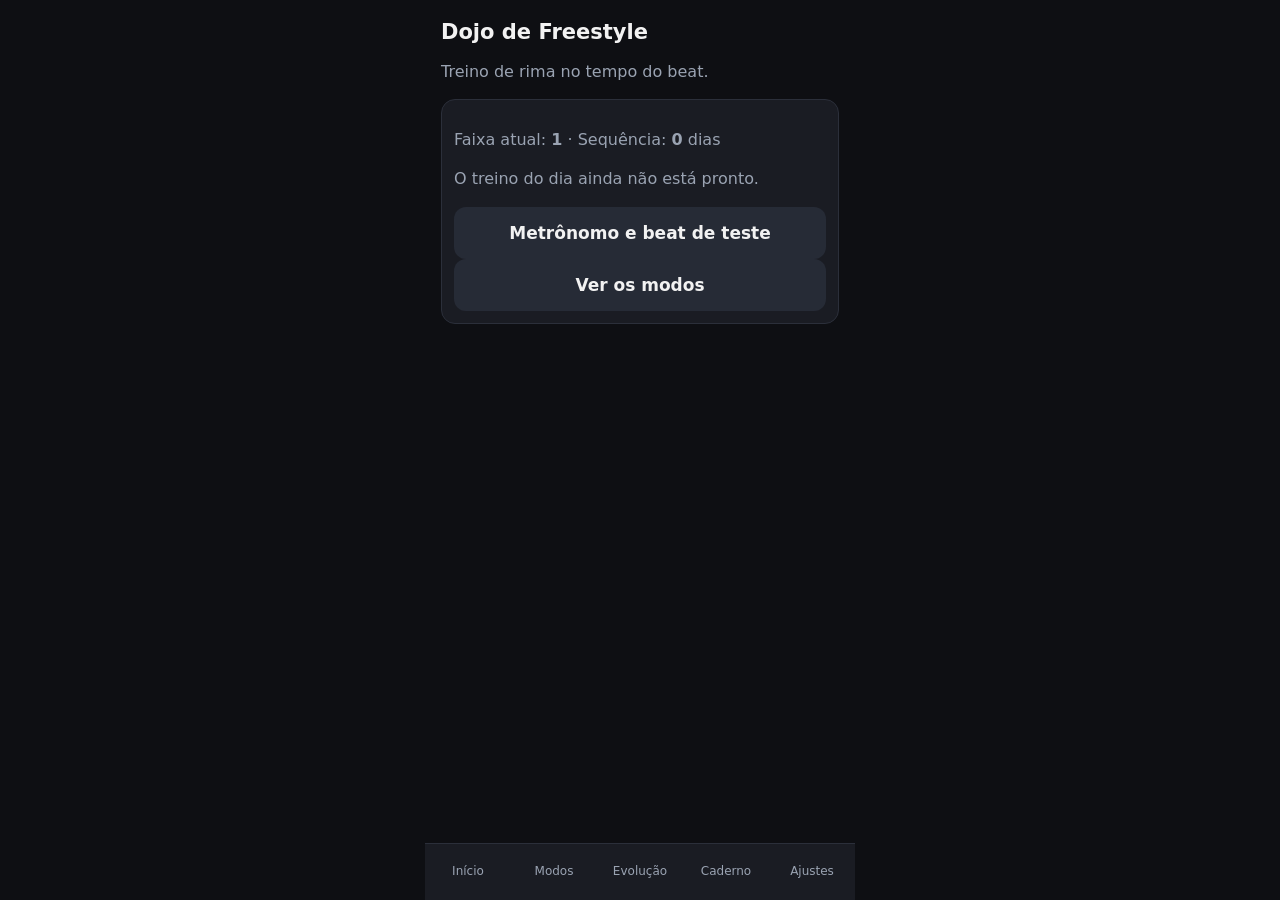
==== index.html @ 7499509f "Dojo de Freestyle: app em um arquivo" ====
<!doctype html>
<html lang="pt-BR">
<head>
  <meta charset="utf-8">
  <meta name="viewport" content="width=device-width, initial-scale=1, viewport-fit=cover">
  <meta name="theme-color" content="#0e0f13">
  <title>Dojo de Freestyle</title>
  <style>
/* tokens.css — cores, tamanhos e componentes-base do Dojo. PRONTO: o style.css importa este arquivo
   (@import "tokens.css";) e só usa estas variáveis. Não crie cores novas fora daqui. Ver docs/VISUAL.md. */
:root {
  --fundo:#0e0f13; --painel:#1a1c23; --painel-2:#11131a; --linha:#2b2f3a;
  --texto:#f2f2f2; --suave:#9aa3b2;
  --bumbo:#4da3ff; --caixa:#ff8a3d; --voz:#3ddc84; --erro:#ff4d5e; --aviso:#ffd23d;
  --raio:14px; --raio-botao:12px; --toque:52px; --espaco:16px;
  --f-tempo:700 48px system-ui; --f-titulo:700 21px system-ui; --f-contador:600 20px system-ui; --f-texto:16px/1.45 system-ui; --f-mono:13px/1.6 ui-monospace,Menlo,monospace;
}
* { box-sizing:border-box; }
html, body { margin:0; background:var(--fundo); color:var(--texto); font:var(--f-texto); font-variant-numeric:tabular-nums; -webkit-tap-highlight-color:transparent; }
body { max-width:430px; margin-inline:auto; padding:var(--espaco) var(--espaco) calc(72px + env(safe-area-inset-bottom)); }
h1 { font:var(--f-titulo); margin:4px 0; }
p, .suave { color:var(--suave); }
.painel { background:var(--painel); border:1px solid var(--linha); border-radius:var(--raio); padding:12px; margin:12px 0; }
.botao { width:100%; min-height:var(--toque); border:0; border-radius:var(--raio-botao); background:var(--voz); color:#06210f; font:700 17px system-ui; }
.botao.sec { background:#262b36; color:var(--texto); }
.botao:disabled { opacity:.45; }
.botao:focus-visible, a:focus-visible, input:focus-visible { outline:2px solid var(--aviso); outline-offset:2px; }
.tempos { display:flex; gap:10px; }
.tempos > i { flex:1; aspect-ratio:1; max-height:76px; border-radius:50%; display:grid; place-items:center; font:700 30px system-ui; font-style:normal; background:var(--painel-2); border:3px solid var(--linha); color:var(--suave); }
.tempos > i.caixa { border-color:var(--caixa); }
.tempos > i.aceso { background:var(--bumbo); color:#06101f; }
.tempos > i.caixa.aceso { background:var(--caixa); }
.faixa-aviso { background:var(--aviso); color:#221a00; font-weight:700; text-align:center; border-radius:10px; padding:8px; }
.rotulo-vez { font:800 34px system-ui; text-align:center; letter-spacing:.04em; }
.rotulo-vez.fala { color:var(--voz); } .rotulo-vez.escuta { color:var(--suave); }
.barra-metrica { height:12px; border-radius:6px; background:var(--painel-2); overflow:hidden; }
.barra-metrica > i { display:block; height:100%; background:var(--voz); }
.nav { position:fixed; inset:auto 0 0 0; display:flex; background:var(--painel); border-top:1px solid var(--linha); padding-bottom:env(safe-area-inset-bottom); }
.nav > a { flex:1; min-height:56px; display:grid; place-items:center; color:var(--suave); text-decoration:none; font-size:12px; }
.nav > a.ativo { color:var(--voz); }
@media (prefers-reduced-motion: reduce) { * { transition:none !important; } }

/* style.css — layout das telas. Cores e componentes-base vêm de tokens.css (ver docs/VISUAL.md). */


section[hidden], [hidden] { display: none !important; }
h2 { font: 700 17px system-ui; margin: 0 0 8px; }

.campo { display: grid; gap: 6px; margin: 12px 0; }
.campo > span { color: var(--suave); font-size: 14px; }

select, input[type="number"] {
  min-height: 48px; width: 100%; padding: 0 12px;
  background: var(--painel-2); color: var(--texto);
  border: 1px solid var(--linha); border-radius: 10px;
  font: 16px system-ui;
}
input[type="range"] { width: 100%; min-height: 48px; accent-color: var(--voz); }
input[type="checkbox"] { width: 26px; height: 26px; accent-color: var(--voz); flex: none; }

.linha { display: flex; align-items: center; justify-content: space-between; gap: 12px; min-height: 52px; }
.botoes { display: grid; gap: 10px; }
label.botao, a.botao { display: flex; align-items: center; justify-content: center; cursor: pointer; text-decoration: none; box-sizing: border-box; }

.aviso-texto { color: var(--suave); min-height: 1.4em; margin: 0 0 4px; font-size: 14px; }

.contador { font: var(--f-contador); text-align: center; margin: 4px 0 12px; min-height: 1.4em; }
.tempos { margin: 8px 0 12px; }
.bpm-linha { display: grid; grid-template-columns: 1fr 1fr 1.6fr 1fr 1fr; gap: 8px; align-items: center; margin-bottom: 12px; }
.bpm { font: var(--f-contador); text-align: center; }
.lienzo { display: block; width: 100%; height: auto; margin: 10px 0; }
.botoes-4 { display: grid; grid-template-columns: repeat(4, 1fr); gap: 8px; margin: 10px 0; }
.botao.toque { min-height: 96px; font-size: 20px; margin-top: 10px; }
.botao small { display: block; font-size: 13px; font-weight: 500; opacity: 0.8; margin-top: 2px; }
.desligado { opacity: 0.45; }
.estrelas { font-size: 30px; letter-spacing: 4px; color: var(--aviso); margin: 4px 0; }
.titulo-nota { font: var(--f-contador); margin: 0; }
#bl-grade { aspect-ratio: 360 / 90; }
#bl-curva { aspect-ratio: 360 / 130; }
.bpm-linha .botao { min-height: var(--toque); font-size: 15px; padding: 0; }
.nav { max-width: 430px; margin-inline: auto; left: 0; right: 0; }

</style>
</head>
<body>
  <main>

    <section id="inicio" aria-labelledby="t-inicio">
      <h1 id="t-inicio">Dojo de Freestyle</h1>
      <p>Treino de rima no tempo do beat.</p>
      <div class="painel">
        <p>Faixa atual: <b id="inicio-faixa">1</b> · Sequência: <b id="inicio-seq">0</b> dias</p>
        <p class="suave">O treino do dia ainda não está pronto.</p>
        <a class="botao sec" href="#treino">Metrônomo e beat de teste</a>
        <a class="botao sec" href="#modos">Ver os modos</a>
      </div>
    </section>

    <section id="modos" hidden aria-labelledby="t-modos">
      <h1 id="t-modos">Modos</h1>
      <p class="suave">Os modos de toque treinam o ouvido. Os de voz chegam nas próximas fases.</p>
      <div class="botoes" id="modos-lista"></div>
    </section>

    <section id="treino" hidden aria-labelledby="t-treino">
      <h1 id="t-treino"><span id="tr-titulo">Metrônomo</span></h1>

      <div class="painel">
        <label class="campo">
          <span>Modo</span>
          <select id="tr-modo">
            <option value="metronomo">Metrônomo</option>
            <option value="beat">Beat livre (teste)</option>
            <option value="ache-o-1">Ache o 1</option>
            <option value="que-tempo">Que tempo foi?</option>
            <option value="preveja-mudanca">Preveja a mudança</option>
            <option value="beat-fantasma">Beat fantasma</option>
          </select>
        </label>
      </div>

      <div class="painel">
        <p id="tr-contador" class="contador" aria-live="polite">Pronto</p>
        <p id="tr-aviso-muda" class="faixa-aviso" hidden>Muda em 1 compasso</p>
        <p id="tr-pausado" class="faixa-aviso" hidden></p>
      </div>

      <div class="painel" id="bloco-metronomo">
        <div class="tempos" id="tr-tempos"></div>
      </div>

      <div class="painel" id="bloco-toque" hidden>
        <p id="modo-rotulo" class="rotulo-vez fala"></p>
        <p id="modo-texto" class="suave"></p>
        <div class="botoes-4" id="modo-respostas" hidden>
          <button class="botao sec" type="button" data-n="1">1</button>
          <button class="botao sec" type="button" data-n="2">2</button>
          <button class="botao sec" type="button" data-n="3">3</button>
          <button class="botao sec" type="button" data-n="4">4</button>
        </div>
        <button class="botao sec toque" id="modo-toque" type="button">Toque aqui</button>
      </div>

      <div class="painel" id="bloco-bpm">
        <div class="bpm-linha">
          <button class="botao sec" id="tr-m4" type="button">−4</button>
          <button class="botao sec" id="tr-m1" type="button">−1</button>
          <span id="tr-bpm" class="bpm">80 BPM</span>
          <button class="botao sec" id="tr-p1" type="button">+1</button>
          <button class="botao sec" id="tr-p4" type="button">+4</button>
        </div>
      </div>

      <div class="painel" id="bloco-beat" hidden>
        <label class="campo">
          <span>Estilo</span>
          <select id="bl-estilo">
            <option value="boombap">Boom bap</option>
            <option value="lento">Lento</option>
            <option value="trap">Trap</option>
            <option value="rapido">Rápido</option>
          </select>
        </label>
        <div class="bpm-linha">
          <label class="campo" style="grid-column: span 3;">
            <span>BPM</span>
            <input type="number" id="bl-bpm" min="66" max="110" step="1" inputmode="numeric">
          </label>
          <button class="botao sec" id="bl-semente" type="button" style="grid-column: span 2;">Outro beat</button>
        </div>
        <p id="bl-secao" class="suave"></p>
        <div class="linha">
          <span>Esconder contador</span>
          <input type="checkbox" id="bl-esconder">
        </div>
        <canvas id="bl-grade" class="lienzo" height="90"></canvas>
        <canvas id="bl-curva" class="lienzo" height="130"></canvas>
      </div>

      <div class="painel">
        <button class="botao" id="tr-iniciar" type="button">Começar</button>
      </div>

      <div class="painel">
        <label class="campo">
          <span>Volume do clique: <b id="tr-volClique-valor">0.00</b></span>
          <input type="range" id="tr-volClique" min="0" max="1" step="0.05">
        </label>
        <p id="tr-aviso-volume" class="aviso-texto"></p>
        <p id="tr-latencia" class="suave"></p>
      </div>
    </section>

    <section id="resultado" hidden aria-labelledby="t-resultado">
      <h1 id="t-resultado">Resultado</h1>
      <div class="painel">
        <p id="res-nome" class="suave"></p>
        <p id="res-estrelas" class="estrelas" aria-label="estrelas"></p>
        <p id="res-nota" class="titulo-nota"></p>
        <p id="res-principal"></p>
        <p id="res-detalhe" class="suave"></p>
      </div>
      <div class="botoes">
        <button class="botao" id="res-proximo" type="button">Próximo modo</button>
        <button class="botao sec" id="res-repetir" type="button">Repetir</button>
      </div>
    </section>

    <section id="evolucao" hidden aria-labelledby="t-evolucao">
      <h1 id="t-evolucao">Evolução</h1>
      <p class="suave">Em construção.</p>
    </section>

    <section id="caderno" hidden aria-labelledby="t-caderno">
      <h1 id="t-caderno">Caderno</h1>
      <p class="suave">Em construção.</p>
    </section>

    <section id="ajustes" hidden aria-labelledby="t-ajustes">
      <h1 id="t-ajustes">Ajustes</h1>

      <div class="painel">
        <label class="campo">
          <span>Estilo do beat</span>
          <select id="aj-estilo">
            <option value="boombap">Boom bap</option>
            <option value="lento">Lento</option>
            <option value="trap">Trap</option>
            <option value="rapido">Rápido</option>
          </select>
        </label>

        <label class="campo">
          <span>Volume do beat: <b id="aj-volBeat-valor">0.80</b></span>
          <input type="range" id="aj-volBeat" min="0" max="1" step="0.05">
        </label>

        <label class="campo">
          <span>Volume do clique: <b id="aj-volClique-valor">0.00</b></span>
          <input type="range" id="aj-volClique" min="0" max="1" step="0.05">
        </label>

        <label class="campo">
          <span>Travar BPM (vazio = livre; de 66 a 110)</span>
          <input type="number" id="aj-bpmTravado" min="66" max="110" step="1" inputmode="numeric" placeholder="livre">
        </label>
        <p class="aviso-texto" id="aj-msg" role="status"></p>

        <div class="linha">
          <span>BPM sentido ÷2 (trap)</span>
          <input type="checkbox" id="aj-bpmSentido">
        </div>
        <div class="linha">
          <span>Vibração no tempo 1</span>
          <input type="checkbox" id="aj-vibrar">
        </div>
      </div>

      <div class="painel">
        <h2>Calibração do toque</h2>
        <p id="aj-cal-atual" class="suave"></p>
        <p id="aj-cal-msg" class="aviso-texto" role="status"></p>
        <div class="botoes">
          <button class="botao sec" id="aj-calibrar" type="button">Calibrar toque (12 cliques)</button>
          <button class="botao sec toque" id="aj-cal-area" type="button" hidden>Toque aqui a cada clique</button>
        </div>
      </div>

      <div class="painel">
        <h2>Dados</h2>
        <div class="botoes">
          <button class="botao sec" id="aj-exportar" type="button">Exportar dados (.json)</button>
          <label class="botao sec" for="aj-arquivo">Importar dados (.json)</label>
          <input type="file" id="aj-arquivo" accept=".json,application/json" hidden>
        </div>
      </div>

      <div class="painel" id="aj-confirma" hidden>
        <h2>Importar</h2>
        <p id="aj-confirma-resumo" class="suave"></p>
        <div class="botoes">
          <button class="botao" id="aj-confirmar" type="button">Substituir tudo</button>
          <button class="botao sec" id="aj-cancelar" type="button">Cancelar</button>
        </div>
      </div>
    </section>

    <section id="laboratorio" hidden aria-labelledby="t-laboratorio">
      <h1 id="t-laboratorio">Laboratório</h1>
      <p class="suave">Em construção.</p>
    </section>

  </main>

  <nav class="nav" aria-label="Principal">
    <a href="#inicio">Início</a>
    <a href="#modos">Modos</a>
    <a href="#evolucao">Evolução</a>
    <a href="#caderno">Caderno</a>
    <a href="#ajustes">Ajustes</a>
  </nav>

  <script>
(()=>{var Yo=["inicio","modos","treino","resultado","evolucao","caderno","ajustes","laboratorio"],ot="inicio",tt=new Map;function io(o,t){tt.set(o,t)}function To(){let o=location.hash.slice(1);return Yo.includes(o)?o:ot}function qo(){let o=location.hash.slice(1);Yo.includes(o)||history.replaceState(null,"","#"+ot);let t=To();for(let e of document.querySelectorAll("main > section"))e.hidden=e.id!==t;for(let e of document.querySelectorAll(".nav > a"))e.classList.toggle("ativo",e.getAttribute("href")==="#"+t);window.scrollTo(0,0),tt.get(t)?.()}function Po(o){location.hash==="#"+o?qo():location.hash=o}function et(){window.addEventListener("hashchange",qo),qo()}var A={PASSOS:16,agendador:{intervaloMs:25,antecedenciaS:.12,inicioFolgaS:.15},onset:{piso:.015,pisoMin:.008,pisoMax:.05,ruidoFator:3,alphaRapido:.35,janelaS:.03,subidaDb:5,quedaDb:3,refratarioS:.09},pontuacao:{pesos:{fecho:.35,grade:.4,densidade:.1,respiro:.15},fecho:{ultimas:2,cravouPassos:.5,pertoPassos:1,ptsPerto:60},grade:{oitavas:{tol:.4,acaso:.4},semicolcheias:{tol:.25,acaso:.5},otimo:.85},densidade:{faixaIdeal:[5,10],faixaAvancada:[6,12],penalidadePorSilaba:15},respiro:{gapCheio:1.5,gapZero:.5},estrelas:[85,65,40],toque:{acertoMs:70,quaseMs:130}},feedback:{foraTempoFecho:.5,ultimoTarde:14.5,ultimoCedo:11.5,viesMs:60,viesCalibracaoMs:120,respiroBaixo:50,notaBoa:85},treino:{bpmInicial:80,bpmMin:66,bpmMax:110,passoBpm:4,notaSobe:85,notaDesce:50}};var at="dojo.v2";var Xt=o=>JSON.parse(JSON.stringify(o)),so=o=>o!==null&&typeof o=="object"&&!Array.isArray(o);function W(){return{versao:2,calibracao:{micMs:0,toqueMs:0,metodo:"eco",data:""},ajustes:{estilo:"boombap",volBeat:.8,volClique:0,pisoMic:null,subidaDb:5,entradaId:null,modoVoz:"desligado",bpmTravado:null,bpmSentidoMetade:!1,vibrar:!0},faixa:1,criterios:{seguidas:0},modos:{},historico:[],sequencia:{dias:0,ultimoDia:""},batalhas:[],caderno:[]}}function Ao(o,t=W()){let e=Xt(t);for(let r of Object.keys(o)){let a=o[r];a!==void 0&&(so(a)&&so(e[r])?e[r]=Ao(a,e[r]):e[r]=a)}return e}function rt(o){let t=null;try{t=o?.getItem(at)??null}catch{return W()}if(!t)return W();try{let e=JSON.parse(t);return so(e)?Ao(e):W()}catch{return W()}}function Eo(o,t){Array.isArray(t.historico)&&t.historico.length>500&&(t.historico=t.historico.slice(-500));try{return o?.setItem(at,JSON.stringify(t)),!0}catch{return!1}}function nt(o){return JSON.stringify(o,null,2)}function it(o){let t;try{t=JSON.parse(o)}catch{return{ok:!1,erro:"o arquivo n\xE3o \xE9 JSON v\xE1lido"}}return!so(t)||typeof t.versao!="number"?{ok:!1,erro:'o arquivo n\xE3o tem o campo "versao" num\xE9rico'}:{ok:!0,dados:Ao(t)}}function Oo(){try{return window.localStorage}catch{return null}}var N=rt(Oo()),S=()=>N;function E(o){return o(N),Eo(Oo(),N),N}function st(o){return N=o,Eo(Oo(),N),N}var g=o=>document.getElementById(o),_=null;function lt(){let o=S().ajustes;g("aj-estilo").value=o.estilo,g("aj-volBeat").value=o.volBeat,g("aj-volBeat-valor").textContent=Number(o.volBeat).toFixed(2),g("aj-volClique").value=o.volClique,g("aj-volClique-valor").textContent=Number(o.volClique).toFixed(2),g("aj-bpmTravado").value=o.bpmTravado??"",g("aj-bpmSentido").checked=!!o.bpmSentidoMetade,g("aj-vibrar").checked=!!o.vibrar}function z(o){g("aj-msg").textContent=o}function ct(o,t){g(o).addEventListener("input",()=>{let e=Number(g(o).value);E(r=>{r.ajustes[t]=e}),g(o+"-valor").textContent=e.toFixed(2)})}function Zt(){g("aj-bpmTravado").addEventListener("change",()=>{let o=g("aj-bpmTravado").value.trim();if(o===""){E(a=>{a.ajustes.bpmTravado=null}),z("BPM livre");return}let t=Math.round(Number(o)),{bpmMin:e,bpmMax:r}=A.treino;if(!Number.isFinite(t)||t<e||t>r){z(`Use um n\xFAmero entre ${e} e ${r}, ou deixe vazio.`),g("aj-bpmTravado").value=S().ajustes.bpmTravado??"";return}E(a=>{a.ajustes.bpmTravado=t}),g("aj-bpmTravado").value=t,z(`BPM travado em ${t} BPM`)})}function Kt(){let o=nt(S()),t=URL.createObjectURL(new Blob([o],{type:"application/json"})),e=document.createElement("a");e.href=t,e.download=`dojo-freestyle-${new Date().toISOString().slice(0,10)}.json`,e.click(),setTimeout(()=>URL.revokeObjectURL(t),1e3)}async function Yt(o){if(!o)return;let t=it(await o.text());if(!t.ok){_=null,g("aj-confirma").hidden=!0,z(`Importa\xE7\xE3o cancelada: ${t.erro}.`);return}_=t.dados;let e=t.dados.historico.length;g("aj-confirma-resumo").textContent=`Arquivo com ${e} rodada${e===1?"":"s"} no hist\xF3rico e faixa ${t.dados.faixa}. Os dados atuais ser\xE3o substitu\xEDdos.`,g("aj-confirma").hidden=!1}function oe(){g("aj-arquivo").addEventListener("change",o=>{Yt(o.target.files[0]),o.target.value=""}),g("aj-confirmar").addEventListener("click",()=>{_&&(st(_),_=null,g("aj-confirma").hidden=!0,lt(),z("Dados importados."))}),g("aj-cancelar").addEventListener("click",()=>{_=null,g("aj-confirma").hidden=!0,z("Importa\xE7\xE3o cancelada.")})}function ut(){lt(),g("aj-estilo").addEventListener("change",o=>{E(t=>{t.ajustes.estilo=o.target.value})}),ct("aj-volBeat","volBeat"),ct("aj-volClique","volClique"),Zt(),g("aj-bpmSentido").addEventListener("change",o=>{E(t=>{t.ajustes.bpmSentidoMetade=o.target.checked})}),g("aj-vibrar").addEventListener("change",o=>{E(t=>{t.ajustes.vibrar=o.target.checked})}),g("aj-exportar").addEventListener("click",Kt),oe()}var mt=o=>{let t=[...o].sort((r,a)=>r-a),e=t.length>>1;return t.length%2?t[e]:(t[e-1]+t[e])/2};function Bo(o,t=.08){let e=[];for(let r of[...o].sort((a,i)=>a-i))(!e.length||r-e[e.length-1]>=t)&&e.push(r);return e}function te(o,t,e={}){let{descartar:r=4,janela:a=.35,minPares:i=6,desvioMaxMs:l=40}=e,c=[];for(let n of o.slice(r)){let u=null;for(let m of t)Math.abs(m-n)<=a&&(u===null||Math.abs(m-n)<Math.abs(u-n))&&(u=m);u!==null&&c.push((u-n)*1e3)}if(c.length<i)return{ok:!1,toqueMs:null,desvioMs:null,pares:c.length,motivo:"poucos toques pareados"};let f=mt(c),d=mt(c.map(n=>Math.abs(n-f)));return{ok:d<l,toqueMs:Math.round(f),desvioMs:Math.round(d),pares:c.length,motivo:d<l?"":"toques muito irregulares: tente de novo"}}function dt(o,t,e,r=1){return new Promise(a=>{let i=.6666666666666666,l=o.currentTime+.6,c=Array.from({length:12},(m,v)=>l+v*i),f=c[11]+.5,d=[];t.definirVolumeClique(r);for(let m of c)t.clique(m,!1);let n=()=>{d.push(o.currentTime)};e.addEventListener("pointerdown",n);function u(){if(o.currentTime<f){requestAnimationFrame(u);return}e.removeEventListener("pointerdown",n),a(te(c,Bo(d)))}requestAnimationFrame(u)})}var X=null;function ft(){return X||(X=new(window.AudioContext||window.webkitAudioContext)),X.state==="suspended"&&X.resume().catch(()=>{}),X}var L=o=>60/o/4,yo=o=>240/o;function pt(o,t){let e=[{n:0,inicio:o,bpm:t}],r=()=>e[e.length-1];function a(d){let n=r(),u={n:n.n+1,inicio:n.inicio+yo(n.bpm),bpm:d??n.bpm};return e.push(u),u}function i(d){for(let n=e.length-1;n>=0;n--)if(e[n].inicio<=d)return e[n];return null}function l(d){let n=i(d)??e[0],u=(d-n.inicio)/L(n.bpm),m=Math.floor(u/16);return{compasso:n.n+m,passo:u-m*16}}function c(d,n){let u=e[0],m=r(),v,s;if(d<u.n)s=u.bpm,v=u.inicio+(d-u.n)*yo(s);else if(d>m.n)s=m.bpm,v=m.inicio+(d-m.n)*yo(s);else{let p=e[d-u.n];s=p.bpm,v=p.inicio}return v+n*L(s)}return{agendarProximoCompasso:a,posicaoEm:l,tempoDoPasso:c,bpmDoCompasso:d=>{let n=e[0],u=r();return d<=n.n?n.bpm:d>=u.n?u.bpm:e[d-n.n].bpm},ultimo:r,compassos:e}}function ht(o,t={}){let{intervaloMs:e,antecedenciaS:r,inicioFolgaS:a}={...A.agendador,...t},i=null,l=null,c=0,f=null,d=0,n=0,u=new Set;function m(s,p){let h=i.tempoDoPasso(s,p);return p%2===1?h+c*L(i.bpmDoCompasso(s)):h}function v(){let s=o.currentTime+r;for(;;){for(;i.ultimo().n<d;)i.agendarProximoCompasso(f??void 0),f=null;let p=m(d,n);if(p>s)break;let h={compasso:d,passo:n,tempo:p};for(let M of u)M(h);++n===16&&(n=0,d++)}}return{iniciar(s){this.parar(),i=pt(o.currentTime+a,s),d=0,n=0,f=null,l=setInterval(v,e),v()},parar(){l!==null&&(clearInterval(l),l=null)},definirBpm(s){f=s},definirSwing(s){c=Math.min(.2,Math.max(0,s))},aoPasso(s){return u.add(s),()=>u.delete(s)},posicaoEm:s=>i.posicaoEm(s),tempoDoPasso:(s,p)=>i.tempoDoPasso(s,p),bpmDoCompasso:s=>i.bpmDoCompasso(s),get ativo(){return l!==null}}}var bt=o=>440*Math.pow(2,(o-69)/12);function vt(o){let t=o.createDynamicsCompressor();t.connect(o.destination);let e=o.createGain();e.connect(t);let r=o.createGain();r.connect(o.destination);let a=1,i=o.createBuffer(1,o.sampleRate,o.sampleRate),l=i.getChannelData(0);for(let s=0;s<l.length;s++)l[s]=Math.random()*2-1;function c(s,p,h,M){let C=o.createGain();return C.gain.setValueAtTime(h,p),C.gain.exponentialRampToValueAtTime(.001,p+M),C.connect(s),C}function f(s,p,h,M,C){let q=o.createBufferSource();q.buffer=i;let y=o.createBiquadFilter();y.type=s,y.frequency.value=p,q.connect(y),y.connect(c(e,h,M,C)),q.start(h),q.stop(h+C+.01)}function d(s,p){let h=o.createOscillator();h.frequency.setValueAtTime(150,s),h.frequency.exponentialRampToValueAtTime(45,s+.12),h.connect(c(e,s,p,.35)),h.start(s),h.stop(s+.36)}function n(s,p){f("highpass",1200,s,.8*p,.18);let h=o.createOscillator();h.type="triangle",h.frequency.value=190,h.connect(c(e,s,.5*p,.1)),h.start(s),h.stop(s+.11)}function u(s,p,{aberto:h=!1,rolo:M=0,passoS:C=0}){let q=M>1?M:1,y=M>1?C/M:0,k=h?.25:Math.min(.05,y||.05);for(let Co=0;Co<q;Co++)f("highpass",7e3,s+Co*y,.3*p,k)}function m(s,p,h,M){let C=o.createOscillator();C.type="sawtooth",C.frequency.value=bt(h);let q=o.createBiquadFilter();q.type="lowpass",q.frequency.value=400,C.connect(q),q.connect(c(e,s,.5*p,2*M)),C.start(s),C.stop(s+2*M+.01)}function v(s,p,h,M){let C=16*M,q=o.createBiquadFilter();q.type="lowpass",q.frequency.value=1200,q.connect(c(e,s,.12*p,C));for(let y of[0,3,7]){let k=o.createOscillator();k.type="triangle",k.frequency.value=bt(h+y),k.connect(q),k.start(s),k.stop(s+C+.01)}}return{saida:t,tocar(s,p,h={}){let M=h.volume??1;switch(s){case"bumbo":return d(p,M);case"caixa":return n(p,M);case"chimbal":return u(p,M,h);case"baixo":return m(p,M,h.nota,h.passoS);case"acorde":return v(p,M,h.nota,h.passoS);default:throw new Error(`instrumento desconhecido: ${s}`)}},clique(s,p){let h=o.createOscillator();h.frequency.value=p?1500:1e3,h.connect(c(r,s,1,.03)),h.start(s),h.stop(s+.03)},definirVolumeBeat(s){a=s,e.gain.value=s},definirVolumeClique(s){r.gain.value=s},silenciarBeat(s,p){e.gain.setValueAtTime(p?0:a,s)},entrarBeat(s,p){e.gain.setValueAtTime(0,s),e.gain.linearRampToValueAtTime(a,s+p)}}}var Lo=32,wo=[0,3,7,10],ee={boombap:{nome:"Boom bap",bpm:[84,96],swing:.12,bumbo:{escolher:2,entre:[6,8,10,11]},chimbal:2},lento:{nome:"Lento",bpm:[70,80],swing:.06,bumbo:{fixos:[8]},chimbal:4},trap:{nome:"Trap",bpm:[66,76],swing:0,bumbo:{escolher:2,entre:[3,7,10,14]},chimbal:1,rolos:2},rapido:{nome:"R\xE1pido",bpm:[100,110],swing:.08,bumbo:{fixos:[8,10]},chimbal:2}};function U(o){let t=o>>>0;return()=>{t|=0,t=t+1831565813|0;let e=Math.imul(t^t>>>15,1|t);return e=e+Math.imul(e^e>>>7,61|e)^e,((e^e>>>14)>>>0)/4294967296}}var Do=(o,t,e)=>t+Math.floor(o()*(e-t+1)),Z=(o,t)=>t[Math.floor(o()*t.length)],xt=(o,t)=>o-t;function Io(o,t,e){let r=[...t],a=[];for(;a.length<e&&r.length;)a.push(r.splice(Math.floor(o()*r.length),1)[0]);return a.sort(xt)}var ae=[3,6,7,10,11,14],re=[3,6,8,10,12,14],St=[1,2,4];function gt(o,t,e){let r;if(t.bumbo.escolher)r=Io(o,t.bumbo.entre,t.bumbo.escolher);else if(r=[...t.bumbo.fixos],!e&&o()<.6){let c=ae.filter(f=>!r.includes(f));r.push(Z(o,c)),r.sort(xt)}let a=e?t.chimbal:Z(o,St),i=[{passo:0,grau:0}];for(let c of Io(o,re,Do(o,1,3)))i.push({passo:c,grau:Z(o,wo)});let l=o()<.55?Z(o,wo):null;return{bumboExtra:r,chimbalPasso:a,baixo:i,acorde:l}}function Mt(o,t){let e=JSON.stringify;return[e(o.bumboExtra)!==e(t.bumboExtra),o.chimbalPasso!==t.chimbalPasso,e(o.baixo)!==e(t.baixo),o.acorde!==t.acorde].filter(Boolean).length}function jo(){return new Array(16).fill(0)}function ne(o,t){let e=jo(),r=jo(),a=jo(),i=new Array(16).fill(null);e[0]=1;for(let l of o.bumboExtra)e[l]=.8;r[4]=1,r[12]=1;for(let l=0;l<16;l+=o.chimbalPasso)a[l]=l%4===0?.5:.3;for(let{passo:l,grau:c}of o.baixo)i[l]=c;return{bumbo:e,caixa:r,chimbal:a,baixo:i,rolos:[]}}function ie(o){let t={bumbo:[...o.bumbo],caixa:[...o.caixa],chimbal:[...o.chimbal],baixo:[...o.baixo],rolos:o.rolos.filter(e=>e<12)};for(let e=12;e<16;e++)t.chimbal[e]=0;return t.caixa[12]=1,t.caixa[14]=.8,t.caixa[15]=.9,t}var se=[[8,8,8,8],[8,4,4,8,8],[4,4,8,8,8]];function j({estilo:o="boombap",bpm:t,semente:e=1,pausas:r=0}={}){let a=ee[o];if(!a)throw new Error(`estilo desconhecido: ${o}`);let i=U(e),l=t??Do(i,a.bpm[0],a.bpm[1]),c=Do(i,33,40),f=Z(i,se),d=[],n=0,u=null;for(let m of f){let v=gt(i,a,u===null);if(u){for(let p=0;p<50&&Mt(v,u)<2;p++)v=gt(i,a,!1);Mt(v,u)<2&&(v.chimbalPasso=St.find(p=>p!==u.chimbalPasso),v.acorde=u.acorde===null?wo[1]:null)}let s=ne(v,a);a.rolos&&v.chimbalPasso===1&&(s.rolos=Io(i,[1,3,5,7,9,11],a.rolos)),d.push({inicio:n,tamanho:m,atributos:v,padrao:s,virada:ie(s),pausa:i()<r}),n+=m,u=v}return{estilo:o,bpm:l,swing:a.swing,tonica:c,semente:e,secoes:d}}function K(o,t){let e=(t%Lo+Lo)%Lo;for(let r=0;r<o.secoes.length;r++){let a=o.secoes[r];if(e>=a.inicio&&e<a.inicio+a.tamanho){let i=e-a.inicio;return{indice:r,compassoNaSecao:i,tamanho:a.tamanho,ateMudar:a.tamanho-i}}}throw new Error("compasso fora do beat")}function co(o,t){let e=K(o,t),r=o.secoes[e.indice],a=e.ateMudar===1?r.virada:r.padrao,i=r.pausa&&e.compassoNaSecao===0,l=[];for(let c=0;c<16;c++)!i&&a.bumbo[c]&&l.push({instrumento:"bumbo",passo:c,volume:a.bumbo[c]}),a.caixa[c]&&l.push({instrumento:"caixa",passo:c,volume:a.caixa[c]}),a.chimbal[c]&&l.push({instrumento:"chimbal",passo:c,volume:a.chimbal[c],rolo:a.rolos.includes(c)?3:0}),!i&&a.baixo[c]!==null&&l.push({instrumento:"baixo",passo:c,volume:.7,nota:o.tonica+a.baixo[c]});return r.atributos.acorde!==null&&l.push({instrumento:"acorde",passo:0,volume:.5,nota:o.tonica+24+r.atributos.acorde}),l}function Ct({ctx:o,relogio:t,bateria:e}){let r=null,a=null,i=[],l=null,c=new Set,f=new Set;function d({compasso:n,passo:u,tempo:m}){let v=n===0,s=n-1;if(r===null||v)u%4===0&&e.clique(m,u===0);else{a!==s&&(i=co(r,s),a=s);let p=L(t.bpmDoCompasso(n));for(let h of i)h.passo===u&&e.tocar(h.instrumento,m,{...h,passoS:p})}for(let p of c)p({compasso:n,beatN:s,passo:u,tempo:m});if(u===0)for(let p of f)p({compasso:n,beatN:s,tempo:m})}return{tocarBeat(n){r=n,a=null,t.definirSwing(n?.swing??0)},iniciar(n){l||(l=t.aoPasso(d)),t.iniciar(n)},parar(){t.parar(),l&&(l(),l=null)},definirBpm(n){t.definirBpm(n)},get beatAtual(){return r},aoPasso(n){return c.add(n),()=>c.delete(n)},aoCompasso(n){return f.add(n),()=>f.delete(n)}}}function qt(o){let t=[],e=!1,r=()=>o.outputLatency||o.baseLatency||0;function a(){let i=o.currentTime-r();for(;t.length&&t[0].t<=i;){let l=t.shift();i-l.t<=.5&&l.fn()}t.length?requestAnimationFrame(a):e=!1}return{agendarVisual(i,l){t.push({t:i,fn:l}),t.sort((c,f)=>c.t-f.t),e||(e=!0,requestAnimationFrame(a))},limpar(){t=[]}}}var Y=null;function lo(){if(Y)return Y;let o=ft(),t=ht(o),e=vt(o),r=Ct({ctx:o,relogio:t,bateria:e});return Y={ctx:o,relogio:t,bateria:e,motor:r,sinc:qt(o)},Y}var G=()=>Y;var B=o=>document.getElementById(o);function Tt(){let o=S().calibracao;B("aj-cal-atual").textContent=o.toqueMs?`Atraso do toque: ${o.toqueMs} ms (calibrado em ${o.data||"data desconhecida"})`:"Ainda n\xE3o calibrado: o toque n\xE3o \xE9 corrigido."}function Pt(){Tt(),B("aj-calibrar").addEventListener("click",async()=>{let o=lo();B("aj-cal-msg").textContent="Ou\xE7a os cliques e toque na \xE1rea a cada um.",B("aj-calibrar").disabled=!0,B("aj-cal-area").hidden=!1;let t=await dt(o.ctx,o.bateria,B("aj-cal-area"),1);if(B("aj-cal-area").hidden=!0,B("aj-calibrar").disabled=!1,o.bateria.definirVolumeClique(S().ajustes.volClique),t.ok){let e=new Date().toISOString().slice(0,10);E(r=>{r.calibracao={...r.calibracao,toqueMs:t.toqueMs,metodo:"toque",data:e}}),B("aj-cal-msg").textContent=`Calibrado: ${t.toqueMs} ms (desvio ${t.desvioMs} ms, ${t.pares} toques).`}else B("aj-cal-msg").textContent=`N\xE3o valeu: ${t.motivo}. Tente de novo.`;Tt()})}function At(o){o.innerHTML="";let t=[1,2,3,4].map((e,r)=>{let a=document.createElement("i");return a.textContent=String(e),(r===1||r===3)&&a.classList.add("caixa"),o.appendChild(a),a});return{acender(e){t.forEach((r,a)=>r.classList.toggle("aceso",a===e))},apagarTodos(){for(let e of t)e.classList.remove("aceso")}}}var O=o=>getComputedStyle(document.documentElement).getPropertyValue(o).trim();var Ro=16;function Et(o){let t=o.getContext("2d"),e=[],r=[],a=null;function i(){let l=window.devicePixelRatio||1,c=o.clientWidth,f=o.clientHeight;(o.width!==c*l||o.height!==f*l)&&(o.width=c*l,o.height=f*l),t.setTransform(l,0,0,l,0,0),t.clearRect(0,0,c,f);let d=14,n=(c-2*d)/Ro,u=s=>d+s*n+n/2,m=f*.3,v=f*.75;for(let s=0;s<Ro;s++)t.fillStyle=s%4===0?O("--painel"):O("--painel-2"),t.fillRect(d+s*n+1,8,n-2,f-16);for(let s of e){let p=u(s.passo);s.instrumento==="bumbo"?(t.fillStyle=O("--bumbo"),t.beginPath(),t.arc(p,m,n*.28,0,2*Math.PI),t.fill()):(t.fillStyle=O("--caixa"),t.fillRect(p-n*.28,m-n*.28,n*.56,n*.56))}t.lineWidth=3;for(let s of r){t.strokeStyle=s.cor;let p=u(s.passo);t.beginPath(),t.moveTo(p,v-12),t.lineTo(p,v+12),t.stroke()}if(a!==null){t.lineWidth=2,t.strokeStyle=O("--aviso");let s=d+a*n;t.beginPath(),t.moveTo(s,8),t.lineTo(s,f-8),t.stroke()}}return{desenharBeat(l,c){e=co(l,c).filter(f=>f.instrumento==="bumbo"||f.instrumento==="caixa").map(f=>({passo:f.passo,instrumento:f.instrumento})),i()},definirPosicao(l){a=l===null?null:l%Ro,i()},limparVoz(){r=[],i()},adicionarSilaba(l,c){r.push({passo:l,cor:c}),i()}}}var Ot=o=>o%2===1?1:.6;function ce(o){let t=Math.floor(o/4),e=o/4-t,r=(1-Math.cos(Math.PI*e))/2;return Ot(t)*(1-r)+Ot(t+1)*r}var uo=o=>ce(o)*(1+Math.cos(2*Math.PI*o/4))/2;function Bt(o){let t=o.getContext("2d");function e(){let a=window.devicePixelRatio||1,i=o.clientWidth,l=o.clientHeight;return(o.width!==i*a||o.height!==l*a)&&(o.width=i*a,o.height=l*a),t.setTransform(a,0,0,a,0,0),{W:i,H:l}}function r(a=0){let{W:i,H:l}=e(),c=14,f=l-22,d=f-14,n=m=>c+m/16*(i-2*c),u=m=>f-m*d;t.clearRect(0,0,i,l),t.strokeStyle=O("--linha"),t.lineWidth=1,t.beginPath(),t.moveTo(c,f),t.lineTo(i-c,f),t.stroke(),t.strokeStyle=O("--caixa"),t.setLineDash([4,4]),t.beginPath(),t.moveTo(n(12),10),t.lineTo(n(12),f),t.stroke(),t.setLineDash([]),t.strokeStyle=O("--texto"),t.lineWidth=3,t.beginPath();for(let m=0;m<=320;m++){let v=m/20;m?t.lineTo(n(v),u(uo(v))):t.moveTo(n(v),u(uo(v)))}t.stroke(),t.lineWidth=1,t.font="700 13px system-ui",t.textAlign="center",[0,4,8,12].forEach((m,v)=>{t.fillStyle=v%2===1?O("--caixa"):O("--bumbo"),t.beginPath(),t.arc(n(m),u(uo(m)),4,0,2*Math.PI),t.fill(),t.fillText(String(v+1),n(m),u(uo(m))-8)}),t.strokeStyle=O("--aviso"),t.beginPath(),t.moveTo(n(a),10),t.lineTo(n(a),f),t.stroke()}return{desenhar:r}}var T=o=>document.getElementById(o),{bpmMin:le,bpmMax:ue}=A.treino,P=null,No=1,w=!1,oo=null,F=null,mo=null,me=o=>o.outputLatency||o.baseLatency||0;function de(o){let t=K(P,o),e=T("bl-esconder").checked;T("tr-contador").textContent=e?"":`Compasso ${t.compassoNaSecao+1} de ${t.tamanho}`,T("tr-aviso-muda").hidden=e||t.ateMudar!==1,T("bl-secao").textContent=`se\xE7\xE3o ${t.indice+1} de ${P.secoes.length} \xB7 ${P.bpm} BPM`,F.desenharBeat(P,o)}function ko(){P=j({estilo:T("bl-estilo").value,semente:No}),T("bl-bpm").value=P.bpm,T("bl-semente").textContent=`Outro beat (n\xBA ${No})`,F.desenharBeat(P,0),mo.desenhar(0)}function yt(){if(!w)return;let{ctx:o,relogio:t}=oo,e=t.posicaoEm(o.currentTime-me(o)),r=e.compasso<0?0:e.passo;F.definirPosicao(r),mo.desenhar(r),requestAnimationFrame(yt)}function Lt(o){o.motor.aoCompasso(({beatN:t,tempo:e})=>{!w||P===null||o.sinc.agendarVisual(e,()=>{t<0?(T("tr-contador").textContent="Contagem",T("tr-aviso-muda").hidden=!0):de(t)})})}function jt(o){oo=o,w=!0,o.bateria.definirVolumeBeat(S().ajustes.volBeat),o.motor.tocarBeat(P),o.motor.iniciar(Number(T("bl-bpm").value)||P.bpm),requestAnimationFrame(yt)}function $o(){!F||P===null||w||(F.desenharBeat(P,0),mo.desenhar(0))}function wt(){w=!1,F?.definirPosicao(null),T("tr-aviso-muda").hidden=!0}function Dt(){F=Et(T("bl-grade")),mo=Bt(T("bl-curva")),ko(),T("bl-estilo").addEventListener("change",()=>{ko(),w&&oo.motor.tocarBeat(P)}),T("bl-semente").addEventListener("click",()=>{No=Math.floor(Math.random()*999)+1,ko(),w&&oo.motor.tocarBeat(P)}),T("bl-bpm").addEventListener("change",o=>{let t=Math.min(ue,Math.max(le,Math.round(Number(o.target.value))||P.bpm));o.target.value=t,P.bpm=t,w&&oo.motor.definirBpm(t)})}var V=o=>document.getElementById(o),to=null;function fe(o){return o==null?"":Math.abs(o)<=10?"em cima do tempo":o<0?"adiantado":"atrasado"}function It(o){to=o,V("res-nome").textContent=`${o.nome} \xB7 ${o.bpm} BPM`,V("res-estrelas").textContent="\u2605".repeat(o.estrelas)+"\u2606".repeat(3-o.estrelas),V("res-nota").textContent=`Nota ${Math.round(o.nota)} de 100`;let t="";if(o.erroMedioMs!==null&&o.erroMedioMs!==void 0){let r=fe(o.viesMs);t=`erro m\xE9dio ${o.erroMedioMs} ms${r?`, tend\xEAncia: ${r}`:""}`}else o.detalhes?.acertos!==void 0&&o.detalhes?.total!==void 0&&(t=`${o.detalhes.acertos} de ${o.detalhes.total} certas`);V("res-principal").textContent=t;let e=o.detalhes??{};V("res-detalhe").textContent=Object.entries(e).filter(([,r])=>typeof r=="number").map(([r,a])=>`${r}: ${a}`).join(" \xB7 ")}function Rt({repetir:o,proximo:t}){V("res-repetir").addEventListener("click",()=>{to&&o(to.modo)}),V("res-proximo").addEventListener("click",()=>{to&&t(to.modo)})}function kt({sessao:o,bpm:t,toqueMs:e,faixa:r,area:a,circulos:i,aoFinalizar:l}){let c=[],f=!1,d=!1;return{ctx:o.ctx,relogio:o.relogio,motor:o.motor,bateria:o.bateria,sinc:o.sinc,bpm:t,toqueMs:e,faixa:r,area:a,circulos:i,ativar(){f=!0},registrarToque(n){f&&c.push(n)},toquesDaRodada:()=>Bo(c),agendarFim(n,u){o.sinc.agendarVisual(n,u)},finalizar(n){d||(d=!0,f=!1,l(n))}}}var Nt=o=>o.length?o.reduce((t,e)=>t+e,0)/o.length:0;function eo(o){let[t,e,r]=A.pontuacao.estrelas;return o>=t?3:o>=e?2:o>=r?1:0}function fo(o,t=0){let e=A.pontuacao.toque,r=0,a=0,i=t;for(let f of o){let d=Math.abs(f);d<=e.acertoMs?r++:d<=e.quaseMs?a++:i++}let l=r+a+i,c=l?(r+.5*a)/l*100:0;return{nota:c,estrelas:eo(c),acertos:r,quase:a,erros:i,total:l,erroMedioAbsMs:o.length?Nt(o.map(Math.abs)):null,viesMs:o.length?Nt(o):null}}function pe(o,t,e=0){if(!t.length)return null;let r=o-e/1e3,a=0;for(let i=1;i<t.length;i++)Math.abs(t[i]-r)<Math.abs(t[a]-r)&&(a=i);return{erroMs:(r-t[a])*1e3,indice:a}}function H(o,t,{toqueMs:e=0,maxMs:r=350}={}){let a=new Set,i=[],l=0;for(let c of o){let f=pe(c,t,e);if(!f||Math.abs(f.erroMs)>r||a.has(f.indice)){l++;continue}a.add(f.indice),i.push(f.erroMs)}return{errosMs:i,perdidos:t.length-a.size,extras:l}}var $t=(o,t)=>Math.abs(o)<=t,J=o=>6e4/o;var Ft=8,Fo=[];function he(o){let t=Math.floor(Math.random()*1e6)+1,e=U(t),r=j({estilo:"boombap",bpm:o.bpm,semente:t}),a={compasso:1+Math.floor(e()*2),passo:Math.floor(e()*16)},i=L(o.bpm),l=null,c=!1;o.motor.tocarBeat(r),o.area.rotulo("SUA VEZ"),o.area.texto("Toque no tempo 1 de cada compasso."),o.area.respostas(!1),Fo.push(o.motor.aoPasso(({compasso:d,passo:n,tempo:u})=>{if(!c&&d===0&&n===0){c=!0,o.bateria.silenciarBeat(u,!0),l=[];for(let m=a.compasso+1;m<=a.compasso+Ft;m++)l.push(o.relogio.tempoDoPasso(m,0));o.agendarFim(o.relogio.tempoDoPasso(a.compasso+Ft+1,0),()=>f()),o.ativar()}d===a.compasso&&n===a.passo&&o.bateria.entrarBeat(u,4*i)}));function f(){let d=H(o.toquesDaRodada(),l,{toqueMs:o.toqueMs,maxMs:J(o.bpm)/2}),n=fo(d.errosMs,d.perdidos+d.extras);o.finalizar({nota:n.nota,estrelas:n.estrelas,erroMedioMs:n.erroMedioAbsMs,viesMs:n.viesMs,detalhes:{acertos:n.acertos,quase:n.quase,erros:n.erros,total:n.total}})}}function be(){for(let o of Fo)o();Fo=[]}var Vo={id:"ache-o-1",nome:"Ache o 1",precisaMic:!1,precisaVoz:!1,iniciar:he,parar:be};var D=10,ve=4,_o=[];function ge(o){let t=Math.floor(Math.random()*1e6)+1,e=U(t),r=Array.from({length:D},()=>1+Math.floor(e()*4)),a=new Array(D).fill(null),i=o.ctx.outputLatency||o.ctx.baseLatency||0;o.motor.tocarBeat(null),o.area.rotulo("PERGUNTA"),o.area.texto("Qual tempo piscou?"),o.area.respostas(!0,d=>c(d)),o.ativar();let l=!1;_o.push(o.motor.aoPasso(({compasso:d,passo:n,tempo:u})=>{!l&&d===0&&n===0&&(l=!0,o.agendarFim(o.relogio.tempoDoPasso(D+1,0),()=>f()));let m=d-1;m<0||m>=D||(n===0&&o.sinc.agendarVisual(u,()=>{o.circulos.apagarTodos(),o.area.texto(`Pergunta ${m+1} de ${D}`)}),n===(r[m]-1)*ve&&o.sinc.agendarVisual(u,()=>o.circulos.acender(r[m]-1)))}));function c(d){let u=o.relogio.posicaoEm(o.ctx.currentTime-i).compasso-1;u<0||u>=D||a[u]!==null||(a[u]=d)}function f(){let d=a.filter((u,m)=>u===r[m]).length,n=d/D*100;o.finalizar({nota:n,estrelas:eo(n),erroMedioMs:null,viesMs:null,detalhes:{acertos:d,total:D}})}}function Me(){for(let o of _o)o();_o=[]}var zo={id:"que-tempo",nome:"Que tempo foi?",precisaMic:!1,precisaVoz:!1,iniciar:ge,parar:Me};var po=6,xe=2,Uo=[];function Se(o){let t=Math.floor(Math.random()*1e6)+1,e=j({estilo:"boombap",bpm:o.bpm,semente:t});o.motor.tocarBeat(e),o.area.rotulo("ESCUTA"),o.area.texto("Toque no tempo 1 em que a se\xE7\xE3o nova come\xE7a."),o.area.respostas(!1);let r=[];for(let c=1;r.length<po;c++)K(e,c).compassoNaSecao===0&&r.push(c);let a=null,i=!1;Uo.push(o.motor.aoCompasso(({compasso:c,beatN:f,tempo:d})=>{if(!i&&c===0&&(i=!0,a=r.map(u=>o.relogio.tempoDoPasso(u+1,0)),o.agendarFim(o.relogio.tempoDoPasso(r[po-1]+2,0),()=>l()),o.ativar()),c<1)return;let n=r.findIndex(u=>u>=f);o.sinc.agendarVisual(d,()=>{if(n>=0&&n<xe){let u=r[n]-f;o.area.texto(u===0?"Mudan\xE7a agora":`Muda em ${u} compasso${u===1?"":"s"}`)}else o.area.texto("Toque no tempo 1 em que a se\xE7\xE3o nova come\xE7a.")})}));function l(){let c=J(o.bpm),f=H(o.toquesDaRodada(),a,{toqueMs:o.toqueMs,maxMs:c}),d=f.errosMs.filter(m=>$t(m,c)).length,n=d/po*100,u=f.errosMs.length?f.errosMs.reduce((m,v)=>m+Math.abs(v),0)/f.errosMs.length:null;o.finalizar({nota:n,estrelas:eo(n),erroMedioMs:u===null?null:Math.round(u),viesMs:null,detalhes:{acertos:d,mudancas:po,toquesFora:f.extras}})}}function Ce(){for(let o of Uo)o();Uo=[]}var Go={id:"preveja-mudanca",nome:"Preveja a mudan\xE7a",precisaMic:!1,precisaVoz:!1,iniciar:Se,parar:Ce};var qe=4,Vt=4,Te=4,Pe=12,Ho=[];function Ae(o){return o<=2?1:o<=4?2:4}function Ee(o){let t=Math.floor(Math.random()*1e6)+1,e=j({estilo:"boombap",bpm:o.bpm,semente:t}),r=Ae(o.faixa),a=Vt+r,i=qe*a,l=n=>(n-1)%a>=Vt,c=null,f=!1;o.motor.tocarBeat(e),o.area.rotulo("SEGURE O PULSO"),o.area.texto("Toque nos tempos 2 e 4, com ou sem som."),o.area.respostas(!1),Ho.push(o.motor.aoCompasso(({compasso:n,tempo:u})=>{if(!f&&n===0){f=!0,c=[];for(let m=1;m<=i;m++)l(m)&&c.push(o.relogio.tempoDoPasso(m,Te),o.relogio.tempoDoPasso(m,Pe));o.agendarFim(o.relogio.tempoDoPasso(i+1,0),()=>d()),o.ativar()}n>=0&&o.bateria.silenciarBeat(u,n>=1&&n<=i&&l(n))}));function d(){let n=J(o.bpm),u=H(o.toquesDaRodada(),c,{toqueMs:o.toqueMs,maxMs:n/2}),m=fo(u.errosMs,u.perdidos+u.extras);o.finalizar({nota:m.nota,estrelas:m.estrelas,erroMedioMs:m.erroMedioAbsMs,viesMs:m.viesMs,detalhes:{acertos:m.acertos,quase:m.quase,erros:m.erros,total:m.total,silenciosos:c.length/2}})}}function Oe(){for(let o of Ho)o();Ho=[]}var Jo={id:"beat-fantasma",nome:"Beat fantasma",precisaMic:!1,precisaVoz:!1,iniciar:Ee,parar:Oe};var Q={[Vo.id]:Vo,[zo.id]:zo,[Go.id]:Go,[Jo.id]:Jo},_t=[{id:"ache-o-1",nome:"Ache o 1",ativo:!0},{id:"que-tempo",nome:"Que tempo foi?",ativo:!0},{id:"preveja-mudanca",nome:"Preveja a mudan\xE7a",ativo:!0},{id:"beat-fantasma",nome:"Beat fantasma",ativo:!0},{id:"pega-o-beat",nome:"Pega o beat",ativo:!1},{id:"rima-no-4",nome:"Rima no 4",ativo:!1},{id:"palavra-alvo",nome:"Palavra-alvo",ativo:!1},{id:"quatro-palavras",nome:"Quatro palavras",ativo:!1},{id:"batalha",nome:"Batalha",ativo:!1},{id:"livre",nome:"Livre",ativo:!1}];var b=o=>document.getElementById(o),{bpmMin:zt,bpmMax:Ut,bpmInicial:Jt,passoBpm:Gt}=A.treino,Be=()=>new Date().toISOString().slice(0,10),xo=o=>Object.prototype.hasOwnProperty.call(Q,o),Qo=Object.keys(Q),x="metronomo",ao=Jt,I=!1,vo=null,ro=null,Ht=!1,R=null,Zo=null,ye={rotulo(o){let t=b("modo-rotulo");t.textContent=o,t.className="rotulo-vez "+(o==="ESCUTA"?"escuta":"fala")},texto(o){b("modo-texto").textContent=o},respostas(o,t){b("modo-respostas").hidden=!o,Zo=o?t:null}};function Ko(o,t){return{bpm:Jt,boasSeguidas:0,ruinsSeguidas:0,melhorNota:0,...o.modos[t]??{}}}var So=o=>Ko(S(),o).bpm;function Le(o){o.motor.aoPasso(({compasso:t,passo:e,tempo:r})=>{if(x!=="metronomo"||e%4!==0)return;let a=e/4;o.sinc.agendarVisual(r,()=>{t===0?(b("tr-contador").textContent=String(4-a),ro.apagarTodos()):(b("tr-contador").textContent=`Compasso ${t}`,ro.acender(a))})})}function je(){let o=lo();return Ht||(Le(o),Lt(o),Ht=!0),o}var we=()=>xo(x)?So(x):ao;function go(){b("tr-bpm").textContent=`${we()} BPM`}function bo(){let o=S().ajustes.volClique;b("tr-volClique").value=o,b("tr-volClique-valor").textContent=Number(o).toFixed(2),b("tr-aviso-volume").textContent=o===0?"O volume do clique est\xE1 em 0. Suba o controle para ouvir.":""}function Wo(){let o=G();if(!o){b("tr-latencia").textContent="Toque em Come\xE7ar para medir a lat\xEAncia.";return}let t=e=>Math.round((e||0)*1e3);b("tr-latencia").textContent=`Lat\xEAncia: sa\xEDda ${t(o.ctx.outputLatency)} ms \xB7 base ${t(o.ctx.baseLatency)} ms`}async function De(){try{vo=await navigator.wakeLock.request("screen")}catch{vo=null}}function Ie(){try{vo?.release()}catch{}vo=null}function Re(o){let t=x,e=S().ajustes;o.bateria.definirVolumeBeat(e.volBeat);let r=kt({sessao:o,bpm:So(t),toqueMs:S().calibracao.toqueMs,faixa:S().faixa,area:ye,circulos:ro,aoFinalizar:a=>$e(t,a)});R={id:t,modoObj:Q[t],contexto:r},R.modoObj.iniciar(r),o.motor.iniciar(r.bpm)}function ke(){let o=je();o.bateria.definirVolumeClique(S().ajustes.volClique),x==="beat"?jt(o):xo(x)?Re(o):(o.motor.tocarBeat(null),o.motor.iniciar(ao)),I=!0,b("tr-pausado").hidden=!0,b("tr-iniciar").textContent="Parar",bo(),Wo(),De()}function no(){let o=G();o&&(o.motor.parar(),o.sinc.limpar(),ro.apagarTodos(),wt(),R&&(R.modoObj.parar(),R=null),Zo=null,I=!1,b("tr-iniciar").textContent="Come\xE7ar",b("tr-contador").textContent="Pronto",Ie())}function Ne(o){no(),b("tr-pausado").textContent=o,b("tr-pausado").hidden=!1}function $e(o,t){let e=R?.contexto.bpm??So(o);no();let r=Math.round(t.nota);E(a=>{a.historico.push({data:Be(),modo:o,bpm:e,nota:r,fecho:null,grade:null,densidade:null,respiro:null,viesMs:t.viesMs??null,erroMedioMs:t.erroMedioMs??null,silabas:null,rima:null});let i=Ko(a,o);a.modos[o]={...i,bpm:e,melhorNota:Math.max(i.melhorNota??0,r)}}),It({modo:o,nome:Q[o].nome,bpm:e,...t}),Po("resultado")}function ho(o){if(xo(x)){if(I)return;let t=Math.min(Ut,Math.max(zt,So(x)+o));E(e=>{e.modos[x]={...Ko(e,x),bpm:t}}),go();return}ao=Math.min(Ut,Math.max(zt,ao+o)),go(),I&&x==="metronomo"&&G().motor.definirBpm(ao)}function Fe(){b("bloco-metronomo").hidden=x!=="metronomo",b("bloco-bpm").hidden=x==="beat",b("bloco-beat").hidden=x!=="beat",b("bloco-toque").hidden=!xo(x),b("tr-titulo").textContent=x==="metronomo"?"Metr\xF4nomo":x==="beat"?"Beat livre (teste)":Q[x]?.nome??""}function Xo(o){I&&no(),x=o,b("tr-modo").value=o,Fe(),go(),b("tr-contador").textContent="Pronto",b("tr-aviso-muda").hidden=!0,b("modo-rotulo").textContent="",b("modo-texto").textContent="",b("modo-respostas").hidden=!0,x==="beat"&&$o()}function Ve(o){let t=Qo.indexOf(o);return Qo[(t+1)%Qo.length]}function Mo(o){Xo(o),Po("treino")}function Qt(){ro=At(b("tr-tempos")),Dt(),Rt({repetir:Mo,proximo:o=>Mo(Ve(o))}),bo(),Wo(),b("tr-modo").addEventListener("change",o=>Xo(o.target.value)),b("tr-iniciar").addEventListener("click",()=>I?no():ke()),b("tr-m4").addEventListener("click",()=>ho(-Gt)),b("tr-m1").addEventListener("click",()=>ho(-1)),b("tr-p1").addEventListener("click",()=>ho(1)),b("tr-p4").addEventListener("click",()=>ho(Gt)),b("modo-toque").addEventListener("pointerdown",()=>{R&&R.contexto.registrarToque(G().ctx.currentTime)});for(let o of document.querySelectorAll("#modo-respostas button"))o.addEventListener("click",()=>Zo?.(Number(o.dataset.n)));b("tr-volClique").addEventListener("input",o=>{let t=Number(o.target.value);E(e=>{e.ajustes.volClique=t}),G()?.bateria.definirVolumeClique(t),bo()}),document.addEventListener("visibilitychange",()=>{document.hidden&&I&&Ne("Pausado: o app saiu da tela. Toque em Come\xE7ar.")}),window.addEventListener("hashchange",()=>{To()!=="treino"&&I&&no()}),io("treino",()=>{bo(),Wo(),go(),$o()}),Xo(x)}function Wt(o){let t=document.getElementById("modos-lista");function e(){t.innerHTML="";let r=S().modos;for(let a of _t){let i=document.createElement("button");if(i.type="button",i.className="botao sec",i.textContent=a.nome,a.ativo){let l=r[a.id]??{},c=document.createElement("small");c.textContent=`${l.bpm??A.treino.bpmInicial} BPM \xB7 melhor nota ${l.melhorNota??0}`,i.appendChild(c),i.addEventListener("click",()=>o(a.id))}else i.textContent=`${a.nome} \xB7 em breve`,i.disabled=!0,i.classList.add("desligado");t.appendChild(i)}}io("modos",e),e()}function _e(){let o=S();document.getElementById("inicio-faixa").textContent=String(o.faixa),document.getElementById("inicio-seq").textContent=String(o.sequencia.dias)}ut();Pt();Qt();Wt(Mo);_e();et();})();

</script>
</body>
</html>
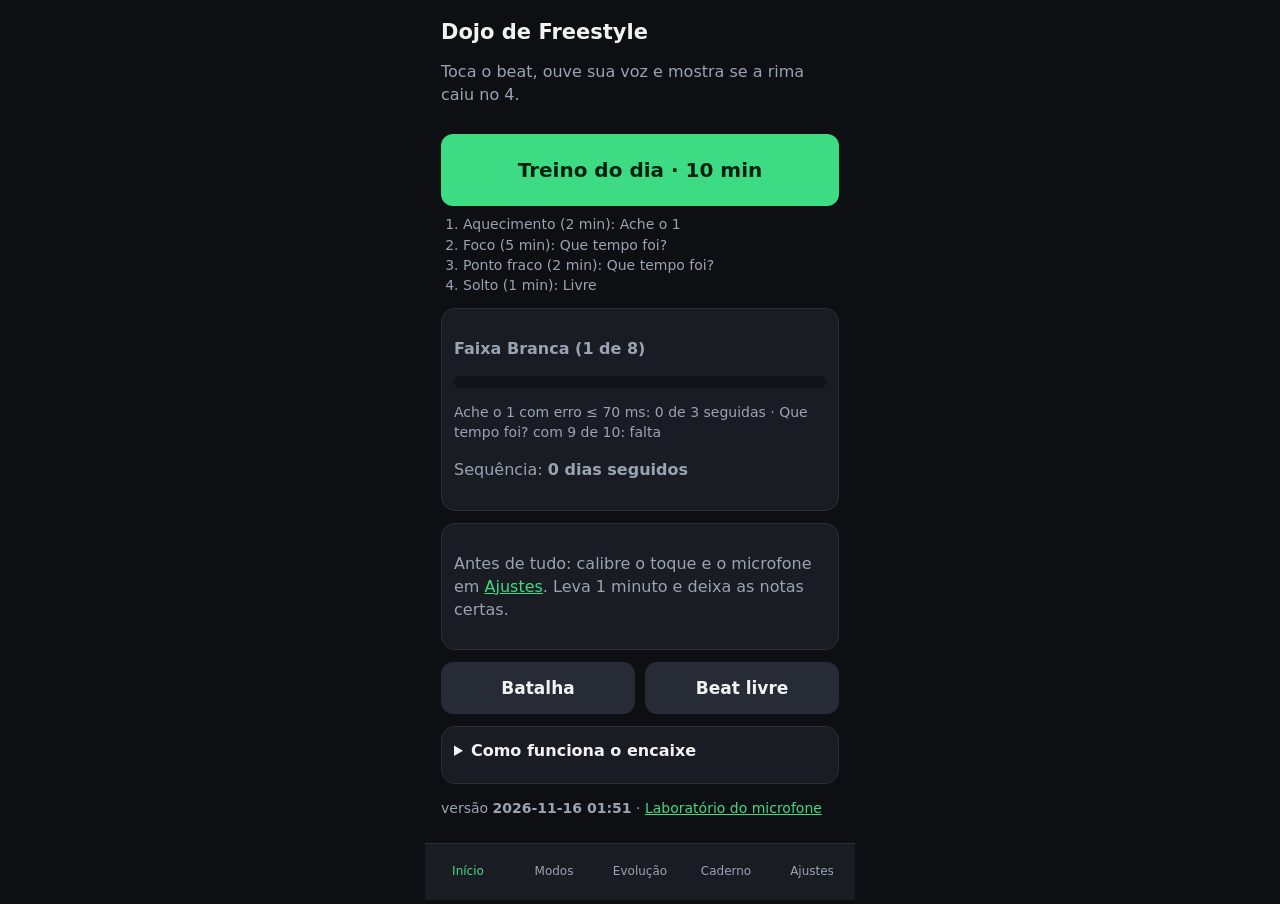
==== commit 4d510df2: "versao 1 funcional: 10 modos, microfone, treino do dia, evolucao e caderno" ====
--- a/index.html
+++ b/index.html
@@ -4,6 +4,8 @@
   <meta charset="utf-8">
   <meta name="viewport" content="width=device-width, initial-scale=1, viewport-fit=cover">
   <meta name="theme-color" content="#0e0f13">
+  <meta name="mobile-web-app-capable" content="yes">
+  <link rel="icon" href="data:,">
   <title>Dojo de Freestyle</title>
   <style>
 /* tokens.css — cores, tamanhos e componentes-base do Dojo. PRONTO: o style.css importa este arquivo
@@ -44,162 +46,182 @@
 
 
 section[hidden], [hidden] { display: none !important; }
-h2 { font: 700 17px system-ui; margin: 0 0 8px; }
+h2 { font: 700 17px system-ui; margin: 14px 0 8px; }
+a { color: var(--voz); }
+.pequeno { font-size: 14px; }
 
 .campo { display: grid; gap: 6px; margin: 12px 0; }
 .campo > span { color: var(--suave); font-size: 14px; }
 
-select, input[type="number"] {
+select, input[type="number"], input[type="text"], textarea {
   min-height: 48px; width: 100%; padding: 0 12px;
   background: var(--painel-2); color: var(--texto);
   border: 1px solid var(--linha); border-radius: 10px;
   font: 16px system-ui;
 }
+textarea { padding: 10px 12px; resize: vertical; font: var(--f-texto); }
 input[type="range"] { width: 100%; min-height: 48px; accent-color: var(--voz); }
 input[type="checkbox"] { width: 26px; height: 26px; accent-color: var(--voz); flex: none; }
 
 .linha { display: flex; align-items: center; justify-content: space-between; gap: 12px; min-height: 52px; }
 .botoes { display: grid; gap: 10px; }
-label.botao, a.botao { display: flex; align-items: center; justify-content: center; cursor: pointer; text-decoration: none; box-sizing: border-box; }
+.botoes-2 { display: grid; grid-template-columns: 1fr 1fr; gap: 10px; margin: 10px 0; }
+.botoes-3 { display: grid; grid-template-columns: 1fr 1fr 1fr; gap: 8px; }
+label.botao, a.botao { display: flex; align-items: center; justify-content: center; cursor: pointer; text-decoration: none; box-sizing: border-box; text-align: center; }
+.botao { cursor: pointer; }
+.botao small { display: block; font-size: 13px; font-weight: 500; opacity: 0.8; margin-top: 2px; }
+.botao.grande { min-height: 72px; font-size: 20px; margin-top: 12px; }
+.botao.mini { width: auto; min-height: 44px; padding: 0 14px; font-size: 15px; }
+.botao.escolhido { outline: 2px solid var(--voz); color: var(--voz); }
+.modo-item { display: block; text-align: left; padding: 10px 14px; }
 
 .aviso-texto { color: var(--suave); min-height: 1.4em; margin: 0 0 4px; font-size: 14px; }
-
-.contador { font: var(--f-contador); text-align: center; margin: 4px 0 12px; min-height: 1.4em; }
-.tempos { margin: 8px 0 12px; }
-.bpm-linha { display: grid; grid-template-columns: 1fr 1fr 1.6fr 1fr 1fr; gap: 8px; align-items: center; margin-bottom: 12px; }
+.blocos { margin: 8px 0 0; padding-left: 22px; font-size: 14px; }
+.ajuda summary { cursor: pointer; font-weight: 700; min-height: 32px; }
+.erro-js { background: var(--erro); color: #1a0004; font: var(--f-mono); white-space: pre-wrap; padding: 10px; margin: 0 0 12px; border-radius: 10px; }
+
+/* tela de treino */
+.barra-treino { display: flex; align-items: center; gap: 10px; }
+.barra-treino h1 { flex: 1; font-size: 19px; }
+.contador { font: var(--f-contador); text-align: center; margin: 6px 0 8px; min-height: 1.4em; }
+.tempos { margin: 6px 0 8px; }
 .bpm { font: var(--f-contador); text-align: center; }
-.lienzo { display: block; width: 100%; height: auto; margin: 10px 0; }
+.lienzo { display: block; width: 100%; height: auto; margin: 6px 0; }
+.lienzo.curva { aspect-ratio: 360 / 110; }
+.lienzo.grade { aspect-ratio: 360 / 80; }
+.lienzo.grafico { aspect-ratio: 360 / 150; }
+.area-modo { min-height: 96px; }
+.rotulo-vez { margin: 4px 0; min-height: 1.2em; }
+.modo-texto { text-align: center; color: var(--texto); margin: 4px 0; min-height: 1.4em; }
+.palavras { display: flex; flex-wrap: wrap; gap: 8px; justify-content: center; margin: 8px 0; }
+.palavra { min-height: 48px; padding: 0 14px; border-radius: 24px; border: 2px solid var(--linha); background: var(--painel-2); color: var(--texto); font: 600 17px system-ui; cursor: pointer; }
+.palavra.acesa { border-color: var(--voz); background: var(--voz); color: #06210f; }
 .botoes-4 { display: grid; grid-template-columns: repeat(4, 1fr); gap: 8px; margin: 10px 0; }
-.botao.toque { min-height: 96px; font-size: 20px; margin-top: 10px; }
-.botao small { display: block; font-size: 13px; font-weight: 500; opacity: 0.8; margin-top: 2px; }
-.desligado { opacity: 0.45; }
+.botoes-4 .botao { min-height: 72px; font-size: 26px; }
+.botao.toque { min-height: 120px; font-size: 22px; margin-top: 10px; touch-action: manipulation; user-select: none; }
+.barra-metrica.fina { height: 6px; margin: 8px 0; }
+.bpm-linha { display: grid; grid-template-columns: 1fr 1fr 2.4fr 1fr 1fr; gap: 6px; align-items: center; margin: 10px 0; }
+.bpm-linha .botao { min-height: var(--toque); font-size: 15px; padding: 0; }
+.confirma-linha p { color: var(--texto); margin: 8px 0 0; }
+.audio { width: 100%; }
+.caderno-texto { margin: 8px 0; }
+.rima-texto { color: var(--texto); white-space: pre-wrap; }
+
+/* batalha: a tela inteira na cor de quem está na vez */
+html:has(body[data-vez="0"]), body[data-vez="0"] { background: color-mix(in srgb, var(--bumbo) 38%, var(--fundo)); }
+html:has(body[data-vez="1"]), body[data-vez="1"] { background: color-mix(in srgb, var(--caixa) 38%, var(--fundo)); }
+
+/* resultado */
 .estrelas { font-size: 30px; letter-spacing: 4px; color: var(--aviso); margin: 4px 0; }
-.titulo-nota { font: var(--f-contador); margin: 0; }
-#bl-grade { aspect-ratio: 360 / 90; }
-#bl-curva { aspect-ratio: 360 / 130; }
-.bpm-linha .botao { min-height: var(--toque); font-size: 15px; padding: 0; }
+.titulo-nota { font: var(--f-contador); margin: 0; color: var(--texto); }
+.metrica { margin: 10px 0; }
+.metrica-rotulo { display: flex; justify-content: space-between; font-size: 14px; margin-bottom: 4px; }
+.frase { color: var(--texto); }
+.c-caixa { color: var(--caixa); } .c-bumbo { color: var(--bumbo); } .c-aviso { color: var(--aviso); }
+
 .nav { max-width: 430px; margin-inline: auto; left: 0; right: 0; }
 
 </style>
 </head>
 <body>
+  <pre id="erro-js" class="erro-js" hidden></pre>
+  <script>
+    // qualquer erro de JavaScript aparece escrito na tela (para ninguém ficar com tela morta sem saber por quê)
+    window.addEventListener('error', function (e) {
+      var el = document.getElementById('erro-js');
+      if (el) { el.hidden = false; el.textContent += (e.message || 'erro') + '\n'; }
+    });
+    window.addEventListener('unhandledrejection', function (e) {
+      var el = document.getElementById('erro-js');
+      if (el) { el.hidden = false; el.textContent += 'promessa recusada: ' + (e.reason && e.reason.message || e.reason) + '\n'; }
+    });
+  </script>
   <main>
 
     <section id="inicio" aria-labelledby="t-inicio">
       <h1 id="t-inicio">Dojo de Freestyle</h1>
-      <p>Treino de rima no tempo do beat.</p>
+      <p>Toca o beat, ouve sua voz e mostra se a rima caiu no 4.</p>
+      <button class="botao grande" id="inicio-dia" type="button">Treino do dia · 10 min</button>
+      <ol class="blocos suave" id="inicio-blocos"></ol>
       <div class="painel">
-        <p>Faixa atual: <b id="inicio-faixa">1</b> · Sequência: <b id="inicio-seq">0</b> dias</p>
-        <p class="suave">O treino do dia ainda não está pronto.</p>
-        <a class="botao sec" href="#treino">Metrônomo e beat de teste</a>
-        <a class="botao sec" href="#modos">Ver os modos</a>
+        <p><b id="inicio-faixa">Faixa Branca</b></p>
+        <div class="barra-metrica"><i id="inicio-progresso" style="width:0%"></i></div>
+        <p class="suave pequeno" id="inicio-criterio"></p>
+        <p>Sequência: <b id="inicio-seq">0 dias</b></p>
       </div>
+      <div class="painel" id="inicio-cal">
+        <p>Antes de tudo: calibre o toque e o microfone em <a href="#ajustes">Ajustes</a>. Leva 1 minuto e deixa as notas certas.</p>
+      </div>
+      <div class="botoes-2">
+        <button class="botao sec" id="inicio-batalha" type="button">Batalha</button>
+        <button class="botao sec" id="inicio-livre" type="button">Beat livre</button>
+      </div>
+      <details class="painel ajuda">
+        <summary>Como funciona o encaixe</summary>
+        <p>Um compasso tem 4 tempos: <b>1 2 3 4</b>. A caixa (laranja) toca no 2 e no 4.</p>
+        <p>Sua frase dura 1 compasso, com 5 a 10 sílabas. A sílaba forte da palavra que rima cai no <b>4</b>, junto da segunda caixa.</p>
+        <p>Frase + resposta que rima = 2 compassos. O beat muda a cada 4 ou 8 compassos; a virada (chimbal para, caixa rola) avisa.</p>
+        <p>A 80 BPM um compasso dura 3,0 s; a 90 BPM, 2,67 s; a 100 BPM, 2,4 s. Trap: use a metade do BPM escrito.</p>
+        <p>Modos de voz: use <b>fone de ouvido com fio</b>. No PC, a barra de espaço também vale como toque.</p>
+      </details>
+      <p class="suave pequeno">versão <b id="versao">2026-11-16 01:51</b> · <a href="#laboratorio">Laboratório do microfone</a></p>
     </section>
 
     <section id="modos" hidden aria-labelledby="t-modos">
       <h1 id="t-modos">Modos</h1>
-      <p class="suave">Os modos de toque treinam o ouvido. Os de voz chegam nas próximas fases.</p>
       <div class="botoes" id="modos-lista"></div>
     </section>
 
-    <section id="treino" hidden aria-labelledby="t-treino">
-      <h1 id="t-treino"><span id="tr-titulo">Metrônomo</span></h1>
-
-      <div class="painel">
-        <label class="campo">
-          <span>Modo</span>
-          <select id="tr-modo">
-            <option value="metronomo">Metrônomo</option>
-            <option value="beat">Beat livre (teste)</option>
-            <option value="ache-o-1">Ache o 1</option>
-            <option value="que-tempo">Que tempo foi?</option>
-            <option value="preveja-mudanca">Preveja a mudança</option>
-            <option value="beat-fantasma">Beat fantasma</option>
-          </select>
-        </label>
+    <section id="treino" hidden aria-labelledby="tr-titulo">
+      <div class="barra-treino">
+        <h1 id="tr-titulo"></h1>
+        <span id="tr-bpm" class="bpm">80 BPM</span>
+        <button class="botao sec mini" id="tr-sair" type="button">Sair</button>
       </div>
-
-      <div class="painel">
-        <p id="tr-contador" class="contador" aria-live="polite">Pronto</p>
-        <p id="tr-aviso-muda" class="faixa-aviso" hidden>Muda em 1 compasso</p>
-        <p id="tr-pausado" class="faixa-aviso" hidden></p>
-      </div>
-
-      <div class="painel" id="bloco-metronomo">
-        <div class="tempos" id="tr-tempos"></div>
-      </div>
-
-      <div class="painel" id="bloco-toque" hidden>
-        <p id="modo-rotulo" class="rotulo-vez fala"></p>
-        <p id="modo-texto" class="suave"></p>
+      <p id="tr-bloco" class="suave pequeno" hidden></p>
+      <p id="tr-contador" class="contador" aria-live="polite">Pronto</p>
+      <p id="tr-aviso-muda" class="faixa-aviso" hidden>Muda em 1 compasso</p>
+      <p id="tr-pausado" class="faixa-aviso" hidden></p>
+      <div class="tempos" id="tr-tempos"></div>
+      <canvas id="tr-curva" class="lienzo curva"></canvas>
+      <canvas id="tr-grade" class="lienzo grade"></canvas>
+      <div class="area-modo">
+        <p id="modo-rotulo" class="rotulo-vez"></p>
+        <p id="modo-texto" class="modo-texto"></p>
+        <div id="modo-palavras" class="palavras"></div>
+        <p id="modo-aviso" class="suave pequeno"></p>
         <div class="botoes-4" id="modo-respostas" hidden>
           <button class="botao sec" type="button" data-n="1">1</button>
           <button class="botao sec" type="button" data-n="2">2</button>
           <button class="botao sec" type="button" data-n="3">3</button>
           <button class="botao sec" type="button" data-n="4">4</button>
         </div>
-        <button class="botao sec toque" id="modo-toque" type="button">Toque aqui</button>
+        <button class="botao sec toque" id="modo-toque" type="button" hidden>Toque aqui <small>(no PC: barra de espaço)</small></button>
+        <div class="painel" id="modo-confirma" hidden></div>
+        <div id="modo-extra" class="botoes"></div>
       </div>
-
-      <div class="painel" id="bloco-bpm">
-        <div class="bpm-linha">
-          <button class="botao sec" id="tr-m4" type="button">−4</button>
-          <button class="botao sec" id="tr-m1" type="button">−1</button>
-          <span id="tr-bpm" class="bpm">80 BPM</span>
-          <button class="botao sec" id="tr-p1" type="button">+1</button>
-          <button class="botao sec" id="tr-p4" type="button">+4</button>
-        </div>
+      <div class="barra-metrica fina" id="tr-mic" hidden><i id="tr-mic-nivel" style="width:0%"></i></div>
+      <div class="bpm-linha" id="bloco-bpm">
+        <button class="botao sec" id="tr-m4" type="button">−4</button>
+        <button class="botao sec" id="tr-m1" type="button">−1</button>
+        <button class="botao" id="tr-iniciar" type="button">Começar</button>
+        <button class="botao sec" id="tr-p1" type="button">+1</button>
+        <button class="botao sec" id="tr-p4" type="button">+4</button>
       </div>
-
-      <div class="painel" id="bloco-beat" hidden>
-        <label class="campo">
-          <span>Estilo</span>
-          <select id="bl-estilo">
-            <option value="boombap">Boom bap</option>
-            <option value="lento">Lento</option>
-            <option value="trap">Trap</option>
-            <option value="rapido">Rápido</option>
-          </select>
-        </label>
-        <div class="bpm-linha">
-          <label class="campo" style="grid-column: span 3;">
-            <span>BPM</span>
-            <input type="number" id="bl-bpm" min="66" max="110" step="1" inputmode="numeric">
-          </label>
-          <button class="botao sec" id="bl-semente" type="button" style="grid-column: span 2;">Outro beat</button>
-        </div>
-        <p id="bl-secao" class="suave"></p>
-        <div class="linha">
-          <span>Esconder contador</span>
-          <input type="checkbox" id="bl-esconder">
-        </div>
-        <canvas id="bl-grade" class="lienzo" height="90"></canvas>
-        <canvas id="bl-curva" class="lienzo" height="130"></canvas>
-      </div>
-
-      <div class="painel">
-        <button class="botao" id="tr-iniciar" type="button">Começar</button>
-      </div>
-
-      <div class="painel">
-        <label class="campo">
-          <span>Volume do clique: <b id="tr-volClique-valor">0.00</b></span>
-          <input type="range" id="tr-volClique" min="0" max="1" step="0.05">
-        </label>
-        <p id="tr-aviso-volume" class="aviso-texto"></p>
-        <p id="tr-latencia" class="suave"></p>
-      </div>
+      <button class="botao sec" id="tr-pular" type="button" hidden>Pular este bloco</button>
     </section>
 
     <section id="resultado" hidden aria-labelledby="t-resultado">
       <h1 id="t-resultado">Resultado</h1>
       <div class="painel">
         <p id="res-nome" class="suave"></p>
-        <p id="res-estrelas" class="estrelas" aria-label="estrelas"></p>
+        <p id="res-estrelas" class="estrelas"></p>
         <p id="res-nota" class="titulo-nota"></p>
         <p id="res-principal"></p>
-        <p id="res-detalhe" class="suave"></p>
+        <p id="res-avisos" class="faixa-aviso" hidden></p>
       </div>
+      <div class="painel" id="res-metricas" hidden></div>
+      <div class="painel" id="res-frases" hidden></div>
       <div class="botoes">
         <button class="botao" id="res-proximo" type="button">Próximo modo</button>
         <button class="botao sec" id="res-repetir" type="button">Repetir</button>
@@ -208,18 +230,75 @@
 
     <section id="evolucao" hidden aria-labelledby="t-evolucao">
       <h1 id="t-evolucao">Evolução</h1>
-      <p class="suave">Em construção.</p>
+      <p id="ev-vazio" class="suave">Faça algumas rodadas para ver sua evolução aqui.</p>
+      <div class="painel">
+        <h2>Nota das últimas 30 rodadas</h2>
+        <canvas id="ev-notas" class="lienzo grafico"></canvas>
+        <p id="ev-numeros" class="suave pequeno"></p>
+      </div>
+      <div class="painel" id="ev-voz-caixa" hidden>
+        <h2>Modos de voz</h2>
+        <canvas id="ev-metricas" class="lienzo grafico"></canvas>
+        <p class="pequeno"><span class="c-caixa">fecho</span> · <span class="c-bumbo">grade</span> · <span class="c-aviso">densidade</span> · <span class="suave">respiro</span></p>
+      </div>
+      <div class="painel">
+        <h2>Maior BPM com nota 70 ou mais</h2>
+        <ul id="ev-bpm" class="suave"></ul>
+      </div>
     </section>
 
     <section id="caderno" hidden aria-labelledby="t-caderno">
       <h1 id="t-caderno">Caderno</h1>
-      <p class="suave">Em construção.</p>
+      <div class="painel">
+        <textarea id="cad-novo" class="caderno-texto" rows="3" placeholder="Anote uma rima que valeu a pena"></textarea>
+        <button class="botao sec" id="cad-salvar" type="button">Salvar</button>
+      </div>
+      <p id="cad-vazio" class="suave">Nenhuma rima salva ainda.</p>
+      <div id="cad-lista"></div>
     </section>
 
     <section id="ajustes" hidden aria-labelledby="t-ajustes">
       <h1 id="t-ajustes">Ajustes</h1>
 
       <div class="painel">
+        <h2>Calibração do toque</h2>
+        <p id="aj-cal-atual" class="suave"></p>
+        <p id="aj-cal-msg" class="aviso-texto" role="status"></p>
+        <div class="botoes">
+          <button class="botao sec" id="aj-calibrar" type="button">Calibrar toque (12 cliques)</button>
+          <button class="botao sec toque" id="aj-cal-area" type="button" hidden>Toque aqui a cada clique</button>
+        </div>
+      </div>
+
+      <div class="painel">
+        <h2>Microfone</h2>
+        <p id="aj-mic-atual" class="suave"></p>
+        <p id="aj-mic-bt" class="faixa-aviso" hidden>Atraso alto: fone Bluetooth atrasa muito. Prefira fone com fio.</p>
+        <p id="aj-mic-msg" class="aviso-texto" role="status"></p>
+        <div class="botoes">
+          <button class="botao sec" id="aj-eco" type="button">Calibrar por eco (sem fone, volume alto)</button>
+          <button class="botao sec" id="aj-calvoz" type="button">Calibrar com a voz (com fone)</button>
+          <button class="botao sec" id="aj-piso" type="button">Medir o ruído de fundo de novo</button>
+        </div>
+        <label class="campo"><span>Entrada de áudio</span>
+          <select id="aj-entrada" disabled><option value="">Padrão do aparelho (calibre para listar)</option></select>
+        </label>
+        <label class="campo"><span>Atraso do microfone em ms (se souber)</span>
+          <input type="number" id="aj-micms" min="0" max="600" step="1" inputmode="numeric" placeholder="calibre acima">
+        </label>
+        <label class="campo"><span>Reconhecimento de palavras</span>
+          <select id="aj-modovoz">
+            <option value="desligado">Desligado: confirmo as palavras na mão</option>
+            <option value="auto">Ligado junto com o microfone</option>
+            <option value="exclusivo">Ligado, um de cada vez (se o celular brigar)</option>
+          </select>
+        </label>
+        <p id="aj-modovoz-info" class="suave pequeno"></p>
+        <a class="botao sec" href="#laboratorio">Laboratório: ver as sílabas e ajustar a sensibilidade</a>
+      </div>
+
+      <div class="painel">
+        <h2>Som</h2>
         <label class="campo">
           <span>Estilo do beat</span>
           <select id="aj-estilo">
@@ -229,23 +308,19 @@
             <option value="rapido">Rápido</option>
           </select>
         </label>
-
         <label class="campo">
           <span>Volume do beat: <b id="aj-volBeat-valor">0.80</b></span>
           <input type="range" id="aj-volBeat" min="0" max="1" step="0.05">
         </label>
-
         <label class="campo">
-          <span>Volume do clique: <b id="aj-volClique-valor">0.00</b></span>
+          <span>Volume do clique (contagem): <b id="aj-volClique-valor">0.60</b></span>
           <input type="range" id="aj-volClique" min="0" max="1" step="0.05">
         </label>
-
         <label class="campo">
-          <span>Travar BPM (vazio = livre; de 66 a 110)</span>
+          <span>Travar BPM (vazio = o app ajusta sozinho; 66 a 110)</span>
           <input type="number" id="aj-bpmTravado" min="66" max="110" step="1" inputmode="numeric" placeholder="livre">
         </label>
         <p class="aviso-texto" id="aj-msg" role="status"></p>
-
         <div class="linha">
           <span>BPM sentido ÷2 (trap)</span>
           <input type="checkbox" id="aj-bpmSentido">
@@ -257,16 +332,6 @@
       </div>
 
       <div class="painel">
-        <h2>Calibração do toque</h2>
-        <p id="aj-cal-atual" class="suave"></p>
-        <p id="aj-cal-msg" class="aviso-texto" role="status"></p>
-        <div class="botoes">
-          <button class="botao sec" id="aj-calibrar" type="button">Calibrar toque (12 cliques)</button>
-          <button class="botao sec toque" id="aj-cal-area" type="button" hidden>Toque aqui a cada clique</button>
-        </div>
-      </div>
-
-      <div class="painel">
         <h2>Dados</h2>
         <div class="botoes">
           <button class="botao sec" id="aj-exportar" type="button">Exportar dados (.json)</button>
@@ -287,7 +352,19 @@
 
     <section id="laboratorio" hidden aria-labelledby="t-laboratorio">
       <h1 id="t-laboratorio">Laboratório</h1>
-      <p class="suave">Em construção.</p>
+      <p class="suave">Com fone. Fale "tá" e confira: um traço verde para cada sílaba, nenhum no silêncio.</p>
+      <button class="botao" id="lab-ligar" type="button">Ligar o microfone</button>
+      <div class="barra-metrica fina"><i id="lab-nivel" style="width:0%"></i></div>
+      <canvas id="lab-grafico" class="lienzo grafico"></canvas>
+      <p class="contador">Sílabas: <b id="lab-contador">0</b></p>
+      <p id="lab-msg" class="aviso-texto" role="status"></p>
+      <label class="campo"><span>Sensibilidade (menor pega mais sílabas): <b id="lab-sens-v">5</b> dB</span>
+        <input type="range" id="lab-sens" min="3" max="8" step="0.5">
+      </label>
+      <div class="botoes-2">
+        <button class="botao sec" id="lab-8tas" type="button">Dizer 8 tás e contar</button>
+        <button class="botao sec" id="lab-zerar" type="button">Zerar</button>
+      </div>
     </section>
 
   </main>
@@ -301,7 +378,3959 @@
   </nav>
 
   <script>
-(()=>{var Yo=["inicio","modos","treino","resultado","evolucao","caderno","ajustes","laboratorio"],ot="inicio",tt=new Map;function io(o,t){tt.set(o,t)}function To(){let o=location.hash.slice(1);return Yo.includes(o)?o:ot}function qo(){let o=location.hash.slice(1);Yo.includes(o)||history.replaceState(null,"","#"+ot);let t=To();for(let e of document.querySelectorAll("main > section"))e.hidden=e.id!==t;for(let e of document.querySelectorAll(".nav > a"))e.classList.toggle("ativo",e.getAttribute("href")==="#"+t);window.scrollTo(0,0),tt.get(t)?.()}function Po(o){location.hash==="#"+o?qo():location.hash=o}function et(){window.addEventListener("hashchange",qo),qo()}var A={PASSOS:16,agendador:{intervaloMs:25,antecedenciaS:.12,inicioFolgaS:.15},onset:{piso:.015,pisoMin:.008,pisoMax:.05,ruidoFator:3,alphaRapido:.35,janelaS:.03,subidaDb:5,quedaDb:3,refratarioS:.09},pontuacao:{pesos:{fecho:.35,grade:.4,densidade:.1,respiro:.15},fecho:{ultimas:2,cravouPassos:.5,pertoPassos:1,ptsPerto:60},grade:{oitavas:{tol:.4,acaso:.4},semicolcheias:{tol:.25,acaso:.5},otimo:.85},densidade:{faixaIdeal:[5,10],faixaAvancada:[6,12],penalidadePorSilaba:15},respiro:{gapCheio:1.5,gapZero:.5},estrelas:[85,65,40],toque:{acertoMs:70,quaseMs:130}},feedback:{foraTempoFecho:.5,ultimoTarde:14.5,ultimoCedo:11.5,viesMs:60,viesCalibracaoMs:120,respiroBaixo:50,notaBoa:85},treino:{bpmInicial:80,bpmMin:66,bpmMax:110,passoBpm:4,notaSobe:85,notaDesce:50}};var at="dojo.v2";var Xt=o=>JSON.parse(JSON.stringify(o)),so=o=>o!==null&&typeof o=="object"&&!Array.isArray(o);function W(){return{versao:2,calibracao:{micMs:0,toqueMs:0,metodo:"eco",data:""},ajustes:{estilo:"boombap",volBeat:.8,volClique:0,pisoMic:null,subidaDb:5,entradaId:null,modoVoz:"desligado",bpmTravado:null,bpmSentidoMetade:!1,vibrar:!0},faixa:1,criterios:{seguidas:0},modos:{},historico:[],sequencia:{dias:0,ultimoDia:""},batalhas:[],caderno:[]}}function Ao(o,t=W()){let e=Xt(t);for(let r of Object.keys(o)){let a=o[r];a!==void 0&&(so(a)&&so(e[r])?e[r]=Ao(a,e[r]):e[r]=a)}return e}function rt(o){let t=null;try{t=o?.getItem(at)??null}catch{return W()}if(!t)return W();try{let e=JSON.parse(t);return so(e)?Ao(e):W()}catch{return W()}}function Eo(o,t){Array.isArray(t.historico)&&t.historico.length>500&&(t.historico=t.historico.slice(-500));try{return o?.setItem(at,JSON.stringify(t)),!0}catch{return!1}}function nt(o){return JSON.stringify(o,null,2)}function it(o){let t;try{t=JSON.parse(o)}catch{return{ok:!1,erro:"o arquivo n\xE3o \xE9 JSON v\xE1lido"}}return!so(t)||typeof t.versao!="number"?{ok:!1,erro:'o arquivo n\xE3o tem o campo "versao" num\xE9rico'}:{ok:!0,dados:Ao(t)}}function Oo(){try{return window.localStorage}catch{return null}}var N=rt(Oo()),S=()=>N;function E(o){return o(N),Eo(Oo(),N),N}function st(o){return N=o,Eo(Oo(),N),N}var g=o=>document.getElementById(o),_=null;function lt(){let o=S().ajustes;g("aj-estilo").value=o.estilo,g("aj-volBeat").value=o.volBeat,g("aj-volBeat-valor").textContent=Number(o.volBeat).toFixed(2),g("aj-volClique").value=o.volClique,g("aj-volClique-valor").textContent=Number(o.volClique).toFixed(2),g("aj-bpmTravado").value=o.bpmTravado??"",g("aj-bpmSentido").checked=!!o.bpmSentidoMetade,g("aj-vibrar").checked=!!o.vibrar}function z(o){g("aj-msg").textContent=o}function ct(o,t){g(o).addEventListener("input",()=>{let e=Number(g(o).value);E(r=>{r.ajustes[t]=e}),g(o+"-valor").textContent=e.toFixed(2)})}function Zt(){g("aj-bpmTravado").addEventListener("change",()=>{let o=g("aj-bpmTravado").value.trim();if(o===""){E(a=>{a.ajustes.bpmTravado=null}),z("BPM livre");return}let t=Math.round(Number(o)),{bpmMin:e,bpmMax:r}=A.treino;if(!Number.isFinite(t)||t<e||t>r){z(`Use um n\xFAmero entre ${e} e ${r}, ou deixe vazio.`),g("aj-bpmTravado").value=S().ajustes.bpmTravado??"";return}E(a=>{a.ajustes.bpmTravado=t}),g("aj-bpmTravado").value=t,z(`BPM travado em ${t} BPM`)})}function Kt(){let o=nt(S()),t=URL.createObjectURL(new Blob([o],{type:"application/json"})),e=document.createElement("a");e.href=t,e.download=`dojo-freestyle-${new Date().toISOString().slice(0,10)}.json`,e.click(),setTimeout(()=>URL.revokeObjectURL(t),1e3)}async function Yt(o){if(!o)return;let t=it(await o.text());if(!t.ok){_=null,g("aj-confirma").hidden=!0,z(`Importa\xE7\xE3o cancelada: ${t.erro}.`);return}_=t.dados;let e=t.dados.historico.length;g("aj-confirma-resumo").textContent=`Arquivo com ${e} rodada${e===1?"":"s"} no hist\xF3rico e faixa ${t.dados.faixa}. Os dados atuais ser\xE3o substitu\xEDdos.`,g("aj-confirma").hidden=!1}function oe(){g("aj-arquivo").addEventListener("change",o=>{Yt(o.target.files[0]),o.target.value=""}),g("aj-confirmar").addEventListener("click",()=>{_&&(st(_),_=null,g("aj-confirma").hidden=!0,lt(),z("Dados importados."))}),g("aj-cancelar").addEventListener("click",()=>{_=null,g("aj-confirma").hidden=!0,z("Importa\xE7\xE3o cancelada.")})}function ut(){lt(),g("aj-estilo").addEventListener("change",o=>{E(t=>{t.ajustes.estilo=o.target.value})}),ct("aj-volBeat","volBeat"),ct("aj-volClique","volClique"),Zt(),g("aj-bpmSentido").addEventListener("change",o=>{E(t=>{t.ajustes.bpmSentidoMetade=o.target.checked})}),g("aj-vibrar").addEventListener("change",o=>{E(t=>{t.ajustes.vibrar=o.target.checked})}),g("aj-exportar").addEventListener("click",Kt),oe()}var mt=o=>{let t=[...o].sort((r,a)=>r-a),e=t.length>>1;return t.length%2?t[e]:(t[e-1]+t[e])/2};function Bo(o,t=.08){let e=[];for(let r of[...o].sort((a,i)=>a-i))(!e.length||r-e[e.length-1]>=t)&&e.push(r);return e}function te(o,t,e={}){let{descartar:r=4,janela:a=.35,minPares:i=6,desvioMaxMs:l=40}=e,c=[];for(let n of o.slice(r)){let u=null;for(let m of t)Math.abs(m-n)<=a&&(u===null||Math.abs(m-n)<Math.abs(u-n))&&(u=m);u!==null&&c.push((u-n)*1e3)}if(c.length<i)return{ok:!1,toqueMs:null,desvioMs:null,pares:c.length,motivo:"poucos toques pareados"};let f=mt(c),d=mt(c.map(n=>Math.abs(n-f)));return{ok:d<l,toqueMs:Math.round(f),desvioMs:Math.round(d),pares:c.length,motivo:d<l?"":"toques muito irregulares: tente de novo"}}function dt(o,t,e,r=1){return new Promise(a=>{let i=.6666666666666666,l=o.currentTime+.6,c=Array.from({length:12},(m,v)=>l+v*i),f=c[11]+.5,d=[];t.definirVolumeClique(r);for(let m of c)t.clique(m,!1);let n=()=>{d.push(o.currentTime)};e.addEventListener("pointerdown",n);function u(){if(o.currentTime<f){requestAnimationFrame(u);return}e.removeEventListener("pointerdown",n),a(te(c,Bo(d)))}requestAnimationFrame(u)})}var X=null;function ft(){return X||(X=new(window.AudioContext||window.webkitAudioContext)),X.state==="suspended"&&X.resume().catch(()=>{}),X}var L=o=>60/o/4,yo=o=>240/o;function pt(o,t){let e=[{n:0,inicio:o,bpm:t}],r=()=>e[e.length-1];function a(d){let n=r(),u={n:n.n+1,inicio:n.inicio+yo(n.bpm),bpm:d??n.bpm};return e.push(u),u}function i(d){for(let n=e.length-1;n>=0;n--)if(e[n].inicio<=d)return e[n];return null}function l(d){let n=i(d)??e[0],u=(d-n.inicio)/L(n.bpm),m=Math.floor(u/16);return{compasso:n.n+m,passo:u-m*16}}function c(d,n){let u=e[0],m=r(),v,s;if(d<u.n)s=u.bpm,v=u.inicio+(d-u.n)*yo(s);else if(d>m.n)s=m.bpm,v=m.inicio+(d-m.n)*yo(s);else{let p=e[d-u.n];s=p.bpm,v=p.inicio}return v+n*L(s)}return{agendarProximoCompasso:a,posicaoEm:l,tempoDoPasso:c,bpmDoCompasso:d=>{let n=e[0],u=r();return d<=n.n?n.bpm:d>=u.n?u.bpm:e[d-n.n].bpm},ultimo:r,compassos:e}}function ht(o,t={}){let{intervaloMs:e,antecedenciaS:r,inicioFolgaS:a}={...A.agendador,...t},i=null,l=null,c=0,f=null,d=0,n=0,u=new Set;function m(s,p){let h=i.tempoDoPasso(s,p);return p%2===1?h+c*L(i.bpmDoCompasso(s)):h}function v(){let s=o.currentTime+r;for(;;){for(;i.ultimo().n<d;)i.agendarProximoCompasso(f??void 0),f=null;let p=m(d,n);if(p>s)break;let h={compasso:d,passo:n,tempo:p};for(let M of u)M(h);++n===16&&(n=0,d++)}}return{iniciar(s){this.parar(),i=pt(o.currentTime+a,s),d=0,n=0,f=null,l=setInterval(v,e),v()},parar(){l!==null&&(clearInterval(l),l=null)},definirBpm(s){f=s},definirSwing(s){c=Math.min(.2,Math.max(0,s))},aoPasso(s){return u.add(s),()=>u.delete(s)},posicaoEm:s=>i.posicaoEm(s),tempoDoPasso:(s,p)=>i.tempoDoPasso(s,p),bpmDoCompasso:s=>i.bpmDoCompasso(s),get ativo(){return l!==null}}}var bt=o=>440*Math.pow(2,(o-69)/12);function vt(o){let t=o.createDynamicsCompressor();t.connect(o.destination);let e=o.createGain();e.connect(t);let r=o.createGain();r.connect(o.destination);let a=1,i=o.createBuffer(1,o.sampleRate,o.sampleRate),l=i.getChannelData(0);for(let s=0;s<l.length;s++)l[s]=Math.random()*2-1;function c(s,p,h,M){let C=o.createGain();return C.gain.setValueAtTime(h,p),C.gain.exponentialRampToValueAtTime(.001,p+M),C.connect(s),C}function f(s,p,h,M,C){let q=o.createBufferSource();q.buffer=i;let y=o.createBiquadFilter();y.type=s,y.frequency.value=p,q.connect(y),y.connect(c(e,h,M,C)),q.start(h),q.stop(h+C+.01)}function d(s,p){let h=o.createOscillator();h.frequency.setValueAtTime(150,s),h.frequency.exponentialRampToValueAtTime(45,s+.12),h.connect(c(e,s,p,.35)),h.start(s),h.stop(s+.36)}function n(s,p){f("highpass",1200,s,.8*p,.18);let h=o.createOscillator();h.type="triangle",h.frequency.value=190,h.connect(c(e,s,.5*p,.1)),h.start(s),h.stop(s+.11)}function u(s,p,{aberto:h=!1,rolo:M=0,passoS:C=0}){let q=M>1?M:1,y=M>1?C/M:0,k=h?.25:Math.min(.05,y||.05);for(let Co=0;Co<q;Co++)f("highpass",7e3,s+Co*y,.3*p,k)}function m(s,p,h,M){let C=o.createOscillator();C.type="sawtooth",C.frequency.value=bt(h);let q=o.createBiquadFilter();q.type="lowpass",q.frequency.value=400,C.connect(q),q.connect(c(e,s,.5*p,2*M)),C.start(s),C.stop(s+2*M+.01)}function v(s,p,h,M){let C=16*M,q=o.createBiquadFilter();q.type="lowpass",q.frequency.value=1200,q.connect(c(e,s,.12*p,C));for(let y of[0,3,7]){let k=o.createOscillator();k.type="triangle",k.frequency.value=bt(h+y),k.connect(q),k.start(s),k.stop(s+C+.01)}}return{saida:t,tocar(s,p,h={}){let M=h.volume??1;switch(s){case"bumbo":return d(p,M);case"caixa":return n(p,M);case"chimbal":return u(p,M,h);case"baixo":return m(p,M,h.nota,h.passoS);case"acorde":return v(p,M,h.nota,h.passoS);default:throw new Error(`instrumento desconhecido: ${s}`)}},clique(s,p){let h=o.createOscillator();h.frequency.value=p?1500:1e3,h.connect(c(r,s,1,.03)),h.start(s),h.stop(s+.03)},definirVolumeBeat(s){a=s,e.gain.value=s},definirVolumeClique(s){r.gain.value=s},silenciarBeat(s,p){e.gain.setValueAtTime(p?0:a,s)},entrarBeat(s,p){e.gain.setValueAtTime(0,s),e.gain.linearRampToValueAtTime(a,s+p)}}}var Lo=32,wo=[0,3,7,10],ee={boombap:{nome:"Boom bap",bpm:[84,96],swing:.12,bumbo:{escolher:2,entre:[6,8,10,11]},chimbal:2},lento:{nome:"Lento",bpm:[70,80],swing:.06,bumbo:{fixos:[8]},chimbal:4},trap:{nome:"Trap",bpm:[66,76],swing:0,bumbo:{escolher:2,entre:[3,7,10,14]},chimbal:1,rolos:2},rapido:{nome:"R\xE1pido",bpm:[100,110],swing:.08,bumbo:{fixos:[8,10]},chimbal:2}};function U(o){let t=o>>>0;return()=>{t|=0,t=t+1831565813|0;let e=Math.imul(t^t>>>15,1|t);return e=e+Math.imul(e^e>>>7,61|e)^e,((e^e>>>14)>>>0)/4294967296}}var Do=(o,t,e)=>t+Math.floor(o()*(e-t+1)),Z=(o,t)=>t[Math.floor(o()*t.length)],xt=(o,t)=>o-t;function Io(o,t,e){let r=[...t],a=[];for(;a.length<e&&r.length;)a.push(r.splice(Math.floor(o()*r.length),1)[0]);return a.sort(xt)}var ae=[3,6,7,10,11,14],re=[3,6,8,10,12,14],St=[1,2,4];function gt(o,t,e){let r;if(t.bumbo.escolher)r=Io(o,t.bumbo.entre,t.bumbo.escolher);else if(r=[...t.bumbo.fixos],!e&&o()<.6){let c=ae.filter(f=>!r.includes(f));r.push(Z(o,c)),r.sort(xt)}let a=e?t.chimbal:Z(o,St),i=[{passo:0,grau:0}];for(let c of Io(o,re,Do(o,1,3)))i.push({passo:c,grau:Z(o,wo)});let l=o()<.55?Z(o,wo):null;return{bumboExtra:r,chimbalPasso:a,baixo:i,acorde:l}}function Mt(o,t){let e=JSON.stringify;return[e(o.bumboExtra)!==e(t.bumboExtra),o.chimbalPasso!==t.chimbalPasso,e(o.baixo)!==e(t.baixo),o.acorde!==t.acorde].filter(Boolean).length}function jo(){return new Array(16).fill(0)}function ne(o,t){let e=jo(),r=jo(),a=jo(),i=new Array(16).fill(null);e[0]=1;for(let l of o.bumboExtra)e[l]=.8;r[4]=1,r[12]=1;for(let l=0;l<16;l+=o.chimbalPasso)a[l]=l%4===0?.5:.3;for(let{passo:l,grau:c}of o.baixo)i[l]=c;return{bumbo:e,caixa:r,chimbal:a,baixo:i,rolos:[]}}function ie(o){let t={bumbo:[...o.bumbo],caixa:[...o.caixa],chimbal:[...o.chimbal],baixo:[...o.baixo],rolos:o.rolos.filter(e=>e<12)};for(let e=12;e<16;e++)t.chimbal[e]=0;return t.caixa[12]=1,t.caixa[14]=.8,t.caixa[15]=.9,t}var se=[[8,8,8,8],[8,4,4,8,8],[4,4,8,8,8]];function j({estilo:o="boombap",bpm:t,semente:e=1,pausas:r=0}={}){let a=ee[o];if(!a)throw new Error(`estilo desconhecido: ${o}`);let i=U(e),l=t??Do(i,a.bpm[0],a.bpm[1]),c=Do(i,33,40),f=Z(i,se),d=[],n=0,u=null;for(let m of f){let v=gt(i,a,u===null);if(u){for(let p=0;p<50&&Mt(v,u)<2;p++)v=gt(i,a,!1);Mt(v,u)<2&&(v.chimbalPasso=St.find(p=>p!==u.chimbalPasso),v.acorde=u.acorde===null?wo[1]:null)}let s=ne(v,a);a.rolos&&v.chimbalPasso===1&&(s.rolos=Io(i,[1,3,5,7,9,11],a.rolos)),d.push({inicio:n,tamanho:m,atributos:v,padrao:s,virada:ie(s),pausa:i()<r}),n+=m,u=v}return{estilo:o,bpm:l,swing:a.swing,tonica:c,semente:e,secoes:d}}function K(o,t){let e=(t%Lo+Lo)%Lo;for(let r=0;r<o.secoes.length;r++){let a=o.secoes[r];if(e>=a.inicio&&e<a.inicio+a.tamanho){let i=e-a.inicio;return{indice:r,compassoNaSecao:i,tamanho:a.tamanho,ateMudar:a.tamanho-i}}}throw new Error("compasso fora do beat")}function co(o,t){let e=K(o,t),r=o.secoes[e.indice],a=e.ateMudar===1?r.virada:r.padrao,i=r.pausa&&e.compassoNaSecao===0,l=[];for(let c=0;c<16;c++)!i&&a.bumbo[c]&&l.push({instrumento:"bumbo",passo:c,volume:a.bumbo[c]}),a.caixa[c]&&l.push({instrumento:"caixa",passo:c,volume:a.caixa[c]}),a.chimbal[c]&&l.push({instrumento:"chimbal",passo:c,volume:a.chimbal[c],rolo:a.rolos.includes(c)?3:0}),!i&&a.baixo[c]!==null&&l.push({instrumento:"baixo",passo:c,volume:.7,nota:o.tonica+a.baixo[c]});return r.atributos.acorde!==null&&l.push({instrumento:"acorde",passo:0,volume:.5,nota:o.tonica+24+r.atributos.acorde}),l}function Ct({ctx:o,relogio:t,bateria:e}){let r=null,a=null,i=[],l=null,c=new Set,f=new Set;function d({compasso:n,passo:u,tempo:m}){let v=n===0,s=n-1;if(r===null||v)u%4===0&&e.clique(m,u===0);else{a!==s&&(i=co(r,s),a=s);let p=L(t.bpmDoCompasso(n));for(let h of i)h.passo===u&&e.tocar(h.instrumento,m,{...h,passoS:p})}for(let p of c)p({compasso:n,beatN:s,passo:u,tempo:m});if(u===0)for(let p of f)p({compasso:n,beatN:s,tempo:m})}return{tocarBeat(n){r=n,a=null,t.definirSwing(n?.swing??0)},iniciar(n){l||(l=t.aoPasso(d)),t.iniciar(n)},parar(){t.parar(),l&&(l(),l=null)},definirBpm(n){t.definirBpm(n)},get beatAtual(){return r},aoPasso(n){return c.add(n),()=>c.delete(n)},aoCompasso(n){return f.add(n),()=>f.delete(n)}}}function qt(o){let t=[],e=!1,r=()=>o.outputLatency||o.baseLatency||0;function a(){let i=o.currentTime-r();for(;t.length&&t[0].t<=i;){let l=t.shift();i-l.t<=.5&&l.fn()}t.length?requestAnimationFrame(a):e=!1}return{agendarVisual(i,l){t.push({t:i,fn:l}),t.sort((c,f)=>c.t-f.t),e||(e=!0,requestAnimationFrame(a))},limpar(){t=[]}}}var Y=null;function lo(){if(Y)return Y;let o=ft(),t=ht(o),e=vt(o),r=Ct({ctx:o,relogio:t,bateria:e});return Y={ctx:o,relogio:t,bateria:e,motor:r,sinc:qt(o)},Y}var G=()=>Y;var B=o=>document.getElementById(o);function Tt(){let o=S().calibracao;B("aj-cal-atual").textContent=o.toqueMs?`Atraso do toque: ${o.toqueMs} ms (calibrado em ${o.data||"data desconhecida"})`:"Ainda n\xE3o calibrado: o toque n\xE3o \xE9 corrigido."}function Pt(){Tt(),B("aj-calibrar").addEventListener("click",async()=>{let o=lo();B("aj-cal-msg").textContent="Ou\xE7a os cliques e toque na \xE1rea a cada um.",B("aj-calibrar").disabled=!0,B("aj-cal-area").hidden=!1;let t=await dt(o.ctx,o.bateria,B("aj-cal-area"),1);if(B("aj-cal-area").hidden=!0,B("aj-calibrar").disabled=!1,o.bateria.definirVolumeClique(S().ajustes.volClique),t.ok){let e=new Date().toISOString().slice(0,10);E(r=>{r.calibracao={...r.calibracao,toqueMs:t.toqueMs,metodo:"toque",data:e}}),B("aj-cal-msg").textContent=`Calibrado: ${t.toqueMs} ms (desvio ${t.desvioMs} ms, ${t.pares} toques).`}else B("aj-cal-msg").textContent=`N\xE3o valeu: ${t.motivo}. Tente de novo.`;Tt()})}function At(o){o.innerHTML="";let t=[1,2,3,4].map((e,r)=>{let a=document.createElement("i");return a.textContent=String(e),(r===1||r===3)&&a.classList.add("caixa"),o.appendChild(a),a});return{acender(e){t.forEach((r,a)=>r.classList.toggle("aceso",a===e))},apagarTodos(){for(let e of t)e.classList.remove("aceso")}}}var O=o=>getComputedStyle(document.documentElement).getPropertyValue(o).trim();var Ro=16;function Et(o){let t=o.getContext("2d"),e=[],r=[],a=null;function i(){let l=window.devicePixelRatio||1,c=o.clientWidth,f=o.clientHeight;(o.width!==c*l||o.height!==f*l)&&(o.width=c*l,o.height=f*l),t.setTransform(l,0,0,l,0,0),t.clearRect(0,0,c,f);let d=14,n=(c-2*d)/Ro,u=s=>d+s*n+n/2,m=f*.3,v=f*.75;for(let s=0;s<Ro;s++)t.fillStyle=s%4===0?O("--painel"):O("--painel-2"),t.fillRect(d+s*n+1,8,n-2,f-16);for(let s of e){let p=u(s.passo);s.instrumento==="bumbo"?(t.fillStyle=O("--bumbo"),t.beginPath(),t.arc(p,m,n*.28,0,2*Math.PI),t.fill()):(t.fillStyle=O("--caixa"),t.fillRect(p-n*.28,m-n*.28,n*.56,n*.56))}t.lineWidth=3;for(let s of r){t.strokeStyle=s.cor;let p=u(s.passo);t.beginPath(),t.moveTo(p,v-12),t.lineTo(p,v+12),t.stroke()}if(a!==null){t.lineWidth=2,t.strokeStyle=O("--aviso");let s=d+a*n;t.beginPath(),t.moveTo(s,8),t.lineTo(s,f-8),t.stroke()}}return{desenharBeat(l,c){e=co(l,c).filter(f=>f.instrumento==="bumbo"||f.instrumento==="caixa").map(f=>({passo:f.passo,instrumento:f.instrumento})),i()},definirPosicao(l){a=l===null?null:l%Ro,i()},limparVoz(){r=[],i()},adicionarSilaba(l,c){r.push({passo:l,cor:c}),i()}}}var Ot=o=>o%2===1?1:.6;function ce(o){let t=Math.floor(o/4),e=o/4-t,r=(1-Math.cos(Math.PI*e))/2;return Ot(t)*(1-r)+Ot(t+1)*r}var uo=o=>ce(o)*(1+Math.cos(2*Math.PI*o/4))/2;function Bt(o){let t=o.getContext("2d");function e(){let a=window.devicePixelRatio||1,i=o.clientWidth,l=o.clientHeight;return(o.width!==i*a||o.height!==l*a)&&(o.width=i*a,o.height=l*a),t.setTransform(a,0,0,a,0,0),{W:i,H:l}}function r(a=0){let{W:i,H:l}=e(),c=14,f=l-22,d=f-14,n=m=>c+m/16*(i-2*c),u=m=>f-m*d;t.clearRect(0,0,i,l),t.strokeStyle=O("--linha"),t.lineWidth=1,t.beginPath(),t.moveTo(c,f),t.lineTo(i-c,f),t.stroke(),t.strokeStyle=O("--caixa"),t.setLineDash([4,4]),t.beginPath(),t.moveTo(n(12),10),t.lineTo(n(12),f),t.stroke(),t.setLineDash([]),t.strokeStyle=O("--texto"),t.lineWidth=3,t.beginPath();for(let m=0;m<=320;m++){let v=m/20;m?t.lineTo(n(v),u(uo(v))):t.moveTo(n(v),u(uo(v)))}t.stroke(),t.lineWidth=1,t.font="700 13px system-ui",t.textAlign="center",[0,4,8,12].forEach((m,v)=>{t.fillStyle=v%2===1?O("--caixa"):O("--bumbo"),t.beginPath(),t.arc(n(m),u(uo(m)),4,0,2*Math.PI),t.fill(),t.fillText(String(v+1),n(m),u(uo(m))-8)}),t.strokeStyle=O("--aviso"),t.beginPath(),t.moveTo(n(a),10),t.lineTo(n(a),f),t.stroke()}return{desenhar:r}}var T=o=>document.getElementById(o),{bpmMin:le,bpmMax:ue}=A.treino,P=null,No=1,w=!1,oo=null,F=null,mo=null,me=o=>o.outputLatency||o.baseLatency||0;function de(o){let t=K(P,o),e=T("bl-esconder").checked;T("tr-contador").textContent=e?"":`Compasso ${t.compassoNaSecao+1} de ${t.tamanho}`,T("tr-aviso-muda").hidden=e||t.ateMudar!==1,T("bl-secao").textContent=`se\xE7\xE3o ${t.indice+1} de ${P.secoes.length} \xB7 ${P.bpm} BPM`,F.desenharBeat(P,o)}function ko(){P=j({estilo:T("bl-estilo").value,semente:No}),T("bl-bpm").value=P.bpm,T("bl-semente").textContent=`Outro beat (n\xBA ${No})`,F.desenharBeat(P,0),mo.desenhar(0)}function yt(){if(!w)return;let{ctx:o,relogio:t}=oo,e=t.posicaoEm(o.currentTime-me(o)),r=e.compasso<0?0:e.passo;F.definirPosicao(r),mo.desenhar(r),requestAnimationFrame(yt)}function Lt(o){o.motor.aoCompasso(({beatN:t,tempo:e})=>{!w||P===null||o.sinc.agendarVisual(e,()=>{t<0?(T("tr-contador").textContent="Contagem",T("tr-aviso-muda").hidden=!0):de(t)})})}function jt(o){oo=o,w=!0,o.bateria.definirVolumeBeat(S().ajustes.volBeat),o.motor.tocarBeat(P),o.motor.iniciar(Number(T("bl-bpm").value)||P.bpm),requestAnimationFrame(yt)}function $o(){!F||P===null||w||(F.desenharBeat(P,0),mo.desenhar(0))}function wt(){w=!1,F?.definirPosicao(null),T("tr-aviso-muda").hidden=!0}function Dt(){F=Et(T("bl-grade")),mo=Bt(T("bl-curva")),ko(),T("bl-estilo").addEventListener("change",()=>{ko(),w&&oo.motor.tocarBeat(P)}),T("bl-semente").addEventListener("click",()=>{No=Math.floor(Math.random()*999)+1,ko(),w&&oo.motor.tocarBeat(P)}),T("bl-bpm").addEventListener("change",o=>{let t=Math.min(ue,Math.max(le,Math.round(Number(o.target.value))||P.bpm));o.target.value=t,P.bpm=t,w&&oo.motor.definirBpm(t)})}var V=o=>document.getElementById(o),to=null;function fe(o){return o==null?"":Math.abs(o)<=10?"em cima do tempo":o<0?"adiantado":"atrasado"}function It(o){to=o,V("res-nome").textContent=`${o.nome} \xB7 ${o.bpm} BPM`,V("res-estrelas").textContent="\u2605".repeat(o.estrelas)+"\u2606".repeat(3-o.estrelas),V("res-nota").textContent=`Nota ${Math.round(o.nota)} de 100`;let t="";if(o.erroMedioMs!==null&&o.erroMedioMs!==void 0){let r=fe(o.viesMs);t=`erro m\xE9dio ${o.erroMedioMs} ms${r?`, tend\xEAncia: ${r}`:""}`}else o.detalhes?.acertos!==void 0&&o.detalhes?.total!==void 0&&(t=`${o.detalhes.acertos} de ${o.detalhes.total} certas`);V("res-principal").textContent=t;let e=o.detalhes??{};V("res-detalhe").textContent=Object.entries(e).filter(([,r])=>typeof r=="number").map(([r,a])=>`${r}: ${a}`).join(" \xB7 ")}function Rt({repetir:o,proximo:t}){V("res-repetir").addEventListener("click",()=>{to&&o(to.modo)}),V("res-proximo").addEventListener("click",()=>{to&&t(to.modo)})}function kt({sessao:o,bpm:t,toqueMs:e,faixa:r,area:a,circulos:i,aoFinalizar:l}){let c=[],f=!1,d=!1;return{ctx:o.ctx,relogio:o.relogio,motor:o.motor,bateria:o.bateria,sinc:o.sinc,bpm:t,toqueMs:e,faixa:r,area:a,circulos:i,ativar(){f=!0},registrarToque(n){f&&c.push(n)},toquesDaRodada:()=>Bo(c),agendarFim(n,u){o.sinc.agendarVisual(n,u)},finalizar(n){d||(d=!0,f=!1,l(n))}}}var Nt=o=>o.length?o.reduce((t,e)=>t+e,0)/o.length:0;function eo(o){let[t,e,r]=A.pontuacao.estrelas;return o>=t?3:o>=e?2:o>=r?1:0}function fo(o,t=0){let e=A.pontuacao.toque,r=0,a=0,i=t;for(let f of o){let d=Math.abs(f);d<=e.acertoMs?r++:d<=e.quaseMs?a++:i++}let l=r+a+i,c=l?(r+.5*a)/l*100:0;return{nota:c,estrelas:eo(c),acertos:r,quase:a,erros:i,total:l,erroMedioAbsMs:o.length?Nt(o.map(Math.abs)):null,viesMs:o.length?Nt(o):null}}function pe(o,t,e=0){if(!t.length)return null;let r=o-e/1e3,a=0;for(let i=1;i<t.length;i++)Math.abs(t[i]-r)<Math.abs(t[a]-r)&&(a=i);return{erroMs:(r-t[a])*1e3,indice:a}}function H(o,t,{toqueMs:e=0,maxMs:r=350}={}){let a=new Set,i=[],l=0;for(let c of o){let f=pe(c,t,e);if(!f||Math.abs(f.erroMs)>r||a.has(f.indice)){l++;continue}a.add(f.indice),i.push(f.erroMs)}return{errosMs:i,perdidos:t.length-a.size,extras:l}}var $t=(o,t)=>Math.abs(o)<=t,J=o=>6e4/o;var Ft=8,Fo=[];function he(o){let t=Math.floor(Math.random()*1e6)+1,e=U(t),r=j({estilo:"boombap",bpm:o.bpm,semente:t}),a={compasso:1+Math.floor(e()*2),passo:Math.floor(e()*16)},i=L(o.bpm),l=null,c=!1;o.motor.tocarBeat(r),o.area.rotulo("SUA VEZ"),o.area.texto("Toque no tempo 1 de cada compasso."),o.area.respostas(!1),Fo.push(o.motor.aoPasso(({compasso:d,passo:n,tempo:u})=>{if(!c&&d===0&&n===0){c=!0,o.bateria.silenciarBeat(u,!0),l=[];for(let m=a.compasso+1;m<=a.compasso+Ft;m++)l.push(o.relogio.tempoDoPasso(m,0));o.agendarFim(o.relogio.tempoDoPasso(a.compasso+Ft+1,0),()=>f()),o.ativar()}d===a.compasso&&n===a.passo&&o.bateria.entrarBeat(u,4*i)}));function f(){let d=H(o.toquesDaRodada(),l,{toqueMs:o.toqueMs,maxMs:J(o.bpm)/2}),n=fo(d.errosMs,d.perdidos+d.extras);o.finalizar({nota:n.nota,estrelas:n.estrelas,erroMedioMs:n.erroMedioAbsMs,viesMs:n.viesMs,detalhes:{acertos:n.acertos,quase:n.quase,erros:n.erros,total:n.total}})}}function be(){for(let o of Fo)o();Fo=[]}var Vo={id:"ache-o-1",nome:"Ache o 1",precisaMic:!1,precisaVoz:!1,iniciar:he,parar:be};var D=10,ve=4,_o=[];function ge(o){let t=Math.floor(Math.random()*1e6)+1,e=U(t),r=Array.from({length:D},()=>1+Math.floor(e()*4)),a=new Array(D).fill(null),i=o.ctx.outputLatency||o.ctx.baseLatency||0;o.motor.tocarBeat(null),o.area.rotulo("PERGUNTA"),o.area.texto("Qual tempo piscou?"),o.area.respostas(!0,d=>c(d)),o.ativar();let l=!1;_o.push(o.motor.aoPasso(({compasso:d,passo:n,tempo:u})=>{!l&&d===0&&n===0&&(l=!0,o.agendarFim(o.relogio.tempoDoPasso(D+1,0),()=>f()));let m=d-1;m<0||m>=D||(n===0&&o.sinc.agendarVisual(u,()=>{o.circulos.apagarTodos(),o.area.texto(`Pergunta ${m+1} de ${D}`)}),n===(r[m]-1)*ve&&o.sinc.agendarVisual(u,()=>o.circulos.acender(r[m]-1)))}));function c(d){let u=o.relogio.posicaoEm(o.ctx.currentTime-i).compasso-1;u<0||u>=D||a[u]!==null||(a[u]=d)}function f(){let d=a.filter((u,m)=>u===r[m]).length,n=d/D*100;o.finalizar({nota:n,estrelas:eo(n),erroMedioMs:null,viesMs:null,detalhes:{acertos:d,total:D}})}}function Me(){for(let o of _o)o();_o=[]}var zo={id:"que-tempo",nome:"Que tempo foi?",precisaMic:!1,precisaVoz:!1,iniciar:ge,parar:Me};var po=6,xe=2,Uo=[];function Se(o){let t=Math.floor(Math.random()*1e6)+1,e=j({estilo:"boombap",bpm:o.bpm,semente:t});o.motor.tocarBeat(e),o.area.rotulo("ESCUTA"),o.area.texto("Toque no tempo 1 em que a se\xE7\xE3o nova come\xE7a."),o.area.respostas(!1);let r=[];for(let c=1;r.length<po;c++)K(e,c).compassoNaSecao===0&&r.push(c);let a=null,i=!1;Uo.push(o.motor.aoCompasso(({compasso:c,beatN:f,tempo:d})=>{if(!i&&c===0&&(i=!0,a=r.map(u=>o.relogio.tempoDoPasso(u+1,0)),o.agendarFim(o.relogio.tempoDoPasso(r[po-1]+2,0),()=>l()),o.ativar()),c<1)return;let n=r.findIndex(u=>u>=f);o.sinc.agendarVisual(d,()=>{if(n>=0&&n<xe){let u=r[n]-f;o.area.texto(u===0?"Mudan\xE7a agora":`Muda em ${u} compasso${u===1?"":"s"}`)}else o.area.texto("Toque no tempo 1 em que a se\xE7\xE3o nova come\xE7a.")})}));function l(){let c=J(o.bpm),f=H(o.toquesDaRodada(),a,{toqueMs:o.toqueMs,maxMs:c}),d=f.errosMs.filter(m=>$t(m,c)).length,n=d/po*100,u=f.errosMs.length?f.errosMs.reduce((m,v)=>m+Math.abs(v),0)/f.errosMs.length:null;o.finalizar({nota:n,estrelas:eo(n),erroMedioMs:u===null?null:Math.round(u),viesMs:null,detalhes:{acertos:d,mudancas:po,toquesFora:f.extras}})}}function Ce(){for(let o of Uo)o();Uo=[]}var Go={id:"preveja-mudanca",nome:"Preveja a mudan\xE7a",precisaMic:!1,precisaVoz:!1,iniciar:Se,parar:Ce};var qe=4,Vt=4,Te=4,Pe=12,Ho=[];function Ae(o){return o<=2?1:o<=4?2:4}function Ee(o){let t=Math.floor(Math.random()*1e6)+1,e=j({estilo:"boombap",bpm:o.bpm,semente:t}),r=Ae(o.faixa),a=Vt+r,i=qe*a,l=n=>(n-1)%a>=Vt,c=null,f=!1;o.motor.tocarBeat(e),o.area.rotulo("SEGURE O PULSO"),o.area.texto("Toque nos tempos 2 e 4, com ou sem som."),o.area.respostas(!1),Ho.push(o.motor.aoCompasso(({compasso:n,tempo:u})=>{if(!f&&n===0){f=!0,c=[];for(let m=1;m<=i;m++)l(m)&&c.push(o.relogio.tempoDoPasso(m,Te),o.relogio.tempoDoPasso(m,Pe));o.agendarFim(o.relogio.tempoDoPasso(i+1,0),()=>d()),o.ativar()}n>=0&&o.bateria.silenciarBeat(u,n>=1&&n<=i&&l(n))}));function d(){let n=J(o.bpm),u=H(o.toquesDaRodada(),c,{toqueMs:o.toqueMs,maxMs:n/2}),m=fo(u.errosMs,u.perdidos+u.extras);o.finalizar({nota:m.nota,estrelas:m.estrelas,erroMedioMs:m.erroMedioAbsMs,viesMs:m.viesMs,detalhes:{acertos:m.acertos,quase:m.quase,erros:m.erros,total:m.total,silenciosos:c.length/2}})}}function Oe(){for(let o of Ho)o();Ho=[]}var Jo={id:"beat-fantasma",nome:"Beat fantasma",precisaMic:!1,precisaVoz:!1,iniciar:Ee,parar:Oe};var Q={[Vo.id]:Vo,[zo.id]:zo,[Go.id]:Go,[Jo.id]:Jo},_t=[{id:"ache-o-1",nome:"Ache o 1",ativo:!0},{id:"que-tempo",nome:"Que tempo foi?",ativo:!0},{id:"preveja-mudanca",nome:"Preveja a mudan\xE7a",ativo:!0},{id:"beat-fantasma",nome:"Beat fantasma",ativo:!0},{id:"pega-o-beat",nome:"Pega o beat",ativo:!1},{id:"rima-no-4",nome:"Rima no 4",ativo:!1},{id:"palavra-alvo",nome:"Palavra-alvo",ativo:!1},{id:"quatro-palavras",nome:"Quatro palavras",ativo:!1},{id:"batalha",nome:"Batalha",ativo:!1},{id:"livre",nome:"Livre",ativo:!1}];var b=o=>document.getElementById(o),{bpmMin:zt,bpmMax:Ut,bpmInicial:Jt,passoBpm:Gt}=A.treino,Be=()=>new Date().toISOString().slice(0,10),xo=o=>Object.prototype.hasOwnProperty.call(Q,o),Qo=Object.keys(Q),x="metronomo",ao=Jt,I=!1,vo=null,ro=null,Ht=!1,R=null,Zo=null,ye={rotulo(o){let t=b("modo-rotulo");t.textContent=o,t.className="rotulo-vez "+(o==="ESCUTA"?"escuta":"fala")},texto(o){b("modo-texto").textContent=o},respostas(o,t){b("modo-respostas").hidden=!o,Zo=o?t:null}};function Ko(o,t){return{bpm:Jt,boasSeguidas:0,ruinsSeguidas:0,melhorNota:0,...o.modos[t]??{}}}var So=o=>Ko(S(),o).bpm;function Le(o){o.motor.aoPasso(({compasso:t,passo:e,tempo:r})=>{if(x!=="metronomo"||e%4!==0)return;let a=e/4;o.sinc.agendarVisual(r,()=>{t===0?(b("tr-contador").textContent=String(4-a),ro.apagarTodos()):(b("tr-contador").textContent=`Compasso ${t}`,ro.acender(a))})})}function je(){let o=lo();return Ht||(Le(o),Lt(o),Ht=!0),o}var we=()=>xo(x)?So(x):ao;function go(){b("tr-bpm").textContent=`${we()} BPM`}function bo(){let o=S().ajustes.volClique;b("tr-volClique").value=o,b("tr-volClique-valor").textContent=Number(o).toFixed(2),b("tr-aviso-volume").textContent=o===0?"O volume do clique est\xE1 em 0. Suba o controle para ouvir.":""}function Wo(){let o=G();if(!o){b("tr-latencia").textContent="Toque em Come\xE7ar para medir a lat\xEAncia.";return}let t=e=>Math.round((e||0)*1e3);b("tr-latencia").textContent=`Lat\xEAncia: sa\xEDda ${t(o.ctx.outputLatency)} ms \xB7 base ${t(o.ctx.baseLatency)} ms`}async function De(){try{vo=await navigator.wakeLock.request("screen")}catch{vo=null}}function Ie(){try{vo?.release()}catch{}vo=null}function Re(o){let t=x,e=S().ajustes;o.bateria.definirVolumeBeat(e.volBeat);let r=kt({sessao:o,bpm:So(t),toqueMs:S().calibracao.toqueMs,faixa:S().faixa,area:ye,circulos:ro,aoFinalizar:a=>$e(t,a)});R={id:t,modoObj:Q[t],contexto:r},R.modoObj.iniciar(r),o.motor.iniciar(r.bpm)}function ke(){let o=je();o.bateria.definirVolumeClique(S().ajustes.volClique),x==="beat"?jt(o):xo(x)?Re(o):(o.motor.tocarBeat(null),o.motor.iniciar(ao)),I=!0,b("tr-pausado").hidden=!0,b("tr-iniciar").textContent="Parar",bo(),Wo(),De()}function no(){let o=G();o&&(o.motor.parar(),o.sinc.limpar(),ro.apagarTodos(),wt(),R&&(R.modoObj.parar(),R=null),Zo=null,I=!1,b("tr-iniciar").textContent="Come\xE7ar",b("tr-contador").textContent="Pronto",Ie())}function Ne(o){no(),b("tr-pausado").textContent=o,b("tr-pausado").hidden=!1}function $e(o,t){let e=R?.contexto.bpm??So(o);no();let r=Math.round(t.nota);E(a=>{a.historico.push({data:Be(),modo:o,bpm:e,nota:r,fecho:null,grade:null,densidade:null,respiro:null,viesMs:t.viesMs??null,erroMedioMs:t.erroMedioMs??null,silabas:null,rima:null});let i=Ko(a,o);a.modos[o]={...i,bpm:e,melhorNota:Math.max(i.melhorNota??0,r)}}),It({modo:o,nome:Q[o].nome,bpm:e,...t}),Po("resultado")}function ho(o){if(xo(x)){if(I)return;let t=Math.min(Ut,Math.max(zt,So(x)+o));E(e=>{e.modos[x]={...Ko(e,x),bpm:t}}),go();return}ao=Math.min(Ut,Math.max(zt,ao+o)),go(),I&&x==="metronomo"&&G().motor.definirBpm(ao)}function Fe(){b("bloco-metronomo").hidden=x!=="metronomo",b("bloco-bpm").hidden=x==="beat",b("bloco-beat").hidden=x!=="beat",b("bloco-toque").hidden=!xo(x),b("tr-titulo").textContent=x==="metronomo"?"Metr\xF4nomo":x==="beat"?"Beat livre (teste)":Q[x]?.nome??""}function Xo(o){I&&no(),x=o,b("tr-modo").value=o,Fe(),go(),b("tr-contador").textContent="Pronto",b("tr-aviso-muda").hidden=!0,b("modo-rotulo").textContent="",b("modo-texto").textContent="",b("modo-respostas").hidden=!0,x==="beat"&&$o()}function Ve(o){let t=Qo.indexOf(o);return Qo[(t+1)%Qo.length]}function Mo(o){Xo(o),Po("treino")}function Qt(){ro=At(b("tr-tempos")),Dt(),Rt({repetir:Mo,proximo:o=>Mo(Ve(o))}),bo(),Wo(),b("tr-modo").addEventListener("change",o=>Xo(o.target.value)),b("tr-iniciar").addEventListener("click",()=>I?no():ke()),b("tr-m4").addEventListener("click",()=>ho(-Gt)),b("tr-m1").addEventListener("click",()=>ho(-1)),b("tr-p1").addEventListener("click",()=>ho(1)),b("tr-p4").addEventListener("click",()=>ho(Gt)),b("modo-toque").addEventListener("pointerdown",()=>{R&&R.contexto.registrarToque(G().ctx.currentTime)});for(let o of document.querySelectorAll("#modo-respostas button"))o.addEventListener("click",()=>Zo?.(Number(o.dataset.n)));b("tr-volClique").addEventListener("input",o=>{let t=Number(o.target.value);E(e=>{e.ajustes.volClique=t}),G()?.bateria.definirVolumeClique(t),bo()}),document.addEventListener("visibilitychange",()=>{document.hidden&&I&&Ne("Pausado: o app saiu da tela. Toque em Come\xE7ar.")}),window.addEventListener("hashchange",()=>{To()!=="treino"&&I&&no()}),io("treino",()=>{bo(),Wo(),go(),$o()}),Xo(x)}function Wt(o){let t=document.getElementById("modos-lista");function e(){t.innerHTML="";let r=S().modos;for(let a of _t){let i=document.createElement("button");if(i.type="button",i.className="botao sec",i.textContent=a.nome,a.ativo){let l=r[a.id]??{},c=document.createElement("small");c.textContent=`${l.bpm??A.treino.bpmInicial} BPM \xB7 melhor nota ${l.melhorNota??0}`,i.appendChild(c),i.addEventListener("click",()=>o(a.id))}else i.textContent=`${a.nome} \xB7 em breve`,i.disabled=!0,i.classList.add("desligado");t.appendChild(i)}}io("modos",e),e()}function _e(){let o=S();document.getElementById("inicio-faixa").textContent=String(o.faixa),document.getElementById("inicio-seq").textContent=String(o.sequencia.dias)}ut();Pt();Qt();Wt(Mo);_e();et();})();
+window.__DOJO_WORKLET_SRC__ = "(function () {\n'use strict';\nconst __f = {\n\"mic/onset-worklet.js\": function (__r) {\n// onset-worklet.js — AudioWorkletProcessor que roda o detector na thread de áudio.\n// Carregar com: await ctx.audioWorklet.addModule('js/mic/onset-worklet.js')\n//\n// IMPORTANTE: o nó precisa estar ligado até o destination (passando por um GainNode com\n// gain 0), senão alguns navegadores deixam de chamar process(). Ver captura.js.\nconst { DetectorOnset } = __r(\"mic/onset-core.js\");\n\nclass DetectorOnsetProcessor extends AudioWorkletProcessor {\n  constructor(opcoes) {\n    super();\n    this.det = new DetectorOnset({ ...(opcoes.processorOptions ?? {}), sampleRate }); // `sampleRate` é global do worklet\n    this.contador = 0;\n    this.port.onmessage = (e) => { if (e.data?.tipo === 'configurar') this.det.configurar(e.data.valores); };\n  }\n\n  process(entradas) {\n    const x = entradas[0]?.[0];\n    if (!x) return true;\n    const r = this.det.processar(x, currentTime); // `currentTime` = relógio do AudioContext, o mesmo do beat\n    if (r.onset) this.port.postMessage({ tipo: 'onset', tempo: r.onset.tempo, forca: r.onset.forca });\n    if (++this.contador % 8 === 0) this.port.postMessage({ tipo: 'nivel', valor: r.nivel });\n    return true;\n  }\n}\n\nregisterProcessor('detector-onset', DetectorOnsetProcessor);\n\nreturn {  };\n},\n\"mic/onset-core.js\": function (__r) {\n// onset-core.js — detector de início de sílaba. PURO: processa blocos de amostras (Float32Array)\n// e diz quando começou uma sílaba. Roda dentro do AudioWorklet (onset-worklet.js) e no Node (testes).\n//\n// Ideia: uma sílaba nova é uma SUBIDA rápida de volume (em dB), não um volume alto. Comparar com\n// uma média lenta (versão v1 do plano) perdia 58% das sílabas na fala rápida; medir a subida\n// numa janela de 30 ms acerta ≥ 98% na fala normal, sem falsos positivos (testes/onset.test.mjs).\nconst { CONFIG } = __r(\"config.js\");\n\nclass DetectorOnset {\n  // opc: qualquer campo de CONFIG.onset, mais sampleRate (padrão 48000) e blocoAmostras (padrão 128)\n  constructor(opc = {}) {\n    this.sampleRate = opc.sampleRate ?? 48000;\n    this.bloco = opc.blocoAmostras ?? 128;\n    this.configurar({ ...CONFIG.onset, ...opc });\n    this.reiniciar();\n  }\n\n  configurar(c) {\n    for (const k of ['piso', 'alphaRapido', 'janelaS', 'subidaDb', 'quedaDb', 'refratarioS']) if (c[k] !== undefined) this[k] = c[k];\n    const m = Math.max(2, Math.round((this.janelaS * this.sampleRate) / this.bloco));\n    if (m !== this.M) { this.M = m; this.hist = new Array(m).fill(-120); this.k = 0; }\n  }\n\n  reiniciar() {\n    this.rapido = 0;\n    this.M = undefined; this.configurar({});\n    this.ultimo = -Infinity; this.armado = true; this.pico = -120;\n  }\n\n  // amostras: Float32Array de 1 bloco. tempo: instante (segundos) do INÍCIO do bloco.\n  // Devolve { onset: {tempo, forca} | null, nivel: volume suavizado }.\n  processar(amostras, tempo) {\n    let soma = 0;\n    for (let i = 0; i < amostras.length; i++) soma += amostras[i] * amostras[i];\n    const rms = Math.sqrt(soma / amostras.length);\n    this.rapido += (rms - this.rapido) * this.alphaRapido;\n    const db = 20 * Math.log10(this.rapido + 1e-6);\n    this.hist[this.k++ % this.M] = db;\n    let base = Infinity;\n    for (let i = 0; i < this.M; i++) if (this.hist[i] < base) base = this.hist[i];\n\n    let onset = null;\n    if (this.armado) {\n      if (this.rapido > this.piso && db - base >= this.subidaDb && tempo - this.ultimo > this.refratarioS) {\n        onset = { tempo, forca: this.rapido };\n        this.ultimo = tempo; this.armado = false; this.pico = db;\n      }\n    } else {\n      if (db > this.pico) this.pico = db;\n      if (db < this.pico - this.quedaDb) this.armado = true; // o volume já caiu: pronto para a próxima sílaba\n    }\n    return { onset, nivel: this.rapido };\n  }\n}\n\n// Piso de volume a partir do ruído de fundo medido em ~1 s de silêncio (média do `nivel`).\nfunction pisoParaRuido(rmsRuido) {\n  const { ruidoFator, pisoMin, pisoMax } = CONFIG.onset;\n  return Math.min(pisoMax, Math.max(pisoMin, rmsRuido * ruidoFator));\n}\n\nreturn { get DetectorOnset() { return DetectorOnset; }, get pisoParaRuido() { return pisoParaRuido; } };\n},\n\"config.js\": function (__r) {\n// config.js — TODOS os números ajustáveis do app ficam aqui. Nenhum outro arquivo\n// deve ter limiar, peso ou tempo \"solto\" no código. Para ajustar o app depois de\n// testar com voz real, só se muda este arquivo.\n\nconst CONFIG = {\n  PASSOS: 16, // passos por compasso (semicolcheias). Passos 0, 4, 8 e 12 = tempos 1, 2, 3 e 4.\n\n  agendador: {\n    intervaloMs: 25,   // de quanto em quanto tempo o relógio acorda\n    antecedenciaS: 0.12, // quanto à frente ele agenda os sons\n    inicioFolgaS: 0.15,  // folga entre apertar \"começar\" e o primeiro passo\n  },\n\n  // Detector de início de sílaba (mic/onset-core.js). Valores validados só com fala\n  // sintética: AJUSTAR com voz real na tela Laboratório.\n  onset: {\n    piso: 0.015,       // volume mínimo (RMS 0..1). A calibração troca por 3x o ruído de fundo.\n    pisoMin: 0.008,\n    pisoMax: 0.05,\n    ruidoFator: 3,\n    alphaRapido: 0.35, // suavização do envelope rápido (por bloco de 128 amostras)\n    janelaS: 0.03,     // janela para medir a subida\n    subidaDb: 5,       // subida mínima em dB dentro da janela para contar uma sílaba\n    quedaDb: 3,        // queda em dB desde o pico para \"rearmar\" o detector\n    refratarioS: 0.09, // tempo mínimo entre duas sílabas (limita a ~11 sílabas por segundo)\n  },\n\n  pontuacao: {\n    pesos: { fecho: 0.35, grade: 0.40, densidade: 0.10, respiro: 0.15 }, // calibrados por simulação (testes/pontuacao.test.mjs): aleatório fica < 50, bom > 85\n    fecho: {\n      ultimas: 2,        // sem saber a palavra, só os 2 últimos sons podem ser \"a rima\" (oxítona ou paroxítona, ~95% das palavras)\n      cravouPassos: 0.5, // até 0,5 passo do tempo 4 = 100 pontos\n      pertoPassos: 1.0,  // até 1 passo = ptsPerto\n      ptsPerto: 60,\n    },\n    grade: {\n      oitavas:       { tol: 0.4,  acaso: 0.4 }, // cai perto de um passo par; 40% é o que o acaso daria\n      semicolcheias: { tol: 0.25, acaso: 0.5 }, // cai perto de qualquer passo; 50% é o acaso\n      otimo: 0.85,       // fração de acertos que vale 100 pontos\n    },\n    densidade: { faixaIdeal: [5, 10], faixaAvancada: [6, 12], penalidadePorSilaba: 15 },\n    respiro: { gapCheio: 1.5, gapZero: 0.5 }, // passos livres no fim do compasso\n    estrelas: [85, 65, 40], // 3, 2 e 1 estrela\n    toque: { acertoMs: 70, quaseMs: 130 },\n  },\n\n  feedback: {\n    foraTempoFecho: 0.5,  // fração de compassos com fecho 0 que dispara a dica de rima\n    ultimoTarde: 14.5,    // último som depois disso = rima tarde\n    ultimoCedo: 11.5,     // último som antes disso = rima cedo\n    viesMs: 60,           // adiantado/atrasado médio acima disso gera dica\n    viesCalibracaoMs: 120, // 3 rodadas seguidas acima disso = recalibrar\n    respiroBaixo: 50,\n    notaBoa: 85,\n  },\n\n  treino: {\n    bpmInicial: 80, bpmMin: 66, bpmMax: 110, passoBpm: 4,\n    notaSobe: 85, notaDesce: 50,\n    aquecimentoMenosBpm: 8, // aquecimento do treino do dia: 8 BPM abaixo\n    blocosMin: [2, 5, 2, 1], // aquecimento, foco, ponto fraco, solto (minutos)\n  },\n\n  // Microfone (mic/captura.js e mic/calibracao.js, seção 4 da spec)\n  microfone: {\n    silencioPisoS: 1.0,     // silêncio medido para achar o piso\n    ruidoAlto: 0.02,        // acima disso: \"ambiente barulhento\"\n    eco: { cliques: 8, intervaloS: 0.9, janelaAntesS: 0.02, janelaDepoisS: 0.5, minOuvidos: 4, desvioMaxMs: 25 },\n    bluetoothMs: 250,       // micMs acima disso: aviso de fone Bluetooth\n  },\n\n  // Regras dos modos de voz (seção 7.2)\n  modosVoz: {\n    pegaFala: 2, pegaCiclos: 4,          // modo 6: fala 2, escuta 2, 4 ciclos\n    rimaNo4Compassos: 8,                 // modo 5\n    alvoCiclos: 2, alvoDicaPontos: 20,   // modo 7\n    quatroCiclos: 2,                     // modo 8\n    notaNaoRimou: 39,                    // modo 7: nota máxima quando a rima não passou\n    corVerde: 0.25, corAmarela: 0.5,     // cor do traço da voz: distância ao pulso (passos)\n  },\n};\n\nreturn { get CONFIG() { return CONFIG; } };\n}\n};\nconst __c = {};\nfunction __r(id) { if (!(id in __c)) { if (!__f[id]) throw new Error('módulo não encontrado: ' + id); __c[id] = __f[id](__r); } return __c[id]; }\n__r(\"mic/onset-worklet.js\");\n})();\n";
+</script>
+<script>
+(function () {
+'use strict';
+const __f = {
+"main.js": function (__r) {
+// main.js — ponto de entrada: liga as telas. Cada parte é ligada separadamente: se uma falhar,
+// o erro aparece na tela e as outras continuam.
+const { iniciarTelas } = __r("ui/telas.js");
+const { iniciarAjustes } = __r("ui/ajustes.js");
+const { iniciarCalibracaoUi } = __r("ui/calibrar.js");
+const { iniciarTreino, abrirModo } = __r("ui/treino.js");
+const { iniciarModosUi } = __r("ui/modos.js");
+const { iniciarFluxo, comecarTreinoDoDia, cancelarDia } = __r("ui/dia.js");
+const { iniciarInicio } = __r("ui/inicio.js");
+const { iniciarEvolucao } = __r("ui/evolucao.js");
+const { iniciarCaderno } = __r("ui/caderno.js");
+const { iniciarLaboratorio } = __r("ui/laboratorio.js");
+
+function mostrarErro(texto) {
+  const el = document.getElementById('erro-js');
+  if (!el) return;
+  el.hidden = false;
+  el.textContent += `${texto}\n`;
+}
+
+function seguro(nome, fn) {
+  try { fn(); } catch (e) { mostrarErro(`${nome}: ${e.message}`); }
+}
+
+const abrir = (id) => { cancelarDia(); abrirModo(id); };
+
+seguro('ajustes', iniciarAjustes);
+seguro('calibração', iniciarCalibracaoUi);
+seguro('treino', iniciarTreino);
+seguro('resultado', iniciarFluxo);
+seguro('modos', () => iniciarModosUi(abrir));
+seguro('início', () => iniciarInicio({ treinoDoDia: comecarTreinoDoDia, abrir }));
+seguro('evolução', iniciarEvolucao);
+seguro('caderno', iniciarCaderno);
+seguro('laboratório', iniciarLaboratorio);
+seguro('telas', iniciarTelas); // por último, mas sempre roda: o menu precisa funcionar
+
+return {  };
+},
+"ui/telas.js": function (__r) {
+// telas.js — troca entre as telas pelo hash (#inicio, #modos...). O botão voltar do celular
+// funciona porque cada troca é uma entrada no histórico do navegador.
+const TELAS = ['inicio', 'modos', 'treino', 'resultado', 'evolucao', 'caderno', 'ajustes', 'laboratorio'];
+const TELA_PADRAO = 'inicio';
+
+const aoEntrarMap = new Map();
+
+// fn() roda toda vez que a tela `nome` aparece (útil para ligar/desligar o que a tela usa).
+function aoEntrar(nome, fn) {
+  aoEntrarMap.set(nome, fn);
+}
+
+function telaAtual() {
+  const nome = location.hash.slice(1);
+  return TELAS.includes(nome) ? nome : TELA_PADRAO;
+}
+
+function mostrar() {
+  const nome = location.hash.slice(1);
+  if (!TELAS.includes(nome)) history.replaceState(null, '', '#' + TELA_PADRAO);
+  const alvo = telaAtual();
+  for (const sec of document.querySelectorAll('main > section')) sec.hidden = sec.id !== alvo;
+  for (const a of document.querySelectorAll('.nav > a')) a.classList.toggle('ativo', a.getAttribute('href') === '#' + alvo);
+  window.scrollTo(0, 0);
+  aoEntrarMap.get(alvo)?.();
+}
+
+// Vai para a tela `nome`. Se já estiver nela, só redesenha.
+function ir(nome) {
+  if (location.hash === '#' + nome) mostrar();
+  else location.hash = nome;
+}
+
+function iniciarTelas() {
+  window.addEventListener('hashchange', mostrar);
+  mostrar();
+}
+
+return { get TELAS() { return TELAS; }, get aoEntrar() { return aoEntrar; }, get telaAtual() { return telaAtual; }, get ir() { return ir; }, get iniciarTelas() { return iniciarTelas; } };
+},
+"ui/ajustes.js": function (__r) {
+// ajustes.js — tela Ajustes (Fase 0): estilo, volumes, BPM travado, BPM sentido ÷2, vibração,
+// exportar e importar. Cada mudança é gravada na hora.
+const { CONFIG } = __r("config.js");
+const { exportar, importar } = __r("dados/armazenamento.js");
+const { estado, alterarEstado, substituirEstado } = __r("dados/estado.js");
+
+const $ = (id) => document.getElementById(id);
+let dadosPendentes = null; // importação aguardando confirmação
+
+function mostrarValores() {
+  const a = estado().ajustes;
+  $('aj-estilo').value = a.estilo;
+  $('aj-volBeat').value = a.volBeat;
+  $('aj-volBeat-valor').textContent = Number(a.volBeat).toFixed(2);
+  $('aj-volClique').value = a.volClique;
+  $('aj-volClique-valor').textContent = Number(a.volClique).toFixed(2);
+  $('aj-bpmTravado').value = a.bpmTravado ?? '';
+  $('aj-bpmSentido').checked = !!a.bpmSentidoMetade;
+  $('aj-vibrar').checked = !!a.vibrar;
+}
+
+function mensagem(texto) {
+  $('aj-msg').textContent = texto;
+}
+
+// Volume: número entre 0 e 1 (o slider já garante; aqui só converte).
+function ligarVolume(id, campo) {
+  $(id).addEventListener('input', () => {
+    const v = Number($(id).value);
+    alterarEstado((d) => { d.ajustes[campo] = v; });
+    $(id + '-valor').textContent = v.toFixed(2);
+  });
+}
+
+function ligarBpmTravado() {
+  $('aj-bpmTravado').addEventListener('change', () => {
+    const txt = $('aj-bpmTravado').value.trim();
+    if (txt === '') {
+      alterarEstado((d) => { d.ajustes.bpmTravado = null; });
+      mensagem('BPM livre');
+      return;
+    }
+    const n = Math.round(Number(txt));
+    const { bpmMin, bpmMax } = CONFIG.treino;
+    if (!Number.isFinite(n) || n < bpmMin || n > bpmMax) {
+      mensagem(`Use um número entre ${bpmMin} e ${bpmMax}, ou deixe vazio.`);
+      $('aj-bpmTravado').value = estado().ajustes.bpmTravado ?? '';
+      return;
+    }
+    alterarEstado((d) => { d.ajustes.bpmTravado = n; });
+    $('aj-bpmTravado').value = n;
+    mensagem(`BPM travado em ${n} BPM`);
+  });
+}
+
+function exportarArquivo() {
+  const texto = exportar(estado());
+  const url = URL.createObjectURL(new Blob([texto], { type: 'application/json' }));
+  const a = document.createElement('a');
+  a.href = url;
+  a.download = `dojo-freestyle-${new Date().toISOString().slice(0, 10)}.json`;
+  a.click();
+  setTimeout(() => URL.revokeObjectURL(url), 1000);
+}
+
+async function escolherArquivo(arquivo) {
+  if (!arquivo) return;
+  const r = importar(await arquivo.text());
+  if (!r.ok) {
+    dadosPendentes = null;
+    $('aj-confirma').hidden = true;
+    mensagem(`Importação cancelada: ${r.erro}.`);
+    return;
+  }
+  dadosPendentes = r.dados;
+  const n = r.dados.historico.length;
+  $('aj-confirma-resumo').textContent =
+    `Arquivo com ${n} rodada${n === 1 ? '' : 's'} no histórico e faixa ${r.dados.faixa}. ` +
+    'Os dados atuais serão substituídos.';
+  $('aj-confirma').hidden = false;
+}
+
+function ligarImportacao() {
+  $('aj-arquivo').addEventListener('change', (e) => {
+    escolherArquivo(e.target.files[0]);
+    e.target.value = ''; // permite escolher o mesmo arquivo de novo
+  });
+  $('aj-confirmar').addEventListener('click', () => {
+    if (!dadosPendentes) return;
+    substituirEstado(dadosPendentes);
+    dadosPendentes = null;
+    $('aj-confirma').hidden = true;
+    mostrarValores();
+    mensagem('Dados importados.');
+  });
+  $('aj-cancelar').addEventListener('click', () => {
+    dadosPendentes = null;
+    $('aj-confirma').hidden = true;
+    mensagem('Importação cancelada.');
+  });
+}
+
+function iniciarAjustes() {
+  mostrarValores();
+  $('aj-estilo').addEventListener('change', (e) => {
+    alterarEstado((d) => { d.ajustes.estilo = e.target.value; });
+  });
+  ligarVolume('aj-volBeat', 'volBeat');
+  ligarVolume('aj-volClique', 'volClique');
+  ligarBpmTravado();
+  $('aj-bpmSentido').addEventListener('change', (e) => {
+    alterarEstado((d) => { d.ajustes.bpmSentidoMetade = e.target.checked; });
+  });
+  $('aj-vibrar').addEventListener('change', (e) => {
+    alterarEstado((d) => { d.ajustes.vibrar = e.target.checked; });
+  });
+  $('aj-exportar').addEventListener('click', exportarArquivo);
+  ligarImportacao();
+}
+
+return { get iniciarAjustes() { return iniciarAjustes; } };
+},
+"ui/calibrar.js": function (__r) {
+// calibrar.js — calibrações nos Ajustes (spec 4.4): toque (12 cliques), microfone por eco
+// (principal), microfone pela voz (reserva), entrada de áudio, ruído de fundo e modo de voz.
+const { CONFIG } = __r("config.js");
+const { calibrarToque, calibrarEco, calibrarVoz, calibrarPiso } = __r("mic/calibracao.js");
+const { estado, alterarEstado } = __r("dados/estado.js");
+const { garantirSessao } = __r("ui/sessao.js");
+const { obterMic, micAtual, reconhecimentoExiste } = __r("ui/mic-ui.js");
+const { el } = __r("ui/dom.js");
+
+const $ = (id) => document.getElementById(id);
+const hoje = () => new Date().toISOString().slice(0, 10);
+
+function mostrarAtual() {
+  const c = estado().calibracao;
+  $('aj-cal-atual').textContent = c.toqueMs ? `Atraso do toque: ${c.toqueMs} ms` : 'Toque ainda não calibrado.';
+  $('aj-micms').value = c.micMs || '';
+  $('aj-mic-atual').textContent = c.micMs
+    ? `Atraso do microfone: ${c.micMs} ms (${c.metodo === 'voz' ? 'pela voz' : c.metodo === 'manual' ? 'digitado' : 'por eco'}, ${c.data || 'sem data'})`
+    : 'Microfone ainda não calibrado.';
+  $('aj-mic-bt').hidden = !(c.micMs > CONFIG.microfone.bluetoothMs);
+}
+
+function msgMic(t) { $('aj-mic-msg').textContent = t; }
+
+async function ligarMic() {
+  const s = garantirSessao();
+  const cap = await obterMic(s.ctx, msgMic);
+  const entradas = await cap.listarEntradas();
+  const atual = estado().ajustes.entradaId ?? '';
+  $('aj-entrada').replaceChildren(el('option', { value: '', textContent: 'Padrão do aparelho' }),
+    ...entradas.map((e) => el('option', { value: e.id, textContent: e.nome, selected: e.id === atual })));
+  $('aj-entrada').disabled = false;
+  return { s, cap };
+}
+
+// Roda uma calibração de microfone (eco ou voz) com mensagens e grava o resultado.
+async function calibrarMic(metodo) {
+  const botoes = [$('aj-eco'), $('aj-calvoz')];
+  botoes.forEach((b) => { b.disabled = true; });
+  try {
+    const { s, cap } = await ligarMic();
+    msgMic(metodo === 'eco' ? 'Tocando 8 estalos. Silêncio, sem fone, volume alto, celular parado…' : 'Fale "pá" em cima de cada clique (12 cliques).');
+    const r = metodo === 'eco' ? await calibrarEco(s.ctx, cap) : await calibrarVoz(s.ctx, s.bateria, cap);
+    s.bateria.definirVolumeClique(estado().ajustes.volClique);
+    if (r.ok) {
+      alterarEstado((d) => { d.calibracao = { ...d.calibracao, micMs: r.micMs, metodo, data: hoje() }; });
+      msgMic(`Calibrado: ${r.micMs} ms (variação ${r.desvioMs} ms, ouviu ${r.ouvidos}).`);
+    } else msgMic(`Não valeu: ${r.motivo}.`);
+  } catch (e) { msgMic(`Não deu: ${e.message}`); }
+  botoes.forEach((b) => { b.disabled = false; });
+  mostrarAtual();
+}
+
+function iniciarCalibracaoUi() {
+  mostrarAtual();
+
+  $('aj-calibrar').addEventListener('click', async () => {
+    const s = garantirSessao(); // primeiro toque: libera o áudio
+    $('aj-cal-msg').textContent = 'Ouça os cliques e toque na área grande a cada um.';
+    $('aj-calibrar').disabled = true;
+    $('aj-cal-area').hidden = false;
+    const r = await calibrarToque(s.ctx, s.bateria, $('aj-cal-area'), 1);
+    $('aj-cal-area').hidden = true;
+    $('aj-calibrar').disabled = false;
+    s.bateria.definirVolumeClique(estado().ajustes.volClique);
+    if (r.ok) {
+      alterarEstado((d) => { d.calibracao = { ...d.calibracao, toqueMs: r.toqueMs, data: hoje() }; });
+      $('aj-cal-msg').textContent = `Calibrado: ${r.toqueMs} ms (variação ${r.desvioMs} ms, ${r.pares} toques).`;
+    } else $('aj-cal-msg').textContent = `Não valeu: ${r.motivo}. Tente de novo.`;
+    mostrarAtual();
+  });
+
+  $('aj-eco').addEventListener('click', () => calibrarMic('eco'));
+  $('aj-calvoz').addEventListener('click', () => calibrarMic('voz'));
+  $('aj-piso').addEventListener('click', async () => {
+    try {
+      const { s, cap } = await ligarMic();
+      msgMic('Silêncio por 1 segundo…');
+      const r = await calibrarPiso(s.ctx, cap);
+      alterarEstado((d) => { d.ajustes.pisoMic = r.piso; });
+      msgMic(`Ruído ${r.ruido.toFixed(4)} → piso ${r.piso.toFixed(4)}${r.barulhento ? ' · ambiente barulhento' : ''}.`);
+    } catch (e) { msgMic(`Não deu: ${e.message}`); }
+  });
+  $('aj-entrada').addEventListener('change', async () => {
+    const id = $('aj-entrada').value || null;
+    alterarEstado((d) => { d.ajustes.entradaId = id; d.ajustes.pisoMic = null; });
+    try { await micAtual()?.ligar(id ?? undefined); msgMic('Entrada trocada. Calibre de novo.'); } catch (e) { msgMic(`Não deu: ${e.message}`); }
+  });
+  $('aj-micms').addEventListener('change', () => {
+    const v = Math.round(Number($('aj-micms').value));
+    if (!Number.isFinite(v) || v < 0 || v > 600) { msgMic('Use um número de 0 a 600 ms.'); return; }
+    alterarEstado((d) => { d.calibracao = { ...d.calibracao, micMs: v, metodo: 'manual', data: hoje() }; });
+    mostrarAtual();
+  });
+
+  $('aj-modovoz').value = estado().ajustes.modoVoz;
+  $('aj-modovoz-info').textContent = reconhecimentoExiste() ? '' : 'Este navegador não tem reconhecimento de fala: a conferência é manual.';
+  $('aj-modovoz').addEventListener('change', (e) => alterarEstado((d) => { d.ajustes.modoVoz = e.target.value; }));
+
+  // fone trocado: pede nova calibração
+  navigator.mediaDevices?.addEventListener?.('devicechange', () => msgMic('Um fone ou microfone foi trocado. Calibre o microfone de novo.'));
+}
+
+return { get iniciarCalibracaoUi() { return iniciarCalibracaoUi; } };
+},
+"ui/treino.js": function (__r) {
+// treino.js — a tela de treino, igual para todos os modos (spec 9.2). Monta o contexto que cada
+// modo recebe, liga microfone e reconhecimento quando o modo pede, e guarda a rodada no fim.
+// O AudioContext só nasce dentro do toque em Começar.
+const { CONFIG } = __r("config.js");
+const { estado, alterarEstado, substituirEstado } = __r("dados/estado.js");
+const { registrarRodada, bpmDoModo } = __r("treino/treinador.js");
+const { filtrarRebote } = __r("mic/calibracao.js");
+const { MODOS } = __r("treino/modos/catalogo.js");
+const { garantirSessao, sessaoAtual } = __r("ui/sessao.js");
+const { criarCirculos } = __r("ui/circulos.js");
+const { criarGrade } = __r("ui/grade.js");
+const { criarCurva } = __r("ui/curva.js");
+const { criarArea } = __r("ui/treino-area.js");
+const { criarVisual } = __r("ui/treino-visual.js");
+const { obterMic, obterReconhecimento } = __r("ui/mic-ui.js");
+const { mostrarResultado } = __r("ui/resultado.js");
+const { aoEntrar, ir, telaAtual } = __r("ui/telas.js");
+
+const $ = (id) => document.getElementById(id);
+const { bpmMin, bpmMax, passoBpm } = CONFIG.treino;
+const hoje = () => new Date().toISOString().slice(0, 10);
+const limitar = (b) => Math.min(bpmMax, Math.max(bpmMin, b));
+
+let circulos, grade, curva, area, visual = null;
+let modoId = 'pega-o-beat', opcoes = {}, bpmLocal = null;
+let rodando = false, iniciando = false, c = null, rec = null, trava = null;
+
+const modoAtual = () => MODOS[modoId];
+const bpmAtual = () => bpmLocal ?? opcoes.bpm ?? bpmDoModo(estado(), modoId);
+
+function avisar(t) { const e = $('tr-pausado'); e.hidden = !t; e.textContent = t || ''; }
+function mostrarBpm() { $('tr-bpm').textContent = `${c?.bpm ?? bpmAtual()} BPM`; }
+
+function garantir() {
+  const s = garantirSessao();
+  if (!visual) visual = criarVisual({ s, circulos, grade, curva });
+  return s;
+}
+
+function criarContexto(s, m, captura) {
+  const toques = [];
+  const ctx = {
+    ctx: s.ctx, relogio: s.relogio, motor: s.motor, bateria: s.bateria, sinc: s.sinc,
+    bpm: bpmAtual(), estilo: estado().ajustes.estilo, faixa: estado().faixa,
+    toqueMs: estado().calibracao.toqueMs || 0, micMs: estado().calibracao.micMs || 0,
+    captura, reconhecimento: rec, onsets: [], ativa: false, limiteMin: opcoes.limiteMin ?? null,
+    area, circulos,
+    contador: (t) => visual.contador(t), aviso: (t) => visual.aviso(t), corDaVez: (j) => visual.corDaVez(j),
+    ativar() { ctx.ativa = true; },
+    registrarToque(t) { if (ctx.ativa) toques.push(t); },
+    toquesDaRodada: () => filtrarRebote(toques),
+    agendarFim(t, fn) { s.sinc.agendarVisual(t, fn, true); },
+    viesAbsUltimas(v) {
+      const h = estado().historico.filter((r) => r.modo === m.id && r.viesMs !== null && r.viesMs !== undefined).slice(-2).map((r) => Math.abs(r.viesMs));
+      return v === null || v === undefined ? h : [...h, Math.abs(v)];
+    },
+    salvarCaderno(texto) { alterarEstado((d) => { d.caderno.push({ data: hoje(), texto }); }); },
+    salvarBatalha({ jogadores, placar }) { alterarEstado((d) => { d.batalhas.push({ data: hoje(), jogadores, placar }); }); },
+    finalizar(res) { if (ctx.encerrada) return; ctx.encerrada = true; ctx.ativa = false; concluir(m, ctx, res); },
+  };
+  return ctx;
+}
+
+async function iniciar() {
+  if (rodando || iniciando) return;
+  const m = modoAtual();
+  const s = garantir(); // dentro do toque: libera o áudio
+  const a = estado().ajustes;
+  iniciando = true;
+  avisar('');
+  let captura = null;
+  const exclusivo = m.precisaVoz && a.modoVoz === 'exclusivo';
+  if (m.precisaMic && !exclusivo) {
+    try {
+      $('tr-iniciar').textContent = 'Ligando o microfone…';
+      captura = await obterMic(s.ctx, avisar);
+    } catch (e) {
+      if (m.precisaMic === true) {
+        avisar(`Este modo precisa do microfone: ${e.message}`);
+        $('tr-iniciar').textContent = 'Começar';
+        iniciando = false;
+        return;
+      }
+      avisar(`Sem microfone (${e.message}). Segue só com as palavras.`);
+    }
+    if (captura && !estado().calibracao.micMs) avisar('Microfone sem calibração: calibre em Ajustes (eco) para as notas não saírem deslocadas.');
+  }
+  rec = m.precisaVoz ? obterReconhecimento() : null;
+  rec?.iniciar();
+
+  s.bateria.definirVolumeBeat(a.volBeat);
+  s.bateria.definirVolumeClique(a.volClique);
+  comecar(s, m, captura);
+  iniciando = false;
+}
+
+function comecar(s, m, captura) {
+  const ctx = criarContexto(s, m, captura);
+  c = ctx;
+  visual.iniciar(m, ctx);
+  m.iniciar(ctx);
+  s.motor.iniciar(ctx.bpm);
+  rodando = true;
+  $('tr-iniciar').textContent = 'Parar';
+  mostrarBpm();
+  navigator.wakeLock?.request('screen').then((t) => { trava = t; }).catch(() => {});
+}
+
+function parar() {
+  const s = sessaoAtual();
+  if (s) { s.motor.parar(); s.sinc.limpar(); }
+  if (c) { c.ativa = false; }
+  modoAtual().parar();
+  visual?.parar();
+  rec?.parar();
+  rodando = false;
+  $('tr-iniciar').textContent = 'Começar';
+  try { trava?.release(); } catch { /* sem efeito */ }
+  trava = null;
+}
+
+// Fim de uma rodada: guarda no histórico (com BPM adaptativo e faixa) e mostra o Resultado.
+function concluir(m, ctx, res) {
+  const bpm = ctx.bpm;
+  parar();
+  let deltaBpm = 0, subiuFaixa = false;
+  if (!m.semNota && res.nota !== null) {
+    const r = res.rodada;
+    const um = (x) => (x === null || x === undefined ? null : Math.round(x));
+    const out = registrarRodada(estado(), {
+      data: hoje(), modo: m.id, bpm, estilo: ctx.estilo, nota: Math.round(res.nota),
+      fecho: um(r?.medias.fecho), grade: um(r?.medias.grade), densidade: um(r?.medias.densidade), respiro: um(r?.medias.respiro),
+      viesMs: um(res.viesMs), erroMedioMs: um(res.erroMedioMs), silabas: r ? +r.silabasMed.toFixed(1) : null,
+      rima: res.rima ?? null, extra: { ...(res.detalhes ?? {}), ...(res.extra ?? {}) },
+    });
+    // BPM escolhido pelo opcoes (treino do dia) não muda o BPM salvo do modo
+    substituirEstado(out.dados);
+    deltaBpm = out.deltaBpm; subiuFaixa = out.subiuFaixa;
+  }
+  const info = { ...res, modo: m.id, nome: m.nome, bpm, semNota: m.semNota || res.nota === null, deltaBpm, subiuFaixa, faixa: estado().faixa };
+  if (opcoes.aoConcluir) opcoes.aoConcluir(info);
+  mostrarResultado(info, typeof opcoes.textoProximo === 'function' ? opcoes.textoProximo(info) : opcoes.textoProximo);
+  ir('resultado');
+}
+
+function mudarBpm(delta) {
+  const novo = limitar((c?.bpm ?? bpmAtual()) + delta);
+  if (rodando) {
+    if (!c.bpmAoVivo) return; // nos modos com nota o BPM muda entre as rodadas
+    c.bpm = novo;
+    sessaoAtual().motor.definirBpm(novo); // vale a partir do próximo compasso
+  } else if (opcoes.bpm) bpmLocal = novo;
+  else alterarEstado((d) => { d.modos[modoId] = { ...(d.modos[modoId] ?? {}), bpm: novo }; });
+  mostrarBpm();
+}
+
+// Abre a tela de treino no modo pedido. opc: { bpm, limiteMin, aoConcluir, titulo, textoProximo }
+function abrirModo(id, opc = {}) {
+  if (rodando) parar();
+  modoId = MODOS[id] ? id : 'pega-o-beat';
+  opcoes = opc;
+  bpmLocal = null;
+  c = null;
+  const m = modoAtual();
+  $('tr-titulo').textContent = m.nome;
+  $('tr-bloco').hidden = !opc.titulo;
+  $('tr-bloco').textContent = opc.titulo ?? '';
+  $('tr-pular').hidden = !opc.pular;
+  $('tr-contador').textContent = 'Pronto';
+  avisar(m.precisaMic === true ? 'Use fone de ouvido: o beat não pode entrar no microfone.' : '');
+  $('modo-toque').hidden = !m.usaToque;
+  $('tr-grade').hidden = $('tr-curva').hidden = !!m.esconderGrade;
+  area.limpar();
+  m.preparar?.(area);
+  mostrarBpm();
+  ir('treino');
+  requestAnimationFrame(() => { if (!m.esconderGrade) { grade.limparVoz(); curva.desenhar(0); } });
+}
+
+function iniciarTreino() {
+  circulos = criarCirculos($('tr-tempos'));
+  grade = criarGrade($('tr-grade'));
+  curva = criarCurva($('tr-curva'));
+  area = criarArea();
+
+  $('tr-iniciar').addEventListener('click', () => (rodando ? parar() : iniciar()));
+  $('tr-sair').addEventListener('click', () => { parar(); ir(opcoes.voltar ?? 'modos'); });
+  $('tr-pular').addEventListener('click', () => { parar(); opcoes.pular?.(); });
+  $('tr-m4').addEventListener('click', () => mudarBpm(-passoBpm));
+  $('tr-m1').addEventListener('click', () => mudarBpm(-1));
+  $('tr-p1').addEventListener('click', () => mudarBpm(1));
+  $('tr-p4').addEventListener('click', () => mudarBpm(passoBpm));
+
+  // toque: o instante é o relógio do áudio, lido dentro do próprio evento
+  const tocar = () => { const s = sessaoAtual(); if (rodando && s) c.registrarToque(s.ctx.currentTime); };
+  $('modo-toque').addEventListener('pointerdown', tocar);
+  document.addEventListener('keydown', (e) => {
+    if (telaAtual() !== 'treino' || !rodando || e.repeat) return;
+    if (e.code === 'Space' || e.code === 'Enter') { e.preventDefault(); tocar(); }
+    if (/^[1-4]$/.test(e.key)) area.responder(Number(e.key));
+  });
+
+  document.addEventListener('visibilitychange', () => {
+    if (document.hidden && rodando) { parar(); avisar('Pausado: o app saiu da tela. Toque em Começar.'); }
+  });
+  window.addEventListener('hashchange', () => { if (telaAtual() !== 'treino' && rodando) parar(); });
+  aoEntrar('treino', () => {
+    if (!$('tr-titulo').textContent) return abrirModo('metronomo'); // abriu direto pelo endereço #treino
+    mostrarBpm(); curva.desenhar(0); grade.limparVoz();
+  });
+}
+
+return { get abrirModo() { return abrirModo; }, get iniciarTreino() { return iniciarTreino; } };
+},
+"ui/modos.js": function (__r) {
+// modos.js — tela Modos: os 10 modos (e o metrônomo) com BPM atual e melhor nota.
+const { LISTA, DESCRICAO } = __r("treino/modos/catalogo.js");
+const { infoModo } = __r("treino/treinador.js");
+const { estado } = __r("dados/estado.js");
+const { aoEntrar } = __r("ui/telas.js");
+const { el } = __r("ui/dom.js");
+
+const GRUPOS = [
+  ['Ouvido (toque na tela, sem microfone)', ['ache-o-1', 'que-tempo', 'preveja-mudanca', 'beat-fantasma']],
+  ['Voz (microfone + fone de ouvido)', ['rima-no-4', 'pega-o-beat', 'palavra-alvo', 'quatro-palavras']],
+  ['Livre e com amigos', ['batalha', 'livre', 'metronomo']],
+];
+
+function iniciarModosUi(abrir) {
+  const lista = document.getElementById('modos-lista');
+  function desenhar() {
+    const d = estado();
+    const porId = Object.fromEntries(LISTA.map((m) => [m.id, m]));
+    lista.replaceChildren(...GRUPOS.flatMap(([titulo, ids]) => [
+      el('h2', { textContent: titulo }),
+      ...ids.map((id) => {
+        const m = porId[id], info = infoModo(d, id);
+        const sub = m.semNota ? DESCRICAO[id] : `${DESCRICAO[id]} · ${d.ajustes.bpmTravado ?? info.bpm} BPM · melhor ${info.melhorNota}`;
+        const b = el('button', { type: 'button', className: 'botao sec modo-item', textContent: m.nome }, [el('small', { textContent: sub })]);
+        b.addEventListener('click', () => abrir(id));
+        return b;
+      }),
+    ]));
+  }
+  aoEntrar('modos', desenhar);
+  desenhar();
+}
+
+return { get iniciarModosUi() { return iniciarModosUi; } };
+},
+"ui/dia.js": function (__r) {
+// dia.js — o treino do dia (spec 8.2): 4 blocos (2, 5, 2 e 1 min) em sequência, e o que os botões
+// do Resultado fazem (repetir, próximo modo, continuar o treino do dia, resumo no fim).
+const { estado, substituirEstado } = __r("dados/estado.js");
+const { montarTreinoDoDia, atualizarSequencia, verificarFaixa, NOMES_FAIXA } = __r("treino/treinador.js");
+const { LISTA, MODOS } = __r("treino/modos/catalogo.js");
+const { abrirModo } = __r("ui/treino.js");
+const { mostrarResultado, iniciarResultadoUi } = __r("ui/resultado.js");
+const { ir } = __r("ui/telas.js");
+const { estrelas } = __r("treino/pontuacao.js");
+
+const hoje = () => new Date().toISOString().slice(0, 10);
+let dia = null; // { blocos, i, inicioBloco, notas: [[...]] }
+
+const passou = () => (Date.now() - dia.inicioBloco) / 60000 >= dia.blocos[dia.i].minutos;
+
+function abrirBloco() {
+  const b = dia.blocos[dia.i];
+  dia.inicioBloco = dia.inicioBloco ?? Date.now();
+  abrirModo(b.modo, {
+    bpm: b.bpm ?? undefined,
+    limiteMin: b.modo === 'livre' ? b.minutos : null,
+    titulo: `Treino do dia · bloco ${dia.i + 1} de 4: ${b.nome} (${b.minutos} min) — ${b.motivo}`,
+    voltar: 'inicio',
+    aoConcluir: (info) => { if (!info.semNota) dia.notas[dia.i].push(info.nota); },
+    textoProximo: () => (passou() ? (dia.i === 3 ? 'Ver resumo do dia' : 'Próximo bloco') : `Continuar ${b.nome.toLowerCase()} (${restante()})`),
+    pular: () => proximoBloco(),
+  });
+}
+
+function restante() {
+  const s = Math.max(0, dia.blocos[dia.i].minutos * 60 - (Date.now() - dia.inicioBloco) / 1000);
+  return `faltam ${Math.ceil(s / 60)} min`;
+}
+
+function proximoBloco() {
+  dia.i++;
+  dia.inicioBloco = null;
+  if (dia.i >= dia.blocos.length) return resumo();
+  abrirBloco();
+}
+
+function resumo() {
+  const d = atualizarSequencia(estado(), hoje());
+  substituirEstado(d);
+  const medias = dia.blocos.map((b, i) => (dia.notas[i].length ? dia.notas[i].reduce((a, x) => a + x, 0) / dia.notas[i].length : null));
+  const comNota = medias.filter((x) => x !== null);
+  const nota = comNota.length ? comNota.reduce((a, x) => a + x, 0) / comNota.length : 0;
+  const v = verificarFaixa(d);
+  const linhas = dia.blocos.map((b, i) => `${b.nome}: ${MODOS[b.modo].nome}${medias[i] === null ? '' : ` · nota ${Math.round(medias[i])}`}`);
+  dia = null;
+  mostrarResultado({
+    fimDoDia: true, nome: 'Treino do dia completo', bpm: null, nota, estrelas: estrelas(nota), semNota: !comNota.length,
+    principal: `${linhas.join(' · ')}. Sequência: ${d.sequencia.dias} dia${d.sequencia.dias === 1 ? '' : 's'}.`,
+    feedback: [{ texto: `Faixa ${NOMES_FAIXA[d.faixa]} · próxima faixa ${Math.round(v.progresso * 100)}%: ${v.texto}` }],
+  }, 'Voltar ao início');
+  ir('resultado');
+}
+
+function comecarTreinoDoDia() {
+  const blocos = montarTreinoDoDia(estado(), hoje());
+  dia = { blocos, i: 0, inicioBloco: null, notas: blocos.map(() => []) };
+  abrirBloco();
+}
+
+const blocosDeHoje = () => montarTreinoDoDia(estado(), hoje());
+
+function iniciarFluxo() {
+  iniciarResultadoUi({
+    repetir(info) {
+      if (info.fimDoDia) return comecarTreinoDoDia();
+      if (dia) return abrirBloco();
+      abrirModo(info.modo);
+    },
+    proximo(info) {
+      if (info.fimDoDia) return ir('inicio');
+      if (dia) return passou() ? proximoBloco() : abrirBloco();
+      const i = LISTA.findIndex((m) => m.id === info.modo);
+      abrirModo(LISTA[(i + 1) % LISTA.length].id);
+    },
+  });
+}
+
+// Abrir um modo pela tela Modos encerra o treino do dia em andamento.
+function cancelarDia() { dia = null; }
+
+return { get comecarTreinoDoDia() { return comecarTreinoDoDia; }, get blocosDeHoje() { return blocosDeHoje; }, get iniciarFluxo() { return iniciarFluxo; }, get cancelarDia() { return cancelarDia; } };
+},
+"ui/inicio.js": function (__r) {
+// inicio.js — tela Início: Treino do dia, faixa com progresso, sequência e atalhos.
+const { estado } = __r("dados/estado.js");
+const { verificarFaixa, NOMES_FAIXA } = __r("treino/treinador.js");
+const { MODOS } = __r("treino/modos/catalogo.js");
+const { blocosDeHoje } = __r("ui/dia.js");
+const { aoEntrar } = __r("ui/telas.js");
+const { el } = __r("ui/dom.js");
+
+const $ = (id) => document.getElementById(id);
+
+function desenhar() {
+  const d = estado();
+  const v = verificarFaixa(d);
+  $('inicio-faixa').textContent = `Faixa ${NOMES_FAIXA[d.faixa]} (${d.faixa} de 8)`;
+  $('inicio-progresso').style.width = `${Math.round(v.progresso * 100)}%`;
+  $('inicio-criterio').textContent = v.texto;
+  $('inicio-seq').textContent = `${d.sequencia.dias} dia${d.sequencia.dias === 1 ? '' : 's'} seguido${d.sequencia.dias === 1 ? '' : 's'}${d.sequencia.ultimoDia === new Date().toISOString().slice(0, 10) ? ' · hoje feito' : ''}`;
+  $('inicio-blocos').replaceChildren(...blocosDeHoje().map((b) => el('li', { textContent: `${b.nome} (${b.minutos} min): ${MODOS[b.modo].nome}` })));
+  const c = d.calibracao;
+  $('inicio-cal').hidden = !!(c.micMs && c.toqueMs);
+}
+
+function iniciarInicio({ treinoDoDia, abrir }) {
+  $('inicio-dia').addEventListener('click', treinoDoDia);
+  $('inicio-batalha').addEventListener('click', () => abrir('batalha'));
+  $('inicio-livre').addEventListener('click', () => abrir('livre'));
+  aoEntrar('inicio', desenhar);
+  desenhar();
+}
+
+return { get iniciarInicio() { return iniciarInicio; } };
+},
+"ui/evolucao.js": function (__r) {
+// evolucao.js — tela Evolução (spec 8.4): linhas das últimas 30 rodadas, melhor BPM com nota ≥ 70
+// por modo, sequência, tempo de treino e viés médio.
+const { estado } = __r("dados/estado.js");
+const { MODOS } = __r("treino/modos/catalogo.js");
+const { desenharLinhas } = __r("ui/graficos.js");
+const { aoEntrar } = __r("ui/telas.js");
+const { el } = __r("ui/dom.js");
+
+const $ = (id) => document.getElementById(id);
+
+function desenhar() {
+  const h = estado().historico;
+  $('ev-vazio').hidden = h.length > 0;
+  const ult = h.slice(-30);
+  desenharLinhas($('ev-notas'), [{ nome: 'nota', cor: '--voz', valores: ult.map((r) => r.nota) }]);
+  const voz = h.filter((r) => r.fecho !== null && r.fecho !== undefined).slice(-30);
+  $('ev-voz-caixa').hidden = !voz.length;
+  if (voz.length) {
+    desenharLinhas($('ev-metricas'), [
+      { cor: '--caixa', valores: voz.map((r) => r.fecho) }, { cor: '--bumbo', valores: voz.map((r) => r.grade) },
+      { cor: '--aviso', valores: voz.map((r) => r.densidade) }, { cor: '--suave', valores: voz.map((r) => r.respiro) },
+    ]);
+  }
+  const melhor = {};
+  for (const r of h) if (r.nota >= 70) melhor[r.modo] = Math.max(melhor[r.modo] ?? 0, r.bpm);
+  $('ev-bpm').replaceChildren(...Object.entries(melhor).map(([id, b]) => el('li', { textContent: `${MODOS[id]?.nome ?? id}: ${b} BPM` })));
+  const vieses = h.slice(-30).map((r) => r.viesMs).filter((x) => x !== null && x !== undefined);
+  const vies = vieses.length ? Math.round(vieses.reduce((a, b) => a + b, 0) / vieses.length) : null;
+  const s = estado().sequencia;
+  $('ev-numeros').textContent = `${h.length} rodadas · sequência de ${s.dias} dia${s.dias === 1 ? '' : 's'}` +
+    (vies === null ? '' : ` · viés médio ${vies > 0 ? '+' : ''}${vies} ms (${Math.abs(vies) <= 15 ? 'no tempo' : vies < 0 ? 'tende a adiantar' : 'tende a atrasar'})`);
+}
+
+function iniciarEvolucao() { aoEntrar('evolucao', () => requestAnimationFrame(desenhar)); }
+
+return { get iniciarEvolucao() { return iniciarEvolucao; } };
+},
+"ui/caderno.js": function (__r) {
+// caderno.js — tela Caderno: rimas salvas com data, copiar e apagar (com confirmação na tela).
+const { estado, alterarEstado } = __r("dados/estado.js");
+const { aoEntrar } = __r("ui/telas.js");
+const { el } = __r("ui/dom.js");
+
+const $ = (id) => document.getElementById(id);
+
+function desenhar() {
+  const lista = estado().caderno;
+  $('cad-vazio').hidden = lista.length > 0;
+  $('cad-lista').replaceChildren(...lista.map((r, i) => {
+    const copiar = el('button', { type: 'button', className: 'botao sec', textContent: 'Copiar' });
+    copiar.addEventListener('click', () => navigator.clipboard?.writeText(r.texto).then(() => { copiar.textContent = 'Copiado'; }).catch(() => {}));
+    const apagar = el('button', { type: 'button', className: 'botao sec', textContent: 'Apagar' });
+    apagar.addEventListener('click', () => {
+      if (apagar.dataset.certeza) { alterarEstado((d) => { d.caderno.splice(i, 1); }); desenhar(); return; }
+      apagar.dataset.certeza = '1'; apagar.textContent = 'Toque de novo para apagar';
+    });
+    return el('div', { className: 'painel' }, [el('p', { className: 'suave', textContent: r.data }), el('p', { className: 'rima-texto', textContent: r.texto }), el('div', { className: 'botoes-2' }, [copiar, apagar])]);
+  }).reverse());
+}
+
+function iniciarCaderno() {
+  $('cad-salvar').addEventListener('click', () => {
+    const t = $('cad-novo').value.trim();
+    if (!t) return;
+    alterarEstado((d) => { d.caderno.push({ data: new Date().toISOString().slice(0, 10), texto: t }); });
+    $('cad-novo').value = '';
+    desenhar();
+  });
+  aoEntrar('caderno', desenhar);
+}
+
+return { get iniciarCaderno() { return iniciarCaderno; } };
+},
+"ui/laboratorio.js": function (__r) {
+// laboratorio.js — tela Laboratório (spec 9.1): nível ao vivo, gráfico dos últimos 5 s com um traço
+// por sílaba, sensibilidade (subidaDb 3–8 dB), contador e o teste "dizer 8 tás e contar".
+const { estado, alterarEstado } = __r("dados/estado.js");
+const { garantirSessao } = __r("ui/sessao.js");
+const { obterMic, micAtual } = __r("ui/mic-ui.js");
+const { aoEntrar, telaAtual } = __r("ui/telas.js");
+const { cor } = __r("ui/cores.js");
+
+const $ = (id) => document.getElementById(id);
+const JANELA_S = 5;
+let niveis = [], onsets = [], contagem = 0, ligado = false, teste = null;
+
+function desenhar() {
+  if (telaAtual() !== 'laboratorio' || !ligado) return;
+  const ctx = garantirSessao().ctx, agora = ctx.currentTime;
+  const cv = $('lab-grafico'), dpr = window.devicePixelRatio || 1;
+  const W = cv.clientWidth, H = cv.clientHeight;
+  if (cv.width !== W * dpr) { cv.width = W * dpr; cv.height = H * dpr; }
+  const g = cv.getContext('2d');
+  g.setTransform(dpr, 0, 0, dpr, 0, 0);
+  g.clearRect(0, 0, W, H);
+  const x = (t) => W - ((agora - t) / JANELA_S) * W;
+  const y = (v) => H - Math.min(1, Math.sqrt(v) * 1.6) * (H - 4);
+  niveis = niveis.filter((n) => agora - n.t < JANELA_S);
+  onsets = onsets.filter((t) => agora - t < JANELA_S);
+  const piso = estado().ajustes.pisoMic;
+  if (piso) { g.strokeStyle = cor('--erro'); g.setLineDash([4, 4]); g.beginPath(); g.moveTo(0, y(piso)); g.lineTo(W, y(piso)); g.stroke(); g.setLineDash([]); }
+  g.strokeStyle = cor('--texto'); g.lineWidth = 2; g.beginPath();
+  niveis.forEach((n, i) => (i ? g.lineTo(x(n.t), y(n.v)) : g.moveTo(x(n.t), y(n.v))));
+  g.stroke();
+  g.strokeStyle = cor('--voz'); g.lineWidth = 3;
+  for (const t of onsets) { g.beginPath(); g.moveTo(x(t), 0); g.lineTo(x(t), H); g.stroke(); }
+  if (teste) {
+    const falta = teste.inicio - agora;
+    if (falta > 0) $('lab-msg').textContent = `Prepare: diga "tá" 8 vezes. Começa em ${Math.ceil(falta)}…`;
+    else if (agora < teste.fim) $('lab-msg').textContent = 'FALE AGORA: tá tá tá tá tá tá tá tá';
+    else {
+      const n = onsets.filter((t) => t >= teste.inicio && t <= teste.fim).length;
+      $('lab-msg').textContent = `Contei ${n} de 8 (${n >= 7 && n <= 9 ? 'bom' : n < 7 ? 'perdeu sílabas: baixe a sensibilidade' : 'contou a mais: suba a sensibilidade'}) · sensibilidade ${estado().ajustes.subidaDb} dB`;
+      teste = null;
+    }
+  }
+  requestAnimationFrame(desenhar);
+}
+
+async function ligar() {
+  const s = garantirSessao();
+  $('lab-msg').textContent = 'Ligando o microfone…';
+  try {
+    const cap = await obterMic(s.ctx, (t) => { $('lab-msg').textContent = t; });
+    if (!ligado) {
+      cap.aoNivel((v) => { niveis.push({ t: s.ctx.currentTime, v }); $('lab-nivel').style.width = Math.min(100, Math.sqrt(v) * 160) + '%'; });
+      cap.aoOnset(({ tempo }) => { onsets.push(tempo); contagem++; $('lab-contador').textContent = String(contagem); });
+    }
+    ligado = true;
+    $('lab-msg').textContent = `Ouvindo: ${cap.nomeEntrada() || 'microfone'}. Fale "tá" e veja um traço verde por sílaba.`;
+    $('lab-ligar').hidden = true;
+    requestAnimationFrame(desenhar);
+  } catch (e) { $('lab-msg').textContent = `Não deu: ${e.message}`; }
+}
+
+function iniciarLaboratorio() {
+  const sens = $('lab-sens');
+  sens.value = estado().ajustes.subidaDb;
+  $('lab-sens-v').textContent = sens.value;
+  sens.addEventListener('input', () => {
+    const v = Number(sens.value);
+    $('lab-sens-v').textContent = v;
+    alterarEstado((d) => { d.ajustes.subidaDb = v; });
+    micAtual()?.configurar({ subidaDb: v });
+  });
+  $('lab-ligar').addEventListener('click', ligar);
+  $('lab-zerar').addEventListener('click', () => { contagem = 0; $('lab-contador').textContent = '0'; });
+  $('lab-8tas').addEventListener('click', async () => {
+    if (!ligado) await ligar();
+    if (!ligado) return;
+    const agora = garantirSessao().ctx.currentTime;
+    teste = { inicio: agora + 3, fim: agora + 9 };
+  });
+  aoEntrar('laboratorio', () => { if (ligado) requestAnimationFrame(desenhar); });
+}
+
+return { get iniciarLaboratorio() { return iniciarLaboratorio; } };
+},
+"config.js": function (__r) {
+// config.js — TODOS os números ajustáveis do app ficam aqui. Nenhum outro arquivo
+// deve ter limiar, peso ou tempo "solto" no código. Para ajustar o app depois de
+// testar com voz real, só se muda este arquivo.
+
+const CONFIG = {
+  PASSOS: 16, // passos por compasso (semicolcheias). Passos 0, 4, 8 e 12 = tempos 1, 2, 3 e 4.
+
+  agendador: {
+    intervaloMs: 25,   // de quanto em quanto tempo o relógio acorda
+    antecedenciaS: 0.12, // quanto à frente ele agenda os sons
+    inicioFolgaS: 0.15,  // folga entre apertar "começar" e o primeiro passo
+  },
+
+  // Detector de início de sílaba (mic/onset-core.js). Valores validados só com fala
+  // sintética: AJUSTAR com voz real na tela Laboratório.
+  onset: {
+    piso: 0.015,       // volume mínimo (RMS 0..1). A calibração troca por 3x o ruído de fundo.
+    pisoMin: 0.008,
+    pisoMax: 0.05,
+    ruidoFator: 3,
+    alphaRapido: 0.35, // suavização do envelope rápido (por bloco de 128 amostras)
+    janelaS: 0.03,     // janela para medir a subida
+    subidaDb: 5,       // subida mínima em dB dentro da janela para contar uma sílaba
+    quedaDb: 3,        // queda em dB desde o pico para "rearmar" o detector
+    refratarioS: 0.09, // tempo mínimo entre duas sílabas (limita a ~11 sílabas por segundo)
+  },
+
+  pontuacao: {
+    pesos: { fecho: 0.35, grade: 0.40, densidade: 0.10, respiro: 0.15 }, // calibrados por simulação (testes/pontuacao.test.mjs): aleatório fica < 50, bom > 85
+    fecho: {
+      ultimas: 2,        // sem saber a palavra, só os 2 últimos sons podem ser "a rima" (oxítona ou paroxítona, ~95% das palavras)
+      cravouPassos: 0.5, // até 0,5 passo do tempo 4 = 100 pontos
+      pertoPassos: 1.0,  // até 1 passo = ptsPerto
+      ptsPerto: 60,
+    },
+    grade: {
+      oitavas:       { tol: 0.4,  acaso: 0.4 }, // cai perto de um passo par; 40% é o que o acaso daria
+      semicolcheias: { tol: 0.25, acaso: 0.5 }, // cai perto de qualquer passo; 50% é o acaso
+      otimo: 0.85,       // fração de acertos que vale 100 pontos
+    },
+    densidade: { faixaIdeal: [5, 10], faixaAvancada: [6, 12], penalidadePorSilaba: 15 },
+    respiro: { gapCheio: 1.5, gapZero: 0.5 }, // passos livres no fim do compasso
+    estrelas: [85, 65, 40], // 3, 2 e 1 estrela
+    toque: { acertoMs: 70, quaseMs: 130 },
+  },
+
+  feedback: {
+    foraTempoFecho: 0.5,  // fração de compassos com fecho 0 que dispara a dica de rima
+    ultimoTarde: 14.5,    // último som depois disso = rima tarde
+    ultimoCedo: 11.5,     // último som antes disso = rima cedo
+    viesMs: 60,           // adiantado/atrasado médio acima disso gera dica
+    viesCalibracaoMs: 120, // 3 rodadas seguidas acima disso = recalibrar
+    respiroBaixo: 50,
+    notaBoa: 85,
+  },
+
+  treino: {
+    bpmInicial: 80, bpmMin: 66, bpmMax: 110, passoBpm: 4,
+    notaSobe: 85, notaDesce: 50,
+    aquecimentoMenosBpm: 8, // aquecimento do treino do dia: 8 BPM abaixo
+    blocosMin: [2, 5, 2, 1], // aquecimento, foco, ponto fraco, solto (minutos)
+  },
+
+  // Microfone (mic/captura.js e mic/calibracao.js, seção 4 da spec)
+  microfone: {
+    silencioPisoS: 1.0,     // silêncio medido para achar o piso
+    ruidoAlto: 0.02,        // acima disso: "ambiente barulhento"
+    eco: { cliques: 8, intervaloS: 0.9, janelaAntesS: 0.02, janelaDepoisS: 0.5, minOuvidos: 4, desvioMaxMs: 25 },
+    bluetoothMs: 250,       // micMs acima disso: aviso de fone Bluetooth
+  },
+
+  // Regras dos modos de voz (seção 7.2)
+  modosVoz: {
+    pegaFala: 2, pegaCiclos: 4,          // modo 6: fala 2, escuta 2, 4 ciclos
+    rimaNo4Compassos: 8,                 // modo 5
+    alvoCiclos: 2, alvoDicaPontos: 20,   // modo 7
+    quatroCiclos: 2,                     // modo 8
+    notaNaoRimou: 39,                    // modo 7: nota máxima quando a rima não passou
+    corVerde: 0.25, corAmarela: 0.5,     // cor do traço da voz: distância ao pulso (passos)
+  },
+};
+
+return { get CONFIG() { return CONFIG; } };
+},
+"dados/armazenamento.js": function (__r) {
+// armazenamento.js — leitura e gravação dos dados do app (chave 'dojo.v2', seção 10 da spec).
+// Puro: recebe o "storage" (localStorage ou um falso, nos testes) como parâmetro.
+// Os valores padrão vêm da própria especificação; não são números de ajuste de treino.
+
+const CHAVE = 'dojo.v2';
+const HISTORICO_MAX = 500; // rodadas guardadas; as mais antigas saem primeiro
+
+const copia = (x) => JSON.parse(JSON.stringify(x));
+const ehObjeto = (x) => x !== null && typeof x === 'object' && !Array.isArray(x);
+
+function padrao() {
+  return {
+    versao: 2,
+    calibracao: { micMs: 0, toqueMs: 0, metodo: 'eco', data: '' },
+    ajustes: {
+      estilo: 'boombap', volBeat: 0.8, volClique: 0.6, pisoMic: null, subidaDb: 5,
+      entradaId: null, modoVoz: 'desligado', bpmTravado: null, bpmSentidoMetade: false, vibrar: true,
+    },
+    faixa: 1,
+    criterios: { seguidas: 0 },
+    modos: {},
+    historico: [],
+    sequencia: { dias: 0, ultimoDia: '' },
+    batalhas: [],
+    caderno: [],
+  };
+}
+
+// Preenche os campos que faltam (recursivamente) com o valor de `base`.
+// Campos que o dado salvo tem e a base não tem são mantidos.
+function mesclar(salvo, base = padrao()) {
+  const saida = copia(base);
+  for (const chave of Object.keys(salvo)) {
+    const v = salvo[chave];
+    if (v === undefined) continue;
+    if (ehObjeto(v) && ehObjeto(saida[chave])) saida[chave] = mesclar(v, saida[chave]);
+    else saida[chave] = v;
+  }
+  return saida;
+}
+
+function carregar(storage) {
+  let texto = null;
+  try { texto = storage?.getItem(CHAVE) ?? null; } catch { return padrao(); }
+  if (!texto) return padrao();
+  try {
+    const salvo = JSON.parse(texto);
+    return ehObjeto(salvo) ? mesclar(salvo) : padrao();
+  } catch {
+    return padrao();
+  }
+}
+
+// Grava. Corta o histórico em HISTORICO_MAX (mantém os mais recentes). Devolve true se gravou.
+function salvar(storage, dados) {
+  if (Array.isArray(dados.historico) && dados.historico.length > HISTORICO_MAX) {
+    dados.historico = dados.historico.slice(-HISTORICO_MAX);
+  }
+  try {
+    storage?.setItem(CHAVE, JSON.stringify(dados));
+    return true;
+  } catch {
+    return false; // sem espaço ou storage bloqueado: o app segue com os dados na memória
+  }
+}
+
+function exportar(dados) {
+  return JSON.stringify(dados, null, 2);
+}
+
+function importar(texto) {
+  let obj;
+  try { obj = JSON.parse(texto); } catch { return { ok: false, erro: 'o arquivo não é JSON válido' }; }
+  if (!ehObjeto(obj) || typeof obj.versao !== 'number') {
+    return { ok: false, erro: 'o arquivo não tem o campo "versao" numérico' };
+  }
+  return { ok: true, dados: mesclar(obj) };
+}
+
+return { get CHAVE() { return CHAVE; }, get HISTORICO_MAX() { return HISTORICO_MAX; }, get padrao() { return padrao; }, get mesclar() { return mesclar; }, get carregar() { return carregar; }, get salvar() { return salvar; }, get exportar() { return exportar; }, get importar() { return importar; } };
+},
+"dados/estado.js": function (__r) {
+// estado.js — o estado do app na memória, espelhado no localStorage (chave dojo.v2).
+// Se o localStorage estiver bloqueado, o app continua funcionando só com a memória.
+const { carregar, salvar } = __r("dados/armazenamento.js");
+
+function armazen() {
+  try { return window.localStorage; } catch { return null; }
+}
+
+let atual = carregar(armazen());
+
+// Revisão 1: a primeira versão salvava o volume do clique em 0, e a contagem ficava muda.
+if (!atual.revisao) {
+  if (!atual.ajustes.volClique) atual.ajustes.volClique = 0.6;
+  atual.revisao = 1;
+  salvar(armazen(), atual);
+}
+
+const estado = () => atual;
+
+// Recebe uma função que altera o objeto e grava na hora.
+function alterarEstado(fn) {
+  fn(atual);
+  salvar(armazen(), atual);
+  return atual;
+}
+
+// Troca tudo (usado na importação, depois de confirmar).
+function substituirEstado(novo) {
+  atual = novo;
+  salvar(armazen(), atual);
+  return atual;
+}
+
+return { get estado() { return estado; }, get alterarEstado() { return alterarEstado; }, get substituirEstado() { return substituirEstado; } };
+},
+"mic/calibracao.js": function (__r) {
+// calibracao.js — calibração do toque (docs/ESPECIFICACAO.md, 4.4, rotina 3).
+// Mede quanto tempo o toque na tela leva para chegar ao app, e corrige isso nos modos de toque.
+// Parte pura (avaliarToques, filtrarRebote, avaliarEco) testada em testes/calibracao.test.mjs.
+const { CONFIG } = __r("config.js");
+const { pisoParaRuido } = __r("mic/onset-core.js");
+
+const CLIQUES = 12;          // cliques de calibração
+const BPM = 90;              // andamento dos cliques
+const DESCARTAR = 4;         // os 4 primeiros cliques são de aquecimento
+const JANELA_S = 0.35;       // toque é pareado com o clique mais próximo, até ±350 ms
+const MIN_PARES = 6;         // abaixo disso, a calibração não vale
+const DESVIO_MAX_MS = 40;    // mediana dos desvios absolutos (em torno da mediana) tem que ser menor
+const REBOTE_S = 0.08;       // dois toques em menos de 80 ms contam como um só
+
+const mediana = (xs) => {
+  const s = [...xs].sort((a, b) => a - b);
+  const m = s.length >> 1;
+  return s.length % 2 ? s[m] : (s[m - 1] + s[m]) / 2;
+};
+
+// Dois toques em menos de REBOTE_S viram um só (fica o primeiro).
+function filtrarRebote(toques, janelaS = REBOTE_S) {
+  const saida = [];
+  for (const t of [...toques].sort((a, b) => a - b)) {
+    if (!saida.length || t - saida[saida.length - 1] >= janelaS) saida.push(t);
+  }
+  return saida;
+}
+
+// cliques e toques em segundos (relógio do áudio). Devolve { ok, toqueMs, desvioMs, pares, motivo }.
+function avaliarToques(cliques, toques, opc = {}) {
+  const { descartar = DESCARTAR, janela = JANELA_S, minPares = MIN_PARES, desvioMaxMs = DESVIO_MAX_MS } = opc;
+  const diffs = [];
+  for (const c of cliques.slice(descartar)) {
+    let melhor = null;
+    for (const t of toques) {
+      if (Math.abs(t - c) <= janela && (melhor === null || Math.abs(t - c) < Math.abs(melhor - c))) melhor = t;
+    }
+    if (melhor !== null) diffs.push((melhor - c) * 1000);
+  }
+  if (diffs.length < minPares) {
+    return { ok: false, toqueMs: null, desvioMs: null, pares: diffs.length, motivo: 'poucos toques pareados' };
+  }
+  const toqueMs = mediana(diffs);
+  const desvioMs = mediana(diffs.map((d) => Math.abs(d - toqueMs)));
+  return {
+    ok: desvioMs < desvioMaxMs,
+    toqueMs: Math.round(toqueMs),
+    desvioMs: Math.round(desvioMs),
+    pares: diffs.length,
+    motivo: desvioMs < desvioMaxMs ? '' : 'toques muito irregulares: tente de novo',
+  };
+}
+
+// Toca os cliques (com o volume dado) e espera os toques na área `alvo`.
+// Termina quando o último clique passou; devolve uma Promise com o resultado de avaliarToques.
+function calibrarToque(ctx, bateria, alvo, volume = 1) {
+  return new Promise((resolver) => {
+    const intervalo = 60 / BPM;
+    const t0 = ctx.currentTime + 0.6;
+    const cliques = Array.from({ length: CLIQUES }, (_, i) => t0 + i * intervalo);
+    const fim = cliques[CLIQUES - 1] + 0.5;
+    const toques = [];
+
+    bateria.definirVolumeClique(volume);
+    for (const c of cliques) bateria.clique(c, false);
+
+    // o instante do toque é o relógio do áudio, lido dentro do próprio toque
+    const aoTocar = () => { toques.push(ctx.currentTime); };
+    alvo.addEventListener('pointerdown', aoTocar);
+
+    // espera o fim pelo relógio do áudio (quadro a quadro), não por tempo de parede
+    function quadro() {
+      if (ctx.currentTime < fim) { requestAnimationFrame(quadro); return; }
+      alvo.removeEventListener('pointerdown', aoTocar);
+      resolver(avaliarToques(cliques, filtrarRebote(toques)));
+    }
+    requestAnimationFrame(quadro);
+  });
+}
+
+// ---------------------------------------------------------------- microfone (spec 4.3 e 4.4)
+
+// Espera o relógio do áudio passar de `fim` (quadro a quadro, sem relógio de parede).
+function esperarAudio(ctx, fim) {
+  return new Promise((ok) => {
+    const q = () => (ctx.currentTime >= fim ? ok() : requestAnimationFrame(q));
+    requestAnimationFrame(q);
+  });
+}
+
+// Eco: para cada clique em `cliques`, o primeiro onset dentro da janela. Puro (testado).
+// Devolve { ok, micMs, ouvidos, desvioMs, motivo }.
+function avaliarEco(cliques, onsets, cfg = CONFIG.microfone.eco) {
+  const atrasos = [];
+  for (const t of cliques) {
+    const o = onsets.filter((x) => x >= t - cfg.janelaAntesS && x <= t + cfg.janelaDepoisS).sort((a, b) => a - b)[0];
+    if (o !== undefined) atrasos.push((o - t) * 1000);
+  }
+  if (atrasos.length < cfg.minOuvidos) {
+    return { ok: false, micMs: null, ouvidos: atrasos.length, desvioMs: null, motivo: `o microfone ouviu só ${atrasos.length} de ${cliques.length} cliques: tire o fone e suba o volume` };
+  }
+  const micMs = mediana(atrasos);
+  const desvioMs = mediana(atrasos.map((d) => Math.abs(d - micMs)));
+  const ok = desvioMs <= cfg.desvioMaxMs;
+  return { ok, micMs: Math.round(micMs), ouvidos: atrasos.length, desvioMs: Math.round(desvioMs), motivo: ok ? '' : `variou ${Math.round(desvioMs)} ms: deixe o celular parado e repita` };
+}
+
+// 1 s de silêncio: média do nível -> piso. Devolve { piso, ruido, barulhento }.
+async function calibrarPiso(ctx, captura) {
+  const niveis = [];
+  const off = captura.aoNivel((v) => niveis.push(v));
+  await esperarAudio(ctx, ctx.currentTime + CONFIG.microfone.silencioPisoS);
+  off();
+  const ruido = niveis.length ? niveis.reduce((a, b) => a + b, 0) / niveis.length : 0.005;
+  const piso = pisoParaRuido(ruido);
+  captura.configurar({ piso });
+  return { piso, ruido, barulhento: ruido > CONFIG.microfone.ruidoAlto };
+}
+
+// Estalo curto de ruído com ataque imediato, direto no alto-falante.
+function estalo(ctx, t) {
+  const n = Math.floor(ctx.sampleRate * 0.03), b = ctx.createBuffer(1, n, ctx.sampleRate), d = b.getChannelData(0);
+  for (let i = 0; i < n; i++) d[i] = (Math.random() * 2 - 1) * Math.exp(-i / (n * 0.35));
+  const s = ctx.createBufferSource(), g = ctx.createGain();
+  s.buffer = b; g.gain.value = 0.95;
+  s.connect(g); g.connect(ctx.destination);
+  s.start(t); s.stop(t + 0.04);
+}
+
+// Eco (rotina 1): 8 estalos pelo alto-falante; mede quando o microfone ouve cada um.
+async function calibrarEco(ctx, captura) {
+  const cfg = CONFIG.microfone.eco;
+  const onsets = [];
+  const off = captura.aoOnset((o) => onsets.push(o.tempo));
+  const t0 = ctx.currentTime + 0.6;
+  const cliques = Array.from({ length: cfg.cliques }, (_, i) => t0 + i * cfg.intervaloS);
+  for (const t of cliques) estalo(ctx, t);
+  await esperarAudio(ctx, cliques[cliques.length - 1] + cfg.janelaDepoisS + 0.2);
+  off();
+  return avaliarEco(cliques, onsets);
+}
+
+// Voz (rotina 2, reserva): o usuário fala "pá" em cima de 12 cliques; mesma conta do toque.
+async function calibrarVoz(ctx, bateria, captura) {
+  const intervalo = 60 / BPM;
+  const t0 = ctx.currentTime + 0.6;
+  const cliques = Array.from({ length: CLIQUES }, (_, i) => t0 + i * intervalo);
+  const onsets = [];
+  const off = captura.aoOnset((o) => onsets.push(o.tempo));
+  bateria.definirVolumeClique(1);
+  for (const c of cliques) bateria.clique(c, false);
+  await esperarAudio(ctx, cliques[CLIQUES - 1] + 0.5);
+  off();
+  const r = avaliarToques(cliques, onsets);
+  return { ok: r.ok, micMs: r.toqueMs, desvioMs: r.desvioMs, ouvidos: r.pares, motivo: r.motivo };
+}
+
+return { get filtrarRebote() { return filtrarRebote; }, get avaliarToques() { return avaliarToques; }, get calibrarToque() { return calibrarToque; }, get avaliarEco() { return avaliarEco; }, get calibrarPiso() { return calibrarPiso; }, get calibrarEco() { return calibrarEco; }, get calibrarVoz() { return calibrarVoz; } };
+},
+"ui/sessao.js": function (__r) {
+// sessao.js — a sessão de áudio compartilhada pelas telas (um AudioContext, um relógio, um motor).
+// Só é criada dentro de um toque do usuário (ver audio/contexto.js).
+const { contextoAudio } = __r("audio/contexto.js");
+const { criarRelogio } = __r("audio/relogio.js");
+const { criarBateria } = __r("audio/bateria.js");
+const { criarMotor } = __r("audio/motor.js");
+const { criarSincronia } = __r("ui/sincronia.js");
+
+let sessao = null;
+
+function garantirSessao() {
+  if (sessao) return sessao;
+  const ctx = contextoAudio();
+  const relogio = criarRelogio(ctx);
+  const bateria = criarBateria(ctx);
+  const motor = criarMotor({ ctx, relogio, bateria });
+  sessao = { ctx, relogio, bateria, motor, sinc: criarSincronia(ctx) };
+  return sessao;
+}
+
+// Sem criar nada: devolve a sessão se já existir (para parar sem abrir áudio).
+const sessaoAtual = () => sessao;
+
+return { get garantirSessao() { return garantirSessao; }, get sessaoAtual() { return sessaoAtual; } };
+},
+"ui/mic-ui.js": function (__r) {
+// mic-ui.js — o microfone e o reconhecimento de fala compartilhados pelas telas.
+// O microfone só é pedido quando o usuário toca num botão que precisa dele.
+const { criarCaptura } = __r("mic/captura.js");
+const { calibrarPiso } = __r("mic/calibracao.js");
+const { criarReconhecimento } = __r("voz/reconhecimento.js");
+const { estado, alterarEstado } = __r("dados/estado.js");
+
+let captura = null;
+let reconhecimento = null;
+
+// Explica o erro do getUserMedia em português.
+function motivoMic(e) {
+  const n = e?.name ?? '';
+  if (n === 'NotAllowedError' || n === 'SecurityError') return 'o acesso ao microfone foi negado. Libere no cadeado ao lado do endereço (Configurações do site → Microfone) e tente de novo.';
+  if (n === 'NotFoundError' || n === 'OverconstrainedError') return 'nenhum microfone encontrado. Confira a entrada nos Ajustes.';
+  if (n === 'NotReadableError') return 'o microfone está ocupado por outro app.';
+  return e?.message || 'não consegui ligar o microfone.';
+}
+
+const micAtual = () => (captura?.ligado ? captura : null);
+
+// Liga o microfone (uma vez) com os ajustes salvos. Sem piso salvo, mede 1 s de silêncio.
+// avisar(texto) mostra mensagens. Lança erro com mensagem amigável se não der.
+async function obterMic(ctx, avisar = () => {}) {
+  if (captura?.ligado) return captura;
+  if (!captura) captura = criarCaptura(ctx);
+  const a = estado().ajustes;
+  try {
+    await captura.ligar(a.entradaId || undefined);
+  } catch (e) {
+    if (a.entradaId) { // a entrada salva sumiu (fone trocado): tenta a padrão
+      try { await captura.ligar(); } catch (e2) { throw new Error(motivoMic(e2)); }
+    } else throw new Error(motivoMic(e));
+  }
+  captura.configurar({ subidaDb: a.subidaDb });
+  if (a.pisoMic) captura.configurar({ piso: a.pisoMic });
+  else {
+    avisar('Fique em silêncio 1 segundo: medindo o ruído…');
+    const r = await calibrarPiso(ctx, captura);
+    alterarEstado((d) => { d.ajustes.pisoMic = r.piso; });
+    avisar(r.barulhento ? 'Ambiente barulhento: procure um lugar mais quieto.' : '');
+  }
+  return captura;
+}
+
+function desligarMic() { captura?.desligar(); }
+
+// Reconhecimento de fala, conforme o modo de voz dos Ajustes. null se desligado ou indisponível.
+function obterReconhecimento() {
+  if (estado().ajustes.modoVoz === 'desligado') return null;
+  if (!reconhecimento) reconhecimento = criarReconhecimento();
+  return reconhecimento.disponivel ? reconhecimento : null;
+}
+
+const reconhecimentoExiste = () => !!(globalThis.SpeechRecognition || globalThis.webkitSpeechRecognition);
+
+return { get motivoMic() { return motivoMic; }, get micAtual() { return micAtual; }, get obterMic() { return obterMic; }, get desligarMic() { return desligarMic; }, get obterReconhecimento() { return obterReconhecimento; }, get reconhecimentoExiste() { return reconhecimentoExiste; } };
+},
+"ui/dom.js": function (__r) {
+// dom.js — atalho para criar elementos: el('button', { className, textContent }, [filhos]).
+function el(tag, props = {}, filhos = []) {
+  const e = Object.assign(document.createElement(tag), props);
+  e.append(...filhos);
+  return e;
+}
+
+return { get el() { return el; } };
+},
+"treino/treinador.js": function (__r) {
+// treinador.js — faixas, BPM adaptativo, treino do dia e sequência (spec 8). PURO:
+// recebe o objeto de dados e devolve dados novos/decisões. Não toca em localStorage nem em DOM.
+const { CONFIG } = __r("config.js");
+
+const T = CONFIG.treino;
+const copia = (x) => JSON.parse(JSON.stringify(x));
+const limitar = (b) => Math.min(T.bpmMax, Math.max(T.bpmMin, b));
+
+const NOMES_FAIXA = ['', 'Branca', 'Amarela', 'Laranja', 'Verde', 'Azul', 'Roxa', 'Marrom', 'Preta'];
+const MODOS_FOCO = {
+  1: ['ache-o-1', 'que-tempo'], 2: ['preveja-mudanca', 'beat-fantasma'], 3: ['rima-no-4'], 4: ['pega-o-beat'],
+  5: ['pega-o-beat', 'palavra-alvo'], 6: ['quatro-palavras'], 7: ['pega-o-beat', 'quatro-palavras'], 8: ['pega-o-beat'],
+};
+const PONTO_FRACO = { fecho: 'rima-no-4', grade: 'beat-fantasma', densidade: 'pega-o-beat', respiro: 'pega-o-beat' };
+
+function infoModo(dados, id) {
+  return { bpm: T.bpmInicial, boasSeguidas: 0, ruinsSeguidas: 0, melhorNota: 0, ...(dados.modos[id] ?? {}) };
+}
+const bpmDoModo = (dados, id) => dados.ajustes.bpmTravado ?? infoModo(dados, id).bpm;
+
+// Quantas das últimas rodadas do modo, de trás para a frente, cumprem `ok` (para na primeira que falha).
+function seguidas(hist, modo, ok, max) {
+  const r = hist.filter((h) => h.modo === modo);
+  let n = 0;
+  for (let i = r.length - 1; i >= 0 && n < max; i--) { if (!ok(r[i])) break; n++; }
+  return n;
+}
+const ultimas = (hist, modo, n) => hist.filter((h) => h.modo === modo).slice(-n);
+const ex = (h) => h.extra ?? {};
+
+// Critério de cada faixa (8.1): devolve a fração cumprida (0 a 1) e o texto do que falta.
+const CRITERIOS = {
+  1: (h) => {
+    const a = seguidas(h, 'ache-o-1', (r) => r.erroMedioMs !== null && r.erroMedioMs <= 70, 3);
+    const b = ultimas(h, 'que-tempo', 5).some((r) => r.nota >= 90);
+    return { f: (a / 3 + (b ? 1 : 0)) / 2, texto: `Ache o 1 com erro ≤ 70 ms: ${a} de 3 seguidas · Que tempo foi? com 9 de 10: ${b ? 'feito' : 'falta'}` };
+  },
+  2: (h) => {
+    const a = seguidas(h, 'preveja-mudanca', (r) => r.nota >= 83, 2);
+    const b = ultimas(h, 'beat-fantasma', 5).some((r) => (ex(r).mudos ?? 0) >= 2 && r.erroMedioMs !== null && r.erroMedioMs <= 90);
+    return { f: (a / 2 + (b ? 1 : 0)) / 2, texto: `Preveja a mudança 5 de 6: ${a} de 2 seguidas · Beat fantasma ≤ 90 ms: ${b ? 'feito' : 'falta'}` };
+  },
+  3: (h) => {
+    const a = seguidas(h, 'rima-no-4', (r) => (ex(r).cravados ?? 0) >= 6 && r.bpm >= 84, 3);
+    return { f: a / 3, texto: `Rima no 4 com 6 de 8 cravados a 84 BPM ou mais: ${a} de 3 seguidas` };
+  },
+  4: (h) => {
+    const a = seguidas(h, 'pega-o-beat', (r) => r.nota >= 70 && r.bpm >= 84, 3);
+    return { f: a / 3, texto: `Pega o beat com nota ≥ 70 a 84 BPM ou mais: ${a} de 3 seguidas` };
+  },
+  5: (h) => {
+    const a = seguidas(h, 'palavra-alvo', (r) => r.nota >= 70 && ex(r).rimou, 2);
+    return { f: a / 2, texto: `Palavra-alvo com nota ≥ 70 e rima: ${a} de 2 seguidas` };
+  },
+  6: (h) => {
+    const a = ultimas(h, 'quatro-palavras', 4).filter((r) => ex(r).nivel === 3 && ex(r).notaPalavras >= 100).length;
+    return { f: Math.min(1, a / 3), texto: `4 palavras em 2 compassos: ${a} de 3 (nas últimas 4 rodadas)` };
+  },
+  7: (h) => {
+    const a = h.some((r) => r.modo === 'pega-o-beat' && r.nota >= 70 && r.bpm >= 96);
+    const b = h.some((r) => ['pega-o-beat', 'quatro-palavras'].includes(r.modo) && r.nota >= 70 && r.estilo === 'trap');
+    return { f: ((a ? 1 : 0) + (b ? 1 : 0)) / 2, texto: `Nota ≥ 70 a 96 BPM: ${a ? 'feito' : 'falta'} · no trap: ${b ? 'feito' : 'falta'}` };
+  },
+  8: () => ({ f: 1, texto: 'Faixa preta: agora é manter o fluxo longo.' }),
+};
+
+function verificarFaixa(dados) {
+  const faixa = dados.faixa;
+  const c = (CRITERIOS[faixa] ?? CRITERIOS[8])(dados.historico);
+  return { subiu: faixa < 8 && c.f >= 1, faixa, progresso: c.f, texto: c.texto };
+}
+
+// Registra uma rodada: histórico (máx. 500), BPM adaptativo (8.3), melhor nota e faixa.
+// r: { modo, bpm, nota (ou null se o modo não tem nota), data, ...campos do histórico }
+function registrarRodada(dadosAntes, r) {
+  const dados = copia(dadosAntes);
+  dados.historico.push({ fecho: null, grade: null, densidade: null, respiro: null, viesMs: null, erroMedioMs: null, silabas: null, rima: null, extra: {}, ...r });
+  if (dados.historico.length > 500) dados.historico = dados.historico.slice(-500);
+
+  const m = infoModo(dados, r.modo);
+  let deltaBpm = 0;
+  if (r.nota !== null && r.nota !== undefined) {
+    if (r.nota >= T.notaSobe) { m.boasSeguidas++; m.ruinsSeguidas = 0; }
+    else if (r.nota < T.notaDesce) { m.ruinsSeguidas++; m.boasSeguidas = 0; }
+    else { m.boasSeguidas = 0; m.ruinsSeguidas = 0; }
+    if (dados.ajustes.bpmTravado === null) {
+      if (m.boasSeguidas >= 2) { deltaBpm = limitar(m.bpm + T.passoBpm) - m.bpm; m.boasSeguidas = 0; }
+      if (m.ruinsSeguidas >= 2) { deltaBpm = limitar(m.bpm - T.passoBpm) - m.bpm; m.ruinsSeguidas = 0; }
+      m.bpm += deltaBpm;
+    }
+    m.melhorNota = Math.max(m.melhorNota, Math.round(r.nota));
+  }
+  dados.modos[r.modo] = m;
+
+  const v = verificarFaixa(dados);
+  if (v.subiu) dados.faixa++;
+  return { dados, deltaBpm, subiuFaixa: v.subiu };
+}
+
+const diaNum = (iso) => Math.floor(Date.parse(iso + 'T00:00:00Z') / 86400000);
+
+// Pior métrica das últimas 10 rodadas de voz (média de fecho, grade, densidade e respiro).
+function piorMetricaHistorico(hist) {
+  const voz = hist.filter((h) => h.fecho !== null && h.fecho !== undefined).slice(-10);
+  if (!voz.length) return null;
+  const med = (k) => voz.reduce((s, h) => s + (h[k] ?? 0), 0) / voz.length;
+  return Object.keys(PONTO_FRACO).reduce((a, b) => (med(b) < med(a) ? b : a));
+}
+
+// Os 4 blocos do treino do dia (8.2): { nome, minutos, modo, bpm, motivo }.
+function montarTreinoDoDia(dados, dataISO) {
+  const f = Math.min(8, Math.max(1, dados.faixa));
+  const [mA, mF, mP, mS] = T.blocosMin;
+  const focos = MODOS_FOCO[f];
+  const foco = focos[diaNum(dataISO) % focos.length];
+  const aquec = f === 1 ? 'ache-o-1' : MODOS_FOCO[f - 1][0];
+  const blocos = [
+    { nome: 'Aquecimento', minutos: mA, modo: aquec, bpm: limitar(bpmDoModo(dados, aquec) - T.aquecimentoMenosBpm), motivo: f === 1 ? 'aquecer o ouvido, mais devagar' : 'modo da faixa anterior, mais devagar' },
+    { nome: 'Foco', minutos: mF, modo: foco, bpm: null, motivo: `foco da faixa ${NOMES_FAIXA[f].toLowerCase()}` },
+  ];
+  const pior = piorMetricaHistorico(dados.historico);
+  const prev = ultimas(dados.historico, 'preveja-mudanca', 3);
+  let fraco = { modo: foco, bpm: null, motivo: 'ainda sem histórico: repete o foco' };
+  if (pior) {
+    const modo = PONTO_FRACO[pior];
+    fraco = { modo, bpm: pior === 'densidade' ? limitar(bpmDoModo(dados, modo) - T.aquecimentoMenosBpm) : null, motivo: `sua métrica mais fraca: ${pior}` };
+  } else if (prev.length && prev.reduce((s, r) => s + r.nota, 0) / prev.length < 70) {
+    fraco = { modo: 'preveja-mudanca', bpm: null, motivo: 'acertar a mudança do beat' };
+  }
+  blocos.push({ nome: 'Ponto fraco', minutos: mP, ...fraco });
+  blocos.push({ nome: 'Solto', minutos: mS, modo: 'livre', bpm: null, motivo: 'rimar sem nota' });
+  return blocos;
+}
+
+// Dias seguidos com o treino do dia completo; um dia sem treino zera.
+function atualizarSequencia(dadosAntes, dataISO) {
+  const dados = copia(dadosAntes);
+  const s = dados.sequencia;
+  if (s.ultimoDia === dataISO) return dados;
+  s.dias = s.ultimoDia && diaNum(dataISO) - diaNum(s.ultimoDia) === 1 ? s.dias + 1 : 1;
+  s.ultimoDia = dataISO;
+  return dados;
+}
+
+return { get NOMES_FAIXA() { return NOMES_FAIXA; }, get MODOS_FOCO() { return MODOS_FOCO; }, get infoModo() { return infoModo; }, get bpmDoModo() { return bpmDoModo; }, get verificarFaixa() { return verificarFaixa; }, get registrarRodada() { return registrarRodada; }, get piorMetricaHistorico() { return piorMetricaHistorico; }, get montarTreinoDoDia() { return montarTreinoDoDia; }, get atualizarSequencia() { return atualizarSequencia; } };
+},
+"treino/modos/catalogo.js": function (__r) {
+// catalogo.js — os 10 modos da especificação (seção 7) e o metrônomo, na ordem da tela Modos.
+const { modo: acheO1 } = __r("treino/modos/ache-o-1.js");
+const { modo: queTempo } = __r("treino/modos/que-tempo.js");
+const { modo: preveja } = __r("treino/modos/preveja-mudanca.js");
+const { modo: beatFantasma } = __r("treino/modos/beat-fantasma.js");
+const { modo: rimaNo4 } = __r("treino/modos/rima-no-4.js");
+const { modo: pegaOBeat } = __r("treino/modos/pega-o-beat.js");
+const { modo: palavraAlvo } = __r("treino/modos/palavra-alvo.js");
+const { modo: quatroPalavras } = __r("treino/modos/quatro-palavras.js");
+const { modo: batalha } = __r("treino/modos/batalha.js");
+const { modo: livre } = __r("treino/modos/livre.js");
+const { modo: metronomo } = __r("treino/modos/metronomo.js");
+
+const LISTA = [acheO1, queTempo, preveja, beatFantasma, rimaNo4, pegaOBeat, palavraAlvo, quatroPalavras, batalha, livre, metronomo];
+const MODOS = Object.fromEntries(LISTA.map((m) => [m.id, m]));
+
+// Descrição curta de cada modo (tela Modos).
+const DESCRICAO = {
+  'ache-o-1': 'Toque em todo tempo 1. Treina o ouvido.',
+  'que-tempo': 'Um tempo pisca: diga qual foi.',
+  'preveja-mudanca': 'Toque no 1 em que o beat muda.',
+  'beat-fantasma': 'Segure o 2 e o 4 com o beat mudo.',
+  'rima-no-4': 'Uma palavra por compasso, cravada no 4. Microfone.',
+  'pega-o-beat': 'Uma frase por compasso. Nota completa. Microfone.',
+  'palavra-alvo': 'Termine com a palavra e rime com ela.',
+  'quatro-palavras': 'Encaixe as palavras da tela no tempo.',
+  'batalha': 'Dois jogadores, um celular, caixa de som.',
+  'livre': 'Beat rolando, sem nota. Grave e salve rimas.',
+  'metronomo': 'Só o clique, para conferir o som.',
+};
+
+return { get LISTA() { return LISTA; }, get MODOS() { return MODOS; }, get DESCRICAO() { return DESCRICAO; } };
+},
+"ui/circulos.js": function (__r) {
+// circulos.js — os 4 círculos dos tempos (1, 2, 3, 4). Os tempos 2 e 4 têm a cor da caixa.
+// Estilo em css/tokens.css (.tempos, .aceso, .caixa).
+function criarCirculos(elemento) {
+  elemento.innerHTML = '';
+  const itens = [1, 2, 3, 4].map((numero, i) => {
+    const el = document.createElement('i');
+    el.textContent = String(numero);
+    if (i === 1 || i === 3) el.classList.add('caixa');
+    elemento.appendChild(el);
+    return el;
+  });
+
+  return {
+    // tempo: 0 a 3 (tempo 1 a 4)
+    acender(tempo) {
+      itens.forEach((el, i) => el.classList.toggle('aceso', i === tempo));
+    },
+    apagarTodos() {
+      for (const el of itens) el.classList.remove('aceso');
+    },
+  };
+}
+
+return { get criarCirculos() { return criarCirculos; } };
+},
+"ui/grade.js": function (__r) {
+// grade.js — grade de 16 casas no canvas (docs/ESPECIFICACAO.md, 9.2 item 5).
+// Linha de cima: bumbo (azul) e caixa (laranja) do compasso atual.
+// Linha de baixo: a voz (um traço por sílaba). Linha vertical amarela = posição atual.
+const { eventosDoCompasso } = __r("audio/gerador.js");
+const { cor } = __r("ui/cores.js");
+
+const PASSOS = 16;
+
+function criarGrade(canvas) {
+  const g = canvas.getContext('2d');
+  let topo = [];   // [{ passo, instrumento }]
+  let voz = [];    // [{ passo, cor }]
+  let pos = null;  // passo contínuo atual, ou null (sem cursor)
+
+  function desenhar() {
+    const dpr = window.devicePixelRatio || 1;
+    const W = canvas.clientWidth, H = canvas.clientHeight;
+    if (!W || !H) return; // canvas escondido: nada a desenhar
+    if (canvas.width !== W * dpr || canvas.height !== H * dpr) {
+      canvas.width = W * dpr;
+      canvas.height = H * dpr;
+    }
+    g.setTransform(dpr, 0, 0, dpr, 0, 0);
+    g.clearRect(0, 0, W, H);
+
+    const m = 14, larg = (W - 2 * m) / PASSOS;
+    const xCentro = (p) => m + p * larg + larg / 2;
+    const yTopo = H * 0.3, yVoz = H * 0.75;
+
+    // casas: as dos 4 tempos (passos 0, 4, 8, 12) mais claras
+    for (let p = 0; p < PASSOS; p++) {
+      g.fillStyle = p % 4 === 0 ? cor('--painel') : cor('--painel-2');
+      g.fillRect(m + p * larg + 1, 8, larg - 2, H - 16);
+    }
+
+    // linha de cima: bumbo (círculo azul) e caixa (retângulo laranja)
+    for (const e of topo) {
+      const x = xCentro(e.passo);
+      if (e.instrumento === 'bumbo') {
+        g.fillStyle = cor('--bumbo');
+        g.beginPath(); g.arc(x, yTopo, larg * 0.28, 0, 2 * Math.PI); g.fill();
+      } else {
+        g.fillStyle = cor('--caixa');
+        g.fillRect(x - larg * 0.28, yTopo - larg * 0.28, larg * 0.56, larg * 0.56);
+      }
+    }
+
+    // linha de baixo: a voz, um traço por sílaba na posição exata
+    g.lineWidth = 3;
+    for (const s of voz) {
+      g.strokeStyle = s.cor;
+      const x = xCentro(s.passo);
+      g.beginPath(); g.moveTo(x, yVoz - 12); g.lineTo(x, yVoz + 12); g.stroke();
+    }
+
+    // cursor
+    if (pos !== null) {
+      g.lineWidth = 2;
+      g.strokeStyle = cor('--aviso');
+      const x = m + pos * larg;
+      g.beginPath(); g.moveTo(x, 8); g.lineTo(x, H - 8); g.stroke();
+    }
+  }
+
+  return {
+    // Mostra bumbo e caixa do compasso `beatN` (0 a 31) do beat.
+    desenharBeat(beat, beatN) {
+      topo = eventosDoCompasso(beat, beatN)
+        .filter((e) => e.instrumento === 'bumbo' || e.instrumento === 'caixa')
+        .map((e) => ({ passo: e.passo, instrumento: e.instrumento }));
+      desenhar();
+    },
+    definirPosicao(passoContinuo) {
+      pos = passoContinuo === null ? null : passoContinuo % PASSOS;
+      desenhar();
+    },
+    limparVoz() { voz = []; desenhar(); },
+    adicionarSilaba(passo, corTraco) { voz.push({ passo, cor: corTraco }); desenhar(); },
+  };
+}
+
+return { get criarGrade() { return criarGrade; } };
+},
+"ui/curva.js": function (__r) {
+// curva.js — a curva do beat (docs/ESPECIFICACAO.md, seção 9.2, item 4).
+// y(p) = amplitude(p) · (1 + cos(2π·p/4)) / 2. Picos nos passos 0, 4, 8 e 12.
+// As funções de cálculo são puras (testadas em testes/curva.test.mjs).
+const { cor } = __r("ui/cores.js");
+
+const picoAmp = (k) => (k % 2 === 1 ? 1 : 0.6); // tempos 2 e 4 (caixa) = 1; tempos 1 e 3 = 0,6
+
+// Amplitude suave entre dois picos vizinhos (interpolação em cosseno).
+function amplitude(p) {
+  const k = Math.floor(p / 4);
+  const f = p / 4 - k;
+  const s = (1 - Math.cos(Math.PI * f)) / 2;
+  return picoAmp(k) * (1 - s) + picoAmp(k + 1) * s;
+}
+
+const valorCurva = (p) => amplitude(p) * (1 + Math.cos((2 * Math.PI * p) / 4)) / 2;
+
+function criarCurva(canvas) {
+  const g = canvas.getContext('2d');
+
+  function ajustar() {
+    const dpr = window.devicePixelRatio || 1;
+    const W = canvas.clientWidth, H = canvas.clientHeight;
+    if (canvas.width !== W * dpr || canvas.height !== H * dpr) {
+      canvas.width = W * dpr;
+      canvas.height = H * dpr;
+    }
+    g.setTransform(dpr, 0, 0, dpr, 0, 0);
+    return { W, H };
+  }
+
+  // pos: passo contínuo (0 a 16) onde está a música agora; desenha o cursor amarelo.
+  function desenhar(pos = 0) {
+    const { W, H } = ajustar();
+    if (!W || !H) return; // canvas escondido
+    const m = 14, base = H - 22, alt = base - 14;
+    const x = (p) => m + (p / 16) * (W - 2 * m);
+    const y = (v) => base - v * alt;
+
+    g.clearRect(0, 0, W, H);
+    g.strokeStyle = cor('--linha');
+    g.lineWidth = 1;
+    g.beginPath(); g.moveTo(m, base); g.lineTo(W - m, base); g.stroke();
+
+    // segunda caixa (passo 12): marcador tracejado na cor da caixa
+    g.strokeStyle = cor('--caixa');
+    g.setLineDash([4, 4]);
+    g.beginPath(); g.moveTo(x(12), 10); g.lineTo(x(12), base); g.stroke();
+    g.setLineDash([]);
+
+    // a curva, branca
+    g.strokeStyle = cor('--texto');
+    g.lineWidth = 3;
+    g.beginPath();
+    for (let i = 0; i <= 320; i++) {
+      const q = i / 20;
+      if (i) g.lineTo(x(q), y(valorCurva(q))); else g.moveTo(x(q), y(valorCurva(q)));
+    }
+    g.stroke();
+    g.lineWidth = 1;
+
+    // picos numerados: 1 e 3 em azul (bumbo), 2 e 4 em laranja (caixa)
+    g.font = '700 13px system-ui';
+    g.textAlign = 'center';
+    [0, 4, 8, 12].forEach((p, i) => {
+      g.fillStyle = i % 2 === 1 ? cor('--caixa') : cor('--bumbo');
+      g.beginPath(); g.arc(x(p), y(valorCurva(p)), 4, 0, 2 * Math.PI); g.fill();
+      g.fillText(String(i + 1), x(p), y(valorCurva(p)) - 8);
+    });
+
+    // cursor: linha vertical amarela na posição atual
+    g.strokeStyle = cor('--aviso');
+    g.beginPath(); g.moveTo(x(pos), 10); g.lineTo(x(pos), base); g.stroke();
+  }
+
+  return { desenhar };
+}
+
+return { get amplitude() { return amplitude; }, get valorCurva() { return valorCurva; }, get criarCurva() { return criarCurva; } };
+},
+"ui/treino-area.js": function (__r) {
+// treino-area.js — a "área do modo" da tela de treino (spec 9.2 item 6): rótulo SUA VEZ/ESCUTA,
+// texto, palavras tocáveis, respostas 1–4, um painel livre para o modo e a confirmação manual.
+const { el } = __r("ui/dom.js");
+
+const $ = (id) => document.getElementById(id);
+
+function criarArea() {
+  let respostaFn = null;
+
+  for (const b of document.querySelectorAll('#modo-respostas button')) {
+    b.addEventListener('click', () => respostaFn?.(Number(b.dataset.n)));
+  }
+
+  const area = {
+    rotulo(t) {
+      const e = $('modo-rotulo');
+      e.textContent = t;
+      e.className = 'rotulo-vez ' + (t === 'ESCUTA' || t === 'PRÓXIMA' || t === 'PRÓXIMAS' || t === 'PREPARE' ? 'escuta' : 'fala');
+    },
+    texto(t) { $('modo-texto').textContent = t; },
+    aviso(t) { $('modo-aviso').textContent = t; },
+    respostas(on, fn) { $('modo-respostas').hidden = !on; respostaFn = on ? fn : null; },
+    responder(n) { respostaFn?.(n); },
+
+    // Palavras como botões. aoTocar(i). Devolve { acender(i) }.
+    palavras(lista, { aoTocar } = {}) {
+      const caixa = $('modo-palavras');
+      const bs = lista.map((p, i) => {
+        const b = el('button', { type: 'button', className: 'palavra', textContent: p });
+        if (aoTocar) b.addEventListener('click', () => aoTocar(i));
+        return b;
+      });
+      caixa.replaceChildren(...bs);
+      return { acender(i) { bs[i]?.classList.add('acesa'); } };
+    },
+
+    // Painel vazio para o modo montar seus controles.
+    painel() { const p = $('modo-extra'); p.replaceChildren(); return p; },
+
+    botao(texto, fn) {
+      const b = el('button', { type: 'button', className: 'botao sec', textContent: texto });
+      b.addEventListener('click', fn);
+      $('modo-extra').append(b);
+      return b;
+    },
+
+    // Confirmação manual (spec 5.1): itens [{ texto, sugestao: true|false|null }] -> Promise<bool[]>.
+    confirmar(itens) {
+      return new Promise((ok) => {
+        const resp = itens.map((it) => it.sugestao);
+        const marcadores = [];
+        const caixa = $('modo-confirma');
+        const linhas = itens.map((it, i) => {
+          const sim = el('button', { type: 'button', className: 'botao sec', textContent: 'Rimou' });
+          const nao = el('button', { type: 'button', className: 'botao sec', textContent: 'Não rimou' });
+          const marcar = (v) => { resp[i] = v; sim.classList.toggle('escolhido', v === true); nao.classList.toggle('escolhido', v === false); pronto.disabled = resp.some((r) => r === null); };
+          sim.addEventListener('click', () => marcar(true));
+          nao.addEventListener('click', () => marcar(false));
+          marcadores.push(marcar);
+          return el('div', { className: 'confirma-linha' }, [el('p', { textContent: it.texto + (it.sugestao !== null ? ' (o app ouviu e sugeriu)' : '') }), el('div', { className: 'botoes-2' }, [sim, nao])]);
+        });
+        const pronto = el('button', { type: 'button', className: 'botao', textContent: 'Ver resultado', disabled: true });
+        itens.forEach((it, i) => { if (it.sugestao !== null) marcadores[i](it.sugestao); });
+        pronto.addEventListener('click', () => { caixa.hidden = true; caixa.replaceChildren(); ok(resp.map(Boolean)); });
+        caixa.replaceChildren(el('h2', { textContent: 'Confira' }), ...linhas, pronto);
+        caixa.hidden = false;
+        caixa.scrollIntoView({ block: 'center' });
+      });
+    },
+
+    limpar() {
+      area.rotulo(''); area.texto(''); area.aviso('');
+      area.respostas(false);
+      $('modo-palavras').replaceChildren();
+      $('modo-extra').replaceChildren();
+      $('modo-confirma').hidden = true;
+      $('modo-confirma').replaceChildren();
+    },
+  };
+  return area;
+}
+
+return { get criarArea() { return criarArea; } };
+},
+"ui/treino-visual.js": function (__r) {
+// treino-visual.js — o que a tela de treino desenha junto com a música (spec 9.2): contagem 4-3-2-1,
+// círculos, contador da seção, aviso de mudança, grade, curva, sílabas e medidor do microfone.
+// Tudo acende no instante em que o SOM sai (sincronia.js) ou lendo o relógio do áudio no rAF.
+const { secaoDoCompasso } = __r("audio/gerador.js");
+const { corDaSilaba } = __r("treino/analise.js");
+const { estado } = __r("dados/estado.js");
+const { cor } = __r("ui/cores.js");
+
+const $ = (id) => document.getElementById(id);
+const latenciaDe = (ctx) => ctx.outputLatency || ctx.baseLatency || 0;
+
+function criarVisual({ s, circulos, grade, curva }) {
+  let atual = null; // { m: modo, c: contexto }
+  let rodando = false;
+  let offMic = [];
+
+  const visual = {
+    contador(t) { $('tr-contador').textContent = t; },
+    aviso(t) { const e = $('tr-aviso-muda'); e.hidden = !t; if (t) e.textContent = t; },
+    corDaVez(j) { if (j === null) delete document.body.dataset.vez; else document.body.dataset.vez = String(j); },
+  };
+
+  // Registrado uma vez: roda na hora de AGENDAR cada passo; a tela muda quando o som sai.
+  s.motor.aoPasso(({ compasso, passo, tempo }) => {
+    if (!atual || passo % 4 !== 0) return;
+    const { m, c } = atual;
+    const k = passo / 4;
+    s.sinc.agendarVisual(tempo, () => {
+      if (!atual) return;
+      if (compasso === 0) {
+        visual.contador(String(4 - k));
+        if (!m.circulosProprios) circulos.acender(k);
+        return;
+      }
+      if (!m.circulosProprios) circulos.acender(k);
+      if (k === 0 && estado().ajustes.vibrar) { try { navigator.vibrate?.(15); } catch { /* sem vibração */ } }
+      if (k !== 0) return;
+      const beat = s.motor.beatAtual;
+      const esconder = m.esconderContador || c.esconderContador;
+      if (beat) {
+        const info = secaoDoCompasso(beat, compasso - 1);
+        if (!esconder) {
+          visual.contador(`Compasso ${info.compassoNaSecao + 1} de ${info.tamanho}`);
+          visual.aviso(info.ateMudar === 1 ? 'Muda em 1 compasso' : null);
+        } else if (m.esconderContador) { visual.contador(''); visual.aviso(null); }
+        grade.desenharBeat(beat, compasso - 1);
+      } else if (!esconder) visual.contador(`Compasso ${compasso}`);
+      if (c.deveLimparVoz ? c.deveLimparVoz(compasso) : true) grade.limparVoz();
+    });
+  });
+
+  function quadro() {
+    if (!rodando) return;
+    const p = s.relogio.posicaoEm(s.ctx.currentTime - latenciaDe(s.ctx));
+    const passo = p.compasso < 0 ? 0 : p.passo;
+    if (!atual?.m.esconderGrade) { grade.definirPosicao(passo); curva.desenhar(passo); }
+    requestAnimationFrame(quadro);
+  }
+
+  visual.iniciar = (m, c) => {
+    atual = { m, c };
+    rodando = true;
+    $('tr-grade').hidden = $('tr-curva').hidden = !!m.esconderGrade;
+    circulos.apagarTodos();
+    grade.limparVoz();
+    $('tr-mic').hidden = !c.captura;
+    if (c.captura) {
+      offMic.push(c.captura.aoOnset(({ tempo }) => {
+        if (!c.ativa) return;
+        c.onsets.push(tempo);
+        const pos = s.relogio.posicaoEm(tempo - c.micMs / 1000);
+        if (pos.compasso >= 1 && !m.esconderGrade) grade.adicionarSilaba(pos.passo, cor('--' + corDaSilaba(pos.passo)));
+      }));
+      offMic.push(c.captura.aoNivel((v) => { $('tr-mic-nivel').style.width = Math.min(100, Math.sqrt(v) * 160) + '%'; }));
+    }
+    requestAnimationFrame(quadro);
+  };
+
+  visual.parar = () => {
+    rodando = false;
+    atual = null;
+    for (const f of offMic) f();
+    offMic = [];
+    circulos.apagarTodos();
+    grade.definirPosicao(null);
+    visual.aviso(null);
+    visual.corDaVez(null);
+  };
+
+  return visual;
+}
+
+return { get criarVisual() { return criarVisual; } };
+},
+"ui/resultado.js": function (__r) {
+// resultado.js — tela Resultado (spec 9.1): estrelas, nota, número principal, as 4 métricas em
+// barras, até 2 frases do treinador, aviso de BPM/faixa, e os botões Próximo e Repetir.
+const { NOMES_FAIXA } = __r("treino/treinador.js");
+const { el } = __r("ui/dom.js");
+
+const $ = (id) => document.getElementById(id);
+let ultimo = null;
+let acoes = { repetir() {}, proximo() {} };
+
+function tendencia(v) {
+  if (v === null || v === undefined) return '';
+  if (Math.abs(v) <= 10) return 'em cima do tempo';
+  return v < 0 ? `adiantado ${Math.round(-v)} ms` : `atrasado ${Math.round(v)} ms`;
+}
+
+function textoPrincipal(info) {
+  if (info.principal) return info.principal;
+  if (info.erroMedioMs !== null && info.erroMedioMs !== undefined) {
+    const t = tendencia(info.viesMs);
+    return `erro médio ${Math.round(info.erroMedioMs)} ms${t ? ` · ${t}` : ''}`;
+  }
+  const d = info.detalhes ?? {};
+  if (d.acertos !== undefined) return `${d.acertos} de ${d.total ?? d.mudancas} certas`;
+  return '';
+}
+
+function barra(nome, valor) {
+  const v = Math.round(valor ?? 0);
+  return el('div', { className: 'metrica' }, [
+    el('div', { className: 'metrica-rotulo' }, [el('span', { textContent: nome }), el('b', { textContent: String(v) })]),
+    el('div', { className: 'barra-metrica' }, [el('i', { style: `width:${Math.max(0, Math.min(100, v))}%` })]),
+  ]);
+}
+
+function mostrarResultado(info, textoProximo) {
+  ultimo = info;
+  $('res-nome').textContent = info.bpm ? `${info.nome} · ${info.bpm} BPM` : info.nome;
+  $('res-estrelas').hidden = $('res-nota').hidden = !!info.semNota;
+  if (!info.semNota) {
+    $('res-estrelas').textContent = '★'.repeat(info.estrelas) + '☆'.repeat(3 - info.estrelas);
+    $('res-estrelas').setAttribute('aria-label', `${info.estrelas} de 3 estrelas`);
+    $('res-nota').textContent = `Nota ${Math.round(info.nota)} de 100`;
+  }
+  $('res-principal').textContent = textoPrincipal(info);
+
+  const r = info.rodada;
+  const met = $('res-metricas');
+  met.hidden = !r;
+  if (r) {
+    met.replaceChildren(barra('Fecho (rima no 4)', r.medias.fecho), barra('Grade (no pulso)', r.medias.grade),
+      barra('Densidade (sílabas)', r.medias.densidade), barra('Respiro', r.medias.respiro),
+      el('p', { className: 'suave', textContent: `${r.silabasMed.toFixed(1)} sílabas por compasso · ${r.falados} de ${r.total} compassos falados${r.viesMsMed !== null ? ` · ${tendencia(r.viesMsMed)}` : ''}` }));
+  }
+
+  const frases = (info.feedback ?? []).map((f) => el('p', { className: 'frase', textContent: f.texto }));
+  $('res-frases').replaceChildren(...frases);
+  $('res-frases').hidden = !frases.length;
+
+  const avisos = [];
+  if (info.deltaBpm > 0) avisos.push(`Subiu para ${info.bpm + info.deltaBpm} BPM na próxima.`);
+  if (info.deltaBpm < 0) avisos.push(`Baixou para ${info.bpm + info.deltaBpm} BPM na próxima.`);
+  if (info.subiuFaixa) avisos.push(`Você subiu para a faixa ${NOMES_FAIXA[info.faixa]}!`);
+  $('res-avisos').textContent = avisos.join(' ');
+  $('res-avisos').hidden = !avisos.length;
+  $('res-proximo').textContent = textoProximo ?? 'Próximo modo';
+}
+
+function iniciarResultadoUi(a) {
+  acoes = a;
+  $('res-repetir').addEventListener('click', () => { if (ultimo) acoes.repetir(ultimo); });
+  $('res-proximo').addEventListener('click', () => { if (ultimo) acoes.proximo(ultimo); });
+}
+
+return { get mostrarResultado() { return mostrarResultado; }, get iniciarResultadoUi() { return iniciarResultadoUi; } };
+},
+"treino/pontuacao.js": function (__r) {
+// pontuacao.js — transforma os instantes das sílabas em notas. Funções PURAS (sem DOM,
+// sem áudio): recebem posições em passos e devolvem números. Roda igual no Node.
+//
+// Entrada de metricasCompasso: `ps` = posições das sílabas DENTRO do compasso, em passos
+// contínuos de 0 a 16 (ex.: 11.6), já corrigidas pela latência. Passo 12 = tempo 4.
+const { CONFIG } = __r("config.js");
+
+const clamp = (x, a, b) => Math.min(b, Math.max(a, x));
+const media = (xs) => (xs.length ? xs.reduce((a, b) => a + b, 0) / xs.length : 0);
+function mediana(xs) {
+  if (!xs.length) return null;
+  const s = [...xs].sort((a, b) => a - b), m = s.length >> 1;
+  return s.length % 2 ? s[m] : (s[m - 1] + s[m]) / 2;
+}
+
+const duracaoPassoMs = (bpm) => 60000 / bpm / 4;
+
+function estrelas(nota) {
+  const [t3, t2, t1] = CONFIG.pontuacao.estrelas;
+  return nota >= t3 ? 3 : nota >= t2 ? 2 : nota >= t1 ? 1 : 0;
+}
+
+// Métricas de UM compasso falado.
+//  fecho     — a palavra forte da rima caiu no tempo 4 (passo 12)? Só os 2 últimos sons contam (sem a palavra).
+//  grade     — as sílabas caem em posições de pulso (passos pares), em vez de aleatórias?
+//  densidade — quantidade de sílabas dentro da faixa ideal.
+//  respiro   — sobrou espaço no fim do compasso?
+// opc.faixaSilabas: [min, max]   opc.grade: 'oitavas' | 'semicolcheias'
+function metricasCompasso(ps, bpm, opc = {}) {
+  const cfg = CONFIG.pontuacao;
+  const faixa = opc.faixaSilabas ?? cfg.densidade.faixaIdeal;
+  const modoGrade = opc.grade ?? 'oitavas';
+  const v = ps.filter((p) => p >= 0 && p < CONFIG.PASSOS).sort((a, b) => a - b);
+  const n = v.length;
+  if (n === 0) {
+    return { vazio: true, n: 0, fecho: 0, grade: 0, densidade: 0, respiro: 0, nota: 0, fechoDelta: null, viesMs: null, ultimoP: null };
+  }
+  const dpMs = duracaoPassoMs(bpm);
+
+  // fecho: a sílaba tônica da última palavra deve cair no passo 12. delta > 0 = depois do tempo 4.
+  // Se a palavra é conhecida (modos com palavra-alvo), opc.silabasAposTonica (0, 1 ou 2) diz qual
+  // som é o tônico: o (n-1-s)-ésimo. Se não é, vale o mais perto do 12 entre os últimos sons.
+  // LIMITE: sem a palavra, uma frase adiantada em ~1,5 a 2,5 passos pode "passar" porque a sílaba
+  // final cai perto do 12. O modo 5 (uma palavra por compasso) não tem essa ambiguidade.
+  let tonica = null;
+  if (opc.silabasAposTonica !== undefined) tonica = v[Math.max(0, n - 1 - opc.silabasAposTonica)];
+  else for (const p of v.slice(-cfg.fecho.ultimas)) if (tonica === null || Math.abs(p - 12) < Math.abs(tonica - 12)) tonica = p;
+  const fechoDelta = tonica - 12, d = Math.abs(fechoDelta);
+  const fecho = d <= cfg.fecho.cravouPassos ? 100 : d <= cfg.fecho.pertoPassos ? cfg.fecho.ptsPerto : 0;
+
+  // grade: fração das sílabas perto de um passo de pulso, descontado o que o acaso daria.
+  // viesMs: erro médio (com sinal) de TODAS as sílabas até o pulso mais perto; negativo = adiantado.
+  // Quem erra sempre pelo mesmo tanto aparece aqui mesmo sem "acertar" nenhuma.
+  const g = cfg.grade[modoGrade];
+  let acertos = 0, somaErro = 0;
+  for (const p of v) {
+    const alvo = modoGrade === 'oitavas' ? Math.round(p / 2) * 2 : Math.round(p);
+    const e = p - alvo;
+    somaErro += e;
+    if (Math.abs(e) <= g.tol) acertos++;
+  }
+  const grade = clamp((acertos / n - g.acaso) / (cfg.grade.otimo - g.acaso), 0, 1) * 100;
+  const viesMs = (somaErro / n) * dpMs;
+
+  // densidade
+  const [mn, mx] = faixa;
+  const fora = n < mn ? mn - n : n > mx ? n - mx : 0;
+  const densidade = clamp(100 - cfg.densidade.penalidadePorSilaba * fora, 0, 100);
+
+  // respiro: passos livres depois da última sílaba
+  const ultimoP = v[n - 1], gap = CONFIG.PASSOS - ultimoP;
+  const respiro = clamp((gap - cfg.respiro.gapZero) / (cfg.respiro.gapCheio - cfg.respiro.gapZero), 0, 1) * 100;
+
+  const w = cfg.pesos;
+  const nota = w.fecho * fecho + w.grade * grade + w.densidade * densidade + w.respiro * respiro;
+  return { vazio: false, n, fecho, grade, densidade, respiro, nota, fechoDelta, viesMs, ultimoP };
+}
+
+// Nota da rodada = média das notas dos compassos. Compasso em branco conta 0.
+function notaRodada(compassos) {
+  const total = compassos.length;
+  const falados = compassos.filter((c) => !c.vazio);
+  const nota = total ? media(compassos.map((c) => c.nota)) : 0;
+  const med = (campo) => media(falados.map((c) => c[campo]));
+  const vieses = falados.map((c) => c.viesMs).filter((x) => x !== null);
+  const deltas = falados.map((c) => c.fechoDelta).filter((x) => x !== null);
+  return {
+    nota, estrelas: estrelas(nota), total, falados: falados.length, vazios: total - falados.length,
+    medias: { fecho: med('fecho'), grade: med('grade'), densidade: med('densidade'), respiro: med('respiro') },
+    fechoForaFrac: falados.length ? falados.filter((c) => c.fecho === 0).length / falados.length : 0,
+    fechoDeltaMed: mediana(deltas),
+    ultimoPMed: falados.length ? med('ultimoP') : null,
+    silabasMed: falados.length ? med('n') : 0,
+    viesMsMed: vieses.length ? media(vieses) : null,
+  };
+}
+
+// Pior métrica da rodada (entre fecho, grade, densidade, respiro) — usada pelo treino do dia.
+function piorMetrica(rodada) {
+  const m = rodada.medias;
+  return Object.keys(m).reduce((a, b) => (m[b] < m[a] ? b : a));
+}
+
+// Modos de toque: erros em ms (toque − alvo, negativo = adiantado) e alvos sem toque.
+function pontuarToque(errosMs, perdidos = 0) {
+  const t = CONFIG.pontuacao.toque;
+  let acertos = 0, quase = 0, erros = perdidos;
+  for (const e of errosMs) {
+    const a = Math.abs(e);
+    if (a <= t.acertoMs) acertos++; else if (a <= t.quaseMs) quase++; else erros++;
+  }
+  const total = acertos + quase + erros;
+  const nota = total ? ((acertos + 0.5 * quase) / total) * 100 : 0;
+  return {
+    nota, estrelas: estrelas(nota), acertos, quase, erros, total,
+    erroMedioAbsMs: errosMs.length ? media(errosMs.map(Math.abs)) : null,
+    viesMs: errosMs.length ? media(errosMs) : null,
+  };
+}
+
+return { get duracaoPassoMs() { return duracaoPassoMs; }, get estrelas() { return estrelas; }, get metricasCompasso() { return metricasCompasso; }, get notaRodada() { return notaRodada; }, get piorMetrica() { return piorMetrica; }, get pontuarToque() { return pontuarToque; } };
+},
+"ui/graficos.js": function (__r) {
+// graficos.js — gráfico de linhas simples no canvas (sem biblioteca). Valores de 0 a 100.
+const { cor } = __r("ui/cores.js");
+
+// series: [{ nome, cor: '--voz', valores: [números ou null] }]
+function desenharLinhas(canvas, series) {
+  const dpr = window.devicePixelRatio || 1;
+  const W = canvas.clientWidth, H = canvas.clientHeight;
+  canvas.width = W * dpr; canvas.height = H * dpr;
+  const g = canvas.getContext('2d');
+  g.setTransform(dpr, 0, 0, dpr, 0, 0);
+  g.clearRect(0, 0, W, H);
+  const m = 24, n = Math.max(2, ...series.map((s) => s.valores.length));
+  const x = (i) => m + (i / (n - 1)) * (W - m - 8);
+  const y = (v) => H - 16 - (v / 100) * (H - 28);
+  g.font = '11px system-ui';
+  g.fillStyle = cor('--suave');
+  g.strokeStyle = cor('--linha');
+  g.lineWidth = 1;
+  for (const v of [0, 50, 100]) { g.beginPath(); g.moveTo(m, y(v)); g.lineTo(W - 8, y(v)); g.stroke(); g.fillText(String(v), 2, y(v) + 4); }
+  for (const s of series) {
+    g.strokeStyle = cor(s.cor);
+    g.lineWidth = 2;
+    g.beginPath();
+    let aberto = false;
+    s.valores.forEach((v, i) => {
+      if (v === null || v === undefined) { aberto = false; return; }
+      if (aberto) g.lineTo(x(i), y(v)); else { g.moveTo(x(i), y(v)); aberto = true; }
+    });
+    g.stroke();
+  }
+}
+
+return { get desenharLinhas() { return desenharLinhas; } };
+},
+"ui/cores.js": function (__r) {
+// cores.js — lê as cores do tema (variáveis de css/tokens.css) para usar no canvas.
+// Assim o desenho segue o tema e não há cor escrita no código.
+const cor = (nome) =>
+  getComputedStyle(document.documentElement).getPropertyValue(nome).trim();
+
+return { get cor() { return cor; } };
+},
+"mic/onset-core.js": function (__r) {
+// onset-core.js — detector de início de sílaba. PURO: processa blocos de amostras (Float32Array)
+// e diz quando começou uma sílaba. Roda dentro do AudioWorklet (onset-worklet.js) e no Node (testes).
+//
+// Ideia: uma sílaba nova é uma SUBIDA rápida de volume (em dB), não um volume alto. Comparar com
+// uma média lenta (versão v1 do plano) perdia 58% das sílabas na fala rápida; medir a subida
+// numa janela de 30 ms acerta ≥ 98% na fala normal, sem falsos positivos (testes/onset.test.mjs).
+const { CONFIG } = __r("config.js");
+
+class DetectorOnset {
+  // opc: qualquer campo de CONFIG.onset, mais sampleRate (padrão 48000) e blocoAmostras (padrão 128)
+  constructor(opc = {}) {
+    this.sampleRate = opc.sampleRate ?? 48000;
+    this.bloco = opc.blocoAmostras ?? 128;
+    this.configurar({ ...CONFIG.onset, ...opc });
+    this.reiniciar();
+  }
+
+  configurar(c) {
+    for (const k of ['piso', 'alphaRapido', 'janelaS', 'subidaDb', 'quedaDb', 'refratarioS']) if (c[k] !== undefined) this[k] = c[k];
+    const m = Math.max(2, Math.round((this.janelaS * this.sampleRate) / this.bloco));
+    if (m !== this.M) { this.M = m; this.hist = new Array(m).fill(-120); this.k = 0; }
+  }
+
+  reiniciar() {
+    this.rapido = 0;
+    this.M = undefined; this.configurar({});
+    this.ultimo = -Infinity; this.armado = true; this.pico = -120;
+  }
+
+  // amostras: Float32Array de 1 bloco. tempo: instante (segundos) do INÍCIO do bloco.
+  // Devolve { onset: {tempo, forca} | null, nivel: volume suavizado }.
+  processar(amostras, tempo) {
+    let soma = 0;
+    for (let i = 0; i < amostras.length; i++) soma += amostras[i] * amostras[i];
+    const rms = Math.sqrt(soma / amostras.length);
+    this.rapido += (rms - this.rapido) * this.alphaRapido;
+    const db = 20 * Math.log10(this.rapido + 1e-6);
+    this.hist[this.k++ % this.M] = db;
+    let base = Infinity;
+    for (let i = 0; i < this.M; i++) if (this.hist[i] < base) base = this.hist[i];
+
+    let onset = null;
+    if (this.armado) {
+      if (this.rapido > this.piso && db - base >= this.subidaDb && tempo - this.ultimo > this.refratarioS) {
+        onset = { tempo, forca: this.rapido };
+        this.ultimo = tempo; this.armado = false; this.pico = db;
+      }
+    } else {
+      if (db > this.pico) this.pico = db;
+      if (db < this.pico - this.quedaDb) this.armado = true; // o volume já caiu: pronto para a próxima sílaba
+    }
+    return { onset, nivel: this.rapido };
+  }
+}
+
+// Piso de volume a partir do ruído de fundo medido em ~1 s de silêncio (média do `nivel`).
+function pisoParaRuido(rmsRuido) {
+  const { ruidoFator, pisoMin, pisoMax } = CONFIG.onset;
+  return Math.min(pisoMax, Math.max(pisoMin, rmsRuido * ruidoFator));
+}
+
+return { get DetectorOnset() { return DetectorOnset; }, get pisoParaRuido() { return pisoParaRuido; } };
+},
+"audio/contexto.js": function (__r) {
+// contexto.js — o AudioContext único do app. Só deve ser chamado dentro de um toque do usuário
+// (o Chrome exige gesto para liberar o áudio).
+let ctx = null;
+
+function contextoAudio() {
+  if (!ctx) ctx = new (window.AudioContext || window.webkitAudioContext)();
+  if (ctx.state === 'suspended') ctx.resume().catch(() => {});
+  return ctx;
+}
+
+return { get contextoAudio() { return contextoAudio; } };
+},
+"audio/relogio.js": function (__r) {
+// relogio.js — agendador do beat. Usa o relógio do AudioContext (ctx.currentTime) como
+// ÚNICA fonte de tempo. Um setInterval só "acorda" para agendar os próximos passos;
+// quem decide o instante exato é o áudio.
+const { CONFIG } = __r("config.js");
+const { criarLinhaDoTempo, duracaoPasso, PASSOS } = __r("audio/tempo.js");
+
+function criarRelogio(ctx, opc = {}) {
+  const { intervaloMs, antecedenciaS, inicioFolgaS } = { ...CONFIG.agendador, ...opc };
+  let linha = null, timer = null, swing = 0, bpmPendente = null;
+  let proxCompasso = 0, proxPasso = 0;
+  const ouvintes = new Set();
+
+  // O swing atrasa só os passos ímpares; a grade de pontuação (posicaoEm) ignora o swing.
+  function tempoAgendado(n, p) {
+    const t = linha.tempoDoPasso(n, p);
+    return p % 2 === 1 ? t + swing * duracaoPasso(linha.bpmDoCompasso(n)) : t;
+  }
+
+  function agendar() {
+    const limite = ctx.currentTime + antecedenciaS;
+    for (;;) {
+      // o BPM novo só vale a partir do início do próximo compasso a ser criado
+      while (linha.ultimo().n < proxCompasso) {
+        linha.agendarProximoCompasso(bpmPendente ?? undefined);
+        bpmPendente = null;
+      }
+      const t = tempoAgendado(proxCompasso, proxPasso);
+      if (t > limite) break;
+      const info = { compasso: proxCompasso, passo: proxPasso, tempo: t };
+      for (const fn of ouvintes) fn(info);
+      if (++proxPasso === PASSOS) { proxPasso = 0; proxCompasso++; }
+    }
+  }
+
+  return {
+    iniciar(bpm) {
+      this.parar();
+      linha = criarLinhaDoTempo(ctx.currentTime + inicioFolgaS, bpm);
+      proxCompasso = 0; proxPasso = 0; bpmPendente = null;
+      timer = setInterval(agendar, intervaloMs);
+      agendar();
+    },
+    parar() { if (timer !== null) { clearInterval(timer); timer = null; } },
+    definirBpm(bpm) { bpmPendente = bpm; },          // vale a partir do próximo compasso
+    definirSwing(v) { swing = Math.min(0.2, Math.max(0, v)); },
+    // fn({ compasso, passo, tempo }) é chamada na hora de AGENDAR (um pouco antes de tocar)
+    aoPasso(fn) { ouvintes.add(fn); return () => ouvintes.delete(fn); },
+    posicaoEm: (t) => linha.posicaoEm(t),
+    tempoDoPasso: (n, p) => linha.tempoDoPasso(n, p),
+    bpmDoCompasso: (n) => linha.bpmDoCompasso(n),
+    get ativo() { return timer !== null; },
+  };
+}
+
+return { get criarRelogio() { return criarRelogio; } };
+},
+"audio/bateria.js": function (__r) {
+// bateria.js — sons sintetizados (nenhum arquivo de áudio). Cada som liga um nó no instante
+// `tempo` e o desliga em `tempo + duração`, para nada ficar tocando depois do som.
+// Receitas: docs/ESPECIFICACAO.md, seção 3.2.
+
+const FIM_ENVELOPE = 0.001; // o ganho cai até aqui (a curva exponencial não aceita zero)
+const hz = (nota) => 440 * Math.pow(2, (nota - 69) / 12); // nota MIDI -> frequência
+
+function criarBateria(ctx) {
+  // instrumentos -> ganhoBeat -> compressor -> destino. O clique tem ganho próprio.
+  const compressor = ctx.createDynamicsCompressor();
+  compressor.connect(ctx.destination);
+  const ganhoBeat = ctx.createGain();
+  ganhoBeat.connect(compressor);
+  const ganhoClique = ctx.createGain();
+  ganhoClique.connect(ctx.destination);
+  let volBeat = 1; // volume normal do beat (usado ao entrar ou sair do silêncio)
+
+  // Ruído branco: um buffer de 1 s, criado uma vez e reutilizado.
+  const ruido = ctx.createBuffer(1, ctx.sampleRate, ctx.sampleRate);
+  const amostras = ruido.getChannelData(0);
+  for (let i = 0; i < amostras.length; i++) amostras[i] = Math.random() * 2 - 1;
+
+  // Ganho v0 em t, caindo exponencialmente até FIM_ENVELOPE em t + d. Devolve o nó já ligado ao destino.
+  function envelope(destino, t, v0, d) {
+    const g = ctx.createGain();
+    g.gain.setValueAtTime(v0, t);
+    g.gain.exponentialRampToValueAtTime(FIM_ENVELOPE, t + d);
+    g.connect(destino);
+    return g;
+  }
+
+  function ruidoFiltrado(tipoFiltro, freq, t, v0, d) {
+    const fonte = ctx.createBufferSource();
+    fonte.buffer = ruido;
+    const filtro = ctx.createBiquadFilter();
+    filtro.type = tipoFiltro;
+    filtro.frequency.value = freq;
+    fonte.connect(filtro);
+    filtro.connect(envelope(ganhoBeat, t, v0, d));
+    fonte.start(t);
+    fonte.stop(t + d + 0.01);
+  }
+
+  function bumbo(t, vol) {
+    const o = ctx.createOscillator();
+    o.frequency.setValueAtTime(150, t);
+    o.frequency.exponentialRampToValueAtTime(45, t + 0.12);
+    o.connect(envelope(ganhoBeat, t, vol, 0.35));
+    o.start(t);
+    o.stop(t + 0.36);
+  }
+
+  function caixa(t, vol) {
+    ruidoFiltrado('highpass', 1200, t, 0.8 * vol, 0.18);
+    const tri = ctx.createOscillator();
+    tri.type = 'triangle';
+    tri.frequency.value = 190;
+    tri.connect(envelope(ganhoBeat, t, 0.5 * vol, 0.1));
+    tri.start(t);
+    tri.stop(t + 0.11);
+  }
+
+  // rolo: número de toques dentro do passo; toque i em t + i * passoS / rolo.
+  function chimbal(t, vol, { aberto = false, rolo = 0, passoS = 0 }) {
+    const toques = rolo > 1 ? rolo : 1;
+    const espaco = rolo > 1 ? passoS / rolo : 0;
+    const duracao = aberto ? 0.25 : Math.min(0.05, espaco || 0.05);
+    for (let i = 0; i < toques; i++) ruidoFiltrado('highpass', 7000, t + i * espaco, 0.3 * vol, duracao);
+  }
+
+  function baixo(t, vol, nota, passoS) {
+    const o = ctx.createOscillator();
+    o.type = 'sawtooth';
+    o.frequency.value = hz(nota);
+    const filtro = ctx.createBiquadFilter();
+    filtro.type = 'lowpass';
+    filtro.frequency.value = 400;
+    o.connect(filtro);
+    filtro.connect(envelope(ganhoBeat, t, 0.5 * vol, 2 * passoS));
+    o.start(t);
+    o.stop(t + 2 * passoS + 0.01);
+  }
+
+  // Tônica, terça menor (+3) e quinta (+7), triângulos; ganho total 0,12; dura 1 compasso (16 passos).
+  function acorde(t, vol, nota, passoS) {
+    const dur = 16 * passoS;
+    const filtro = ctx.createBiquadFilter();
+    filtro.type = 'lowpass';
+    filtro.frequency.value = 1200;
+    filtro.connect(envelope(ganhoBeat, t, 0.12 * vol, dur));
+    for (const soma of [0, 3, 7]) {
+      const o = ctx.createOscillator();
+      o.type = 'triangle';
+      o.frequency.value = hz(nota + soma);
+      o.connect(filtro);
+      o.start(t);
+      o.stop(t + dur + 0.01);
+    }
+  }
+
+  return {
+    saida: compressor,
+
+    // instrumento: 'bumbo' | 'caixa' | 'chimbal' | 'baixo' | 'acorde'
+    // opc: { volume, nota, aberto, rolo, passoS }
+    tocar(instrumento, tempo, opc = {}) {
+      const vol = opc.volume ?? 1;
+      switch (instrumento) {
+        case 'bumbo': return bumbo(tempo, vol);
+        case 'caixa': return caixa(tempo, vol);
+        case 'chimbal': return chimbal(tempo, vol, opc);
+        case 'baixo': return baixo(tempo, vol, opc.nota, opc.passoS);
+        case 'acorde': return acorde(tempo, vol, opc.nota, opc.passoS);
+        default: throw new Error(`instrumento desconhecido: ${instrumento}`);
+      }
+    },
+
+    // Clique: 1.500 Hz no tempo 1 (forte), 1.000 Hz nos outros; 0,03 s.
+    clique(tempo, forte) {
+      const o = ctx.createOscillator();
+      o.frequency.value = forte ? 1500 : 1000;
+      o.connect(envelope(ganhoClique, tempo, 1, 0.03));
+      o.start(tempo);
+      o.stop(tempo + 0.03);
+    },
+
+    // Cancela silêncios/entradas agendados por um modo anterior e volta ao volume pedido.
+    definirVolumeBeat(v) {
+      volBeat = v;
+      ganhoBeat.gain.cancelScheduledValues(0);
+      ganhoBeat.gain.setValueAtTime(v, ctx.currentTime);
+    },
+    definirVolumeClique(v) { ganhoClique.gain.value = v; },
+
+    // Muda o beat no instante `t` (agendado no áudio): mudo ou no volume normal.
+    silenciarBeat(t, mudo) { ganhoBeat.gain.setValueAtTime(mudo ? 0 : volBeat, t); },
+
+    // Beat entra no instante `t`, subindo do silêncio ao volume normal em `duracao` segundos.
+    entrarBeat(t, duracao) {
+      ganhoBeat.gain.setValueAtTime(0, t);
+      ganhoBeat.gain.linearRampToValueAtTime(volBeat, t + duracao);
+    },
+  };
+}
+
+return { get criarBateria() { return criarBateria; } };
+},
+"audio/motor.js": function (__r) {
+// motor.js — liga relógio + gerador + bateria.
+// Numeração: o relógio conta o compasso de contagem como 0 (só cliques). O beat começa no
+// compasso 1 do relógio, que é o compasso 0 do beat. Por isso beatN = compasso - 1.
+const { duracaoPasso } = __r("audio/tempo.js");
+const { eventosDoCompasso } = __r("audio/gerador.js");
+
+function criarMotor({ ctx, relogio, bateria }) {
+  let beat = null;
+  let cacheN = null, cacheEventos = [];
+  let desligarRelogio = null;
+  const ouvintesPasso = new Set();
+  const ouvintesCompasso = new Set();
+
+  // Roda na hora de AGENDAR cada passo (até 0,12 s antes de tocar). Nada pesado aqui.
+  function aoAgendar({ compasso, passo, tempo }) {
+    const contagem = compasso === 0;
+    const beatN = compasso - 1;
+
+    if (beat === null || contagem) {
+      if (passo % 4 === 0) bateria.clique(tempo, passo === 0);
+    } else {
+      if (cacheN !== beatN) { cacheEventos = eventosDoCompasso(beat, beatN); cacheN = beatN; }
+      const passoS = duracaoPasso(relogio.bpmDoCompasso(compasso));
+      for (const e of cacheEventos) {
+        if (e.passo === passo) bateria.tocar(e.instrumento, tempo, { ...e, passoS });
+      }
+    }
+
+    for (const fn of ouvintesPasso) fn({ compasso, beatN, passo, tempo });
+    if (passo === 0) for (const fn of ouvintesCompasso) fn({ compasso, beatN, tempo });
+  }
+
+  return {
+    // Define o beat a tocar (sem começar). null = só o clique. Vale no próximo iniciar().
+    tocarBeat(novo) {
+      beat = novo;
+      cacheN = null;
+      relogio.definirSwing(novo?.swing ?? 0);
+    },
+
+    iniciar(bpm) {
+      if (!desligarRelogio) desligarRelogio = relogio.aoPasso(aoAgendar);
+      relogio.iniciar(bpm);
+    },
+
+    parar() {
+      relogio.parar();
+      if (desligarRelogio) { desligarRelogio(); desligarRelogio = null; }
+    },
+
+    // Só vale a partir do próximo compasso.
+    definirBpm(bpm) { relogio.definirBpm(bpm); },
+
+    get beatAtual() { return beat; },
+
+    // fn({ compasso, beatN, passo, tempo }) a cada passo agendado; devolve a função para cancelar.
+    aoPasso(fn) { ouvintesPasso.add(fn); return () => ouvintesPasso.delete(fn); },
+    // fn({ compasso, beatN, tempo }) no início de cada compasso.
+    aoCompasso(fn) { ouvintesCompasso.add(fn); return () => ouvintesCompasso.delete(fn); },
+  };
+}
+
+return { get criarMotor() { return criarMotor; } };
+},
+"ui/sincronia.js": function (__r) {
+// sincronia.js — a tela muda no instante em que o SOM sai, não quando o som é agendado.
+// Um único requestAnimationFrame lê o relógio do áudio e roda o que já "tocou".
+// Eventos mais velhos que DESCARTE_S (aba travada, por exemplo) são descartados sem desenhar.
+const DESCARTE_S = 0.5;
+
+function criarSincronia(ctx) {
+  let fila = [];
+  let rodando = false;
+
+  const latencia = () => ctx.outputLatency || ctx.baseLatency || 0;
+
+  function quadro() {
+    const agora = ctx.currentTime - latencia();
+    while (fila.length && fila[0].t <= agora) {
+      const ev = fila.shift();
+      // um erro num desenho não pode parar a fila (o fim da rodada também passa por aqui)
+      if (agora - ev.t <= DESCARTE_S || ev.sempre) { try { ev.fn(); } catch (e) { console.error(e); } }
+    }
+    if (fila.length) requestAnimationFrame(quadro);
+    else rodando = false;
+  }
+
+  return {
+    // t: instante de ÁUDIO em que o som sai. fn: o que desenhar.
+    // sempre: roda mesmo atrasado (usado no fim da rodada, que não pode ser descartado)
+    agendarVisual(t, fn, sempre = false) {
+      fila.push({ t, fn, sempre });
+      fila.sort((a, b) => a.t - b.t);
+      if (!rodando) {
+        rodando = true;
+        requestAnimationFrame(quadro);
+      }
+    },
+    limpar() { fila = []; },
+  };
+}
+
+return { get criarSincronia() { return criarSincronia; } };
+},
+"mic/captura.js": function (__r) {
+// captura.js — microfone (getUserMedia) + detector de sílabas no AudioWorklet (spec 4.1).
+// Montagem obrigatória: fonte -> worklet -> ganho 0 -> destino (sem isso o Chrome pode parar o process()).
+// No arquivo único (index.html da raiz) o código do worklet vem embutido em __DOJO_WORKLET_SRC__.
+
+let moduloCarregado = null; // Promise: o worklet só é carregado uma vez por AudioContext
+
+function urlDoWorklet() {
+  const src = globalThis.__DOJO_WORKLET_SRC__;
+  if (src) return URL.createObjectURL(new Blob([src], { type: 'text/javascript' }));
+  return 'js/mic/onset-worklet.js'; // relativo ao index.html da pasta app/
+}
+
+function criarCaptura(ctx) {
+  let fluxo = null, fonte = null, no = null, mudo = null;
+  let config = {};
+  const ouvOnset = new Set(), ouvNivel = new Set();
+
+  function aoMensagem(e) {
+    const m = e.data;
+    if (m.tipo === 'onset') for (const fn of ouvOnset) fn({ tempo: m.tempo, forca: m.forca });
+    else if (m.tipo === 'nivel') for (const fn of ouvNivel) fn(m.valor);
+  }
+
+  function desmontar() {
+    try { fonte?.disconnect(); no?.disconnect(); mudo?.disconnect(); } catch { /* já desligado */ }
+    fluxo?.getTracks().forEach((t) => t.stop());
+    fluxo = fonte = no = mudo = null;
+  }
+
+  return {
+    get ligado() { return !!no; },
+    get fluxo() { return fluxo; },
+
+    // Pede o microfone e monta o grafo. Lança erro se o usuário negar.
+    async ligar(deviceId) {
+      if (!navigator.mediaDevices?.getUserMedia) throw new Error('este navegador não dá acesso ao microfone');
+      desmontar();
+      const audio = { echoCancellation: false, noiseSuppression: false, autoGainControl: false };
+      if (deviceId) audio.deviceId = { exact: deviceId };
+      fluxo = await navigator.mediaDevices.getUserMedia({ audio });
+      if (!moduloCarregado) moduloCarregado = ctx.audioWorklet.addModule(urlDoWorklet());
+      try { await moduloCarregado; } catch (e) { moduloCarregado = null; throw e; }
+      fonte = ctx.createMediaStreamSource(fluxo);
+      no = new AudioWorkletNode(ctx, 'detector-onset', { numberOfInputs: 1, numberOfOutputs: 1, outputChannelCount: [1] });
+      mudo = ctx.createGain();
+      mudo.gain.value = 0;
+      fonte.connect(no); no.connect(mudo); mudo.connect(ctx.destination);
+      no.port.onmessage = aoMensagem;
+      if (Object.keys(config).length) no.port.postMessage({ tipo: 'configurar', valores: config });
+    },
+
+    desligar: desmontar,
+
+    // Muda piso, subidaDb etc. sem reiniciar. Guarda para aplicar de novo se religar.
+    configurar(valores) {
+      config = { ...config, ...valores };
+      no?.port.postMessage({ tipo: 'configurar', valores });
+    },
+
+    aoOnset(fn) { ouvOnset.add(fn); return () => ouvOnset.delete(fn); },
+    aoNivel(fn) { ouvNivel.add(fn); return () => ouvNivel.delete(fn); },
+
+    nomeEntrada() { return fluxo?.getAudioTracks()[0]?.label ?? ''; },
+
+    async listarEntradas() {
+      try {
+        const ds = await navigator.mediaDevices.enumerateDevices();
+        return ds.filter((d) => d.kind === 'audioinput').map((d, i) => ({ id: d.deviceId, nome: d.label || `Entrada ${i + 1}` }));
+      } catch { return []; }
+    },
+  };
+}
+
+return { get criarCaptura() { return criarCaptura; } };
+},
+"voz/reconhecimento.js": function (__r) {
+// reconhecimento.js — Web Speech API (spec 5.1). Só Chrome, precisa de internet.
+// Não informa o tempo de cada palavra: a conferência é por rodada. O tempo vem do detector.
+
+function criarReconhecimento() {
+  const SR = globalThis.SpeechRecognition || globalThis.webkitSpeechRecognition;
+  let rec = null, ativo = false, finais = '';
+  const ouvTexto = new Set(), ouvErro = new Set();
+
+  function montar() {
+    rec = new SR();
+    rec.lang = 'pt-BR';
+    rec.continuous = true;
+    rec.interimResults = true;
+    rec.onresult = (e) => {
+      let parcial = '';
+      for (let i = e.resultIndex; i < e.results.length; i++) {
+        const r = e.results[i];
+        if (r.isFinal) finais += ' ' + r[0].transcript;
+        else parcial += ' ' + r[0].transcript;
+      }
+      const texto = (finais + parcial).trim();
+      for (const fn of ouvTexto) fn({ texto, final: !parcial });
+    };
+    rec.onerror = (e) => {
+      for (const fn of ouvErro) fn(e.error);
+      if (e.error === 'audio-capture' || e.error === 'not-allowed' || e.error === 'service-not-allowed') ativo = false;
+    };
+    rec.onend = () => { if (ativo) { try { rec.start(); } catch { ativo = false; } } }; // reinicia sozinho
+  }
+
+  return {
+    disponivel: !!SR,
+    get texto() { return finais.trim(); },
+    iniciar() {
+      if (!SR) return false;
+      if (!rec) montar();
+      finais = '';
+      ativo = true;
+      try { rec.start(); return true; } catch { return true; } // já estava ligado
+    },
+    parar() { ativo = false; try { rec?.stop(); } catch { /* já parado */ } },
+    aoTexto(fn) { ouvTexto.add(fn); return () => ouvTexto.delete(fn); },
+    aoErro(fn) { ouvErro.add(fn); return () => ouvErro.delete(fn); },
+  };
+}
+
+return { get criarReconhecimento() { return criarReconhecimento; } };
+},
+"treino/modos/ache-o-1.js": function (__r) {
+// ache-o-1.js — modo 1 "Ache o 1" (ESPECIFICACAO 7.1). 8 compassos; o beat entra num ponto sorteado
+// (subindo em 1 tempo); a grade fica escondida; o usuário toca em todo tempo 1.
+const { gerarBeat } = __r("audio/gerador.js");
+const { duracaoPasso } = __r("audio/tempo.js");
+const { pontuarToque } = __r("treino/pontuacao.js");
+const { mulberry32, avaliarAlvos, duracaoTempoMs } = __r("treino/rodada.js");
+
+const COMPASSOS = 8;
+let desligar = [];
+
+function iniciar(c) {
+  const semente = Math.floor(Math.random() * 1e6) + 1;
+  const rng = mulberry32(semente);
+  const beat = gerarBeat({ estilo: c.estilo ?? 'boombap', bpm: c.bpm, semente });
+  // o beat entra no compasso 1 ou 2 (do relógio), em um passo sorteado de 0 a 15
+  const entrada = { compasso: 1 + Math.floor(rng() * 2), passo: Math.floor(rng() * 16) };
+  const passoS = duracaoPasso(c.bpm);
+  let alvos = null;
+  let preparado = false;
+
+  c.motor.tocarBeat(beat);
+  c.area.rotulo('SUA VEZ');
+  c.area.texto('Toque no tempo 1 de cada compasso.');
+  c.area.respostas(false);
+
+  desligar.push(c.motor.aoPasso(({ compasso, passo, tempo }) => {
+    if (!preparado && compasso === 0 && passo === 0) {
+      preparado = true;
+      c.bateria.silenciarBeat(tempo, true); // beat mudo até o ponto sorteado
+      alvos = [];
+      for (let n = entrada.compasso + 1; n <= entrada.compasso + COMPASSOS; n++) {
+        alvos.push(c.relogio.tempoDoPasso(n, 0));
+      }
+      c.agendarFim(c.relogio.tempoDoPasso(entrada.compasso + COMPASSOS + 1, 0), () => finalizar());
+      c.ativar();
+    }
+    if (compasso === entrada.compasso && passo === entrada.passo) {
+      c.bateria.entrarBeat(tempo, 4 * passoS); // sobe em 1 tempo
+    }
+  }));
+
+  function finalizar() {
+    const r = avaliarAlvos(c.toquesDaRodada(), alvos, {
+      toqueMs: c.toqueMs,
+      maxMs: duracaoTempoMs(c.bpm) / 2,
+    });
+    const p = pontuarToque(r.errosMs, r.perdidos + r.extras);
+    c.finalizar({
+      nota: p.nota,
+      estrelas: p.estrelas,
+      erroMedioMs: p.erroMedioAbsMs,
+      viesMs: p.viesMs,
+      detalhes: { acertos: p.acertos, quase: p.quase, erros: p.erros, total: p.total },
+    });
+  }
+}
+
+function parar() {
+  for (const fn of desligar) fn();
+  desligar = [];
+}
+
+const modo = { id: 'ache-o-1', nome: 'Ache o 1', precisaMic: false, precisaVoz: false, usaToque: true, esconderGrade: true, esconderContador: true, circulosProprios: true, iniciar, parar };
+
+return { get modo() { return modo; } };
+},
+"treino/modos/que-tempo.js": function (__r) {
+// que-tempo.js — modo 2 "Que tempo foi?" (ESPECIFICACAO 7.1). Só o clique. Um círculo pisca em um
+// tempo sorteado a cada compasso; o usuário responde 1, 2, 3 ou 4. 10 perguntas. Nota = % certas.
+const { estrelas } = __r("treino/pontuacao.js");
+const { mulberry32 } = __r("treino/rodada.js");
+
+const PERGUNTAS = 10;
+const PASSOS_POR_TEMPO = 4;
+let desligar = [];
+
+function iniciar(c) {
+  const semente = Math.floor(Math.random() * 1e6) + 1;
+  const rng = mulberry32(semente);
+  const certas = Array.from({ length: PERGUNTAS }, () => 1 + Math.floor(rng() * 4)); // tempos 1 a 4
+  const respostas = new Array(PERGUNTAS).fill(null);
+  const latencia = c.ctx.outputLatency || c.ctx.baseLatency || 0;
+
+  c.motor.tocarBeat(null);
+  c.area.rotulo('PERGUNTA');
+  c.area.texto('Qual tempo piscou?');
+  c.area.respostas(true, (n) => responder(n));
+  c.ativar();
+
+  // Pergunta q (0 a 9) é o compasso q+1 do relógio. Pisca o tempo sorteado.
+  let agendado = false;
+  desligar.push(c.motor.aoPasso(({ compasso, passo, tempo }) => {
+    // o fim só pode ser calculado depois que o relógio começou (no primeiro passo da contagem)
+    if (!agendado && compasso === 0 && passo === 0) {
+      agendado = true;
+      c.agendarFim(c.relogio.tempoDoPasso(PERGUNTAS + 1, 0), () => finalizar());
+    }
+    const q = compasso - 1;
+    if (q < 0 || q >= PERGUNTAS) return;
+    if (passo === 0) {
+      c.sinc.agendarVisual(tempo, () => {
+        c.circulos.apagarTodos();
+        c.area.texto(`Pergunta ${q + 1} de ${PERGUNTAS}`);
+      });
+    }
+    if (passo === (certas[q] - 1) * PASSOS_POR_TEMPO) {
+      c.sinc.agendarVisual(tempo, () => c.circulos.acender(certas[q] - 1));
+    }
+  }));
+
+  // Resposta vale para a pergunta que está tocando agora (pelo relógio de áudio).
+  function responder(n) {
+    const pos = c.relogio.posicaoEm(c.ctx.currentTime - latencia);
+    const q = pos.compasso - 1;
+    if (q < 0 || q >= PERGUNTAS || respostas[q] !== null) return;
+    respostas[q] = n;
+  }
+
+  function finalizar() {
+    const acertos = respostas.filter((r, i) => r === certas[i]).length;
+    const nota = (acertos / PERGUNTAS) * 100;
+    c.finalizar({
+      nota,
+      estrelas: estrelas(nota),
+      erroMedioMs: null,
+      viesMs: null,
+      detalhes: { acertos, total: PERGUNTAS },
+    });
+  }
+}
+
+function parar() {
+  for (const fn of desligar) fn();
+  desligar = [];
+}
+
+const modo = { id: 'que-tempo', nome: 'Que tempo foi?', precisaMic: false, precisaVoz: false, esconderGrade: true, esconderContador: true, circulosProprios: true, iniciar, parar };
+
+return { get modo() { return modo; } };
+},
+"treino/modos/preveja-mudanca.js": function (__r) {
+// preveja-mudanca.js — modo 3 "Preveja a mudança" (ESPECIFICACAO 7.1). 6 mudanças de seção por rodada;
+// nas 2 primeiras o contador de compassos aparece; depois some. O toque acerta se estiver a até
+// 1 tempo do início da seção nova. Toque fora disso é erro e não desconta os outros alvos.
+const { gerarBeat, secaoDoCompasso } = __r("audio/gerador.js");
+const { estrelas } = __r("treino/pontuacao.js");
+const { avaliarAlvos, acertoDaMudanca, duracaoTempoMs } = __r("treino/rodada.js");
+
+const MUDANCAS = 6;
+const COM_CONTADOR = 2;
+let desligar = [];
+
+function iniciar(c) {
+  const semente = Math.floor(Math.random() * 1e6) + 1;
+  const beat = gerarBeat({ estilo: c.estilo ?? 'boombap', bpm: c.bpm, semente });
+  c.motor.tocarBeat(beat);
+  c.area.rotulo('ESCUTA');
+  c.area.texto('Toque no tempo 1 em que a seção nova começa.');
+  c.area.respostas(false);
+
+  // índices de compasso do beat (0 a 31, repetindo) onde uma seção nova começa, sem contar o início
+  const mudancas = [];
+  for (let b = 1; mudancas.length < MUDANCAS; b++) {
+    if (secaoDoCompasso(beat, b).compassoNaSecao === 0) mudancas.push(b);
+  }
+  let alvos = null;
+  let preparado = false;
+
+  desligar.push(c.motor.aoCompasso(({ compasso, beatN, tempo }) => {
+    if (!preparado && compasso === 0) {
+      preparado = true;
+      // alvos = início de cada seção nova, no relógio (compasso do relógio = beatN + 1)
+      alvos = mudancas.map((b) => c.relogio.tempoDoPasso(b + 1, 0));
+      c.agendarFim(c.relogio.tempoDoPasso(mudancas[MUDANCAS - 1] + 2, 0), () => finalizar());
+      c.ativar();
+    }
+    if (compasso < 1) return;
+    // contador só para as 2 primeiras mudanças
+    const i = mudancas.findIndex((b) => b >= beatN);
+    c.sinc.agendarVisual(tempo, () => {
+      if (i >= 0 && i < COM_CONTADOR) {
+        const falta = mudancas[i] - beatN;
+        c.area.texto(falta === 0 ? 'Mudança agora' : `Muda em ${falta} compasso${falta === 1 ? '' : 's'}`);
+      } else {
+        c.area.texto('Toque no tempo 1 em que a seção nova começa.');
+      }
+    });
+  }));
+
+  function finalizar() {
+    const tempoMs = duracaoTempoMs(c.bpm);
+    const r = avaliarAlvos(c.toquesDaRodada(), alvos, { toqueMs: c.toqueMs, maxMs: tempoMs });
+    const acertos = r.errosMs.filter((e) => acertoDaMudanca(e, tempoMs)).length;
+    const nota = (acertos / MUDANCAS) * 100;
+    const media = r.errosMs.length ? r.errosMs.reduce((s, e) => s + Math.abs(e), 0) / r.errosMs.length : null;
+    c.finalizar({
+      nota,
+      estrelas: estrelas(nota),
+      erroMedioMs: media === null ? null : Math.round(media),
+      viesMs: null,
+      detalhes: { acertos, mudancas: MUDANCAS, toquesFora: r.extras },
+    });
+  }
+}
+
+function parar() {
+  for (const fn of desligar) fn();
+  desligar = [];
+}
+
+const modo = { id: 'preveja-mudanca', nome: 'Preveja a mudança', precisaMic: false, precisaVoz: false, usaToque: true, esconderContador: true, iniciar, parar };
+
+return { get modo() { return modo; } };
+},
+"treino/modos/beat-fantasma.js": function (__r) {
+// beat-fantasma.js — modo 4 "Beat fantasma" (ESPECIFICACAO 7.1). 4 compassos com som, N compassos
+// mudos, o som volta; 4 ciclos. O usuário toca nos tempos 2 e 4 também no silêncio.
+// Nota = pelo erro médio nos toques durante o silêncio. N depende da faixa (ver silenciosDaFaixa).
+const { gerarBeat } = __r("audio/gerador.js");
+const { pontuarToque } = __r("treino/pontuacao.js");
+const { avaliarAlvos, duracaoTempoMs } = __r("treino/rodada.js");
+
+const CICLOS = 4;
+const COMPASSOS_COM_SOM = 4;
+const TEMPO_2 = 4;   // passo do tempo 2
+const TEMPO_4 = 12;  // passo do tempo 4
+let desligar = [];
+
+// Faixa 1: 1 compasso mudo; 2 a 4: 2; 5 em diante: 4 (a faixa amarela precisa de 2 mudos para subir).
+function silenciosDaFaixa(faixa) {
+  if (faixa <= 1) return 1;
+  if (faixa <= 4) return 2;
+  return 4;
+}
+
+function iniciar(c) {
+  const semente = Math.floor(Math.random() * 1e6) + 1;
+  const beat = gerarBeat({ estilo: c.estilo ?? 'boombap', bpm: c.bpm, semente });
+  const mudos = silenciosDaFaixa(c.faixa);
+  const ciclo = COMPASSOS_COM_SOM + mudos;
+  const total = CICLOS * ciclo;
+  // compasso do relógio n (1 a total): mudo quando cai na parte final do ciclo
+  const mudo = (n) => (n - 1) % ciclo >= COMPASSOS_COM_SOM;
+  let alvos = null;
+  let preparado = false;
+
+  c.motor.tocarBeat(beat);
+  c.area.rotulo('SEGURE O PULSO');
+  c.area.texto('Toque nos tempos 2 e 4, com ou sem som.');
+  c.area.respostas(false);
+
+  desligar.push(c.motor.aoCompasso(({ compasso, tempo }) => {
+    if (!preparado && compasso === 0) {
+      preparado = true;
+      alvos = [];
+      for (let n = 1; n <= total; n++) {
+        if (!mudo(n)) continue;
+        alvos.push(c.relogio.tempoDoPasso(n, TEMPO_2), c.relogio.tempoDoPasso(n, TEMPO_4));
+      }
+      c.agendarFim(c.relogio.tempoDoPasso(total + 1, 0), () => finalizar());
+      c.ativar();
+    }
+    if (compasso >= 0) c.bateria.silenciarBeat(tempo, compasso >= 1 && compasso <= total && mudo(compasso));
+  }));
+
+  function finalizar() {
+    const tempoMs = duracaoTempoMs(c.bpm);
+    const r = avaliarAlvos(c.toquesDaRodada(), alvos, { toqueMs: c.toqueMs, maxMs: tempoMs / 2 });
+    const p = pontuarToque(r.errosMs, r.perdidos + r.extras);
+    c.finalizar({
+      nota: p.nota,
+      estrelas: p.estrelas,
+      erroMedioMs: p.erroMedioAbsMs,
+      viesMs: p.viesMs,
+      detalhes: { acertos: p.acertos, quase: p.quase, erros: p.erros, total: p.total, mudos },
+    });
+  }
+}
+
+function parar() {
+  for (const fn of desligar) fn();
+  desligar = [];
+}
+
+const modo = { id: 'beat-fantasma', nome: 'Beat fantasma', precisaMic: false, precisaVoz: false, usaToque: true, esconderGrade: true, circulosProprios: true, iniciar, parar };
+
+return { get silenciosDaFaixa() { return silenciosDaFaixa; }, get modo() { return modo; } };
+},
+"treino/modos/rima-no-4.js": function (__r) {
+// rima-no-4.js — modo 5 "Rima no 4" (spec 7.2). Uma palavra por compasso, em cima do tempo 4.
+// 8 compassos seguidos, sem escuta. Nota = só o fecho. As palavras de uma família têm a mesma
+// sílaba tônica a partir do fim, então `silabasAposTonica` vem da primeira palavra da família.
+const { CONFIG } = __r("config.js");
+const { gerarFeedback } = __r("treino/feedback.js");
+const { estrelas } = __r("treino/pontuacao.js");
+const { familiasDaFaixa, sortearPalavras } = __r("dados/palavras.js");
+const { silabasAposTonica } = __r("voz/rima.js");
+const { novoBeat, pontuarCompassos, resumir, criarDesligar } = __r("treino/modos/voz-comum.js");
+
+const desl = criarDesligar();
+const CODIGOS = ['branco', 'rima-tarde', 'rima-cedo', 'rima-fora', 'recalibrar', 'adiantado', 'atrasado'];
+
+function iniciar(c) {
+  const n = CONFIG.modosVoz.rimaNo4Compassos;
+  const fams = familiasDaFaixa(c.faixa);
+  const fam = fams[Math.floor(Math.random() * fams.length)];
+  const palavras = sortearPalavras(fam, 8);
+  const sApos = silabasAposTonica(fam.palavras[0]);
+  const compassos = Array.from({ length: n }, (_, i) => i + 1);
+
+  c.motor.tocarBeat(novoBeat(c));
+  c.area.rotulo('PREPARE');
+  c.area.texto('Uma palavra por compasso. A sílaba forte em cima do 4 (a segunda caixa).');
+  const chips = c.area.palavras(palavras, { aoTocar: (i) => chips.acender(i) });
+
+  desl.add(c.motor.aoCompasso(({ compasso, tempo }) => {
+    if (compasso === 0) {
+      c.ativar();
+      c.agendarFim(c.relogio.tempoDoPasso(n + 1, 4), finalizar); // 1 tempo de folga para a última palavra chegar
+      return;
+    }
+    if (compasso <= n) c.sinc.agendarVisual(tempo, () => { c.area.rotulo('SUA VEZ'); c.area.texto(`Palavra ${compasso} de ${n}: fale no 4`); });
+  }));
+
+  function finalizar() {
+    const ms = pontuarCompassos(c, compassos, { silabasAposTonica: sApos });
+    const r = resumir(ms);
+    const nota = ms.reduce((s, m) => s + m.fecho, 0) / n;
+    const cravados = ms.filter((m) => m.fecho === 100).length;
+    const fb = gerarFeedback({ ...r, nota }, { viesAbsUltimas: c.viesAbsUltimas(r.viesMsMed) }).filter((f) => CODIGOS.includes(f.codigo));
+    if (!fb.length) fb.push(nota >= 85 ? { codigo: 'encaixou', texto: 'Cravou o 4. O BPM sobe na próxima.' } : { codigo: 'repita', texto: `Cravou ${cravados} de ${n}. Conte 1 2 3 e solte a palavra no 4.` });
+    c.finalizar({ nota, estrelas: estrelas(nota), rodada: r, feedback: fb.slice(0, 2), viesMs: r.viesMsMed, principal: `cravou o 4 em ${cravados} de ${n} compassos`, extra: { cravados } });
+  }
+}
+
+const modo = { id: 'rima-no-4', nome: 'Rima no 4', precisaMic: true, precisaVoz: false, iniciar, parar: () => desl.tudo() };
+
+return { get modo() { return modo; } };
+},
+"treino/modos/pega-o-beat.js": function (__r) {
+// pega-o-beat.js — modo 6 "Pega o beat" (spec 7.2). Fala 1 frase por compasso: fala 2, escuta 2,
+// 4 ciclos (faixa azul em diante: fala 8, escuta 8, 1 ciclo). Nota completa (6.1).
+const { CONFIG } = __r("config.js");
+const { gerarFeedback } = __r("treino/feedback.js");
+const { compassosDeFala } = __r("treino/analise.js");
+const { novoBeat, pontuarCompassos, resumir, faixaSilabas, criarDesligar, textoBloco } = __r("treino/modos/voz-comum.js");
+
+const desl = criarDesligar();
+
+function iniciar(c) {
+  const k = c.faixa >= 5 ? 8 : CONFIG.modosVoz.pegaFala;
+  const ciclos = k === 8 ? 1 : CONFIG.modosVoz.pegaCiclos;
+  const fala = compassosDeFala(k, ciclos);
+  const total = 2 * k * ciclos;
+  const ehFala = (n) => fala.includes(n);
+
+  c.motor.tocarBeat(novoBeat(c));
+  c.deveLimparVoz = ehFala;
+  c.area.rotulo('PREPARE');
+  c.area.texto(`Fale 1 frase por compasso (${faixaSilabas(c.faixa).join(' a ')} sílabas). A palavra da rima cai no 4.`);
+
+  desl.add(c.motor.aoCompasso(({ compasso, tempo }) => {
+    if (compasso === 0) {
+      c.ativar();
+      c.agendarFim(c.relogio.tempoDoPasso(total + 1, 0), finalizar);
+      return;
+    }
+    if (compasso > total) return;
+    c.sinc.agendarVisual(tempo, () => c.area.rotulo(ehFala(compasso) ? 'SUA VEZ' : 'ESCUTA'));
+    // primeiro compasso da escuta: 1 tempo depois, a nota do bloco que acabou
+    if (!ehFala(compasso) && ehFala(compasso - 1)) {
+      const bloco = fala.filter((n) => n < compasso && n >= compasso - k);
+      c.sinc.agendarVisual(c.relogio.tempoDoPasso(compasso, 4), () => c.area.texto(textoBloco(resumir(pontuarCompassos(c, bloco)))));
+    }
+    if (ehFala(compasso) && !ehFala(compasso - 1)) c.sinc.agendarVisual(tempo, () => c.area.texto('Fale. A rima no 4.'));
+  }));
+
+  function finalizar() {
+    const r = resumir(pontuarCompassos(c, fala));
+    const feedback = gerarFeedback(r, { faixaSilabas: faixaSilabas(c.faixa), viesAbsUltimas: c.viesAbsUltimas(r.viesMsMed) });
+    c.finalizar({ nota: r.nota, estrelas: r.estrelas, rodada: r, feedback, viesMs: r.viesMsMed, extra: { compassos: fala.length } });
+  }
+}
+
+const modo = { id: 'pega-o-beat', nome: 'Pega o beat', precisaMic: true, precisaVoz: false, iniciar, parar: () => desl.tudo() };
+
+return { get modo() { return modo; } };
+},
+"treino/modos/palavra-alvo.js": function (__r) {
+// palavra-alvo.js — modo 7 "Palavra-alvo" (spec 7.2). A frase termina com a palavra da tela e a
+// resposta com uma rima dela: fala 2 (frase + resposta), escuta 2, 2 ciclos com alvos diferentes.
+// No fim o usuário confirma se rimou (o reconhecimento, se ligado, sugere). Dica: −20 pontos.
+const { CONFIG } = __r("config.js");
+const { gerarFeedback } = __r("treino/feedback.js");
+const { estrelas } = __r("treino/pontuacao.js");
+const { compassosDeFala } = __r("treino/analise.js");
+const { familiasDaFaixa } = __r("dados/palavras.js");
+const { silabasAposTonica } = __r("voz/rima.js");
+const { gerarDica, achouRima } = __r("treino/palavras-na-rodada.js");
+const { novoBeat, pontuarCompassos, resumir, faixaSilabas, criarDesligar } = __r("treino/modos/voz-comum.js");
+
+const desl = criarDesligar();
+const sortear = (l) => l[Math.floor(Math.random() * l.length)];
+
+function iniciar(c) {
+  const cfg = CONFIG.modosVoz;
+  const ciclos = cfg.alvoCiclos;
+  const fala = compassosDeFala(2, ciclos);
+  const total = 4 * ciclos;
+  const fams = [...familiasDaFaixa(c.faixa)].sort(() => Math.random() - 0.5);
+  const alvos = Array.from({ length: ciclos }, (_, i) => sortear(fams[i % fams.length].palavras));
+  const textos = new Array(ciclos).fill('');
+  let marcaTexto = 0, usouDica = false;
+
+  c.motor.tocarBeat(novoBeat(c));
+  c.deveLimparVoz = (n) => fala.includes(n);
+  const mostrarAlvo = (i) => { c.area.rotulo('PRÓXIMA'); c.area.texto(`Termine a frase com: ${alvos[i].toUpperCase()}`); };
+  mostrarAlvo(0);
+  c.area.botao('Dica (−20)', () => {
+    if (usouDica) return;
+    usouDica = true;
+    const i = Math.min(ciclos - 1, Math.max(0, cicloAtual()));
+    c.area.aviso(`Rimas de ${alvos[i]}: ${gerarDica(alvos[i]).join(', ')}`);
+  });
+  const cicloAtual = () => Math.floor((c.relogio.posicaoEm(c.ctx.currentTime).compasso - 1) / 4);
+  const texto = () => c.reconhecimento?.texto ?? '';
+
+  desl.add(c.motor.aoCompasso(({ compasso, tempo }) => {
+    if (compasso === 0) { c.ativar(); c.agendarFim(c.relogio.tempoDoPasso(total + 1, 0), finalizar); return; }
+    if (compasso > total) return;
+    const i = Math.floor((compasso - 1) / 4), pos = (compasso - 1) % 4;
+    c.sinc.agendarVisual(tempo, () => {
+      if (pos === 0) { c.area.rotulo('SUA VEZ'); c.area.texto(`Frase terminando em ${alvos[i].toUpperCase()}`); }
+      if (pos === 1) c.area.texto(`Agora a resposta: rime com ${alvos[i]}`);
+      if (pos === 2) { c.area.rotulo('ESCUTA'); }
+      if (pos === 3) {
+        const t = texto(); textos[i] = t.slice(marcaTexto); marcaTexto = t.length;
+        if (i + 1 < ciclos) mostrarAlvo(i + 1);
+      }
+    });
+  }));
+
+  async function finalizar() {
+    const itens = alvos.map((a, i) => ({ texto: `A resposta rimou com «${a}»?`, sugestao: c.reconhecimento ? achouRima(textos[i], a) : null }));
+    const resp = await c.area.confirmar(itens);
+    const rimou = resp.every(Boolean);
+    const opc = { silabasAposTonica: silabasAposTonica(alvos[0]) };
+    let r = null, nota;
+    if (c.captura) {
+      r = resumir(pontuarCompassos(c, fala, opc));
+      nota = r.nota;
+    } else {
+      nota = (resp.filter(Boolean).length / ciclos) * 100; // sem detector: pontua só as palavras
+    }
+    if (usouDica) nota = Math.max(0, nota - cfg.alvoDicaPontos);
+    if (!rimou) nota = Math.min(nota, cfg.notaNaoRimou);
+    const rima = rimou ? 'perfeita' : 'nenhuma';
+    const fb = r ? gerarFeedback({ ...r, nota }, { faixaSilabas: faixaSilabas(c.faixa), viesAbsUltimas: c.viesAbsUltimas(r.viesMsMed), rima })
+      : [{ codigo: rimou ? 'encaixou' : 'sem-rima', texto: rimou ? 'Rimou nas duas.' : 'A resposta não rimou com a palavra. Pense na rima antes de começar.' }];
+    c.finalizar({ nota, estrelas: estrelas(nota), rodada: r, feedback: fb, viesMs: r?.viesMsMed ?? null, rima,
+      principal: `${rimou ? 'passou' : 'não passou'}: rimou em ${resp.filter(Boolean).length} de ${ciclos}${usouDica ? ' (usou dica)' : ''}`, extra: { rimou, dica: usouDica } });
+  }
+}
+
+const modo = { id: 'palavra-alvo', nome: 'Palavra-alvo', precisaMic: 'opcional', precisaVoz: true, iniciar, parar: () => desl.tudo() };
+
+return { get modo() { return modo; } };
+},
+"treino/modos/quatro-palavras.js": function (__r) {
+// quatro-palavras.js — modo 8 "Quatro palavras" (spec 7.2). Palavras de uma família aparecem
+// 1 compasso antes; acendem quando o usuário toca nelas ou o reconhecimento as ouve.
+// Níveis: 1 = 2 palavras em 2 compassos; 2 = 4 em 4; 3 = 4 em 2. 2 ciclos, família nova em cada.
+const { CONFIG } = __r("config.js");
+const { gerarFeedback } = __r("treino/feedback.js");
+const { estrelas } = __r("treino/pontuacao.js");
+const { familiasDaFaixa, sortearPalavras } = __r("dados/palavras.js");
+const { palavrasUsadas } = __r("treino/palavras-na-rodada.js");
+const { novoBeat, pontuarCompassos, resumir, faixaSilabas, criarDesligar } = __r("treino/modos/voz-comum.js");
+
+const desl = criarDesligar();
+const nivelDaFaixa = (f) => (f <= 4 ? 1 : f === 5 ? 2 : 3);
+
+function iniciar(c) {
+  const nivel = nivelDaFaixa(c.faixa);
+  const qtd = nivel === 1 ? 2 : 4, k = nivel === 2 ? 4 : 2;
+  const ciclos = CONFIG.modosVoz.quatroCiclos;
+  const total = 2 * k * ciclos;
+  const fams = [...familiasDaFaixa(c.faixa)].sort(() => Math.random() - 0.5);
+  const listas = Array.from({ length: ciclos }, (_, i) => sortearPalavras(fams[i % fams.length], qtd));
+  const acesas = listas.map(() => new Set());
+  const fala = [];
+  for (let i = 0; i < ciclos; i++) for (let j = 0; j < k; j++) fala.push(1 + i * 2 * k + j);
+  let atual = 0, chips = null;
+
+  const mostrar = (i) => {
+    atual = i;
+    chips = c.area.palavras(listas[i], { aoTocar: (j) => { acesas[i].add(j); chips.acender(j); } });
+  };
+
+  c.motor.tocarBeat(novoBeat(c));
+  c.deveLimparVoz = (n) => fala.includes(n);
+  c.area.rotulo('PRÓXIMAS');
+  c.area.texto(`Use as ${qtd} palavras em ${k} compassos. Toque em cada uma que você usou.`);
+  mostrar(0);
+
+  // reconhecimento ligado: acende sozinho a palavra ouvida
+  if (c.reconhecimento) {
+    desl.add(c.reconhecimento.aoTexto(({ texto }) => {
+      for (const p of palavrasUsadas(texto, listas[atual])) {
+        const j = listas[atual].indexOf(p);
+        if (!acesas[atual].has(j)) { acesas[atual].add(j); chips.acender(j); }
+      }
+    }));
+  }
+
+  desl.add(c.motor.aoCompasso(({ compasso, tempo }) => {
+    if (compasso === 0) { c.ativar(); c.agendarFim(c.relogio.tempoDoPasso(total + 1, 0), finalizar); return; }
+    if (compasso > total) return;
+    const i = Math.floor((compasso - 1) / (2 * k)), pos = (compasso - 1) % (2 * k);
+    c.sinc.agendarVisual(tempo, () => {
+      if (pos === 0) { c.area.rotulo('SUA VEZ'); c.area.texto(`Compasso 1 de ${k}: use as palavras`); }
+      else if (pos < k) c.area.texto(`Compasso ${pos + 1} de ${k}`);
+      else if (pos === k) { c.area.rotulo('ESCUTA'); c.area.texto(`Usou ${acesas[i].size} de ${qtd}. Toque nas que faltou marcar.`); }
+      else if (pos === 2 * k - 1 && i + 1 < ciclos) { c.area.rotulo('PRÓXIMAS'); mostrar(i + 1); }
+    });
+  }));
+
+  function finalizar() {
+    const pts = 100 / qtd;
+    const notaPalavras = acesas.reduce((s, a) => s + a.size * pts, 0) / ciclos;
+    let nota = notaPalavras, r = null;
+    if (c.captura) { r = resumir(pontuarCompassos(c, fala)); nota = (notaPalavras + r.nota) / 2; }
+    const usadas = acesas.reduce((s, a) => s + a.size, 0);
+    const fb = r ? gerarFeedback({ ...r, nota }, { faixaSilabas: faixaSilabas(c.faixa), viesAbsUltimas: c.viesAbsUltimas(r.viesMsMed) }) : [];
+    if (notaPalavras < 100) fb.unshift({ codigo: 'faltou', texto: `Faltaram ${qtd * ciclos - usadas} palavras. Leia todas antes do 1 e escolha a ordem.` });
+    c.finalizar({ nota, estrelas: estrelas(nota), rodada: r, feedback: fb.slice(0, 2), viesMs: r?.viesMsMed ?? null,
+      principal: `usou ${usadas} de ${qtd * ciclos} palavras (nível ${nivel})`, extra: { nivel, notaPalavras } });
+  }
+}
+
+const modo = { id: 'quatro-palavras', nome: 'Quatro palavras', precisaMic: 'opcional', precisaVoz: true, iniciar, parar: () => desl.tudo() };
+
+return { get nivelDaFaixa() { return nivelDaFaixa; }, get modo() { return modo; } };
+},
+"treino/modos/batalha.js": function (__r) {
+// batalha.js — modo 9 "Batalha" (spec 7.3). 2 jogadores, 1 celular, caixa de som, SEM microfone.
+// Cada vez = 8 compassos; a tela fica na cor de quem está na vez. Depois de cada rodada (os dois
+// jogaram), os dois tocam em quem ganhou, com o beat rolando. O placar fica salvo.
+const { gerarBeat } = __r("audio/gerador.js");
+const { familiasDaFaixa, sortearPalavras, TEMAS } = __r("dados/palavras.js");
+const { vezDoCompasso, totalCompassos, marcar, COMPASSOS_POR_VEZ } = __r("treino/batalha-logica.js");
+const { criarDesligar } = __r("treino/modos/voz-comum.js");
+const { el } = __r("ui/dom.js");
+
+const desl = criarDesligar();
+let campos = null;
+const sortear = (l) => l[Math.floor(Math.random() * l.length)];
+
+// Tela de preparo (antes do Começar): nomes, número de vezes, tema e palavras.
+function preparar(area) {
+  const p = area.painel();
+  const nome = (i) => el('input', { type: 'text', className: 'campo-texto', value: `Jogador ${i + 1}`, maxLength: 16, ariaLabel: `Nome do jogador ${i + 1}` });
+  const vezes = el('select', { className: 'campo-select', ariaLabel: 'Vezes para cada um' },
+    [1, 2, 3, 4, 5, 6].map((n) => el('option', { value: n, textContent: `${n} ${n === 1 ? 'vez' : 'vezes'} cada`, selected: n === 3 })));
+  const tema = el('input', { type: 'checkbox', checked: true });
+  const pal = el('input', { type: 'checkbox' });
+  campos = { nomes: [nome(0), nome(1)], vezes, tema, pal };
+  p.append(
+    el('div', { className: 'botoes-2' }, campos.nomes),
+    vezes,
+    el('label', { className: 'linha' }, [el('span', { textContent: 'Tema sorteado' }), tema]),
+    el('label', { className: 'linha' }, [el('span', { textContent: '4 palavras por vez' }), pal]),
+  );
+  area.rotulo('BATALHA');
+  area.texto('Use a caixa de som. Cada vez dura 8 compassos (4 pares).');
+}
+
+function iniciar(c) {
+  const nomes = campos.nomes.map((e, i) => e.value.trim() || `Jogador ${i + 1}`);
+  const vezesCada = Number(campos.vezes.value);
+  const comTema = campos.tema.checked, comPalavras = campos.pal.checked;
+  const total = totalCompassos(vezesCada);
+  const tema = comTema ? sortear(TEMAS) : null;
+  const fams = familiasDaFaixa(1);
+  let placar = [0, 0];
+  const votos = []; // um por rodada
+
+  c.motor.tocarBeat(gerarBeat({ estilo: c.estilo ?? 'boombap', bpm: c.bpm, semente: Math.floor(Math.random() * 1e6) + 1 }));
+  c.esconderContador = true;
+  c.area.rotulo('PREPARE');
+  c.area.texto(tema ? `Tema: ${tema.toUpperCase()} · começa ${nomes[0]}` : `Começa ${nomes[0]}`);
+  const p = c.area.painel();
+  const votacao = el('div');
+  p.append(votacao);
+
+  function pedirVoto(r) {
+    votacao.replaceChildren(
+      el('p', { textContent: `Rodada ${r + 1}: quem ganhou?` }),
+      el('div', { className: 'botoes-3' }, [0, 1, null].map((v) => {
+        const b = el('button', { className: 'botao sec', type: 'button', textContent: v === null ? 'Empate' : nomes[v] });
+        b.addEventListener('click', () => { votos[r] = v; placar = marcar(placar, v); votacao.replaceChildren(el('p', { className: 'suave', textContent: `Placar: ${nomes[0]} ${placar[0]} × ${placar[1]} ${nomes[1]}` })); if (fimPendente) fim(); });
+        return b;
+      })),
+    );
+  }
+
+  desl.add(c.motor.aoCompasso(({ compasso, tempo }) => {
+    if (compasso === 0) { c.ativar(); c.agendarFim(c.relogio.tempoDoPasso(total + 1, 0), () => { fimPendente = true; if (votos.length === vezesCada) fim(); else pedirVoto(vezesCada - 1); }); return; }
+    const v = vezDoCompasso(compasso - 1, vezesCada);
+    if (!v) return;
+    c.sinc.agendarVisual(tempo, () => {
+      c.corDaVez(v.jogador);
+      c.area.rotulo(nomes[v.jogador].toUpperCase());
+      c.contador(`Compasso ${v.compassoNaVez + 1} de ${COMPASSOS_POR_VEZ}`);
+      c.aviso(v.ultimo && v.proximo !== null ? `Troca: ${nomes[v.proximo]}` : null);
+      if (v.compassoNaVez === 0) {
+        const linha = [`Vez ${Math.floor(v.vez / 2) + 1} de ${vezesCada}`];
+        if (tema) linha.push(`tema: ${tema}`);
+        c.area.texto(linha.join(' · '));
+        if (comPalavras) c.area.palavras(sortearPalavras(sortear(fams), 4), {});
+        if (v.jogador === 0 && v.rodada > 0 && votos[v.rodada - 1] === undefined) pedirVoto(v.rodada - 1);
+      }
+    });
+  }));
+
+  let fimPendente = false;
+  function fim() {
+    c.motor.parar();
+    c.salvarBatalha({ jogadores: nomes, placar });
+    const vencedor = placar[0] === placar[1] ? 'Empate' : `${nomes[placar[0] > placar[1] ? 0 : 1]} venceu`;
+    c.finalizar({ nota: null, estrelas: 0, principal: `${vencedor}: ${nomes[0]} ${placar[0]} × ${placar[1]} ${nomes[1]}` });
+  }
+}
+
+const modo = { id: 'batalha', nome: 'Batalha', precisaMic: false, precisaVoz: false, semNota: true, circulosProprios: false, preparar, iniciar, parar: () => desl.tudo() };
+
+return { get modo() { return modo; } };
+},
+"treino/modos/livre.js": function (__r) {
+// livre.js — modo 10 "Livre" (spec 7.4). Beat sem meta, com grade e contador. Com microfone:
+// as sílabas aparecem na grade e dá para gravar e ouvir de novo. Com reconhecimento: o texto
+// aparece e o botão Salvar manda a rima para o Caderno.
+const { gerarBeat, ESTILOS } = __r("audio/gerador.js");
+const { duracaoCompasso } = __r("audio/tempo.js");
+const { criarDesligar } = __r("treino/modos/voz-comum.js");
+const { el } = __r("ui/dom.js");
+
+const desl = criarDesligar();
+let gravador = null, urlGravacao = null;
+
+
+function iniciar(c) {
+  let estilo = c.estilo ?? 'boombap';
+  const novo = () => gerarBeat({ estilo, bpm: c.bpm, semente: Math.floor(Math.random() * 1e6) + 1 });
+  c.motor.tocarBeat(novo());
+  c.bpmAoVivo = true;
+  c.area.rotulo('LIVRE');
+  c.area.texto('Rime à vontade. A grade mostra onde cada sílaba caiu.');
+  c.ativar();
+
+  const p = c.area.painel();
+  const sel = el('select', { className: 'campo-select', ariaLabel: 'Estilo' },
+    Object.entries(ESTILOS).map(([id, e]) => el('option', { value: id, textContent: e.nome, selected: id === estilo })));
+  sel.addEventListener('change', () => { estilo = sel.value; c.motor.tocarBeat(novo()); });
+  const outro = el('button', { className: 'botao sec', type: 'button', textContent: 'Outro beat' });
+  outro.addEventListener('click', () => c.motor.tocarBeat(novo()));
+  const esconder = el('button', { className: 'botao sec', type: 'button', textContent: 'Esconder contador' });
+  esconder.addEventListener('click', () => { c.esconderContador = !c.esconderContador; esconder.textContent = c.esconderContador ? 'Mostrar contador' : 'Esconder contador'; });
+  p.append(el('div', { className: 'botoes-2' }, [sel, outro]), esconder);
+
+  if (c.captura?.fluxo && window.MediaRecorder) {
+    const gravar = el('button', { className: 'botao sec', type: 'button', textContent: 'Gravar' });
+    const audio = el('audio', { controls: true, hidden: true, className: 'audio' });
+    gravar.addEventListener('click', () => {
+      if (gravador?.state === 'recording') { gravador.stop(); gravar.textContent = 'Gravar de novo'; return; }
+      const tipo = ['audio/webm;codecs=opus', 'audio/webm', 'audio/mp4'].find((t) => MediaRecorder.isTypeSupported(t));
+      const partes = [];
+      gravador = new MediaRecorder(c.captura.fluxo, tipo ? { mimeType: tipo } : undefined);
+      gravador.ondataavailable = (e) => partes.push(e.data);
+      gravador.onstop = () => {
+        if (urlGravacao) URL.revokeObjectURL(urlGravacao);
+        urlGravacao = URL.createObjectURL(new Blob(partes, { type: gravador.mimeType }));
+        audio.src = urlGravacao; audio.hidden = false;
+      };
+      gravador.start();
+      gravar.textContent = 'Parar gravação';
+    });
+    p.append(gravar, audio);
+  }
+
+  const texto = el('textarea', { className: 'caderno-texto', rows: 3, placeholder: 'Escreva (ou fale, com o reconhecimento ligado) a rima que valeu a pena.' });
+  const salvar = el('button', { className: 'botao sec', type: 'button', textContent: 'Salvar no Caderno' });
+  salvar.addEventListener('click', () => { if (texto.value.trim()) { c.salvarCaderno(texto.value.trim()); texto.value = ''; c.area.aviso('Salvo no Caderno.'); } });
+  p.append(texto, salvar);
+  if (c.reconhecimento) desl.add(c.reconhecimento.aoTexto(({ texto: t }) => { texto.value = t; }));
+
+  // no treino do dia, o bloco Solto termina sozinho
+  if (c.limiteMin) {
+    const n = Math.max(2, Math.round((c.limiteMin * 60) / duracaoCompasso(c.bpm)));
+    desl.add(c.motor.aoCompasso(({ compasso }) => {
+      if (compasso === 0) c.agendarFim(c.relogio.tempoDoPasso(n + 1, 0), () => c.finalizar({ nota: null, estrelas: 0, principal: 'Bloco solto concluído.' }));
+    }));
+  }
+}
+
+function parar() {
+  desl.tudo();
+  if (gravador?.state === 'recording') gravador.stop();
+}
+
+const modo = { id: 'livre', nome: 'Livre', precisaMic: 'opcional', precisaVoz: true, semNota: true, iniciar, parar };
+
+return { get modo() { return modo; } };
+},
+"treino/modos/metronomo.js": function (__r) {
+// metronomo.js — só o clique, com os 4 círculos. Sem nota. Bom para conferir som e sincronia.
+function iniciar(c) {
+  c.motor.tocarBeat(null);
+  c.bpmAoVivo = true;
+  c.area.rotulo('METRÔNOMO');
+  c.area.texto('Conte junto: 1 2 3 4. O 1 tem o clique mais agudo.');
+  c.ativar();
+}
+const modo = { id: 'metronomo', nome: 'Metrônomo', precisaMic: false, precisaVoz: false, semNota: true, iniciar, parar() {} };
+
+return { get modo() { return modo; } };
+},
+"audio/gerador.js": function (__r) {
+// gerador.js — gera beats de 32 compassos que se repetem, divididos em seções de 4 ou 8
+// compassos. Puro (sem AudioContext): só descreve QUAIS notas tocam em QUAL passo.
+// Quem toca de verdade é bateria.js. O mesmo `semente` sempre gera o mesmo beat.
+const { PASSOS } = __r("audio/tempo.js");
+
+const TOTAL_COMPASSOS = 32;
+const SEMITONS = [0, 3, 7, 10]; // grau 1, 3 menor, 5 e 7 menor sobre a tônica
+
+// Para trap o BPM é o "BPM sentido" (metade do BPM escrito nas músicas), para que a caixa
+// caia nos tempos 2 e 4 da contagem 1-2-3-4 que o rapper faz.
+const ESTILOS = {
+  boombap: { nome: 'Boom bap', bpm: [84, 96],  swing: 0.12, bumbo: { escolher: 2, entre: [6, 8, 10, 11] }, chimbal: 2 },
+  lento:   { nome: 'Lento',    bpm: [70, 80],  swing: 0.06, bumbo: { fixos: [8] },                          chimbal: 4 },
+  trap:    { nome: 'Trap',     bpm: [66, 76],  swing: 0,    bumbo: { escolher: 2, entre: [3, 7, 10, 14] }, chimbal: 1, rolos: 2 },
+  rapido:  { nome: 'Rápido',   bpm: [100, 110], swing: 0.08, bumbo: { fixos: [8, 10] },                    chimbal: 2 },
+};
+
+function mulberry32(semente) {
+  let a = semente >>> 0;
+  return () => {
+    a |= 0; a = (a + 0x6D2B79F5) | 0;
+    let t = Math.imul(a ^ (a >>> 15), 1 | a);
+    t = (t + Math.imul(t ^ (t >>> 7), 61 | t)) ^ t;
+    return ((t ^ (t >>> 14)) >>> 0) / 4294967296;
+  };
+}
+
+const inteiro = (rng, a, b) => a + Math.floor(rng() * (b - a + 1));
+const escolher = (rng, lista) => lista[Math.floor(rng() * lista.length)];
+const numerico = (a, b) => a - b;
+function sortearSem(rng, lista, qtd) {
+  const pool = [...lista], saida = [];
+  while (saida.length < qtd && pool.length) saida.push(pool.splice(Math.floor(rng() * pool.length), 1)[0]);
+  return saida.sort(numerico);
+}
+
+const POOL_EXTRA_BUMBO = [3, 6, 7, 10, 11, 14];
+const POOL_BAIXO = [3, 6, 8, 10, 12, 14];
+const OPCOES_CHIMBAL = [1, 2, 4];
+
+function sortearAtributos(rng, e, primeira) {
+  let bumboExtra;
+  if (e.bumbo.escolher) bumboExtra = sortearSem(rng, e.bumbo.entre, e.bumbo.escolher);
+  else {
+    bumboExtra = [...e.bumbo.fixos];
+    if (!primeira && rng() < 0.6) {
+      const livres = POOL_EXTRA_BUMBO.filter((p) => !bumboExtra.includes(p));
+      bumboExtra.push(escolher(rng, livres));
+      bumboExtra.sort(numerico);
+    }
+  }
+  const chimbalPasso = primeira ? e.chimbal : escolher(rng, OPCOES_CHIMBAL);
+  // linha do baixo: o passo 0 sempre toca o grau 1 (offset 0); mais 1 a 3 notas
+  const baixo = [{ passo: 0, grau: 0 }];
+  for (const p of sortearSem(rng, POOL_BAIXO, inteiro(rng, 1, 3))) baixo.push({ passo: p, grau: escolher(rng, SEMITONS) });
+  const acorde = rng() < 0.55 ? escolher(rng, SEMITONS) : null;
+  return { bumboExtra, chimbalPasso, baixo, acorde };
+}
+
+function diferencas(a, b) {
+  const j = JSON.stringify;
+  return [j(a.bumboExtra) !== j(b.bumboExtra), a.chimbalPasso !== b.chimbalPasso,
+    j(a.baixo) !== j(b.baixo), a.acorde !== b.acorde].filter(Boolean).length;
+}
+
+function zeros() { return new Array(PASSOS).fill(0); }
+
+function montarPadrao(a, estilo) {
+  const bumbo = zeros(), caixa = zeros(), chimbal = zeros(), baixo = new Array(PASSOS).fill(null);
+  bumbo[0] = 1;
+  for (const p of a.bumboExtra) bumbo[p] = 0.8;
+  caixa[4] = 1; caixa[12] = 1; // caixa nos tempos 2 e 4, sempre
+  for (let p = 0; p < PASSOS; p += a.chimbalPasso) chimbal[p] = p % 4 === 0 ? 0.5 : 0.3;
+  for (const { passo, grau } of a.baixo) baixo[passo] = grau;
+  // rolos (trap): passos com 3 toques rápidos no chimbal. Preenchido em gerarBeat.
+  return { bumbo, caixa, chimbal, baixo, rolos: [] };
+}
+
+// Último compasso da seção: o chimbal para nos passos 12 a 15 e a caixa rola (12, 14 e 15).
+// É o aviso sonoro de que o beat vai mudar.
+function montarVirada(pad) {
+  const v = { bumbo: [...pad.bumbo], caixa: [...pad.caixa], chimbal: [...pad.chimbal], baixo: [...pad.baixo], rolos: pad.rolos.filter((p) => p < 12) };
+  for (let p = 12; p < PASSOS; p++) v.chimbal[p] = 0;
+  v.caixa[12] = 1; v.caixa[14] = 0.8; v.caixa[15] = 0.9;
+  return v;
+}
+
+const TAMANHOS = [[8, 8, 8, 8], [8, 4, 4, 8, 8], [4, 4, 8, 8, 8]];
+
+// pausas: probabilidade (0 a 1) de uma seção começar com 1 compasso SEM bumbo e SEM baixo.
+// Em 0 (padrão), o bumbo cai no passo 0 de todo compasso. Use > 0 só nas faixas avançadas.
+function gerarBeat({ estilo = 'boombap', bpm, semente = 1, pausas = 0 } = {}) {
+  const e = ESTILOS[estilo];
+  if (!e) throw new Error(`estilo desconhecido: ${estilo}`);
+  const rng = mulberry32(semente);
+  const bpmFinal = bpm ?? inteiro(rng, e.bpm[0], e.bpm[1]);
+  const tonica = inteiro(rng, 33, 40); // nota MIDI (A1 a E2)
+  const tamanhos = escolher(rng, TAMANHOS);
+  const secoes = [];
+  let inicio = 0, anterior = null;
+  for (const tamanho of tamanhos) {
+    let atributos = sortearAtributos(rng, e, anterior === null);
+    if (anterior) {
+      for (let tent = 0; tent < 50 && diferencas(atributos, anterior) < 2; tent++) atributos = sortearAtributos(rng, e, false);
+      // garantia: se ainda estiver parecida, força duas diferenças
+      if (diferencas(atributos, anterior) < 2) {
+        atributos.chimbalPasso = OPCOES_CHIMBAL.find((c) => c !== anterior.chimbalPasso);
+        atributos.acorde = anterior.acorde === null ? SEMITONS[1] : null;
+      }
+    }
+    const padrao = montarPadrao(atributos, e);
+    if (e.rolos && atributos.chimbalPasso === 1) {
+      padrao.rolos = sortearSem(rng, [1, 3, 5, 7, 9, 11], e.rolos); // passos ímpares antes do 12
+    }
+    secoes.push({ inicio, tamanho, atributos, padrao, virada: montarVirada(padrao), pausa: rng() < pausas });
+    inicio += tamanho;
+    anterior = atributos;
+  }
+  return { estilo, bpm: bpmFinal, swing: e.swing, tonica, semente, secoes };
+}
+
+// Em que seção está o compasso n (o beat se repete a cada 32 compassos).
+// ateMudar = quantos compassos faltam até a mudança, contando o atual: no ÚLTIMO compasso da seção vale 1.
+function secaoDoCompasso(beat, n) {
+  const k = ((n % TOTAL_COMPASSOS) + TOTAL_COMPASSOS) % TOTAL_COMPASSOS;
+  for (let i = 0; i < beat.secoes.length; i++) {
+    const s = beat.secoes[i];
+    if (k >= s.inicio && k < s.inicio + s.tamanho) {
+      const compassoNaSecao = k - s.inicio;
+      return { indice: i, compassoNaSecao, tamanho: s.tamanho, ateMudar: s.tamanho - compassoNaSecao };
+    }
+  }
+  throw new Error('compasso fora do beat');
+}
+
+// Eventos do compasso n: [{ instrumento, passo, volume, nota?, rolo? }], instrumento em
+// 'bumbo' | 'caixa' | 'chimbal' | 'baixo' | 'acorde'. `nota` é MIDI (baixo e acorde).
+function eventosDoCompasso(beat, n) {
+  const info = secaoDoCompasso(beat, n);
+  const sec = beat.secoes[info.indice];
+  const pad = info.ateMudar === 1 ? sec.virada : sec.padrao;
+  const semBase = sec.pausa && info.compassoNaSecao === 0;
+  const ev = [];
+  for (let p = 0; p < PASSOS; p++) {
+    if (!semBase && pad.bumbo[p]) ev.push({ instrumento: 'bumbo', passo: p, volume: pad.bumbo[p] });
+    if (pad.caixa[p]) ev.push({ instrumento: 'caixa', passo: p, volume: pad.caixa[p] });
+    if (pad.chimbal[p]) ev.push({ instrumento: 'chimbal', passo: p, volume: pad.chimbal[p], rolo: pad.rolos.includes(p) ? 3 : 0 });
+    if (!semBase && pad.baixo[p] !== null) ev.push({ instrumento: 'baixo', passo: p, volume: 0.7, nota: beat.tonica + pad.baixo[p] });
+  }
+  if (sec.atributos.acorde !== null) ev.push({ instrumento: 'acorde', passo: 0, volume: 0.5, nota: beat.tonica + 24 + sec.atributos.acorde });
+  return ev;
+}
+
+return { get TOTAL_COMPASSOS() { return TOTAL_COMPASSOS; }, get SEMITONS() { return SEMITONS; }, get ESTILOS() { return ESTILOS; }, get mulberry32() { return mulberry32; }, get gerarBeat() { return gerarBeat; }, get secaoDoCompasso() { return secaoDoCompasso; }, get eventosDoCompasso() { return eventosDoCompasso; } };
+},
+"treino/analise.js": function (__r) {
+// analise.js — sílabas detectadas -> posições por compasso (spec 6). PURO.
+const { CONFIG } = __r("config.js");
+
+// tempos: instantes dos onsets (s, relógio do áudio, AINDA sem correção).
+// posicaoEm: relogio.posicaoEm. compassos: números de compasso do relógio a pontuar.
+// Devolve um array (na ordem de `compassos`) com as posições p (0 a 16) das sílabas de cada um.
+function agruparPorCompasso(tempos, posicaoEm, micMs, compassos) {
+  const grupos = new Map(compassos.map((n) => [n, []]));
+  for (const t of tempos) {
+    const { compasso, passo } = posicaoEm(t - micMs / 1000);
+    grupos.get(compasso)?.push(passo);
+  }
+  return compassos.map((n) => grupos.get(n));
+}
+
+// Cor do traço da voz na grade: distância ao pulso (passo par) mais próximo.
+function corDaSilaba(p) {
+  const d = Math.abs(p - Math.round(p / 2) * 2);
+  const c = CONFIG.modosVoz;
+  return d <= c.corVerde ? 'voz' : d <= c.corAmarela ? 'aviso' : 'erro';
+}
+
+// Compassos de FALA de um ciclo "fala k, escuta k", começando no compasso 1 do relógio.
+function compassosDeFala(k, ciclos) {
+  const out = [];
+  for (let c = 0; c < ciclos; c++) for (let i = 0; i < k; i++) out.push(1 + c * 2 * k + i);
+  return out;
+}
+
+return { get agruparPorCompasso() { return agruparPorCompasso; }, get corDaSilaba() { return corDaSilaba; }, get compassosDeFala() { return compassosDeFala; } };
+},
+"audio/tempo.js": function (__r) {
+// tempo.js — matemática do tempo. NÃO usa AudioContext: roda igual no navegador e no Node.
+// "Passo" = 1/16 de compasso. 16 passos por compasso; passos 0,4,8,12 = tempos 1,2,3,4.
+
+const PASSOS = 16;
+const duracaoPasso = (bpm) => 60 / bpm / 4;      // segundos
+const duracaoCompasso = (bpm) => 240 / bpm;      // segundos
+
+// Linha do tempo: lembra em que instante de áudio cada compasso começou e com que BPM.
+// Assim posicaoEm() e tempoDoPasso() continuam certos mesmo depois de trocar o BPM.
+function criarLinhaDoTempo(inicio, bpm) {
+  const comp = [{ n: 0, inicio, bpm }];
+  const ultimo = () => comp[comp.length - 1];
+
+  // Cria o próximo compasso, começando exatamente quando o anterior termina.
+  function agendarProximoCompasso(bpmNovo) {
+    const u = ultimo();
+    const novo = { n: u.n + 1, inicio: u.inicio + duracaoCompasso(u.bpm), bpm: bpmNovo ?? u.bpm };
+    comp.push(novo);
+    return novo;
+  }
+
+  function acharPorTempo(t) {
+    for (let i = comp.length - 1; i >= 0; i--) if (comp[i].inicio <= t) return comp[i];
+    return null;
+  }
+
+  // Posição contínua em um instante t (segundos do relógio de áudio).
+  // Devolve { compasso, passo } com passo em [0,16), ex.: 11.6. Antes do início, compasso < 0.
+  function posicaoEm(t) {
+    const c = acharPorTempo(t) ?? comp[0];
+    const bruto = (t - c.inicio) / duracaoPasso(c.bpm);
+    const k = Math.floor(bruto / PASSOS); // só ≠ 0 antes do início ou depois do último compasso criado
+    return { compasso: c.n + k, passo: bruto - k * PASSOS };
+  }
+
+  // Instante (segundos) de um passo. O passo pode ser fracionário (ex.: 12.5).
+  function tempoDoPasso(n, passo) {
+    const p0 = comp[0], u = ultimo();
+    let inicio, bpm;
+    if (n < p0.n) { bpm = p0.bpm; inicio = p0.inicio + (n - p0.n) * duracaoCompasso(bpm); }
+    else if (n > u.n) { bpm = u.bpm; inicio = u.inicio + (n - u.n) * duracaoCompasso(bpm); }
+    else { const c = comp[n - p0.n]; bpm = c.bpm; inicio = c.inicio; }
+    return inicio + passo * duracaoPasso(bpm);
+  }
+
+  const bpmDoCompasso = (n) => {
+    const p0 = comp[0], u = ultimo();
+    return n <= p0.n ? p0.bpm : n >= u.n ? u.bpm : comp[n - p0.n].bpm;
+  };
+
+  return { agendarProximoCompasso, posicaoEm, tempoDoPasso, bpmDoCompasso, ultimo, compassos: comp };
+}
+
+return { get PASSOS() { return PASSOS; }, get duracaoPasso() { return duracaoPasso; }, get duracaoCompasso() { return duracaoCompasso; }, get criarLinhaDoTempo() { return criarLinhaDoTempo; } };
+},
+"treino/rodada.js": function (__r) {
+// rodada.js — regras comuns dos modos de toque (Fase 3). Puro: sem AudioContext nem DOM.
+// Tempos em segundos do relógio de áudio; erros em milissegundos (negativo = adiantado).
+const { mulberry32 } = __r("audio/gerador.js");
+
+
+
+// Escolhe um item da lista com o gerador de números `rng` (uma semente gera sempre a mesma sequência).
+const sortear = (rng, lista) => lista[Math.floor(rng() * lista.length)];
+
+// Erro de UM toque contra o alvo mais próximo. Desconta a latência de toque (toqueMs).
+// Devolve { erroMs, indice } ou null se não há alvos.
+function erroDoToque(tempoToque, alvos, toqueMs = 0) {
+  if (!alvos.length) return null;
+  const corrigido = tempoToque - toqueMs / 1000;
+  let melhor = 0;
+  for (let i = 1; i < alvos.length; i++) {
+    if (Math.abs(alvos[i] - corrigido) < Math.abs(alvos[melhor] - corrigido)) melhor = i;
+  }
+  return { erroMs: (corrigido - alvos[melhor]) * 1000, indice: melhor };
+}
+
+// Casa cada toque com o alvo mais próximo, até maxMs de distância. Cada alvo aceita um toque só.
+// Toques que não casam (fora da janela ou repetidos no mesmo alvo) são "extras" e contam como erro.
+// Devolve { errosMs, perdidos, extras } — `perdidos` são os alvos sem toque.
+function avaliarAlvos(toques, alvos, { toqueMs = 0, maxMs = 350 } = {}) {
+  const usados = new Set();
+  const errosMs = [];
+  let extras = 0;
+  for (const t of toques) {
+    const r = erroDoToque(t, alvos, toqueMs);
+    if (!r || Math.abs(r.erroMs) > maxMs || usados.has(r.indice)) { extras++; continue; }
+    usados.add(r.indice);
+    errosMs.push(r.erroMs);
+  }
+  return { errosMs, perdidos: alvos.length - usados.size, extras };
+}
+
+// Modo "Preveja a mudança": o toque acerta se estiver a até um tempo (duracaoTempoMs) do início da seção.
+const acertoDaMudanca = (erroMs, duracaoTempoMs) => Math.abs(erroMs) <= duracaoTempoMs;
+
+const duracaoTempoMs = (bpm) => 60000 / bpm;
+
+return { get mulberry32() { return mulberry32; }, get sortear() { return sortear; }, get erroDoToque() { return erroDoToque; }, get avaliarAlvos() { return avaliarAlvos; }, get acertoDaMudanca() { return acertoDaMudanca; }, get duracaoTempoMs() { return duracaoTempoMs; } };
+},
+"treino/feedback.js": function (__r) {
+// feedback.js — frases do treinador. Função pura: recebe o resultado de notaRodada() e
+// devolve no máximo 2 dicas, na ordem de prioridade abaixo.
+const { CONFIG } = __r("config.js");
+
+// r: resultado de notaRodada(). ctx (opcional):
+//   faixaSilabas   [min, max]  faixa ideal de sílabas usada na rodada
+//   viesAbsUltimas [números]   |viés| em ms das últimas rodadas, a atual por último
+//   rima           'perfeita' | 'toante' | 'repetida' | 'nenhuma' | 'desconhecida'
+// Devolve [{ codigo, texto }]
+function gerarFeedback(r, ctx = {}) {
+  const f = CONFIG.feedback;
+  const [mnSil, mxSil] = ctx.faixaSilabas ?? CONFIG.pontuacao.densidade.faixaIdeal;
+  const out = [];
+  const dica = (codigo, texto) => out.push({ codigo, texto });
+  const arred = Math.round;
+
+  if (r.vazios > 0) {
+    dica('branco', `Teve ${r.vazios} compasso${r.vazios > 1 ? 's' : ''} em branco, e ${r.vazios > 1 ? 'eles contam' : 'ele conta'} zero. Se travar, volte no próximo 1.`);
+  }
+
+  const foraFecho = r.falados > 0 && r.fechoForaFrac >= f.foraTempoFecho;
+  if (foraFecho) {
+    if (r.ultimoPMed > f.ultimoTarde) dica('rima-tarde', 'A rima está chegando depois do 4. Comece a frase mais cedo ou corte 2 sílabas.');
+    else if (r.ultimoPMed < f.ultimoCedo) dica('rima-cedo', 'Você terminou antes do 4. Segure a última palavra até a caixa ou acrescente 1 ou 2 sílabas.');
+    else dica('rima-fora', 'A palavra forte da rima não está caindo no 4. Conte 1 2 3 4 e coloque ela em cima do 4.');
+  }
+
+  const ult = ctx.viesAbsUltimas ?? [];
+  const recalibrar = ult.length >= 3 && ult.slice(-3).every((x) => x > f.viesCalibracaoMs);
+  if (recalibrar) {
+    dica('recalibrar', 'O atraso está igual em tudo. Refaça a calibração nos Ajustes.');
+  } else if (r.viesMsMed !== null) {
+    if (r.viesMsMed < -f.viesMs) dica('adiantado', `Você está adiantando ${arred(-r.viesMsMed)} ms em média. Espere a batida.`);
+    else if (r.viesMsMed > f.viesMs) dica('atrasado', `Você está atrasando ${arred(r.viesMsMed)} ms em média. Comece a falar um pouco antes.`);
+  }
+
+  if (r.falados > 0) {
+    if (r.silabasMed < mnSil) dica('poucas', `Só ${arred(r.silabasMed)} sílabas por compasso: sobrou espaço. Acrescente palavras.`);
+    else if (r.silabasMed > mxSil) dica('muitas', `${arred(r.silabasMed)} sílabas por compasso: você está atropelando. Tire palavras ou baixe 4 BPM.`);
+    if (r.medias.respiro < f.respiroBaixo) dica('emendou', 'Você emendou o fim do compasso no começo do próximo. Deixe um espacinho antes do 1.');
+  }
+  if (ctx.rima === 'nenhuma' || ctx.rima === 'repetida') dica('sem-rima', 'A resposta não rimou com a frase. Pense na palavra final antes de começar a falar.');
+  if (r.nota >= f.notaBoa) dica('encaixou', 'Encaixou! O BPM sobe na próxima.');
+
+  if (!out.length) dica('repita', 'Boa. Repita mais uma vez para firmar.');
+  return out.slice(0, 2);
+}
+
+return { get gerarFeedback() { return gerarFeedback; } };
+},
+"dados/palavras.js": function (__r) {
+// palavras.js — banco de palavras para os modos "Palavra-alvo" e "Quatro palavras".
+// Cada família reúne palavras que rimam entre si. A conferência automática fica em
+// testes/palavras.test.mjs: toda palavra precisa ter rima 'perfeita' com a primeira da lista.
+// Palavras comuns do dia a dia, sem palavrão e sem nome próprio.
+// nivel 1 = faixas branca a verde; níveis 1 e 2 = azul e roxa; níveis 1, 2 e 3 = marrom e preta.
+
+const FAMILIAS = [
+  // ---- nível 1 ----
+  { rima: 'ão', nivel: 1, palavras: ['coração', 'irmão', 'canção', 'mão', 'chão', 'verão', 'razão', 'paixão', 'emoção', 'ilusão', 'perdão', 'lição', 'atenção', 'decisão', 'multidão', 'oração', 'missão', 'ação'] },
+  { rima: 'ar', nivel: 1, palavras: ['amar', 'falar', 'cantar', 'sonhar', 'voar', 'jogar', 'pular', 'olhar', 'passar', 'chegar', 'ganhar', 'lutar', 'rimar', 'brilhar', 'pensar', 'mar', 'lugar', 'andar'] },
+  { rima: 'er', nivel: 1, palavras: ['fazer', 'correr', 'querer', 'viver', 'saber', 'vencer', 'poder', 'crescer', 'comer', 'beber', 'dever', 'esquecer', 'perder', 'entender', 'mulher', 'qualquer'] },
+  { rima: 'ir', nivel: 1, palavras: ['sentir', 'partir', 'sorrir', 'seguir', 'ouvir', 'subir', 'cumprir', 'dormir', 'vestir', 'curtir', 'fugir', 'decidir', 'existir', 'resistir', 'descobrir', 'pedir', 'unir', 'agir'] },
+  { rima: 'ada', nivel: 1, palavras: ['estrada', 'parada', 'nada', 'jornada', 'risada', 'calçada', 'cada', 'sacada', 'entrada', 'piada', 'namorada', 'caminhada', 'madrugada', 'pancada', 'enxada', 'trovoada'] },
+  { rima: 'ado', nivel: 1, palavras: ['lado', 'dado', 'passado', 'cuidado', 'namorado', 'cansado', 'estado', 'soldado', 'machado', 'prado', 'atrasado', 'apaixonado', 'desenhado', 'abraçado', 'sonhado', 'tarado'] },
+  { rima: 'ente', nivel: 1, palavras: ['gente', 'mente', 'frente', 'quente', 'presente', 'diferente', 'contente', 'valente', 'semente', 'corrente', 'ausente', 'doente', 'paciente', 'inteligente', 'urgente', 'ardente'] },
+  { rima: 'eiro', nivel: 1, palavras: ['primeiro', 'dinheiro', 'brasileiro', 'cheiro', 'parceiro', 'companheiro', 'guerreiro', 'barbeiro', 'cozinheiro', 'mineiro', 'padeiro', 'ligeiro', 'verdadeiro', 'inteiro', 'janeiro', 'terceiro'] },
+  { rima: 'or', nivel: 1, palavras: ['amor', 'calor', 'melhor', 'dor', 'valor', 'cor', 'flor', 'suor', 'motor', 'favor', 'senhor', 'doutor', 'sabor', 'rancor', 'tambor', 'maior', 'pior', 'menor', 'ator'] },
+  { rima: 'al', nivel: 1, palavras: ['final', 'igual', 'geral', 'real', 'animal', 'normal', 'mental', 'total', 'local', 'natural', 'especial', 'sinal', 'canal', 'jornal', 'carnaval', 'material', 'social', 'ideal', 'musical'] },
+  { rima: 'ia', nivel: 1, palavras: ['alegria', 'dia', 'poesia', 'fantasia', 'energia', 'magia', 'melodia', 'harmonia', 'companhia', 'agonia', 'covardia', 'euforia', 'anarquia', 'teoria', 'tirania', 'sinfonia', 'maresia'] },
+  { rima: 'inho', nivel: 1, palavras: ['caminho', 'vizinho', 'carinho', 'sozinho', 'amiguinho', 'pouquinho', 'passarinho', 'cachorrinho', 'benzinho', 'filhinho', 'ninho', 'linho', 'moinho', 'vinho', 'espinho', 'bichinho', 'cantinho', 'padrinho'] },
+  { rima: 'inha', nivel: 1, palavras: ['rainha', 'galinha', 'minha', 'vizinha', 'cozinha', 'farinha', 'linha', 'sozinha', 'amiguinha', 'mocinha', 'andorinha', 'adivinha', 'sardinha', 'bainha', 'tainha'] },
+  { rima: 'ade', nivel: 1, palavras: ['cidade', 'verdade', 'liberdade', 'amizade', 'saudade', 'felicidade', 'vontade', 'realidade', 'humildade', 'maldade', 'bondade', 'capacidade', 'qualidade', 'sociedade', 'igualdade', 'unidade'] },
+  // ---- nível 2 ----
+  { rima: 'ento', nivel: 2, palavras: ['momento', 'vento', 'lento', 'talento', 'sentimento', 'pensamento', 'cimento', 'alimento', 'movimento', 'sofrimento', 'aumento', 'treinamento', 'argumento', 'monumento', 'instrumento', 'elemento', 'cento'] },
+  { rima: 'eira', nivel: 2, palavras: ['maneira', 'brincadeira', 'bandeira', 'primeira', 'ladeira', 'verdadeira', 'fronteira', 'barreira', 'feira', 'mineira', 'cadeira', 'beira', 'brasileira', 'companheira', 'fogueira', 'madeira', 'poeira'] },
+  { rima: 'oso', nivel: 2, palavras: ['gostoso', 'perigoso', 'curioso', 'saboroso', 'maravilhoso', 'poderoso', 'cuidadoso', 'orgulhoso', 'corajoso', 'silencioso', 'amoroso', 'ansioso', 'famoso', 'preguiçoso', 'nervoso', 'teimoso', 'charmoso', 'vistoso'] },
+  { rima: 'osa', nivel: 2, palavras: ['gostosa', 'perigosa', 'curiosa', 'maravilhosa', 'poderosa', 'cuidadosa', 'orgulhosa', 'preciosa', 'misteriosa', 'rosa', 'prosa', 'formosa', 'carinhosa', 'ansiosa', 'famosa', 'nervosa', 'teimosa', 'esposa', 'mimosa'] },
+  { rima: 'agem', nivel: 2, palavras: ['viagem', 'coragem', 'imagem', 'mensagem', 'vantagem', 'paisagem', 'linguagem', 'passagem', 'homenagem', 'personagem', 'miragem', 'garagem', 'plumagem', 'aprendizagem'] },
+  { rima: 'ante', nivel: 2, palavras: ['gigante', 'distante', 'instante', 'importante', 'brilhante', 'diamante', 'constante', 'elefante', 'estudante', 'amante', 'restaurante', 'navegante', 'vibrante', 'bastante', 'radiante', 'emocionante', 'interessante'] },
+  { rima: 'ança', nivel: 2, palavras: ['esperança', 'criança', 'lembrança', 'mudança', 'confiança', 'dança', 'balança', 'herança', 'vingança', 'segurança', 'aliança', 'semelhança', 'bonança', 'lança', 'andança'] },
+  { rima: 'ência', nivel: 2, palavras: ['ciência', 'paciência', 'experiência', 'existência', 'consciência', 'inteligência', 'consistência', 'resistência', 'violência', 'competência', 'influência', 'aparência', 'audiência', 'essência', 'urgência', 'ausência', 'eficiência'] },
+  { rima: 'ela', nivel: 2, palavras: ['janela', 'bela', 'vela', 'panela', 'estrela', 'favela', 'aquarela', 'tigela', 'novela', 'capela', 'donzela', 'tela', 'sentinela', 'gazela', 'sela', 'mortadela'] },
+  { rima: 'elo', nivel: 2, palavras: ['cabelo', 'castelo', 'elo', 'modelo', 'martelo', 'pesadelo', 'camelo', 'chinelo', 'novelo', 'farelo', 'gelo', 'zelo', 'apelo', 'flagelo', 'pelo', 'duelo', 'caramelo'] },
+  { rima: 'ano', nivel: 2, palavras: ['ano', 'plano', 'humano', 'mano', 'oceano', 'engano', 'pano', 'cigano', 'tirano', 'mundano', 'soberano', 'romano', 'arcano', 'vulcano', 'urbano', 'profano', 'insano', 'americano'] },
+  { rima: 'ina', nivel: 2, palavras: ['menina', 'rotina', 'vitrina', 'cortina', 'esquina', 'cantina', 'platina', 'doutrina', 'disciplina', 'medicina', 'marina', 'bailarina', 'turbina', 'oficina', 'usina', 'adrenalina', 'campina'] },
+  { rima: 'ato', nivel: 2, palavras: ['gato', 'pato', 'rato', 'ato', 'fato', 'prato', 'retrato', 'contato', 'barato', 'sapato', 'mato', 'recato', 'ingrato', 'relato', 'contrato', 'maltrato', 'desacato'] },
+  { rima: 'ura', nivel: 2, palavras: ['altura', 'loucura', 'cultura', 'aventura', 'doçura', 'ternura', 'amargura', 'costura', 'pintura', 'textura', 'ventura', 'criatura', 'figura', 'fartura', 'mistura', 'frescura', 'gordura', 'tintura', 'brancura'] },
+  // ---- nível 3 ----
+  { rima: 'ete', nivel: 3, palavras: ['foguete', 'capacete', 'chiclete', 'canivete', 'banquete', 'alfinete', 'colete', 'sorvete', 'tapete', 'bilhete', 'gabinete', 'disquete', 'croquete', 'cadete', 'minuete', 'soquete', 'tablete'] },
+  { rima: 'ote', nivel: 3, palavras: ['pote', 'bote', 'mascote', 'capote', 'calote', 'chicote', 'garrote', 'decote', 'dote', 'lote', 'pilote', 'trote', 'serrote', 'rebote'] },
+  { rima: 'ito', nivel: 3, palavras: ['dito', 'bonito', 'aflito', 'escrito', 'esquisito', 'infinito', 'restrito', 'grito', 'mito', 'perito', 'cabrito', 'apito', 'palito', 'delito', 'bendito', 'maldito', 'visito', 'agito', 'medito'] },
+  { rima: 'ita', nivel: 3, palavras: ['bonita', 'fita', 'dita', 'escrita', 'aflita', 'favorita', 'visita', 'pita', 'cabrita', 'esquisita', 'infinita', 'maldita', 'bendita', 'restrita', 'perita', 'agita', 'medita', 'recita'] },
+  { rima: 'ola', nivel: 3, palavras: ['bola', 'escola', 'cola', 'viola', 'rola', 'gaiola', 'pistola', 'esmola', 'gola', 'tola', 'carambola', 'cartola', 'sacola'] },
+  { rima: 'ema', nivel: 3, palavras: ['problema', 'poema', 'tema', 'sistema', 'esquema', 'dilema', 'cinema', 'fonema', 'blasfema', 'algema', 'gema', 'diadema', 'emblema', 'teorema', 'lema', 'trema', 'estratagema'] },
+  { rima: 'ama', nivel: 3, palavras: ['cama', 'fama', 'chama', 'drama', 'trama', 'grama', 'programa', 'lama', 'rama', 'dama', 'ama', 'panorama', 'diagrama', 'telegrama', 'melodrama', 'pijama'] },
+  { rima: 'uta', nivel: 3, palavras: ['luta', 'fruta', 'gruta', 'bruta', 'minuta', 'disputa', 'permuta', 'labuta', 'escuta', 'chuta', 'discuta', 'reputa', 'computa', 'imputa', 'executa'] },
+  { rima: 'im', nivel: 3, palavras: ['assim', 'jardim', 'fim', 'mim', 'sim', 'capim', 'festim', 'jasmim', 'cetim', 'marfim', 'cupim', 'alecrim', 'motim', 'pudim', 'carmim', 'clarim', 'trampolim', 'botequim', 'latim'] },
+  { rima: 'ouro', nivel: 3, palavras: ['ouro', 'tesouro', 'besouro', 'louro', 'couro', 'estouro', 'agouro', 'touro', 'mouro', 'vindouro', 'duradouro', 'bebedouro', 'ancoradouro'] },
+  { rima: 'ês', nivel: 3, palavras: ['mês', 'três', 'vez', 'fez', 'talvez', 'xadrez', 'português', 'francês', 'inglês', 'japonês', 'chinês', 'burguês', 'cortês', 'rapidez', 'timidez', 'nudez', 'surdez', 'avidez', 'lucidez', 'pequenez'] },
+  { rima: 'eu', nivel: 3, palavras: ['céu', 'chapéu', 'véu', 'troféu', 'réu', 'ilhéu', 'museu', 'eu', 'meu', 'seu', 'teu', 'judeu', 'ateu', 'hebreu', 'perdeu', 'comeu', 'bebeu', 'aconteceu', 'venceu', 'esqueceu'] },
+];
+
+const TEMAS = [
+  'escola', 'futebol', 'comida', 'dinheiro', 'namoro', 'viagem', 'videogame', 'música', 'praia', 'família',
+  'trabalho', 'amizade', 'sono', 'celular', 'internet', 'festa', 'chuva', 'cidade', 'animais', 'tecnologia',
+  'carro', 'moto', 'bicicleta', 'noite', 'verão', 'aniversário', 'professor', 'prova', 'sorte', 'fama',
+];
+
+// Famílias liberadas para uma faixa (1 a 8) — ver docs/ESPECIFICACAO.md, seção "Progressão".
+function familiasDaFaixa(faixa) {
+  const maxNivel = faixa <= 4 ? 1 : faixa <= 6 ? 2 : 3;
+  return FAMILIAS.filter((f) => f.nivel <= maxNivel);
+}
+
+// Sorteia `qtd` palavras de uma família (sem repetir). `rng` é uma função () => número em [0,1).
+function sortearPalavras(familia, qtd, rng = Math.random) {
+  const pool = [...familia.palavras], saida = [];
+  while (saida.length < qtd && pool.length) saida.push(pool.splice(Math.floor(rng() * pool.length), 1)[0]);
+  return saida;
+}
+
+return { get FAMILIAS() { return FAMILIAS; }, get TEMAS() { return TEMAS; }, get familiasDaFaixa() { return familiasDaFaixa; }, get sortearPalavras() { return sortearPalavras; } };
+},
+"voz/rima.js": function (__r) {
+// rima.js — decide se duas palavras rimam em português. Puro (roda no Node e no navegador).
+// Duas palavras rimam quando são iguais da VOGAL TÔNICA até o fim.
+//
+// Limites conhecidos: (1) não separa vogal aberta de fechada (café e você contam como rima);
+// (2) hiatos sem acento (juiz, ruim, sair, cair) são lidos como ditongo e falham;
+// (3) sotaque muda a rima real. Por isso existe a conferência manual na tela de resultado.
+
+const VOGAIS = new Set([...'aeiouáéíóúâêôãõà']);
+
+function limpar(texto) {
+  return String(texto ?? '').toLowerCase().replace(/[^\p{L}]/gu, '');
+}
+
+function ultimaPalavra(texto) {
+  const partes = String(texto ?? '').split(/[^\p{L}]+/u).filter(Boolean);
+  return partes.length ? partes[partes.length - 1].toLowerCase() : '';
+}
+
+// Núcleos de vogal (um por sílaba), da esquerda para a direita: [{ ini, fim, texto }]
+function nucleos(palavra) {
+  const p = limpar(palavra);
+  const ehV = [...p].map((c) => VOGAIS.has(c));
+  // u depois de q (quase, quando) ou depois de g (guerra, água, língua) é consoante
+  for (let i = 1; i < p.length; i++) {
+    if (p[i] !== 'u' || !ehV[i]) continue;
+    const prev = p[i - 1], prox = p[i + 1];
+    if (prev === 'q' && prox && VOGAIS.has(prox)) ehV[i] = false;
+    else if (prev === 'g' && prox && VOGAIS.has(prox)) ehV[i] = false;
+  }
+  const saida = [];
+  let i = 0;
+  while (i < p.length) {
+    if (!ehV[i]) { i++; continue; }
+    let j = i + 1;
+    const c = p[i], prox = p[i + 1];
+    if ((c === 'ã' || c === 'õ') && ehV[i + 1] && (prox === 'o' || prox === 'e' || prox === 'i')) j = i + 2; // ão, ãe, õe
+    else if (ehV[i + 1] && (prox === 'i' || prox === 'u')) {
+      // ditongo decrescente (ai, ei, oi, ui, au, eu, ou, iu). Exceção: i antes de nh (rainha, moinho)
+      if (!(prox === 'i' && p.startsWith('nh', i + 2))) j = i + 2;
+    }
+    saida.push({ ini: i, fim: j, texto: p.slice(i, j) });
+    i = j;
+  }
+  return saida;
+}
+
+// Índice do núcleo tônico, pelas regras de acentuação do português.
+function indiceTonico(palavra, nuc = nucleos(palavra)) {
+  const p = limpar(palavra);
+  if (nuc.length <= 1) return nuc.length - 1;
+  for (let k = 0; k < nuc.length; k++) if (/[áéíóúâêô]/.test(nuc[k].texto)) return k;
+  for (let k = 0; k < nuc.length; k++) if (/[ãõ]/.test(nuc[k].texto)) return k;
+  if (/(a|e|o|as|es|os|am|em|ens)$/.test(p)) return nuc.length - 2; // paroxítona
+  return nuc.length - 1; // oxítona
+}
+
+// Quantas sílabas vêm DEPOIS da tônica: 0 = oxítona (amor), 1 = paroxítona (casa), 2 = proparoxítona (música).
+// É o valor de `silabasAposTonica` que pontuacao.js espera quando a palavra da rima é conhecida.
+function silabasAposTonica(palavra) {
+  const nuc = nucleos(palavra);
+  return nuc.length ? nuc.length - 1 - indiceTonico(palavra, nuc) : 0;
+}
+
+// Do início da vogal tônica até o fim, sem acentos, com z final trocado por s.
+function chaveRima(palavra) {
+  const p = limpar(palavra);
+  const nuc = nucleos(p);
+  if (!nuc.length) return '';
+  const k = indiceTonico(p, nuc);
+  return p.slice(nuc[k].ini).normalize('NFD').replace(/\p{M}/gu, '').replace(/z$/, 's');
+}
+
+// 'repetida' (mesma palavra) | 'perfeita' (chave igual) | 'toante' (mesmas vogais) | 'nenhuma'
+function tipoRima(a, b) {
+  const pa = limpar(a), pb = limpar(b);
+  if (!pa || !pb) return 'nenhuma';
+  if (pa === pb) return 'repetida';
+  const ka = chaveRima(pa), kb = chaveRima(pb);
+  if (!ka || !kb) return 'nenhuma';
+  if (ka === kb) return 'perfeita';
+  const va = ka.replace(/[^aeiou]/g, ''), vb = kb.replace(/[^aeiou]/g, '');
+  if (va && va === vb) return 'toante';
+  return 'nenhuma';
+}
+
+const rimam = (a, b) => ['perfeita', 'toante'].includes(tipoRima(a, b));
+
+return { get limpar() { return limpar; }, get ultimaPalavra() { return ultimaPalavra; }, get nucleos() { return nucleos; }, get indiceTonico() { return indiceTonico; }, get silabasAposTonica() { return silabasAposTonica; }, get chaveRima() { return chaveRima; }, get tipoRima() { return tipoRima; }, get rimam() { return rimam; } };
+},
+"treino/modos/voz-comum.js": function (__r) {
+// voz-comum.js — peças comuns dos modos de voz: beat da rodada, faixa de sílabas, pontuação dos
+// compassos falados. Nenhuma conta de nota fica aqui: tudo vem de pontuacao.js.
+const { CONFIG } = __r("config.js");
+const { gerarBeat } = __r("audio/gerador.js");
+const { metricasCompasso, notaRodada } = __r("treino/pontuacao.js");
+const { agruparPorCompasso } = __r("treino/analise.js");
+
+const novoBeat = (c) => gerarBeat({ estilo: c.estilo ?? 'boombap', bpm: c.bpm, semente: Math.floor(Math.random() * 1e6) + 1 });
+
+// Faixa ideal de sílabas: 5–10 até a verde (4), 6–12 depois. Grade em semicolcheias a partir da marrom (7).
+const faixaSilabas = (faixa) => (faixa <= 4 ? CONFIG.pontuacao.densidade.faixaIdeal : CONFIG.pontuacao.densidade.faixaAvancada);
+const modoGrade = (faixa) => (faixa >= 7 ? 'semicolcheias' : 'oitavas');
+
+// Métricas de cada compasso pedido (números do relógio), a partir dos onsets guardados pelo contexto.
+function pontuarCompassos(c, compassos, opc = {}) {
+  const grupos = agruparPorCompasso(c.onsets, c.relogio.posicaoEm, c.micMs, compassos);
+  const o = { faixaSilabas: faixaSilabas(c.faixa), grade: modoGrade(c.faixa), ...opc };
+  return grupos.map((ps) => metricasCompasso(ps, c.bpm, o));
+}
+
+const resumir = (metricas) => notaRodada(metricas);
+
+// Desliga tudo o que o modo registrou.
+function criarDesligar() {
+  let fns = [];
+  return {
+    add(fn) { fns.push(fn); },
+    tudo() { for (const fn of fns) fn(); fns = []; },
+  };
+}
+
+// Textos curtos para o bloco de ESCUTA.
+const textoBloco = (r) => (r.falados ? `Bloco: nota ${Math.round(r.nota)} · fecho ${Math.round(r.medias.fecho)} · grade ${Math.round(r.medias.grade)}` : 'Bloco em branco. Volte no próximo 1.');
+
+return { get novoBeat() { return novoBeat; }, get faixaSilabas() { return faixaSilabas; }, get modoGrade() { return modoGrade; }, get pontuarCompassos() { return pontuarCompassos; }, get resumir() { return resumir; }, get criarDesligar() { return criarDesligar; }, get textoBloco() { return textoBloco; } };
+},
+"treino/palavras-na-rodada.js": function (__r) {
+// palavras-na-rodada.js — conferência das palavras faladas (modos 7 e 8). PURO.
+const { tipoRima } = __r("voz/rima.js");
+const { FAMILIAS } = __r("dados/palavras.js");
+
+const normalizar = (s) => String(s ?? '').toLowerCase().normalize('NFD').replace(/\p{M}/gu, '');
+const palavrasDe = (texto) => normalizar(texto).split(/[^a-z]+/).filter(Boolean);
+
+// Quais palavras-alvo aparecem (como palavra inteira) no texto reconhecido.
+function palavrasUsadas(texto, alvos) {
+  const ditas = new Set(palavrasDe(texto));
+  return alvos.filter((a) => ditas.has(normalizar(a)));
+}
+
+// Resultado da rima entre a última palavra do usuário e o alvo.
+function rimaDaRodada(ultima, alvo) {
+  return tipoRima(ultima, alvo);
+}
+
+// Alguma palavra do texto (que não seja o próprio alvo) rima com o alvo?
+function achouRima(texto, alvo) {
+  const a = normalizar(alvo);
+  return palavrasDe(texto).some((p) => p !== a && ['perfeita', 'toante'].includes(tipoRima(p, a)));
+}
+
+// 3 rimas da família do alvo, sem a própria palavra.
+function gerarDica(alvo, qtd = 3) {
+  const fam = FAMILIAS.find((f) => f.palavras.includes(alvo));
+  if (!fam) return [];
+  return fam.palavras.filter((p) => p !== alvo).slice(0, qtd);
+}
+
+return { get palavrasUsadas() { return palavrasUsadas; }, get rimaDaRodada() { return rimaDaRodada; }, get achouRima() { return achouRima; }, get gerarDica() { return gerarDica; } };
+},
+"treino/batalha-logica.js": function (__r) {
+// batalha-logica.js — quem está na vez em cada compasso (spec 7.3). PURO.
+// Cada vez = 8 compassos. As vezes alternam: jogador 0, 1, 0, 1...
+const COMPASSOS_POR_VEZ = 8;
+
+// n: compasso da batalha, contando de 0. vezesCada: vezes de cada jogador.
+// Devolve null depois do fim, ou { jogador, vez, rodada, compassoNaVez, ultimo, proximo }.
+function vezDoCompasso(n, vezesCada) {
+  const total = vezesCada * 2;
+  const vez = Math.floor(n / COMPASSOS_POR_VEZ);
+  if (n < 0 || vez >= total) return null;
+  const compassoNaVez = n % COMPASSOS_POR_VEZ;
+  return {
+    jogador: vez % 2,
+    vez,
+    rodada: Math.floor(vez / 2),          // rodada = os dois jogaram uma vez
+    compassoNaVez,
+    ultimo: compassoNaVez === COMPASSOS_POR_VEZ - 1,
+    proximo: vez + 1 < total ? (vez + 1) % 2 : null,
+  };
+}
+
+const totalCompassos = (vezesCada) => vezesCada * 2 * COMPASSOS_POR_VEZ;
+
+// Placar: vencedor 0, 1 ou null (empate, ninguém pontua).
+function marcar(placar, vencedor) {
+  const p = [...placar];
+  if (vencedor === 0 || vencedor === 1) p[vencedor]++;
+  return p;
+}
+
+return { get COMPASSOS_POR_VEZ() { return COMPASSOS_POR_VEZ; }, get vezDoCompasso() { return vezDoCompasso; }, get totalCompassos() { return totalCompassos; }, get marcar() { return marcar; } };
+}
+};
+const __c = {};
+function __r(id) { if (!(id in __c)) { if (!__f[id]) throw new Error('módulo não encontrado: ' + id); __c[id] = __f[id](__r); } return __c[id]; }
+__r("main.js");
+})();
 
 </script>
 </body>
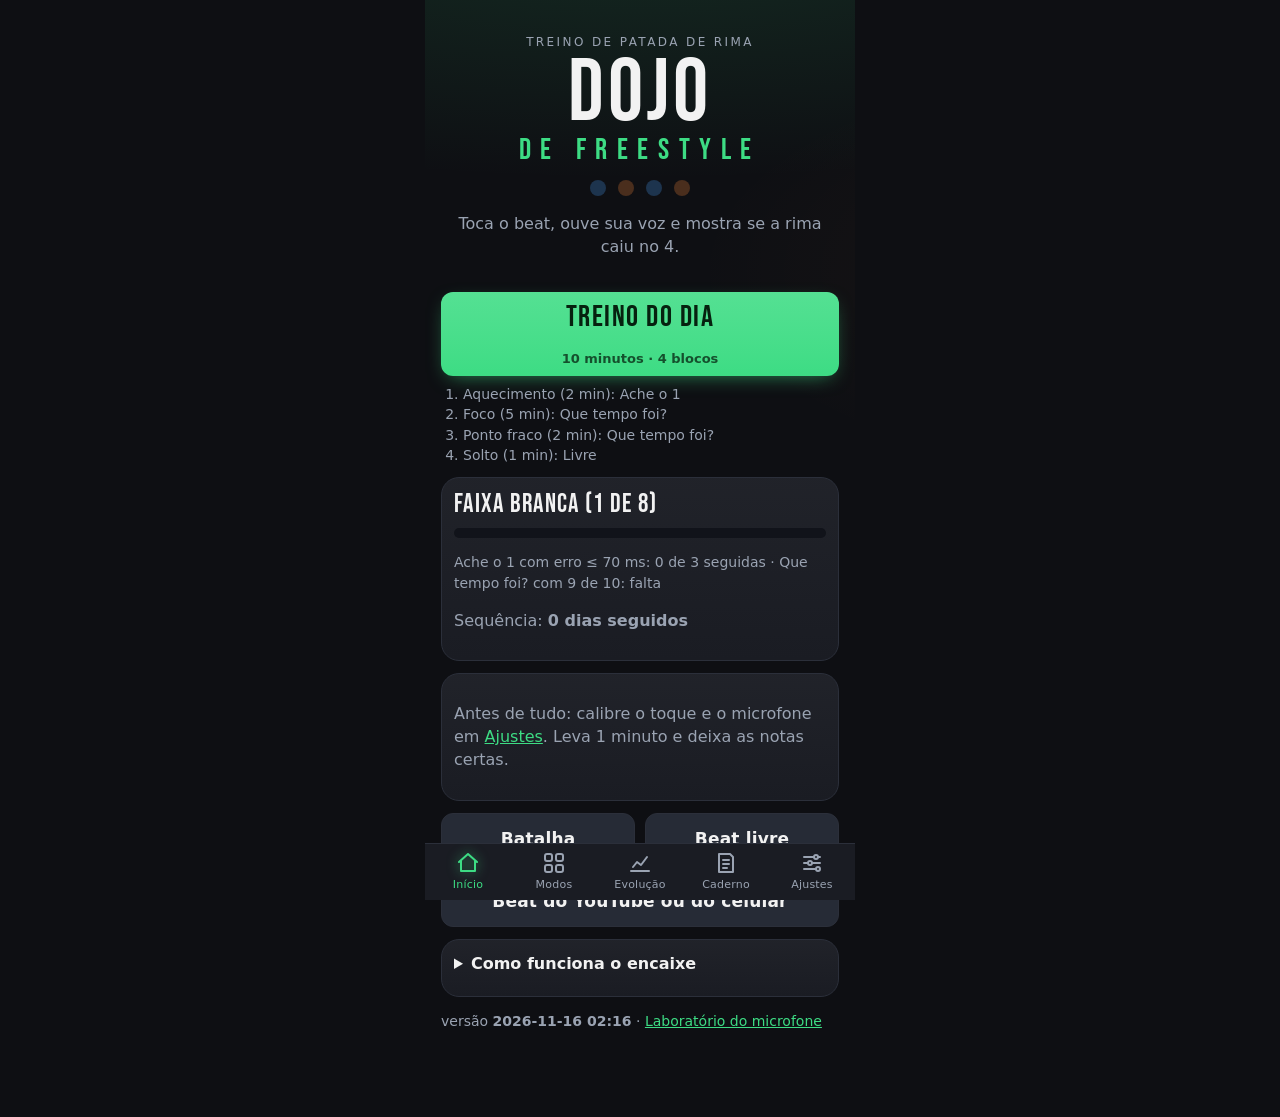
==== commit 15a90e31: "versao 1.1: beat de fora (microfone, arquivo, dedo), eco em 3 medicoes, visual novo" ====
--- a/index.html
+++ b/index.html
@@ -8,13 +8,14 @@
   <link rel="icon" href="data:,">
   <title>Dojo de Freestyle</title>
   <style>
+@import url("https://fonts.googleapis.com/css2?family=Bebas+Neue&display=swap");
 /* tokens.css — cores, tamanhos e componentes-base do Dojo. PRONTO: o style.css importa este arquivo
    (@import "tokens.css";) e só usa estas variáveis. Não crie cores novas fora daqui. Ver docs/VISUAL.md. */
 :root {
   --fundo:#0e0f13; --painel:#1a1c23; --painel-2:#11131a; --linha:#2b2f3a;
   --texto:#f2f2f2; --suave:#9aa3b2;
   --bumbo:#4da3ff; --caixa:#ff8a3d; --voz:#3ddc84; --erro:#ff4d5e; --aviso:#ffd23d;
-  --raio:14px; --raio-botao:12px; --toque:52px; --espaco:16px;
+  --raio:18px; --f-display:"Bebas Neue", Impact, "Oswald", "Arial Narrow", system-ui, sans-serif; --raio-botao:12px; --toque:52px; --espaco:16px;
   --f-tempo:700 48px system-ui; --f-titulo:700 21px system-ui; --f-contador:600 20px system-ui; --f-texto:16px/1.45 system-ui; --f-mono:13px/1.6 ui-monospace,Menlo,monospace;
 }
 * { box-sizing:border-box; }
@@ -98,7 +99,7 @@
 .palavra.acesa { border-color: var(--voz); background: var(--voz); color: #06210f; }
 .botoes-4 { display: grid; grid-template-columns: repeat(4, 1fr); gap: 8px; margin: 10px 0; }
 .botoes-4 .botao { min-height: 72px; font-size: 26px; }
-.botao.toque { min-height: 120px; font-size: 22px; margin-top: 10px; touch-action: manipulation; user-select: none; }
+.botao.toque { min-height: 96px; font-size: 22px; margin-top: 10px; touch-action: manipulation; user-select: none; }
 .barra-metrica.fina { height: 6px; margin: 8px 0; }
 .bpm-linha { display: grid; grid-template-columns: 1fr 1fr 2.4fr 1fr 1fr; gap: 6px; align-items: center; margin: 10px 0; }
 .bpm-linha .botao { min-height: var(--toque); font-size: 15px; padding: 0; }
@@ -120,6 +121,74 @@
 .c-caixa { color: var(--caixa); } .c-bumbo { color: var(--bumbo); } .c-aviso { color: var(--aviso); }
 
 .nav { max-width: 430px; margin-inline: auto; left: 0; right: 0; }
+
+/* ===================== camada visual (v1.1) ===================== */
+html { background: var(--fundo); }
+body {
+  background:
+    radial-gradient(120% 50% at 50% -10%, color-mix(in srgb, var(--voz) 14%, transparent), transparent 60%),
+    radial-gradient(80% 40% at 110% 30%, color-mix(in srgb, var(--caixa) 8%, transparent), transparent 70%),
+    var(--fundo);
+  background-attachment: fixed;
+}
+h1 { font: 400 34px/1 var(--f-display); letter-spacing: .03em; margin: 8px 0 12px; }
+h2 { font: 400 22px/1.1 var(--f-display); letter-spacing: .04em; color: var(--texto); }
+.painel { border-radius: var(--raio); background: linear-gradient(180deg, color-mix(in srgb, var(--painel) 100%, white 3%), var(--painel)); }
+
+/* botões */
+.botao { transition: transform .08s ease, filter .15s ease; letter-spacing: .01em; }
+.botao:active { transform: scale(.97); }
+.botao:not(.sec) { background: linear-gradient(180deg, color-mix(in srgb, var(--voz) 88%, white), var(--voz)); box-shadow: 0 6px 20px -8px color-mix(in srgb, var(--voz) 70%, transparent); }
+.botao.sec { border: 1px solid var(--linha); }
+.botao.grande { font: 400 30px/1 var(--f-display); letter-spacing: .05em; min-height: 84px; display: grid; place-items: center; }
+.botao.grande small { font: 600 13px system-ui; letter-spacing: 0; opacity: .75; }
+
+/* início */
+.hero { text-align: center; padding: 18px 0 6px; }
+.hero-sobre { margin: 0; text-transform: uppercase; letter-spacing: .2em; font-size: 12px; }
+.logo { font: 400 88px/0.85 var(--f-display); letter-spacing: .04em; margin: 6px 0 0; color: var(--texto); }
+.logo span { display: block; font-size: 30px; letter-spacing: .32em; color: var(--voz); margin-top: 6px; }
+.hero-tempos { display: flex; justify-content: center; gap: 12px; margin: 16px 0 6px; }
+.hero-tempos i { width: 16px; height: 16px; border-radius: 50%; background: var(--bumbo); opacity: .25; animation: pulso 2.6s infinite; }
+.hero-tempos i.caixa { background: var(--caixa); }
+.hero-tempos i:nth-child(2) { animation-delay: .65s; } .hero-tempos i:nth-child(3) { animation-delay: 1.3s; } .hero-tempos i:nth-child(4) { animation-delay: 1.95s; }
+@keyframes pulso { 0%, 20% { opacity: 1; transform: scale(1.35); } 30%, 100% { opacity: .25; transform: scale(1); } }
+.faixa-titulo { font: 400 26px/1 var(--f-display); letter-spacing: .05em; margin: 2px 0 10px; color: var(--texto); }
+.cartao-faixa .barra-metrica { height: 10px; }
+
+/* modos */
+.botao.modo-item { border-left: 4px solid var(--linha); padding: 12px 14px; min-height: 64px; font-size: 18px; }
+.modo-item small { margin-top: 4px; }
+.modo-item.grupo-ouvido { border-left-color: var(--bumbo); }
+.modo-item.grupo-voz { border-left-color: var(--voz); }
+.modo-item.grupo-livre { border-left-color: var(--caixa); }
+
+/* treino */
+.barra-treino h1 { font-size: 28px; margin: 0; }
+.bpm { font: 400 28px/1 var(--f-display); letter-spacing: .04em; color: var(--aviso); }
+.contador { font: 400 26px/1 var(--f-display); letter-spacing: .06em; color: var(--suave); }
+.tempos > i { font: 400 40px/1 var(--f-display); transition: transform .06s ease-out, box-shadow .12s ease-out; }
+.tempos > i.aceso { transform: scale(1.08); box-shadow: 0 0 26px color-mix(in srgb, var(--bumbo) 65%, transparent); }
+.tempos > i.caixa.aceso { box-shadow: 0 0 26px color-mix(in srgb, var(--caixa) 65%, transparent); }
+.rotulo-vez { font: 400 60px/1 var(--f-display); letter-spacing: .06em; }
+.rotulo-vez.fala { text-shadow: 0 0 24px color-mix(in srgb, var(--voz) 45%, transparent); }
+.lienzo { border-radius: 12px; }
+.status-beat { font: 400 30px/1 var(--f-display); letter-spacing: .04em; text-align: center; color: var(--aviso); margin: 4px 0 8px; }
+.palavra { font: 400 24px/1 var(--f-display); letter-spacing: .05em; padding: 0 18px; }
+.palavra.acesa { box-shadow: 0 0 18px color-mix(in srgb, var(--voz) 55%, transparent); }
+
+/* resultado */
+.nota-grande { font: 400 96px/0.9 var(--f-display); color: var(--texto); }
+.titulo-nota small { font: 400 28px var(--f-display); color: var(--suave); letter-spacing: .04em; }
+.estrelas { font-size: 36px; }
+.frase { border-left: 3px solid var(--aviso); padding-left: 12px; }
+
+/* barra de navegação com ícones */
+.nav > a { gap: 2px; font-size: 11px; letter-spacing: .02em; align-content: center; }
+.nav svg { width: 24px; height: 24px; fill: none; stroke: currentColor; stroke-width: 2; stroke-linecap: round; stroke-linejoin: round; }
+.nav > a.ativo svg { filter: drop-shadow(0 0 6px color-mix(in srgb, var(--voz) 70%, transparent)); }
+
+@media (prefers-reduced-motion: reduce) { .hero-tempos i { animation: none; opacity: .8; } .tempos > i.aceso { transform: none; } }
 
 </style>
 </head>
@@ -139,12 +208,16 @@
   <main>
 
     <section id="inicio" aria-labelledby="t-inicio">
-      <h1 id="t-inicio">Dojo de Freestyle</h1>
-      <p>Toca o beat, ouve sua voz e mostra se a rima caiu no 4.</p>
-      <button class="botao grande" id="inicio-dia" type="button">Treino do dia · 10 min</button>
+      <header class="hero">
+        <p class="hero-sobre suave">treino de patada de rima</p>
+        <h1 id="t-inicio" class="logo">DOJO<span>DE FREESTYLE</span></h1>
+        <div class="hero-tempos" aria-hidden="true"><i></i><i class="caixa"></i><i></i><i class="caixa"></i></div>
+        <p class="suave">Toca o beat, ouve sua voz e mostra se a rima caiu no 4.</p>
+      </header>
+      <button class="botao grande" id="inicio-dia" type="button">TREINO DO DIA<small>10 minutos · 4 blocos</small></button>
       <ol class="blocos suave" id="inicio-blocos"></ol>
-      <div class="painel">
-        <p><b id="inicio-faixa">Faixa Branca</b></p>
+      <div class="painel cartao-faixa">
+        <p class="faixa-titulo" id="inicio-faixa">Faixa Branca</p>
         <div class="barra-metrica"><i id="inicio-progresso" style="width:0%"></i></div>
         <p class="suave pequeno" id="inicio-criterio"></p>
         <p>Sequência: <b id="inicio-seq">0 dias</b></p>
@@ -156,6 +229,7 @@
         <button class="botao sec" id="inicio-batalha" type="button">Batalha</button>
         <button class="botao sec" id="inicio-livre" type="button">Beat livre</button>
       </div>
+      <button class="botao sec" id="inicio-fora" type="button">Beat do YouTube ou do celular</button>
       <details class="painel ajuda">
         <summary>Como funciona o encaixe</summary>
         <p>Um compasso tem 4 tempos: <b>1 2 3 4</b>. A caixa (laranja) toca no 2 e no 4.</p>
@@ -164,7 +238,7 @@
         <p>A 80 BPM um compasso dura 3,0 s; a 90 BPM, 2,67 s; a 100 BPM, 2,4 s. Trap: use a metade do BPM escrito.</p>
         <p>Modos de voz: use <b>fone de ouvido com fio</b>. No PC, a barra de espaço também vale como toque.</p>
       </details>
-      <p class="suave pequeno">versão <b id="versao">2026-11-16 01:51</b> · <a href="#laboratorio">Laboratório do microfone</a></p>
+      <p class="suave pequeno">versão <b id="versao">2026-11-16 02:16</b> · <a href="#laboratorio">Laboratório do microfone</a></p>
     </section>
 
     <section id="modos" hidden aria-labelledby="t-modos">
@@ -370,15 +444,15 @@
   </main>
 
   <nav class="nav" aria-label="Principal">
-    <a href="#inicio">Início</a>
-    <a href="#modos">Modos</a>
-    <a href="#evolucao">Evolução</a>
-    <a href="#caderno">Caderno</a>
-    <a href="#ajustes">Ajustes</a>
+    <a href="#inicio"><svg viewBox="0 0 24 24" aria-hidden="true"><path d="M3 11l9-8 9 8"/><path d="M5 10v10h14V10"/></svg>Início</a>
+    <a href="#modos"><svg viewBox="0 0 24 24" aria-hidden="true"><rect x="3" y="3" width="7" height="7" rx="2"/><rect x="14" y="3" width="7" height="7" rx="2"/><rect x="3" y="14" width="7" height="7" rx="2"/><rect x="14" y="14" width="7" height="7" rx="2"/></svg>Modos</a>
+    <a href="#evolucao"><svg viewBox="0 0 24 24" aria-hidden="true"><path d="M3 20h18"/><path d="M5 16l4-5 4 3 6-8"/></svg>Evolução</a>
+    <a href="#caderno"><svg viewBox="0 0 24 24" aria-hidden="true"><path d="M5 3h11l3 3v15H5z"/><path d="M9 9h6M9 13h6M9 17h4"/></svg>Caderno</a>
+    <a href="#ajustes"><svg viewBox="0 0 24 24" aria-hidden="true"><path d="M4 6h10M18 6h2M4 12h4M12 12h8M4 18h12"/><circle cx="16" cy="6" r="2"/><circle cx="10" cy="12" r="2"/><circle cx="18" cy="18" r="2"/></svg>Ajustes</a>
   </nav>
 
   <script>
-window.__DOJO_WORKLET_SRC__ = "(function () {\n'use strict';\nconst __f = {\n\"mic/onset-worklet.js\": function (__r) {\n// onset-worklet.js — AudioWorkletProcessor que roda o detector na thread de áudio.\n// Carregar com: await ctx.audioWorklet.addModule('js/mic/onset-worklet.js')\n//\n// IMPORTANTE: o nó precisa estar ligado até o destination (passando por um GainNode com\n// gain 0), senão alguns navegadores deixam de chamar process(). Ver captura.js.\nconst { DetectorOnset } = __r(\"mic/onset-core.js\");\n\nclass DetectorOnsetProcessor extends AudioWorkletProcessor {\n  constructor(opcoes) {\n    super();\n    this.det = new DetectorOnset({ ...(opcoes.processorOptions ?? {}), sampleRate }); // `sampleRate` é global do worklet\n    this.contador = 0;\n    this.port.onmessage = (e) => { if (e.data?.tipo === 'configurar') this.det.configurar(e.data.valores); };\n  }\n\n  process(entradas) {\n    const x = entradas[0]?.[0];\n    if (!x) return true;\n    const r = this.det.processar(x, currentTime); // `currentTime` = relógio do AudioContext, o mesmo do beat\n    if (r.onset) this.port.postMessage({ tipo: 'onset', tempo: r.onset.tempo, forca: r.onset.forca });\n    if (++this.contador % 8 === 0) this.port.postMessage({ tipo: 'nivel', valor: r.nivel });\n    return true;\n  }\n}\n\nregisterProcessor('detector-onset', DetectorOnsetProcessor);\n\nreturn {  };\n},\n\"mic/onset-core.js\": function (__r) {\n// onset-core.js — detector de início de sílaba. PURO: processa blocos de amostras (Float32Array)\n// e diz quando começou uma sílaba. Roda dentro do AudioWorklet (onset-worklet.js) e no Node (testes).\n//\n// Ideia: uma sílaba nova é uma SUBIDA rápida de volume (em dB), não um volume alto. Comparar com\n// uma média lenta (versão v1 do plano) perdia 58% das sílabas na fala rápida; medir a subida\n// numa janela de 30 ms acerta ≥ 98% na fala normal, sem falsos positivos (testes/onset.test.mjs).\nconst { CONFIG } = __r(\"config.js\");\n\nclass DetectorOnset {\n  // opc: qualquer campo de CONFIG.onset, mais sampleRate (padrão 48000) e blocoAmostras (padrão 128)\n  constructor(opc = {}) {\n    this.sampleRate = opc.sampleRate ?? 48000;\n    this.bloco = opc.blocoAmostras ?? 128;\n    this.configurar({ ...CONFIG.onset, ...opc });\n    this.reiniciar();\n  }\n\n  configurar(c) {\n    for (const k of ['piso', 'alphaRapido', 'janelaS', 'subidaDb', 'quedaDb', 'refratarioS']) if (c[k] !== undefined) this[k] = c[k];\n    const m = Math.max(2, Math.round((this.janelaS * this.sampleRate) / this.bloco));\n    if (m !== this.M) { this.M = m; this.hist = new Array(m).fill(-120); this.k = 0; }\n  }\n\n  reiniciar() {\n    this.rapido = 0;\n    this.M = undefined; this.configurar({});\n    this.ultimo = -Infinity; this.armado = true; this.pico = -120;\n  }\n\n  // amostras: Float32Array de 1 bloco. tempo: instante (segundos) do INÍCIO do bloco.\n  // Devolve { onset: {tempo, forca} | null, nivel: volume suavizado }.\n  processar(amostras, tempo) {\n    let soma = 0;\n    for (let i = 0; i < amostras.length; i++) soma += amostras[i] * amostras[i];\n    const rms = Math.sqrt(soma / amostras.length);\n    this.rapido += (rms - this.rapido) * this.alphaRapido;\n    const db = 20 * Math.log10(this.rapido + 1e-6);\n    this.hist[this.k++ % this.M] = db;\n    let base = Infinity;\n    for (let i = 0; i < this.M; i++) if (this.hist[i] < base) base = this.hist[i];\n\n    let onset = null;\n    if (this.armado) {\n      if (this.rapido > this.piso && db - base >= this.subidaDb && tempo - this.ultimo > this.refratarioS) {\n        onset = { tempo, forca: this.rapido };\n        this.ultimo = tempo; this.armado = false; this.pico = db;\n      }\n    } else {\n      if (db > this.pico) this.pico = db;\n      if (db < this.pico - this.quedaDb) this.armado = true; // o volume já caiu: pronto para a próxima sílaba\n    }\n    return { onset, nivel: this.rapido };\n  }\n}\n\n// Piso de volume a partir do ruído de fundo medido em ~1 s de silêncio (média do `nivel`).\nfunction pisoParaRuido(rmsRuido) {\n  const { ruidoFator, pisoMin, pisoMax } = CONFIG.onset;\n  return Math.min(pisoMax, Math.max(pisoMin, rmsRuido * ruidoFator));\n}\n\nreturn { get DetectorOnset() { return DetectorOnset; }, get pisoParaRuido() { return pisoParaRuido; } };\n},\n\"config.js\": function (__r) {\n// config.js — TODOS os números ajustáveis do app ficam aqui. Nenhum outro arquivo\n// deve ter limiar, peso ou tempo \"solto\" no código. Para ajustar o app depois de\n// testar com voz real, só se muda este arquivo.\n\nconst CONFIG = {\n  PASSOS: 16, // passos por compasso (semicolcheias). Passos 0, 4, 8 e 12 = tempos 1, 2, 3 e 4.\n\n  agendador: {\n    intervaloMs: 25,   // de quanto em quanto tempo o relógio acorda\n    antecedenciaS: 0.12, // quanto à frente ele agenda os sons\n    inicioFolgaS: 0.15,  // folga entre apertar \"começar\" e o primeiro passo\n  },\n\n  // Detector de início de sílaba (mic/onset-core.js). Valores validados só com fala\n  // sintética: AJUSTAR com voz real na tela Laboratório.\n  onset: {\n    piso: 0.015,       // volume mínimo (RMS 0..1). A calibração troca por 3x o ruído de fundo.\n    pisoMin: 0.008,\n    pisoMax: 0.05,\n    ruidoFator: 3,\n    alphaRapido: 0.35, // suavização do envelope rápido (por bloco de 128 amostras)\n    janelaS: 0.03,     // janela para medir a subida\n    subidaDb: 5,       // subida mínima em dB dentro da janela para contar uma sílaba\n    quedaDb: 3,        // queda em dB desde o pico para \"rearmar\" o detector\n    refratarioS: 0.09, // tempo mínimo entre duas sílabas (limita a ~11 sílabas por segundo)\n  },\n\n  pontuacao: {\n    pesos: { fecho: 0.35, grade: 0.40, densidade: 0.10, respiro: 0.15 }, // calibrados por simulação (testes/pontuacao.test.mjs): aleatório fica < 50, bom > 85\n    fecho: {\n      ultimas: 2,        // sem saber a palavra, só os 2 últimos sons podem ser \"a rima\" (oxítona ou paroxítona, ~95% das palavras)\n      cravouPassos: 0.5, // até 0,5 passo do tempo 4 = 100 pontos\n      pertoPassos: 1.0,  // até 1 passo = ptsPerto\n      ptsPerto: 60,\n    },\n    grade: {\n      oitavas:       { tol: 0.4,  acaso: 0.4 }, // cai perto de um passo par; 40% é o que o acaso daria\n      semicolcheias: { tol: 0.25, acaso: 0.5 }, // cai perto de qualquer passo; 50% é o acaso\n      otimo: 0.85,       // fração de acertos que vale 100 pontos\n    },\n    densidade: { faixaIdeal: [5, 10], faixaAvancada: [6, 12], penalidadePorSilaba: 15 },\n    respiro: { gapCheio: 1.5, gapZero: 0.5 }, // passos livres no fim do compasso\n    estrelas: [85, 65, 40], // 3, 2 e 1 estrela\n    toque: { acertoMs: 70, quaseMs: 130 },\n  },\n\n  feedback: {\n    foraTempoFecho: 0.5,  // fração de compassos com fecho 0 que dispara a dica de rima\n    ultimoTarde: 14.5,    // último som depois disso = rima tarde\n    ultimoCedo: 11.5,     // último som antes disso = rima cedo\n    viesMs: 60,           // adiantado/atrasado médio acima disso gera dica\n    viesCalibracaoMs: 120, // 3 rodadas seguidas acima disso = recalibrar\n    respiroBaixo: 50,\n    notaBoa: 85,\n  },\n\n  treino: {\n    bpmInicial: 80, bpmMin: 66, bpmMax: 110, passoBpm: 4,\n    notaSobe: 85, notaDesce: 50,\n    aquecimentoMenosBpm: 8, // aquecimento do treino do dia: 8 BPM abaixo\n    blocosMin: [2, 5, 2, 1], // aquecimento, foco, ponto fraco, solto (minutos)\n  },\n\n  // Microfone (mic/captura.js e mic/calibracao.js, seção 4 da spec)\n  microfone: {\n    silencioPisoS: 1.0,     // silêncio medido para achar o piso\n    ruidoAlto: 0.02,        // acima disso: \"ambiente barulhento\"\n    eco: { cliques: 8, intervaloS: 0.9, janelaAntesS: 0.02, janelaDepoisS: 0.5, minOuvidos: 4, desvioMaxMs: 25 },\n    bluetoothMs: 250,       // micMs acima disso: aviso de fone Bluetooth\n  },\n\n  // Regras dos modos de voz (seção 7.2)\n  modosVoz: {\n    pegaFala: 2, pegaCiclos: 4,          // modo 6: fala 2, escuta 2, 4 ciclos\n    rimaNo4Compassos: 8,                 // modo 5\n    alvoCiclos: 2, alvoDicaPontos: 20,   // modo 7\n    quatroCiclos: 2,                     // modo 8\n    notaNaoRimou: 39,                    // modo 7: nota máxima quando a rima não passou\n    corVerde: 0.25, corAmarela: 0.5,     // cor do traço da voz: distância ao pulso (passos)\n  },\n};\n\nreturn { get CONFIG() { return CONFIG; } };\n}\n};\nconst __c = {};\nfunction __r(id) { if (!(id in __c)) { if (!__f[id]) throw new Error('módulo não encontrado: ' + id); __c[id] = __f[id](__r); } return __c[id]; }\n__r(\"mic/onset-worklet.js\");\n})();\n";
+window.__DOJO_WORKLET_SRC__ = "(function () {\n'use strict';\nconst __f = {\n\"mic/worklets.js\": function (__r) {\n// worklets.js — carrega os dois processadores de uma vez (um addModule só):\n// o detector de sílabas e o gravador de amostras.\n__r(\"mic/onset-worklet.js\");\n__r(\"mic/pcm-worklet.js\");\n\nreturn {  };\n},\n\"mic/onset-worklet.js\": function (__r) {\n// onset-worklet.js — AudioWorkletProcessor que roda o detector na thread de áudio.\n// Carregar com: await ctx.audioWorklet.addModule('js/mic/onset-worklet.js')\n//\n// IMPORTANTE: o nó precisa estar ligado até o destination (passando por um GainNode com\n// gain 0), senão alguns navegadores deixam de chamar process(). Ver captura.js.\nconst { DetectorOnset } = __r(\"mic/onset-core.js\");\n\nclass DetectorOnsetProcessor extends AudioWorkletProcessor {\n  constructor(opcoes) {\n    super();\n    this.det = new DetectorOnset({ ...(opcoes.processorOptions ?? {}), sampleRate }); // `sampleRate` é global do worklet\n    this.contador = 0;\n    this.port.onmessage = (e) => { if (e.data?.tipo === 'configurar') this.det.configurar(e.data.valores); };\n  }\n\n  process(entradas) {\n    const x = entradas[0]?.[0];\n    if (!x) return true;\n    const r = this.det.processar(x, currentTime); // `currentTime` = relógio do AudioContext, o mesmo do beat\n    if (r.onset) this.port.postMessage({ tipo: 'onset', tempo: r.onset.tempo, forca: r.onset.forca });\n    if (++this.contador % 8 === 0) this.port.postMessage({ tipo: 'nivel', valor: r.nivel });\n    return true;\n  }\n}\n\nregisterProcessor('detector-onset', DetectorOnsetProcessor);\n\nreturn {  };\n},\n\"mic/pcm-worklet.js\": function (__r) {\n// pcm-worklet.js — grava as amostras do microfone com o instante exato (relógio do AudioContext).\n// Manda pedaços de 1024 amostras: { tipo:'pcm', tempo (início do pedaço), amostras }.\n// Só grava enquanto estiver ligado ({ tipo:'gravar', ligado:true }).\nclass GravadorPcm extends AudioWorkletProcessor {\n  constructor() {\n    super();\n    this.ligado = false;\n    this.buf = new Float32Array(1024);\n    this.n = 0;\n    this.t0 = 0;\n    this.port.onmessage = (e) => { if (e.data?.tipo === 'gravar') { this.ligado = e.data.ligado; this.n = 0; } };\n  }\n\n  process(entradas) {\n    const x = entradas[0]?.[0];\n    if (!x || !this.ligado) return true;\n    for (let i = 0; i < x.length; i++) {\n      if (this.n === 0) this.t0 = currentTime + i / sampleRate;\n      this.buf[this.n++] = x[i];\n      if (this.n === this.buf.length) {\n        this.port.postMessage({ tipo: 'pcm', tempo: this.t0, amostras: this.buf.slice() });\n        this.n = 0;\n      }\n    }\n    return true;\n  }\n}\n\nregisterProcessor('gravador-pcm', GravadorPcm);\n\nreturn {  };\n},\n\"mic/onset-core.js\": function (__r) {\n// onset-core.js — detector de início de sílaba. PURO: processa blocos de amostras (Float32Array)\n// e diz quando começou uma sílaba. Roda dentro do AudioWorklet (onset-worklet.js) e no Node (testes).\n//\n// Ideia: uma sílaba nova é uma SUBIDA rápida de volume (em dB), não um volume alto. Comparar com\n// uma média lenta (versão v1 do plano) perdia 58% das sílabas na fala rápida; medir a subida\n// numa janela de 30 ms acerta ≥ 98% na fala normal, sem falsos positivos (testes/onset.test.mjs).\nconst { CONFIG } = __r(\"config.js\");\n\nclass DetectorOnset {\n  // opc: qualquer campo de CONFIG.onset, mais sampleRate (padrão 48000) e blocoAmostras (padrão 128)\n  constructor(opc = {}) {\n    this.sampleRate = opc.sampleRate ?? 48000;\n    this.bloco = opc.blocoAmostras ?? 128;\n    this.configurar({ ...CONFIG.onset, ...opc });\n    this.reiniciar();\n  }\n\n  configurar(c) {\n    for (const k of ['piso', 'alphaRapido', 'janelaS', 'subidaDb', 'quedaDb', 'refratarioS']) if (c[k] !== undefined) this[k] = c[k];\n    const m = Math.max(2, Math.round((this.janelaS * this.sampleRate) / this.bloco));\n    if (m !== this.M) { this.M = m; this.hist = new Array(m).fill(-120); this.k = 0; }\n  }\n\n  reiniciar() {\n    this.rapido = 0;\n    this.M = undefined; this.configurar({});\n    this.ultimo = -Infinity; this.armado = true; this.pico = -120;\n  }\n\n  // amostras: Float32Array de 1 bloco. tempo: instante (segundos) do INÍCIO do bloco.\n  // Devolve { onset: {tempo, forca} | null, nivel: volume suavizado }.\n  processar(amostras, tempo) {\n    let soma = 0;\n    for (let i = 0; i < amostras.length; i++) soma += amostras[i] * amostras[i];\n    const rms = Math.sqrt(soma / amostras.length);\n    this.rapido += (rms - this.rapido) * this.alphaRapido;\n    const db = 20 * Math.log10(this.rapido + 1e-6);\n    this.hist[this.k++ % this.M] = db;\n    let base = Infinity;\n    for (let i = 0; i < this.M; i++) if (this.hist[i] < base) base = this.hist[i];\n\n    let onset = null;\n    if (this.armado) {\n      if (this.rapido > this.piso && db - base >= this.subidaDb && tempo - this.ultimo > this.refratarioS) {\n        onset = { tempo, forca: this.rapido };\n        this.ultimo = tempo; this.armado = false; this.pico = db;\n      }\n    } else {\n      if (db > this.pico) this.pico = db;\n      if (db < this.pico - this.quedaDb) this.armado = true; // o volume já caiu: pronto para a próxima sílaba\n    }\n    return { onset, nivel: this.rapido };\n  }\n}\n\n// Piso de volume a partir do ruído de fundo medido em ~1 s de silêncio (média do `nivel`).\nfunction pisoParaRuido(rmsRuido) {\n  const { ruidoFator, pisoMin, pisoMax } = CONFIG.onset;\n  return Math.min(pisoMax, Math.max(pisoMin, rmsRuido * ruidoFator));\n}\n\nreturn { get DetectorOnset() { return DetectorOnset; }, get pisoParaRuido() { return pisoParaRuido; } };\n},\n\"config.js\": function (__r) {\n// config.js — TODOS os números ajustáveis do app ficam aqui. Nenhum outro arquivo\n// deve ter limiar, peso ou tempo \"solto\" no código. Para ajustar o app depois de\n// testar com voz real, só se muda este arquivo.\n\nconst CONFIG = {\n  PASSOS: 16, // passos por compasso (semicolcheias). Passos 0, 4, 8 e 12 = tempos 1, 2, 3 e 4.\n\n  agendador: {\n    intervaloMs: 25,   // de quanto em quanto tempo o relógio acorda\n    antecedenciaS: 0.12, // quanto à frente ele agenda os sons\n    inicioFolgaS: 0.15,  // folga entre apertar \"começar\" e o primeiro passo\n  },\n\n  // Detector de início de sílaba (mic/onset-core.js). Valores validados só com fala\n  // sintética: AJUSTAR com voz real na tela Laboratório.\n  onset: {\n    piso: 0.015,       // volume mínimo (RMS 0..1). A calibração troca por 3x o ruído de fundo.\n    pisoMin: 0.008,\n    pisoMax: 0.05,\n    ruidoFator: 3,\n    alphaRapido: 0.35, // suavização do envelope rápido (por bloco de 128 amostras)\n    janelaS: 0.03,     // janela para medir a subida\n    subidaDb: 5,       // subida mínima em dB dentro da janela para contar uma sílaba\n    quedaDb: 3,        // queda em dB desde o pico para \"rearmar\" o detector\n    refratarioS: 0.09, // tempo mínimo entre duas sílabas (limita a ~11 sílabas por segundo)\n  },\n\n  pontuacao: {\n    pesos: { fecho: 0.35, grade: 0.40, densidade: 0.10, respiro: 0.15 }, // calibrados por simulação (testes/pontuacao.test.mjs): aleatório fica < 50, bom > 85\n    fecho: {\n      ultimas: 2,        // sem saber a palavra, só os 2 últimos sons podem ser \"a rima\" (oxítona ou paroxítona, ~95% das palavras)\n      cravouPassos: 0.5, // até 0,5 passo do tempo 4 = 100 pontos\n      pertoPassos: 1.0,  // até 1 passo = ptsPerto\n      ptsPerto: 60,\n    },\n    grade: {\n      oitavas:       { tol: 0.4,  acaso: 0.4 }, // cai perto de um passo par; 40% é o que o acaso daria\n      semicolcheias: { tol: 0.25, acaso: 0.5 }, // cai perto de qualquer passo; 50% é o acaso\n      otimo: 0.85,       // fração de acertos que vale 100 pontos\n    },\n    densidade: { faixaIdeal: [5, 10], faixaAvancada: [6, 12], penalidadePorSilaba: 15 },\n    respiro: { gapCheio: 1.5, gapZero: 0.5 }, // passos livres no fim do compasso\n    estrelas: [85, 65, 40], // 3, 2 e 1 estrela\n    toque: { acertoMs: 70, quaseMs: 130 },\n  },\n\n  feedback: {\n    foraTempoFecho: 0.5,  // fração de compassos com fecho 0 que dispara a dica de rima\n    ultimoTarde: 14.5,    // último som depois disso = rima tarde\n    ultimoCedo: 11.5,     // último som antes disso = rima cedo\n    viesMs: 60,           // adiantado/atrasado médio acima disso gera dica\n    viesCalibracaoMs: 120, // 3 rodadas seguidas acima disso = recalibrar\n    respiroBaixo: 50,\n    notaBoa: 85,\n  },\n\n  treino: {\n    bpmInicial: 80, bpmMin: 66, bpmMax: 110, passoBpm: 4,\n    notaSobe: 85, notaDesce: 50,\n    aquecimentoMenosBpm: 8, // aquecimento do treino do dia: 8 BPM abaixo\n    blocosMin: [2, 5, 2, 1], // aquecimento, foco, ponto fraco, solto (minutos)\n  },\n\n  // Microfone (mic/captura.js e mic/calibracao.js, seção 4 da spec)\n  microfone: {\n    silencioPisoS: 1.0,     // silêncio medido para achar o piso\n    ruidoAlto: 0.02,        // acima disso: \"ambiente barulhento\"\n    eco: { cliques: 10, intervaloS: 0.9, janelaAntesS: 0.02, janelaDepoisS: 0.5, minOuvidos: 4, desvioMaxMs: 25 },\n    bluetoothMs: 250,       // micMs acima disso: aviso de fone Bluetooth\n  },\n\n  // Regras dos modos de voz (seção 7.2)\n  modosVoz: {\n    pegaFala: 2, pegaCiclos: 4,          // modo 6: fala 2, escuta 2, 4 ciclos\n    rimaNo4Compassos: 8,                 // modo 5\n    alvoCiclos: 2, alvoDicaPontos: 20,   // modo 7\n    quatroCiclos: 2,                     // modo 8\n    notaNaoRimou: 39,                    // modo 7: nota máxima quando a rima não passou\n    corVerde: 0.25, corAmarela: 0.5,     // cor do traço da voz: distância ao pulso (passos)\n  },\n};\n\nreturn { get CONFIG() { return CONFIG; } };\n}\n};\nconst __c = {};\nfunction __r(id) { if (!(id in __c)) { if (!__f[id]) throw new Error('módulo não encontrado: ' + id); __c[id] = __f[id](__r); } return __c[id]; }\n__r(\"mic/worklets.js\");\n})();\n";
 </script>
 <script>
 (function () {
@@ -624,14 +698,30 @@
   return { s, cap };
 }
 
+// Eco 3 vezes seguidas; usa a medição do meio (uma medição sozinha pode variar ~50 ms no Android).
+async function ecoTresVezes(ctx, cap) {
+  const medidas = [];
+  let ultimo = null;
+  for (let i = 1; i <= 3; i++) {
+    msgMic(`Medição ${i} de 3: silêncio, sem fone, volume alto, celular parado…`);
+    ultimo = await calibrarEco(ctx, cap);
+    if (ultimo.ok) medidas.push(ultimo.micMs);
+  }
+  if (medidas.length < 2) return ultimo.ok ? { ...ultimo, ok: false, motivo: 'só uma medição valeu: repita' } : ultimo;
+  const ord = [...medidas].sort((a, b) => a - b);
+  const micMs = ord[Math.floor((ord.length - 1) / 2)];
+  const espalhado = ord[ord.length - 1] - ord[0];
+  return { ok: true, micMs, desvioMs: Math.round(espalhado / 2), ouvidos: `${medidas.length} de 3 medições: ${medidas.join(', ')} ms` };
+}
+
 // Roda uma calibração de microfone (eco ou voz) com mensagens e grava o resultado.
 async function calibrarMic(metodo) {
   const botoes = [$('aj-eco'), $('aj-calvoz')];
   botoes.forEach((b) => { b.disabled = true; });
   try {
     const { s, cap } = await ligarMic();
-    msgMic(metodo === 'eco' ? 'Tocando 8 estalos. Silêncio, sem fone, volume alto, celular parado…' : 'Fale "pá" em cima de cada clique (12 cliques).');
-    const r = metodo === 'eco' ? await calibrarEco(s.ctx, cap) : await calibrarVoz(s.ctx, s.bateria, cap);
+    if (metodo !== 'eco') msgMic('Fale "pá" em cima de cada clique (12 cliques).');
+    const r = metodo === 'eco' ? await ecoTresVezes(s.ctx, cap) : await calibrarVoz(s.ctx, s.bateria, cap);
     s.bateria.definirVolumeClique(estado().ajustes.volClique);
     if (r.ok) {
       alterarEstado((d) => { d.calibracao = { ...d.calibracao, micMs: r.micMs, metodo, data: hoje() }; });
@@ -726,7 +816,7 @@
 const bpmAtual = () => bpmLocal ?? opcoes.bpm ?? bpmDoModo(estado(), modoId);
 
 function avisar(t) { const e = $('tr-pausado'); e.hidden = !t; e.textContent = t || ''; }
-function mostrarBpm() { $('tr-bpm').textContent = `${c?.bpm ?? bpmAtual()} BPM`; }
+function mostrarBpm() { $('tr-bpm').textContent = `${+(c?.bpm ?? bpmAtual()).toFixed(1)} BPM`; }
 
 function garantir() {
   const s = garantirSessao();
@@ -795,8 +885,8 @@
   const ctx = criarContexto(s, m, captura);
   c = ctx;
   visual.iniciar(m, ctx);
-  m.iniciar(ctx);
-  s.motor.iniciar(ctx.bpm);
+  if (m.iniciar(ctx) === false) { visual.parar(); rec?.parar(); return; } // o modo recusou (falta preparar algo)
+  s.motor.iniciar(ctx.bpm, ctx.inicioRelogio);
   rodando = true;
   $('tr-iniciar').textContent = 'Parar';
   mostrarBpm();
@@ -918,9 +1008,9 @@
 const { el } = __r("ui/dom.js");
 
 const GRUPOS = [
-  ['Ouvido (toque na tela, sem microfone)', ['ache-o-1', 'que-tempo', 'preveja-mudanca', 'beat-fantasma']],
-  ['Voz (microfone + fone de ouvido)', ['rima-no-4', 'pega-o-beat', 'palavra-alvo', 'quatro-palavras']],
-  ['Livre e com amigos', ['batalha', 'livre', 'metronomo']],
+  ['Ouvido · toque na tela', 'ouvido', ['ache-o-1', 'que-tempo', 'preveja-mudanca', 'beat-fantasma']],
+  ['Voz · microfone e fone', 'voz', ['rima-no-4', 'pega-o-beat', 'palavra-alvo', 'quatro-palavras']],
+  ['Livre e com amigos', 'livre', ['beat-fora', 'batalha', 'livre', 'metronomo']],
 ];
 
 function iniciarModosUi(abrir) {
@@ -928,12 +1018,12 @@
   function desenhar() {
     const d = estado();
     const porId = Object.fromEntries(LISTA.map((m) => [m.id, m]));
-    lista.replaceChildren(...GRUPOS.flatMap(([titulo, ids]) => [
+    lista.replaceChildren(...GRUPOS.flatMap(([titulo, grupo, ids]) => [
       el('h2', { textContent: titulo }),
       ...ids.map((id) => {
         const m = porId[id], info = infoModo(d, id);
-        const sub = m.semNota ? DESCRICAO[id] : `${DESCRICAO[id]} · ${d.ajustes.bpmTravado ?? info.bpm} BPM · melhor ${info.melhorNota}`;
-        const b = el('button', { type: 'button', className: 'botao sec modo-item', textContent: m.nome }, [el('small', { textContent: sub })]);
+        const sub = m.semNota ? DESCRICAO[id] : `${DESCRICAO[id]} · ${d.ajustes.bpmTravado ?? info.bpm} BPM${info.melhorNota ? ` · melhor nota ${info.melhorNota}` : ""}`;
+        const b = el('button', { type: 'button', className: `botao sec modo-item grupo-${grupo}`, textContent: m.nome }, [el('small', { textContent: sub })]);
         b.addEventListener('click', () => abrir(id));
         return b;
       }),
@@ -1060,6 +1150,7 @@
   $('inicio-dia').addEventListener('click', treinoDoDia);
   $('inicio-batalha').addEventListener('click', () => abrir('batalha'));
   $('inicio-livre').addEventListener('click', () => abrir('livre'));
+  $('inicio-fora').addEventListener('click', () => abrir('beat-fora'));
   aoEntrar('inicio', desenhar);
   desenhar();
 }
@@ -1293,7 +1384,7 @@
   microfone: {
     silencioPisoS: 1.0,     // silêncio medido para achar o piso
     ruidoAlto: 0.02,        // acima disso: "ambiente barulhento"
-    eco: { cliques: 8, intervaloS: 0.9, janelaAntesS: 0.02, janelaDepoisS: 0.5, minOuvidos: 4, desvioMaxMs: 25 },
+    eco: { cliques: 10, intervaloS: 0.9, janelaAntesS: 0.02, janelaDepoisS: 0.5, minOuvidos: 4, desvioMaxMs: 25 },
     bluetoothMs: 250,       // micMs acima disso: aviso de fone Bluetooth
   },
 
@@ -1844,8 +1935,9 @@
 const { modo: batalha } = __r("treino/modos/batalha.js");
 const { modo: livre } = __r("treino/modos/livre.js");
 const { modo: metronomo } = __r("treino/modos/metronomo.js");
-
-const LISTA = [acheO1, queTempo, preveja, beatFantasma, rimaNo4, pegaOBeat, palavraAlvo, quatroPalavras, batalha, livre, metronomo];
+const { modo: beatFora } = __r("treino/modos/beat-fora.js");
+
+const LISTA = [acheO1, queTempo, preveja, beatFantasma, rimaNo4, pegaOBeat, palavraAlvo, quatroPalavras, batalha, livre, beatFora, metronomo];
 const MODOS = Object.fromEntries(LISTA.map((m) => [m.id, m]));
 
 // Descrição curta de cada modo (tela Modos).
@@ -1860,6 +1952,7 @@
   'quatro-palavras': 'Encaixe as palavras da tela no tempo.',
   'batalha': 'Dois jogadores, um celular, caixa de som.',
   'livre': 'Beat rolando, sem nota. Grave e salve rimas.',
+  'beat-fora': 'Beat do YouTube ou do celular: o app acha o BPM e conta junto.',
   'metronomo': 'Só o clique, para conferir o som.',
 };
 
@@ -1959,6 +2052,7 @@
   return {
     // Mostra bumbo e caixa do compasso `beatN` (0 a 31) do beat.
     desenharBeat(beat, beatN) {
+      if (!beat || beat.externo) { topo = []; desenhar(); return; }
       topo = eventosDoCompasso(beat, beatN)
         .filter((e) => e.instrumento === 'bumbo' || e.instrumento === 'caixa')
         .map((e) => ({ passo: e.passo, instrumento: e.instrumento }));
@@ -2181,7 +2275,10 @@
       if (k !== 0) return;
       const beat = s.motor.beatAtual;
       const esconder = m.esconderContador || c.esconderContador;
-      if (beat) {
+      if (beat?.externo) {
+        if (!esconder) visual.contador(`Compasso ${((compasso - 1) % 8) + 1} de 8`);
+        grade.desenharBeat(beat, 0);
+      } else if (beat) {
         const info = secaoDoCompasso(beat, compasso - 1);
         if (!esconder) {
           visual.contador(`Compasso ${info.compassoNaSecao + 1} de ${info.tamanho}`);
@@ -2278,7 +2375,7 @@
   if (!info.semNota) {
     $('res-estrelas').textContent = '★'.repeat(info.estrelas) + '☆'.repeat(3 - info.estrelas);
     $('res-estrelas').setAttribute('aria-label', `${info.estrelas} de 3 estrelas`);
-    $('res-nota').textContent = `Nota ${Math.round(info.nota)} de 100`;
+    $('res-nota').replaceChildren(el('span', { className: 'nota-grande', textContent: String(Math.round(info.nota)) }), el('small', { textContent: ' / 100' }));
   }
   $('res-principal').textContent = textoPrincipal(info);
 
@@ -2591,9 +2688,10 @@
   }
 
   return {
-    iniciar(bpm) {
+    // inicio (opcional): instante do primeiro passo, para alinhar com um beat de fora.
+    iniciar(bpm, inicio) {
       this.parar();
-      linha = criarLinhaDoTempo(ctx.currentTime + inicioFolgaS, bpm);
+      linha = criarLinhaDoTempo(Math.max(inicio ?? 0, ctx.currentTime + inicioFolgaS), bpm);
       proxCompasso = 0; proxPasso = 0; bpmPendente = null;
       timer = setInterval(agendar, intervaloMs);
       agendar();
@@ -2715,6 +2813,7 @@
 
   return {
     saida: compressor,
+    entradaBeat: ganhoBeat, // um beat de arquivo entra aqui (mesmo volume do beat sintetizado)
 
     // instrumento: 'bumbo' | 'caixa' | 'chimbal' | 'baixo' | 'acorde'
     // opc: { volume, nota, aberto, rolo, passoS }
@@ -2780,8 +2879,8 @@
     const beatN = compasso - 1;
 
     if (beat === null || contagem) {
-      if (passo % 4 === 0) bateria.clique(tempo, passo === 0);
-    } else {
+      if (passo % 4 === 0 && !beat?.semContagem) bateria.clique(tempo, passo === 0);
+    } else if (!beat.externo) { // beat externo (arquivo ou caixa de som): o motor só conta
       if (cacheN !== beatN) { cacheEventos = eventosDoCompasso(beat, beatN); cacheN = beatN; }
       const passoS = duracaoPasso(relogio.bpmDoCompasso(compasso));
       for (const e of cacheEventos) {
@@ -2801,9 +2900,9 @@
       relogio.definirSwing(novo?.swing ?? 0);
     },
 
-    iniciar(bpm) {
+    iniciar(bpm, inicio) {
       if (!desligarRelogio) desligarRelogio = relogio.aoPasso(aoAgendar);
-      relogio.iniciar(bpm);
+      relogio.iniciar(bpm, inicio);
     },
 
     parar() {
@@ -2875,7 +2974,7 @@
 function urlDoWorklet() {
   const src = globalThis.__DOJO_WORKLET_SRC__;
   if (src) return URL.createObjectURL(new Blob([src], { type: 'text/javascript' }));
-  return 'js/mic/onset-worklet.js'; // relativo ao index.html da pasta app/
+  return 'js/mic/worklets.js'; // relativo ao index.html da pasta app/
 }
 
 function criarCaptura(ctx) {
@@ -2927,6 +3026,31 @@
 
     aoOnset(fn) { ouvOnset.add(fn); return () => ouvOnset.delete(fn); },
     aoNivel(fn) { ouvNivel.add(fn); return () => ouvNivel.delete(fn); },
+
+    // Grava `segundos` de áudio do microfone. Devolve { amostras, sampleRate, inicio } (inicio no relógio do áudio).
+    async gravar(segundos) {
+      if (!fonte) throw new Error('microfone desligado');
+      const rec = new AudioWorkletNode(ctx, 'gravador-pcm', { numberOfInputs: 1, numberOfOutputs: 1, outputChannelCount: [1] });
+      const zero = ctx.createGain(); zero.gain.value = 0;
+      fonte.connect(rec); rec.connect(zero); zero.connect(ctx.destination);
+      const pedacos = [];
+      const total = Math.round(segundos * ctx.sampleRate);
+      let n = 0;
+      await new Promise((ok) => {
+        rec.port.onmessage = (e) => {
+          pedacos.push(e.data);
+          n += e.data.amostras.length;
+          if (n >= total) ok();
+        };
+        rec.port.postMessage({ tipo: 'gravar', ligado: true });
+      });
+      rec.port.postMessage({ tipo: 'gravar', ligado: false });
+      try { fonte.disconnect(rec); rec.disconnect(); zero.disconnect(); } catch { /* já desligado */ }
+      const amostras = new Float32Array(n);
+      let i = 0;
+      for (const p of pedacos) { amostras.set(p.amostras, i); i += p.amostras.length; }
+      return { amostras, sampleRate: ctx.sampleRate, inicio: pedacos[0].tempo };
+    },
 
     nomeEntrada() { return fluxo?.getAudioTracks()[0]?.label ?? ''; },
 
@@ -3333,6 +3457,7 @@
 "treino/modos/pega-o-beat.js": function (__r) {
 // pega-o-beat.js — modo 6 "Pega o beat" (spec 7.2). Fala 1 frase por compasso: fala 2, escuta 2,
 // 4 ciclos (faixa azul em diante: fala 8, escuta 8, 1 ciclo). Nota completa (6.1).
+// montarFalaEscuta também é usada pelo "Beat de fora" (beat de arquivo).
 const { CONFIG } = __r("config.js");
 const { gerarFeedback } = __r("treino/feedback.js");
 const { compassosDeFala } = __r("treino/analise.js");
@@ -3340,19 +3465,19 @@
 
 const desl = criarDesligar();
 
-function iniciar(c) {
+// Registra a rodada fala/escuta no contexto `c` (o beat já deve estar escolhido no motor).
+function montarFalaEscuta(c, desligar) {
   const k = c.faixa >= 5 ? 8 : CONFIG.modosVoz.pegaFala;
   const ciclos = k === 8 ? 1 : CONFIG.modosVoz.pegaCiclos;
   const fala = compassosDeFala(k, ciclos);
   const total = 2 * k * ciclos;
   const ehFala = (n) => fala.includes(n);
 
-  c.motor.tocarBeat(novoBeat(c));
   c.deveLimparVoz = ehFala;
   c.area.rotulo('PREPARE');
   c.area.texto(`Fale 1 frase por compasso (${faixaSilabas(c.faixa).join(' a ')} sílabas). A palavra da rima cai no 4.`);
 
-  desl.add(c.motor.aoCompasso(({ compasso, tempo }) => {
+  desligar.add(c.motor.aoCompasso(({ compasso, tempo }) => {
     if (compasso === 0) {
       c.ativar();
       c.agendarFim(c.relogio.tempoDoPasso(total + 1, 0), finalizar);
@@ -3375,9 +3500,14 @@
   }
 }
 
+function iniciar(c) {
+  c.motor.tocarBeat(novoBeat(c));
+  montarFalaEscuta(c, desl);
+}
+
 const modo = { id: 'pega-o-beat', nome: 'Pega o beat', precisaMic: true, precisaVoz: false, iniciar, parar: () => desl.tudo() };
 
-return { get modo() { return modo; } };
+return { get montarFalaEscuta() { return montarFalaEscuta; }, get modo() { return modo; } };
 },
 "treino/modos/palavra-alvo.js": function (__r) {
 // palavra-alvo.js — modo 7 "Palavra-alvo" (spec 7.2). A frase termina com a palavra da tela e a
@@ -3715,6 +3845,163 @@
   c.ativar();
 }
 const modo = { id: 'metronomo', nome: 'Metrônomo', precisaMic: false, precisaVoz: false, semNota: true, iniciar, parar() {} };
+
+return { get modo() { return modo; } };
+},
+"treino/modos/beat-fora.js": function (__r) {
+// beat-fora.js — treinar em cima de um beat de verdade (spec, Fase 10). Três fontes:
+//  · microfone: o beat toca na caixa de som (YouTube em outro aparelho, por exemplo); o app ouve
+//    10 s, acha o BPM e o 1, e conta junto. Sem nota (o beat entra no microfone).
+//  · arquivo: um beat salvo no celular; o app toca o arquivo alinhado ao relógio. Com fone, pode
+//    treinar com nota (rodada fala/escuta do Pega o beat).
+//  · dedo: o usuário toca no 1 2 3 4 (duas vezes) e o app segue esse andamento.
+const { analisarBeat, analisarToques, proximoUm } = __r("audio/analise-beat.js");
+const { estado } = __r("dados/estado.js");
+const { garantirSessao } = __r("ui/sessao.js");
+const { obterMic } = __r("ui/mic-ui.js");
+const { el } = __r("ui/dom.js");
+const { montarFalaEscuta } = __r("treino/modos/pega-o-beat.js");
+const { criarDesligar } = __r("treino/modos/voz-comum.js");
+
+const desl = criarDesligar();
+let det = null;      // { fonte: 'mic'|'arquivo'|'dedo', bpm, um, buffer?, confianca }
+let giro = 0;        // tempos a somar quando o 1 detectado está no lugar errado
+let ajusteMs = 0;    // ajuste fino do alinhamento
+let comNota = false;
+let fonteTocando = null;
+
+function mono(buf) {
+  const n = buf.length, x = new Float32Array(n);
+  for (let ch = 0; ch < buf.numberOfChannels; ch++) { const d = buf.getChannelData(ch); for (let i = 0; i < n; i++) x[i] += d[i] / buf.numberOfChannels; }
+  return x;
+}
+
+function preparar(area) {
+  const p = area.painel();
+  const status = el('p', { className: 'status-beat', textContent: det ? '' : 'De onde vem o beat?' });
+  const ajuste = el('p', { className: 'suave pequeno' });
+  const mostrar = () => {
+    if (!det) return;
+    const conf = det.confianca === undefined ? '' : det.confianca > 0.5 ? ' · confiança alta' : det.confianca > 0.2 ? ' · confiança média' : ' · confiança baixa: confira o 1';
+    status.textContent = `${det.bpm.toFixed(1)} BPM${conf}`;
+    ajuste.textContent = `Ajuste: o 1 ${giro ? `girado ${giro} tempo${giro > 1 ? 's' : ''}` : 'como detectado'} · ${ajusteMs > 0 ? '+' : ''}${ajusteMs} ms. Toque em Começar.`;
+    area.texto(det.fonte === 'mic' ? 'Deixe o beat tocando. O app conta junto: 1 2 3 4.' : det.fonte === 'arquivo' ? 'O app toca o seu beat e conta junto.' : 'O app segue o andamento que você marcou.');
+    blocoAjuste.hidden = false;
+    linhaNota.hidden = det.fonte !== 'arquivo';
+  };
+  const botao = (t, fn, cls = 'botao sec') => { const b = el('button', { type: 'button', className: cls, textContent: t }); b.addEventListener('click', fn); return b; };
+
+  const ouvir = botao('Ouvir pelo microfone (beat na caixa de som)', async () => {
+    const s = garantirSessao();
+    try {
+      const cap = await obterMic(s.ctx, (t) => { status.textContent = t; });
+      status.textContent = 'Ouvindo 10 segundos… deixe o beat tocar alto, sem falar.';
+      const g = await cap.gravar(10);
+      const r = analisarBeat(g.amostras, g.sampleRate);
+      if (!r.ok) { status.textContent = `Não deu: ${r.motivo}.`; return; }
+      const micMs = estado().calibracao.micMs || 0;
+      det = { fonte: 'mic', bpm: r.bpm, um: g.inicio + r.primeiroUmS - micMs / 1000, confianca: r.confianca };
+      giro = 0; ajusteMs = 0;
+      mostrar();
+      if (!micMs) ajuste.textContent += ' Calibre o microfone (eco) para alinhar melhor.';
+    } catch (e) { status.textContent = `Não deu: ${e.message}`; }
+  });
+
+  const arquivo = el('input', { type: 'file', accept: 'audio/*', hidden: true });
+  arquivo.addEventListener('change', async () => {
+    const f = arquivo.files[0];
+    if (!f) return;
+    status.textContent = `Analisando ${f.name}…`;
+    try {
+      const s = garantirSessao();
+      const buffer = await s.ctx.decodeAudioData(await f.arrayBuffer());
+      const x = mono(buffer).subarray(0, Math.min(buffer.length, buffer.sampleRate * 40));
+      const r = analisarBeat(x, buffer.sampleRate);
+      if (!r.ok) { status.textContent = `Não deu: ${r.motivo}.`; return; }
+      det = { fonte: 'arquivo', bpm: r.bpm, um: r.primeiroUmS, buffer, confianca: r.confianca, nome: f.name };
+      giro = 0; ajusteMs = 0;
+      mostrar();
+    } catch (e) { status.textContent = `Não consegui abrir esse arquivo (${e.message || 'formato'}). Use mp3, m4a, wav ou ogg.`; }
+    arquivo.value = '';
+  });
+  const abrir = el('label', { className: 'botao sec' }, ['Abrir arquivo de beat do celular', arquivo]);
+
+  let toques = [];
+  const tocar = el('button', { type: 'button', className: 'botao sec toque', textContent: 'Marcar no dedo: toque no 1 2 3 4, duas vezes', hidden: false });
+  tocar.addEventListener('pointerdown', () => {
+    const ctx = garantirSessao().ctx;
+    toques.push(ctx.currentTime - (estado().calibracao.toqueMs || 0) / 1000);
+    if (toques.length > 1 && toques[toques.length - 1] - toques[toques.length - 2] > 2) toques = [toques[toques.length - 1]];
+    tocar.textContent = `${toques.length} de 8`;
+    if (toques.length < 8) return;
+    const r = analisarToques(toques);
+    toques = [];
+    tocar.textContent = 'Marcar de novo';
+    if (!r.ok) { status.textContent = `Não deu: ${r.motivo}.`; return; }
+    det = { fonte: 'dedo', bpm: r.bpm, um: r.primeiroUmS };
+    giro = 0; ajusteMs = 0;
+    mostrar();
+  });
+
+  const blocoAjuste = el('div', { hidden: true }, [
+    el('div', { className: 'botoes-3' }, [
+      botao('O 1 está errado', () => { giro = (giro + 1) % 4; mostrar(); }),
+      botao('−20 ms', () => { ajusteMs -= 20; mostrar(); }),
+      botao('+20 ms', () => { ajusteMs += 20; mostrar(); }),
+    ]),
+    ajuste,
+  ]);
+  const caixaNota = el('input', { type: 'checkbox', checked: comNota });
+  caixaNota.addEventListener('change', () => { comNota = caixaNota.checked; });
+  const linhaNota = el('label', { className: 'linha', hidden: true }, [el('span', { textContent: 'Treinar com nota (use fone de ouvido)' }), caixaNota]);
+
+  p.append(status, ouvir, abrir, tocar, blocoAjuste, linhaNota,
+    el('p', { className: 'suave pequeno', textContent: 'YouTube: toque o beat em outro aparelho ou numa caixa de som e use "Ouvir pelo microfone". O app não consegue puxar o som direto do YouTube.' }));
+  area.rotulo('BEAT DE FORA');
+  if (!det) area.texto('O app descobre o BPM e onde cai o 1.');
+  mostrar();
+}
+
+function iniciar(c) {
+  if (!det) { c.area.aviso('Escolha primeiro de onde vem o beat.'); return false; }
+  c.bpm = det.bpm;
+  const compasso = 240 / det.bpm, tempo = 60 / det.bpm;
+  const desloc = giro * tempo + ajusteMs / 1000;
+  if (det.fonte === 'arquivo') {
+    c.motor.tocarBeat({ externo: true, swing: 0 });
+    let d = det.um + desloc;
+    while (d < 0) d += compasso;
+    const fim = d + Math.max(1, Math.floor((det.buffer.duration - d) / compasso)) * compasso;
+    desl.add(c.motor.aoCompasso(({ compasso: n, tempo: t }) => {
+      if (n !== 1) return;
+      const src = c.ctx.createBufferSource();
+      src.buffer = det.buffer;
+      src.loop = true; src.loopStart = d; src.loopEnd = Math.min(fim, det.buffer.duration);
+      src.connect(c.bateria.entradaBeat);
+      src.start(t, d);
+      fonteTocando = src;
+    }));
+    if (comNota && c.captura) return montarFalaEscuta(c, desl);
+  } else {
+    c.motor.tocarBeat({ externo: true, swing: 0, semContagem: true });
+    c.inicioRelogio = proximoUm(det.um + desloc, compasso, c.ctx.currentTime + 0.2);
+  }
+  c.ativar();
+  c.area.rotulo('LIVRE');
+  c.area.texto(det.fonte === 'arquivo' ? 'Rime em cima do seu beat. A grade mostra o 1 2 3 4.' : 'Contando junto com o beat de fora. Se sair do tempo, pare e ouça de novo.');
+}
+
+function parar() {
+  desl.tudo();
+  try { fonteTocando?.stop(); } catch { /* já parado */ }
+  fonteTocando = null;
+}
+
+const modo = {
+  id: 'beat-fora', nome: 'Beat de fora',
+  get precisaMic() { return det?.fonte === 'arquivo' && comNota; },
+  precisaVoz: false, preparar, iniciar, parar,
+};
 
 return { get modo() { return modo; } };
 },
@@ -4325,6 +4612,153 @@
 }
 
 return { get COMPASSOS_POR_VEZ() { return COMPASSOS_POR_VEZ; }, get vezDoCompasso() { return vezDoCompasso; }, get totalCompassos() { return totalCompassos; }, get marcar() { return marcar; } };
+},
+"audio/analise-beat.js": function (__r) {
+// analise-beat.js — descobre o BPM, onde caem os tempos e qual deles é o 1 num trecho de áudio
+// de um beat real (arquivo ou o microfone ouvindo a caixa de som). PURO: recebe amostras mono.
+//
+// Passos: (1) energia em janelas de 10 ms, em 3 faixas (tudo, grave = bumbo, agudo = caixa);
+// (2) "novidade" = só as subidas de energia; (3) autocorrelação acha o período do tempo;
+// (4) ajuste fino do BPM e da fase; (5) o 1 é o tempo com mais bumbo e com caixa no 2 e no 4.
+// O BPM é dobrado/dividido para ficar entre 66 e 132 (BPM sentido: trap 140 vira 70).
+
+const HOP_S = 0.01;
+
+// Filtro passa-baixa de 1 polo (frequência de corte fc).
+function passaBaixa(x, sr, fc) {
+  const a = 1 - Math.exp((-2 * Math.PI * fc) / sr);
+  const y = new Float32Array(x.length);
+  let v = 0;
+  for (let i = 0; i < x.length; i++) { v += a * (x[i] - v); y[i] = v; }
+  return y;
+}
+
+// Energia (log) por janela de HOP_S.
+function envelope(x, hop) {
+  const n = Math.floor(x.length / hop), e = new Float32Array(n);
+  for (let i = 0; i < n; i++) {
+    let s = 0;
+    for (let j = i * hop; j < (i + 1) * hop; j++) s += x[j] * x[j];
+    e[i] = Math.log1p(1000 * (s / hop));
+  }
+  return e;
+}
+
+// Subidas de energia, menos a média local (0,4 s), sem negativos.
+function novidade(e) {
+  const n = e.length, d = new Float32Array(n), out = new Float32Array(n);
+  for (let i = 1; i < n; i++) d[i] = Math.max(0, e[i] - e[i - 1]);
+  const w = 20;
+  let soma = 0;
+  for (let i = 0; i < n; i++) {
+    soma += d[i] - (i - 2 * w - 1 >= 0 ? d[i - 2 * w - 1] : 0);
+    const ini = Math.max(0, i - 2 * w), cont = i - ini + 1;
+    const c = i - w;
+    if (c >= 0) out[c] = Math.max(0, d[c] - soma / cont);
+  }
+  return out;
+}
+
+// Valor de v em posição fracionária (máximo numa vizinhança de ±1 janela: tolera erro de arredondamento).
+function pico(v, p) {
+  const i = Math.round(p);
+  let m = 0;
+  for (let k = i - 1; k <= i + 1; k++) if (k >= 0 && k < v.length && v[k] > m) m = v[k];
+  return m;
+}
+
+// Energia da novidade sobre uma grade de período P (janelas) e fase f.
+function somaGrade(nov, P, f) {
+  let s = 0;
+  for (let p = f; p < nov.length; p += P) s += pico(nov, p);
+  return s;
+}
+
+function dobrarBpm(bpm, min = 66, max = 132) {
+  let b = bpm;
+  while (b >= max) b /= 2;
+  while (b < min) b *= 2;
+  return b;
+}
+
+// x: Float32Array mono. sr: taxa de amostragem. Devolve
+// { bpm, periodoS, primeiroUmS, tempos: [s], confianca (0 a 1), ok }
+function analisarBeat(x, sr) {
+  const hop = Math.round(sr * HOP_S);
+  const grave = passaBaixa(x, sr, 150);
+  const lpAgudo = passaBaixa(x, sr, 2500);
+  const agudo = new Float32Array(x.length);
+  for (let i = 0; i < x.length; i++) agudo[i] = x[i] - lpAgudo[i];
+  const nov = novidade(envelope(x, hop));
+  const novG = novidade(envelope(grave, hop));
+  const novA = novidade(envelope(agudo, hop));
+  const n = nov.length;
+  if (n < 400) return { ok: false, motivo: 'trecho curto demais (precisa de uns 6 segundos)' };
+
+  // (3) autocorrelação para tempos entre 50 e 200 BPM
+  const lagMin = Math.floor(60 / 200 / HOP_S), lagMax = Math.ceil(60 / 50 / HOP_S);
+  const ac = new Float32Array(lagMax + 2);
+  for (let L = lagMin; L <= lagMax + 1; L++) { let s = 0; for (let i = 0; i + L < n; i++) s += nov[i] * nov[i + L]; ac[L] = s / (n - L); }
+  // pontua cada candidato pela soma dos múltiplos (pente) e escolhe o melhor
+  let melhorL = lagMin, melhorS = -1;
+  for (let L = lagMin; L <= lagMax; L++) {
+    const s = ac[L] + 0.5 * (2 * L <= lagMax + 1 ? ac[2 * L] : 0) + 0.25 * ac[Math.round(L / 2)] ;
+    if (s > melhorS) { melhorS = s; melhorL = L; }
+  }
+  const media = ac.slice(lagMin, lagMax).reduce((a, b) => a + b, 0) / (lagMax - lagMin);
+  // (4) BPM sentido e ajuste fino (±3%, passo 0,02 BPM) maximizando a energia na grade
+  let bpm = dobrarBpm(60 / (melhorL * HOP_S));
+  let melhor = { s: -1, bpm, f: 0 };
+  for (let b = bpm * 0.97; b <= bpm * 1.03; b += 0.02) {
+    const P = 60 / b / HOP_S;
+    for (let f = 0; f < P; f += 1) {
+      const s = somaGrade(nov, P, f);
+      if (s > melhor.s) melhor = { s, bpm: b, f };
+    }
+  }
+  bpm = melhor.bpm;
+  const P = 60 / bpm / HOP_S;
+  // fase fina: passo de 0,25 janela em torno da melhor
+  let fase = melhor.f, sMax = -1;
+  for (let f = melhor.f - 1; f <= melhor.f + 1; f += 0.25) { const s = somaGrade(nov, P, f); if (s > sMax) { sMax = s; fase = f; } }
+  if (fase < 0) fase += P;
+
+  // (5) qual dos 4 tempos é o 1: bumbo forte no 1 (e no 3), caixa no 2 e no 4
+  const G = [0, 0, 0, 0], A = [0, 0, 0, 0];
+  let k = 0;
+  for (let p = fase; p < n; p += P, k++) { G[k % 4] += pico(novG, p); A[k % 4] += pico(novA, p); }
+  const tG = G.reduce((a, b) => a + b, 0) || 1, tA = A.reduce((a, b) => a + b, 0) || 1;
+  let r1 = 0, sr1 = -Infinity;
+  for (let r = 0; r < 4; r++) {
+    const s = (G[r] + 0.5 * G[(r + 2) % 4] - 0.5 * (G[(r + 1) % 4] + G[(r + 3) % 4])) / tG
+      + (A[(r + 1) % 4] + A[(r + 3) % 4] - A[r] - A[(r + 2) % 4]) / tA;
+    if (s > sr1) { sr1 = s; r1 = r; }
+  }
+  const tempos = [];
+  for (let p = fase; p < n; p += P) tempos.push(p * HOP_S);
+  const confianca = Math.max(0, Math.min(1, (melhorS / (media || 1e-9) - 1.5) / 4));
+  return { ok: true, bpm: Math.round(bpm * 100) / 100, periodoS: 60 / bpm, primeiroUmS: tempos[r1], tempos, confianca };
+}
+
+// Marcação no dedo: instantes dos toques (s), o primeiro no 1, um por tempo. Reta pelos mínimos quadrados.
+function analisarToques(ts) {
+  if (ts.length < 4) return { ok: false, motivo: 'toque pelo menos 4 vezes' };
+  const n = ts.length, xm = (n - 1) / 2, ym = ts.reduce((a, b) => a + b, 0) / n;
+  let sxy = 0, sxx = 0;
+  ts.forEach((t, i) => { sxy += (i - xm) * (t - ym); sxx += (i - xm) ** 2; });
+  const periodoS = sxy / sxx, a = ym - periodoS * xm;
+  const desvioMs = Math.sqrt(ts.reduce((s, t, i) => s + (t - (a + i * periodoS)) ** 2, 0) / n) * 1000;
+  const bpm = 60 / periodoS;
+  return { ok: bpm > 40 && bpm < 220, bpm: Math.round(bpm * 100) / 100, periodoS, primeiroUmS: a, desvioMs: Math.round(desvioMs), motivo: 'toques irregulares demais' };
+}
+
+// Próximo 1 (instante no relógio) a partir de um 1 conhecido, depois de `depois`.
+function proximoUm(umS, compassoS, depois) {
+  const k = Math.ceil((depois - umS) / compassoS);
+  return umS + Math.max(0, k) * compassoS;
+}
+
+return { get dobrarBpm() { return dobrarBpm; }, get analisarBeat() { return analisarBeat; }, get analisarToques() { return analisarToques; }, get proximoUm() { return proximoUm; } };
 }
 };
 const __c = {};
